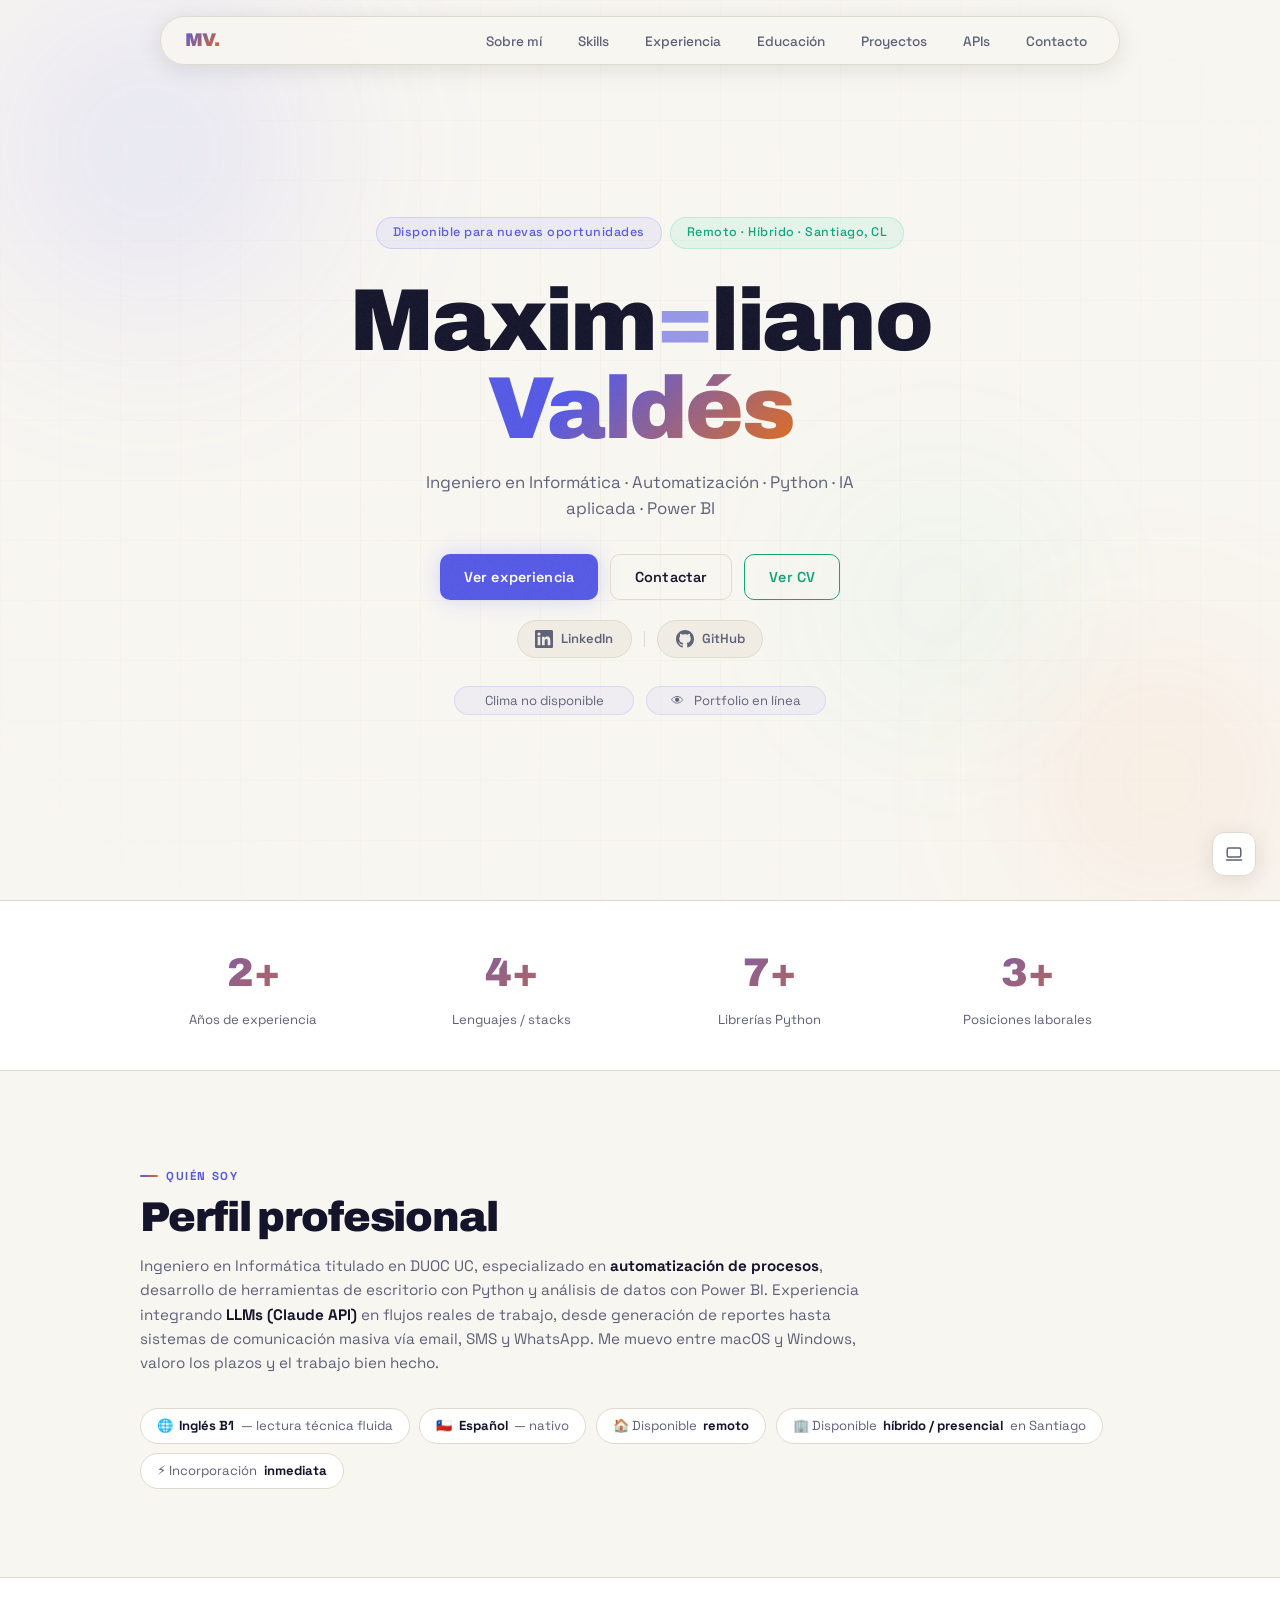
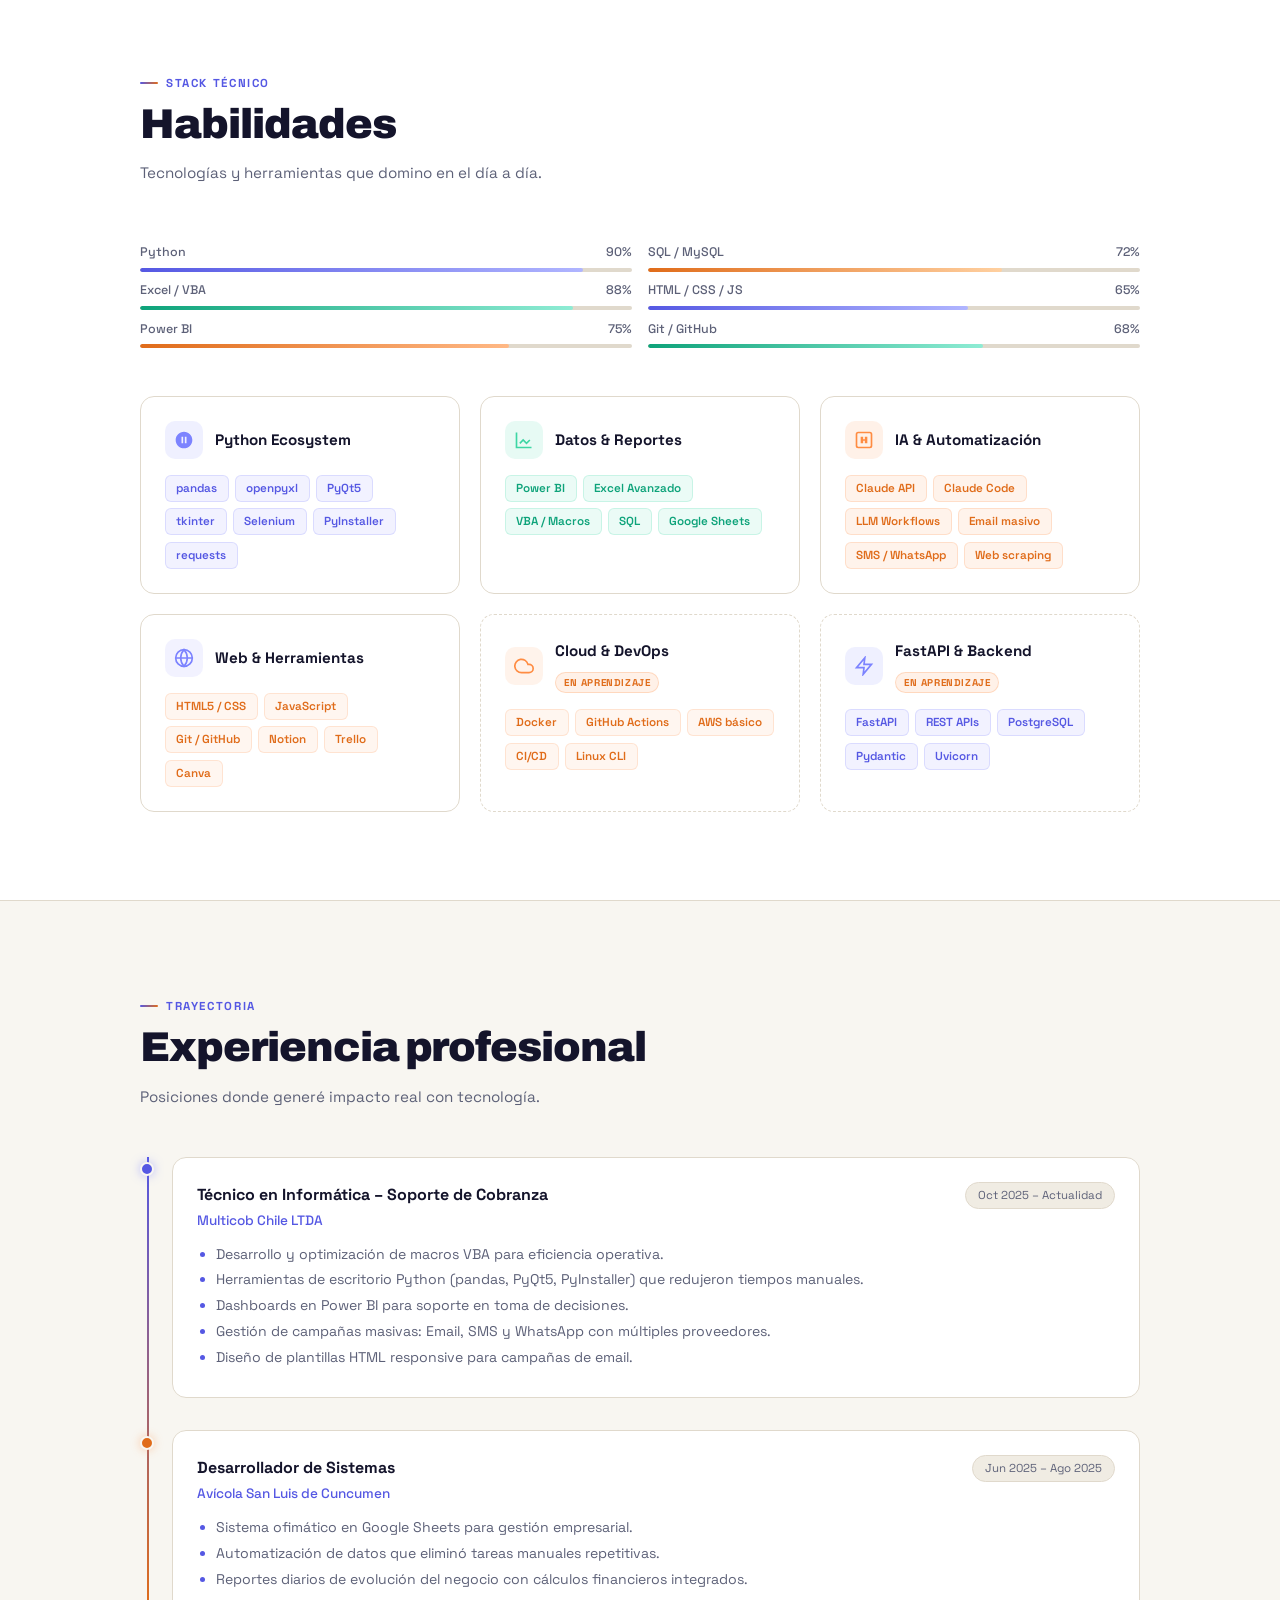
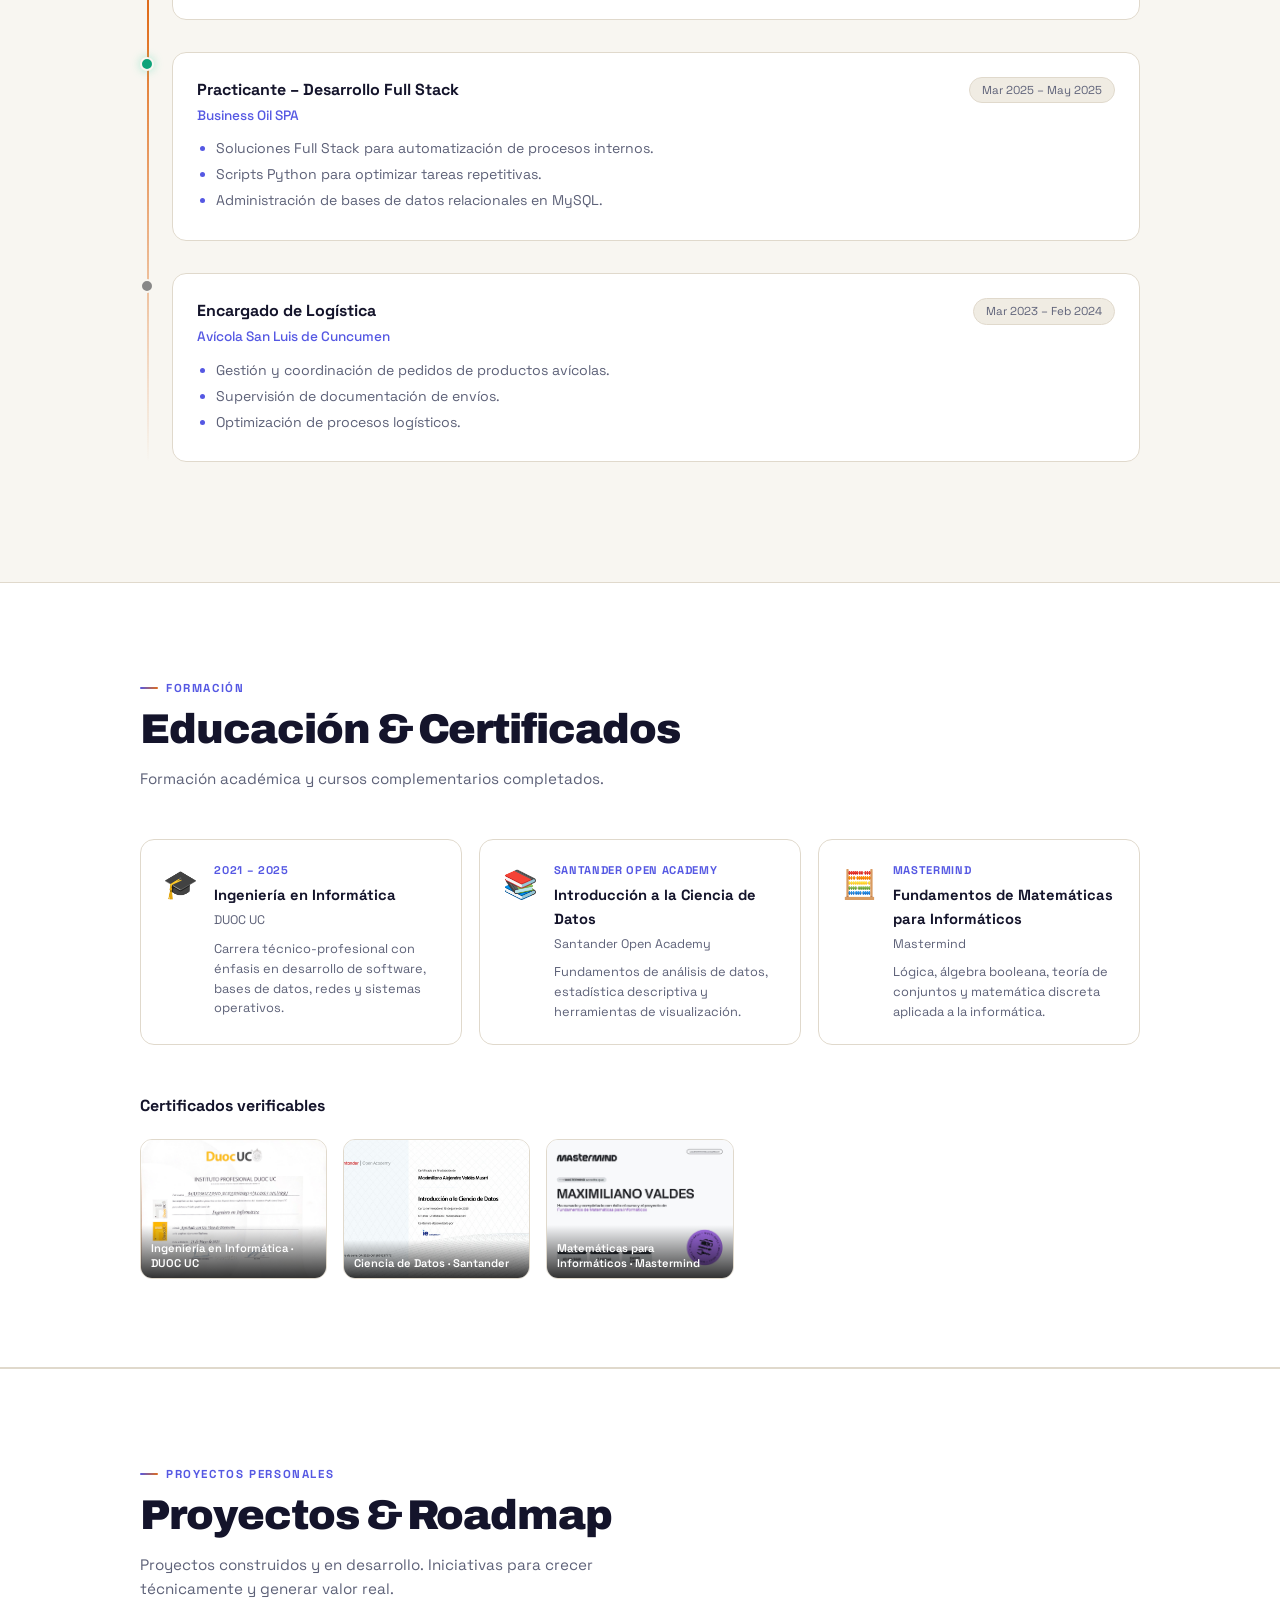
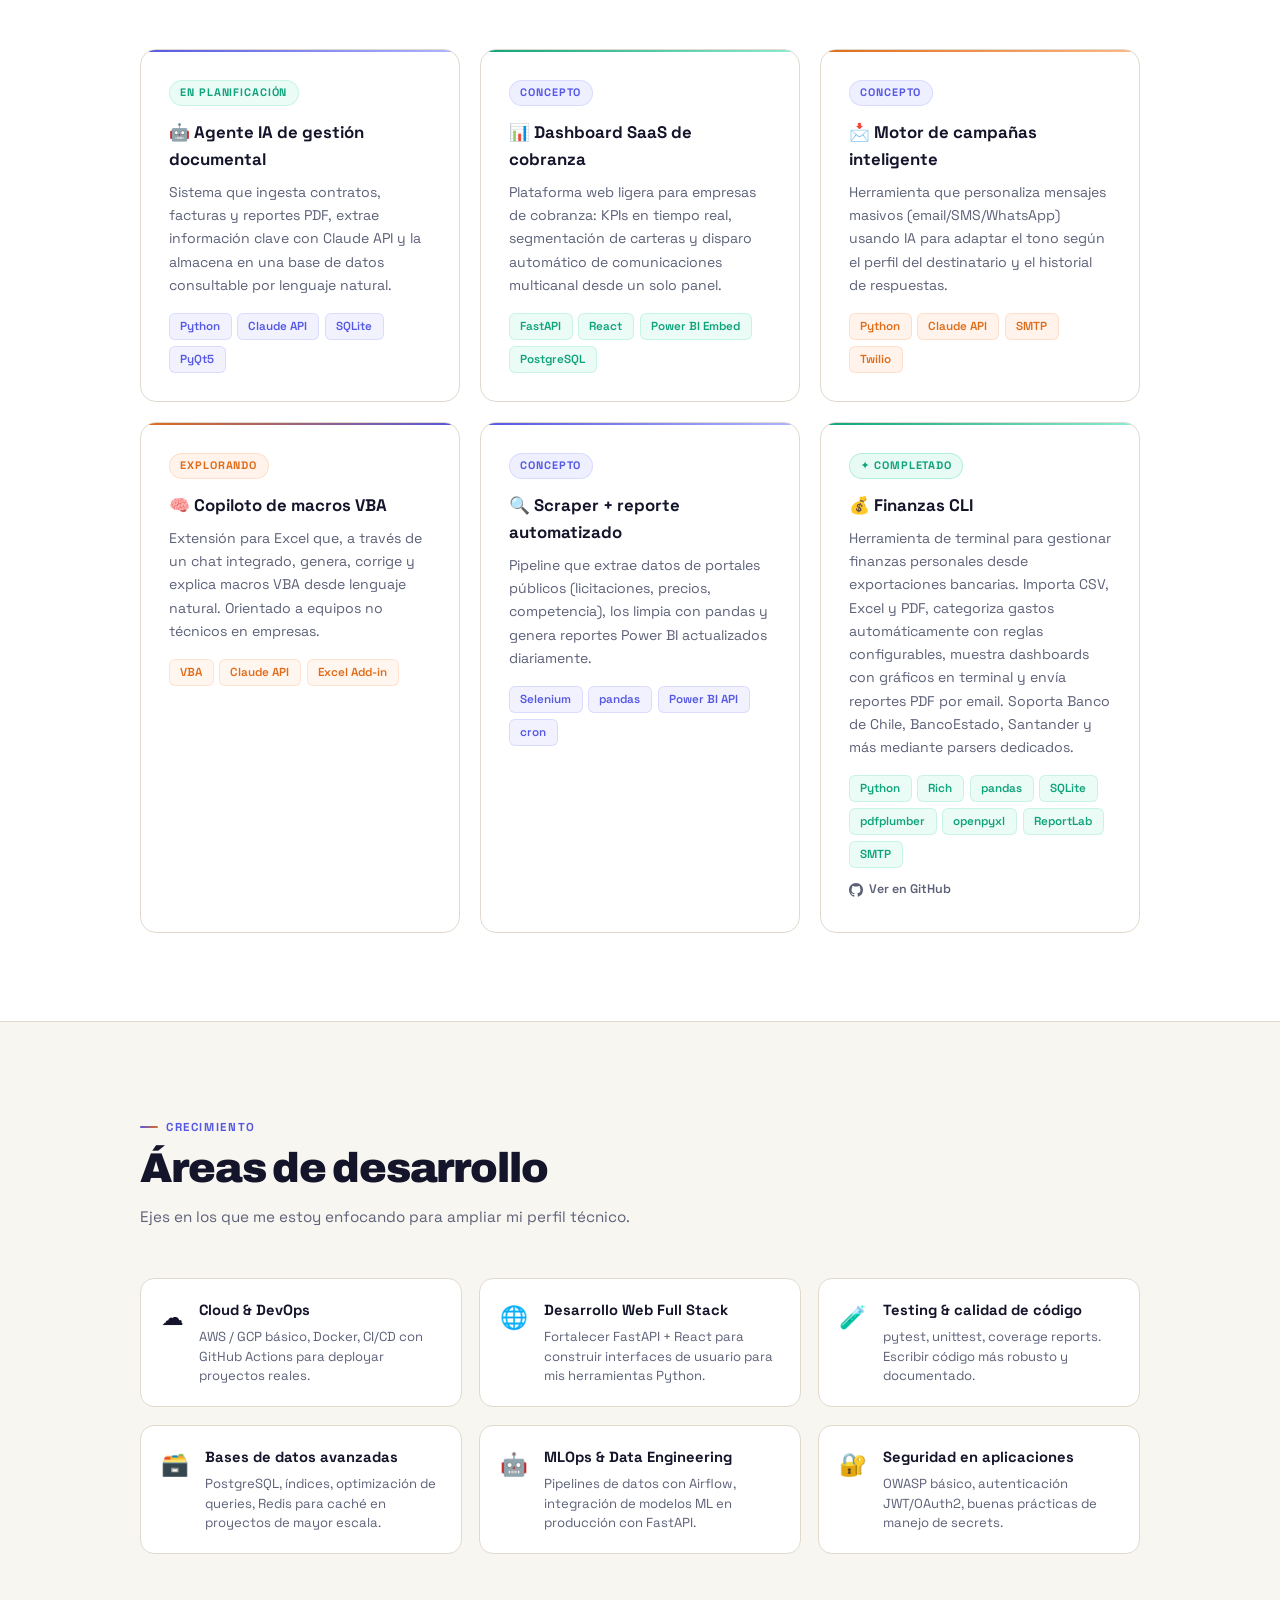
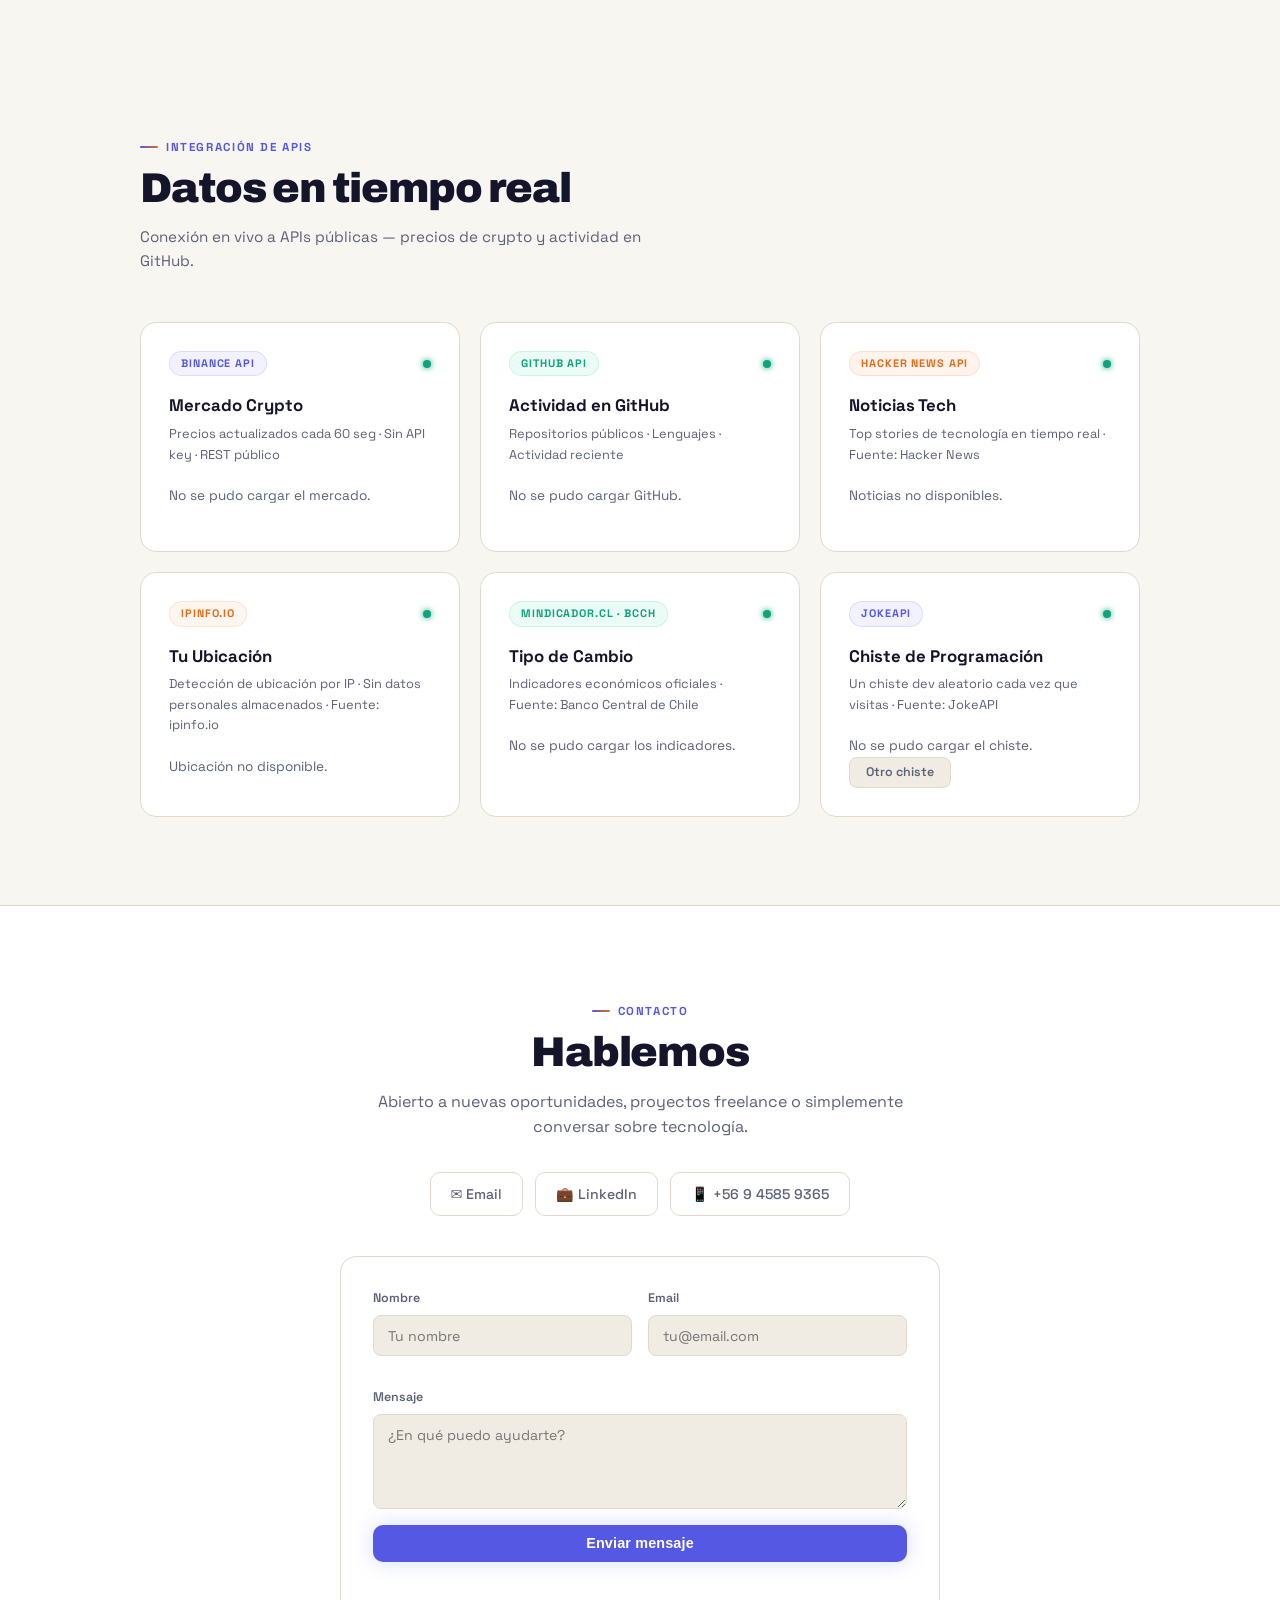
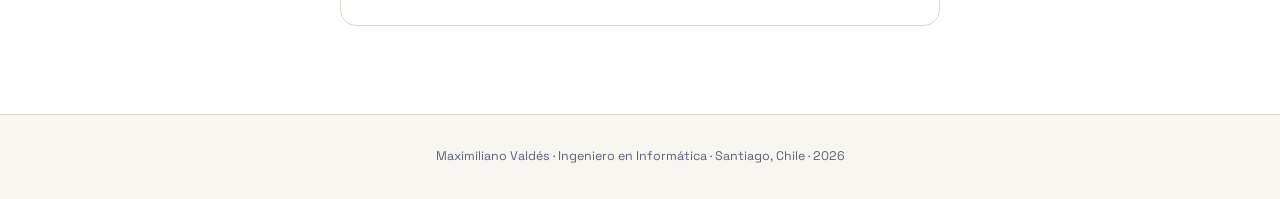
==== index.html @ 4ec54dbf "feat: biblioteca pixel-art con físicas reales (Matter.js) Reemplaza la biblioteca 3D de Three.js por" ====
<!--

  ·:·:·:·:·:·:·:·:·:·:·:·:·:·:·:·:·:·:·:·:·:·:·:·:·:·:·:·:·:·:·:·

        ⠀⠀⠀⠀⠀⠀⠀⠀⠀⠀⠀⠀⠀⠀⠀⠀⠀⠀⠀⠀⢀⡤⠤⢄⠀⠀⠀⠀⠀
        ⡴⠒⢒⠢⢄⡀⠀⠀⠀⠀⠀⠀⠀⠀⠀⠀⠀⠀⢀⡴⠉⠀⠀⠈⢣⠀⠀⠀⠀
        ⣿⠄⠀⠀⠀⠙⠢⣄⡀⠀⢀⣀⠤⡔⠒⠒⠒⠒⠯⠄⠀⠀⠀⠀⢸⠀⠀⠀⠀
        ⣇⠀⠀⠀⠀⠀⠀⠂⠉⠫⠭⠕⠒⠉⠀⠀⠀⠀⠀⠀⠤⢤⣀⣀⢸⡀⠀⠀⠀
        ⠸⡀⠠⠀⠀⠀⠀⠈⠀⢀⣠⠴⠞⠋⠁⣀⡀⢍⣁⣒⣲⣄⡀⠀⠉⠙⣄⠀⠀
        ⠀⠳⡀⠀⠠⠀⠀⠀⣰⠏⠁⠀⠀⢀⣼⣿⣿⣿⣿⣿⣿⣿⣿⣗⠤⠀⠈⣆⠀
        ⠀⠀⠑⣄⣈⠀⠀⣰⡏⠀⠀⠀⣰⣿⣿⣿⣿⣿⣿⣿⣿⣿⣿⣿⣷⡄⠀⠘⡄
        ⠀⠀⠀⢿⢛⣤⣾⡟⠀⠀⢀⣾⣿⣿⣿⣿⣿⣿⣿⣿⣿⣿⣿⣿⣿⣧⠀⠀⢡
        ⠀⠀⠀⠘⣯⣿⣿⣇⠀⠀⠸⣿⣿⣿⣿⣿⣿⣿⣿⣿⣿⣿⣿⣿⣿⣿⠀⠀⡌
        ⠀⠀⠀⠀⠘⣽⣿⡿⠀⠀⠀⠙⠿⢿⢿⣿⣿⣿⣿⣿⣿⣿⣿⢿⠟⠁⠀⢠⠃
        ⠀⠀⠀⠀⠀⡏⠙⠁⠀⠀⠀⠀⠀⠈⠀⠉⠛⠛⠿⠿⠋⠉⠁⠀⠀⠀⣠⠋⠀
        ⠀⠀⠀⠀⡸⠁⠀⠀⠀⠀⠀⠀⠀⠀⠀⠀⠀⠀⠀⠀⠀⠀⠀⠀⠀⡴⠁⠀⠀
        ⠀⠀⠀⣰⠃⠀⠀⠀⠀⠀⠀⠀⠀⠀⠀⠀⠀⠀⠀⠀⠀⠀⠀⠀⠀⣇⠀⠀⠀
        ⠀⠀⠀⡏⠀⠀⠀⠀⠀⠀⠀⠀⠀⠀⠀⠀⠀⠀⠀⠀⠀⠀⠀⠀⠀⢹⠀⠀⠀
        ⠀⠀⠀⠁⠀⠀⠀⠀⠀⠀⠀⠀⠀⠀⠀⠀⠀⠀⠀⠀⠀⠀⠀⠀⠀⠸⡄⠀⠀
        ⠀⠀⢰⠀⠀⠀⠀⠀⠀⠀⠀⠀⠀⠀⠀⠀⠀⠀⠀⠀⠀⠀⠀⠀⠀⠀⠀⠀⠀

        — Maximiliano Valdés · github.com/maxvaldes33

  ·:·:·:·:·:·:·:·:·:·:·:·:·:·:·:·:·:·:·:·:·:·:·:·:·:·:·:·:·:·:·:·

-->
<!DOCTYPE html>
<html lang="es">
<head>
  <meta charset="UTF-8" />
  <meta name="viewport" content="width=device-width, initial-scale=1.0" />
  <title>Maximiliano Valdés — Ingeniero en Informática</title>

  <!-- Favicon SVG -->
  <link rel="icon" href="data:image/svg+xml,<svg xmlns='http://www.w3.org/2000/svg' viewBox='0 0 100 100'><rect width='100' height='100' rx='20' fill='%237c83ff'/><text x='50' y='68' font-family='system-ui,sans-serif' font-size='44' font-weight='800' fill='white' text-anchor='middle'>MV</text></svg>" />

  <!-- Open Graph / LinkedIn preview -->
  <meta property="og:type"        content="website" />
  <meta property="og:title"       content="Maximiliano Valdés — Ingeniero en Informática" />
  <meta property="og:description" content="Portfolio profesional · Python · Automatización · IA aplicada · Power BI · Santiago, Chile" />
  <meta property="og:locale"      content="es_CL" />
  <meta name="description"        content="Portfolio profesional de Maximiliano Valdés, Ingeniero en Informática especializado en Python, automatización, IA y análisis de datos." />
  <meta name="author"             content="Maximiliano Valdés" />
  <meta name="theme-color"        content="#7c83ff" />

  <!-- Fonts: Archivo + Space Grotesk -->
  <link rel="preconnect" href="https://fonts.googleapis.com" />
  <link rel="preconnect" href="https://fonts.gstatic.com" crossorigin />
  <link href="https://fonts.googleapis.com/css2?family=Archivo:wght@400;700;800;900&family=Space+Grotesk:wght@300;400;500;600;700&display=swap" rel="stylesheet" />
  <link rel="stylesheet" href="styles.css" />
  <link rel="stylesheet" href="interactive.css" />
  <link rel="stylesheet" href="hobbies.css" />
  <script>
    // ── Tema sin flash (antes del render) ──
    (function() {
      var mode = localStorage.getItem('themeMode') || 'system';
      var prefersDark = window.matchMedia('(prefers-color-scheme: dark)').matches;
      var isDark = mode === 'system' ? prefersDark : mode === 'dark';
      if (!isDark) document.documentElement.classList.add('light');
    })();

    // ── Scroll restore ──
    if ('scrollRestoration' in history) history.scrollRestoration = 'manual';
    if (window.location.hash) history.replaceState(null, '', window.location.pathname);
    window.scrollTo({ top: 0, left: 0, behavior: 'instant' });
    window.addEventListener('pageshow', function() {
      if (window.location.hash) history.replaceState(null, '', window.location.pathname);
      window.scrollTo({ top: 0, left: 0, behavior: 'instant' });
    });
  </script>
</head>
<body>

<!-- NOISE CANVAS -->
<canvas id="noise-canvas" aria-hidden="true"></canvas>

<!-- SCROLL PROGRESS -->
<div id="scroll-progress"></div>

<!-- BACK TO TOP -->
<button id="back-to-top" aria-label="Volver al inicio" onclick="window.scrollTo({top:0,behavior:'smooth'})">↑</button>


<!-- THEME SWITCHER — fixed bottom-right -->
<div id="theme-switcher" aria-label="Cambiar tema">
  <button id="theme-current" aria-label="Tema actual" aria-expanded="false">
    <!-- ícono activo inyectado por JS -->
  </button>
  <div id="theme-options" role="group">
    <button class="theme-btn" data-theme="system" aria-label="Seguir dispositivo" id="theme-btn-system"><!-- JS --></button>
    <button class="theme-btn" data-theme="dark"   aria-label="Modo oscuro">
      <svg viewBox="0 0 24 24" fill="none" stroke="currentColor" stroke-width="2" stroke-linecap="round" stroke-linejoin="round"><path d="M21 12.79A9 9 0 1 1 11.21 3 7 7 0 0 0 21 12.79z"/></svg>
    </button>
    <button class="theme-btn" data-theme="light"  aria-label="Modo claro">
      <svg viewBox="0 0 24 24" fill="none" stroke="currentColor" stroke-width="2" stroke-linecap="round" stroke-linejoin="round"><circle cx="12" cy="12" r="5"/><line x1="12" y1="1" x2="12" y2="3"/><line x1="12" y1="21" x2="12" y2="23"/><line x1="4.22" y1="4.22" x2="5.64" y2="5.64"/><line x1="18.36" y1="18.36" x2="19.78" y2="19.78"/><line x1="1" y1="12" x2="3" y2="12"/><line x1="21" y1="12" x2="23" y2="12"/><line x1="4.22" y1="19.78" x2="5.64" y2="18.36"/><line x1="18.36" y1="5.64" x2="19.78" y2="4.22"/></svg>
    </button>
  </div>
</div>

<!-- NAV -->
<nav>
  <span class="nav-logo">MV.</span>
  <ul class="nav-links" id="nav-links">
    <li><a href="#sobre-mi" class="nav-link-item">Sobre mí</a></li>
    <li><a href="#habilidades" class="nav-link-item">Skills</a></li>
    <li><a href="#experiencia" class="nav-link-item">Experiencia</a></li>
    <li><a href="#educacion" class="nav-link-item">Educación</a></li>
    <li><a href="#proyectos" class="nav-link-item">Proyectos</a></li>
    <li><a href="#apis" class="nav-link-item">APIs</a></li>
    <li><a href="#contacto" class="nav-link-item">Contacto</a></li>
  </ul>
  <button class="nav-hamburger" id="nav-hamburger" aria-label="Menú" aria-expanded="false">
    <span></span><span></span><span></span>
  </button>
</nav>

<!-- HERO -->
<section class="hero" id="inicio">
  <div class="hero-bg">
    <div class="hero-orb hero-orb-1"></div>
    <div class="hero-orb hero-orb-2"></div>
    <div class="hero-orb hero-orb-3"></div>
  </div>
  <div class="hero-grid"></div>
  <div class="hero-content">
    <div class="hero-badges">
      <div class="hero-badge">Disponible para nuevas oportunidades</div>
      <div class="hero-badge availability">Remoto · Híbrido · Santiago, CL</div>
    </div>
    <h1>
      <span class="hero-first-name" data-scramble="Maximiliano">Maximiliano</span><br>
      <span class="hero-name-gradient" data-scramble="Valdés">Valdés</span>
    </h1>
    <p class="hero-sub">
      Ingeniero en Informática · Automatización · Python · IA aplicada · Power BI
    </p>
    <div class="hero-ctas">
      <a href="#experiencia" class="btn btn-primary" data-magnetic>Ver experiencia</a>
      <a href="#contacto" class="btn btn-outline" data-magnetic>Contactar</a>
      <a href="cv-viewer/cv-viewer.html" target="_blank" rel="noopener" class="btn btn-download" data-magnetic>Ver CV</a>
    </div>
    <div class="hero-social">
      <a href="https://www.linkedin.com/in/maximiliano-alejandro-valdes-musrri-716678271/" target="_blank" rel="noopener" class="hero-social-link" aria-label="LinkedIn">
        <svg width="18" height="18" viewBox="0 0 24 24" fill="currentColor"><path d="M20.447 20.452h-3.554v-5.569c0-1.328-.027-3.037-1.852-3.037-1.853 0-2.136 1.445-2.136 2.939v5.667H9.351V9h3.414v1.561h.046c.477-.9 1.637-1.85 3.37-1.85 3.601 0 4.267 2.37 4.267 5.455v6.286zM5.337 7.433a2.062 2.062 0 0 1-2.063-2.065 2.064 2.064 0 1 1 2.063 2.065zm1.782 13.019H3.555V9h3.564v11.452zM22.225 0H1.771C.792 0 0 .774 0 1.729v20.542C0 23.227.792 24 1.771 24h20.451C23.2 24 24 23.227 24 22.271V1.729C24 .774 23.2 0 22.222 0h.003z"/></svg>
        LinkedIn
      </a>
      <span class="hero-social-sep"></span>
      <a href="https://github.com/maxvaldes33" target="_blank" rel="noopener" class="hero-social-link" aria-label="GitHub">
        <svg width="18" height="18" viewBox="0 0 24 24" fill="currentColor"><path d="M12 0C5.37 0 0 5.37 0 12c0 5.31 3.435 9.795 8.205 11.385.6.105.825-.255.825-.57 0-.285-.015-1.23-.015-2.235-3.015.555-3.795-.735-4.035-1.41-.135-.345-.72-1.41-1.23-1.695-.42-.225-1.02-.78-.015-.795.945-.015 1.62.87 1.845 1.23 1.08 1.815 2.805 1.305 3.495.99.105-.78.42-1.305.765-1.605-2.67-.3-5.46-1.335-5.46-5.925 0-1.305.465-2.385 1.23-3.225-.12-.3-.54-1.53.12-3.18 0 0 1.005-.315 3.3 1.23.96-.27 1.98-.405 3-.405s2.04.135 3 .405c2.295-1.56 3.3-1.23 3.3-1.23.66 1.65.24 2.88.12 3.18.765.84 1.23 1.905 1.23 3.225 0 4.605-2.805 5.625-5.475 5.925.435.375.81 1.095.81 2.22 0 1.605-.015 2.895-.015 3.3 0 .315.225.69.825.57A12.02 12.02 0 0 0 24 12c0-6.63-5.37-12-12-12z"/></svg>
        GitHub
      </a>
    </div>
    <!-- Hero widgets row -->
    <div class="hero-widgets-row">
      <div id="weather-widget">
        <div class="w-spinner"></div>
        <span class="w-desc">Obteniendo clima...</span>
      </div>
      <div id="visit-counter">
        <span class="w-icon">👁</span>
        <span class="w-desc">Cargando visitas...</span>
      </div>
    </div>
  </div>
</section>

<!-- STATS -->
<div class="stats">
  <div class="stats-grid">
    <div>
      <div class="stat-num" data-count="3">0</div>
      <div class="stat-label">Años de experiencia</div>
    </div>
    <div>
      <div class="stat-num" data-count="5">0</div>
      <div class="stat-label">Lenguajes / stacks</div>
    </div>
    <div>
      <div class="stat-num" data-count="10">0</div>
      <div class="stat-label">Librerías Python</div>
    </div>
    <div>
      <div class="stat-num" data-count="4">0</div>
      <div class="stat-label">Posiciones laborales</div>
    </div>
  </div>
</div>

<!-- SOBRE MI -->
<section id="sobre-mi">
  <div class="container">
    <p class="section-label reveal">Quién soy</p>
    <h2 class="section-title reveal">Perfil profesional</h2>
    <p class="section-desc reveal" style="max-width:720px; margin-bottom: 2rem;">
      Ingeniero en Informática titulado en DUOC UC, especializado en
      <strong style="color:var(--text)">automatización de procesos</strong>,
      desarrollo de herramientas de escritorio con Python y análisis de datos con Power BI.
      Experiencia integrando <strong style="color:var(--text)">LLMs (Claude API)</strong> en flujos reales de trabajo,
      desde generación de reportes hasta sistemas de comunicación masiva vía email, SMS y WhatsApp.
      Me muevo entre macOS y Windows, valoro los plazos y el trabajo bien hecho.
    </p>
    <div class="about-pills reveal">
      <div class="about-pill">🌐 <strong>Inglés B1</strong> — lectura técnica fluida</div>
      <div class="about-pill">🇨🇱 <strong>Español</strong> — nativo</div>
      <div class="about-pill">🏠 Disponible <strong>remoto</strong></div>
      <div class="about-pill">🏢 Disponible <strong>híbrido / presencial</strong> en Santiago</div>
      <div class="about-pill">⚡ Incorporación <strong>inmediata</strong></div>
    </div>
  </div>
</section>

<!-- HABILIDADES -->
<section id="habilidades" style="background: var(--surface); border-top:1px solid var(--border); border-bottom:1px solid var(--border);">
  <div class="container">
    <p class="section-label reveal">Stack técnico</p>
    <h2 class="section-title reveal">Habilidades</h2>
    <p class="section-desc reveal">Tecnologías y herramientas que domino en el día a día.</p>

    <div class="skills-bars reveal" style="margin-bottom:3rem; display:grid; grid-template-columns: repeat(auto-fit,minmax(280px,1fr)); gap:1rem;">
      <div>
        <div class="skill-bar-wrap">
          <div class="skill-bar-label"><span>Python</span><span>90%</span></div>
          <div class="skill-bar-track"><div class="skill-bar-fill fill-purple" data-width="90"></div></div>
        </div>
        <div class="skill-bar-wrap">
          <div class="skill-bar-label"><span>Excel / VBA</span><span>88%</span></div>
          <div class="skill-bar-track"><div class="skill-bar-fill fill-green" data-width="88"></div></div>
        </div>
        <div class="skill-bar-wrap">
          <div class="skill-bar-label"><span>Power BI</span><span>75%</span></div>
          <div class="skill-bar-track"><div class="skill-bar-fill fill-pink" data-width="75"></div></div>
        </div>
      </div>
      <div>
        <div class="skill-bar-wrap">
          <div class="skill-bar-label"><span>SQL / MySQL</span><span>72%</span></div>
          <div class="skill-bar-track"><div class="skill-bar-fill fill-yellow" data-width="72"></div></div>
        </div>
        <div class="skill-bar-wrap">
          <div class="skill-bar-label"><span>HTML / CSS / JS</span><span>65%</span></div>
          <div class="skill-bar-track"><div class="skill-bar-fill fill-purple" data-width="65"></div></div>
        </div>
        <div class="skill-bar-wrap">
          <div class="skill-bar-label"><span>Git / GitHub</span><span>68%</span></div>
          <div class="skill-bar-track"><div class="skill-bar-fill fill-green" data-width="68"></div></div>
        </div>
      </div>
    </div>

    <div class="skills-grid">
      <div class="skill-card reveal tilt">
        <div class="skill-card-header">
          <div class="skill-icon" style="background:rgba(124,131,255,0.12); color:#7c83ff">
            <svg viewBox="0 0 24 24" fill="currentColor"><path d="M12 2C6.48 2 2 6.48 2 12s4.48 10 10 10 10-4.48 10-10S17.52 2 12 2zm-1 14H9V8h2v8zm4 0h-2V8h2v8z"/></svg>
          </div>
          <h3>Python Ecosystem</h3>
        </div>
        <div class="skill-tags">
          <span class="tag">pandas</span><span class="tag">openpyxl</span>
          <span class="tag">PyQt5</span><span class="tag">tkinter</span>
          <span class="tag">Selenium</span><span class="tag">PyInstaller</span>
          <span class="tag">requests</span>
        </div>
      </div>
      <div class="skill-card reveal tilt">
        <div class="skill-card-header">
          <div class="skill-icon" style="background:rgba(61,214,164,0.12); color:#3dd6a4">
            <svg viewBox="0 0 24 24" fill="none" stroke="currentColor" stroke-width="2"><path d="M3 3v18h18"/><path d="M7 16l4-4 4 4 4-4"/></svg>
          </div>
          <h3>Datos & Reportes</h3>
        </div>
        <div class="skill-tags">
          <span class="tag green">Power BI</span><span class="tag green">Excel Avanzado</span>
          <span class="tag green">VBA / Macros</span><span class="tag green">SQL</span>
          <span class="tag green">Google Sheets</span>
        </div>
      </div>
      <div class="skill-card reveal tilt">
        <div class="skill-card-header">
          <div class="skill-icon" style="background:rgba(255,140,66,0.12); color:#ff8c42">
            <svg viewBox="0 0 24 24" fill="none" stroke="currentColor" stroke-width="2"><rect x="3" y="3" width="18" height="18" rx="2"/><path d="M9 9h1v6H9zm5 0h1v6h-1zM9 12h6"/></svg>
          </div>
          <h3>IA & Automatización</h3>
        </div>
        <div class="skill-tags">
          <span class="tag pink">Claude API</span><span class="tag pink">Claude Code</span>
          <span class="tag pink">LLM Workflows</span><span class="tag pink">Email masivo</span>
          <span class="tag pink">SMS / WhatsApp</span><span class="tag pink">Web scraping</span>
        </div>
      </div>
      <div class="skill-card reveal tilt">
        <div class="skill-card-header">
          <div class="skill-icon" style="background:rgba(124,131,255,0.1); color:#7c83ff">
            <svg viewBox="0 0 24 24" fill="none" stroke="currentColor" stroke-width="2"><circle cx="12" cy="12" r="10"/><path d="M2 12h20M12 2a15.3 15.3 0 0 1 4 10 15.3 15.3 0 0 1-4 10 15.3 15.3 0 0 1-4-10 15.3 15.3 0 0 1 4-10z"/></svg>
          </div>
          <h3>Web & Herramientas</h3>
        </div>
        <div class="skill-tags">
          <span class="tag yellow">HTML5 / CSS</span><span class="tag yellow">JavaScript</span>
          <span class="tag yellow">Git / GitHub</span><span class="tag yellow">Notion</span>
          <span class="tag yellow">Trello</span><span class="tag yellow">Canva</span>
        </div>
      </div>
      <div class="skill-card reveal skill-card-learning">
        <div class="skill-card-header">
          <div class="skill-icon" style="background:rgba(255,140,66,0.1); color:#ff8c42">
            <svg viewBox="0 0 24 24" fill="none" stroke="currentColor" stroke-width="2"><path d="M18 10h-1.26A8 8 0 1 0 9 20h9a5 5 0 0 0 0-10z"/></svg>
          </div>
          <h3>Cloud & DevOps <span class="learning-badge">En aprendizaje</span></h3>
        </div>
        <div class="skill-tags">
          <span class="tag yellow">Docker</span><span class="tag yellow">GitHub Actions</span>
          <span class="tag yellow">AWS básico</span><span class="tag yellow">CI/CD</span>
          <span class="tag yellow">Linux CLI</span>
        </div>
      </div>
      <div class="skill-card reveal skill-card-learning">
        <div class="skill-card-header">
          <div class="skill-icon" style="background:rgba(124,131,255,0.12); color:#7c83ff">
            <svg viewBox="0 0 24 24" fill="none" stroke="currentColor" stroke-width="2"><path d="M13 2L3 14h9l-1 8 10-12h-9l1-8z"/></svg>
          </div>
          <h3>FastAPI & Backend <span class="learning-badge">En aprendizaje</span></h3>
        </div>
        <div class="skill-tags">
          <span class="tag">FastAPI</span><span class="tag">REST APIs</span>
          <span class="tag">PostgreSQL</span><span class="tag">Pydantic</span>
          <span class="tag">Uvicorn</span>
        </div>
      </div>
    </div>
  </div>
</section>

<!-- EXPERIENCIA -->
<section id="experiencia">
  <div class="container">
    <p class="section-label reveal">Trayectoria</p>
    <h2 class="section-title reveal">Experiencia profesional</h2>
    <p class="section-desc reveal">Posiciones donde generé impacto real con tecnología.</p>

    <div class="timeline">

      <div class="timeline-item">
        <div class="timeline-dot"></div>
        <div class="timeline-card">
          <div class="timeline-header">
            <div>
              <div class="timeline-title">Técnico en Informática – Soporte de Cobranza</div>
              <div class="timeline-company">Multicob Chile LTDA</div>
            </div>
            <span class="timeline-date">Oct 2025 – Actualidad</span>
          </div>
          <ul>
            <li>Desarrollo y optimización de macros VBA para eficiencia operativa.</li>
            <li>Herramientas de escritorio Python (pandas, PyQt5, PyInstaller) que redujeron tiempos manuales.</li>
            <li>Dashboards en Power BI para soporte en toma de decisiones.</li>
            <li>Gestión de campañas masivas: Email, SMS y WhatsApp con múltiples proveedores.</li>
            <li>Diseño de plantillas HTML responsive para campañas de email.</li>
          </ul>
        </div>
      </div>

      <div class="timeline-item">
        <div class="timeline-dot pink"></div>
        <div class="timeline-card">
          <div class="timeline-header">
            <div>
              <div class="timeline-title">Desarrollador de Sistemas</div>
              <div class="timeline-company">Avícola San Luis de Cuncumen</div>
            </div>
            <span class="timeline-date">Jun 2025 – Ago 2025</span>
          </div>
          <ul>
            <li>Sistema ofimático en Google Sheets para gestión empresarial.</li>
            <li>Automatización de datos que eliminó tareas manuales repetitivas.</li>
            <li>Reportes diarios de evolución del negocio con cálculos financieros integrados.</li>
          </ul>
        </div>
      </div>

      <div class="timeline-item">
        <div class="timeline-dot green"></div>
        <div class="timeline-card">
          <div class="timeline-header">
            <div>
              <div class="timeline-title">Practicante – Desarrollo Full Stack</div>
              <div class="timeline-company">Business Oil SPA</div>
            </div>
            <span class="timeline-date">Mar 2025 – May 2025</span>
          </div>
          <ul>
            <li>Soluciones Full Stack para automatización de procesos internos.</li>
            <li>Scripts Python para optimizar tareas repetitivas.</li>
            <li>Administración de bases de datos relacionales en MySQL.</li>
          </ul>
        </div>
      </div>

      <div class="timeline-item">
        <div class="timeline-dot" style="background: #888; box-shadow: none;"></div>
        <div class="timeline-card">
          <div class="timeline-header">
            <div>
              <div class="timeline-title">Encargado de Logística</div>
              <div class="timeline-company">Avícola San Luis de Cuncumen</div>
            </div>
            <span class="timeline-date">Mar 2023 – Feb 2024</span>
          </div>
          <ul>
            <li>Gestión y coordinación de pedidos de productos avícolas.</li>
            <li>Supervisión de documentación de envíos.</li>
            <li>Optimización de procesos logísticos.</li>
          </ul>
        </div>
      </div>

    </div>
  </div>
</section>

<!-- EDUCACIÓN Y CERTIFICADOS -->
<section id="educacion" style="background: var(--surface); border-top:1px solid var(--border); border-bottom:1px solid var(--border);">
  <div class="container">
    <p class="section-label reveal">Formación</p>
    <h2 class="section-title reveal">Educación & Certificados</h2>
    <p class="section-desc reveal">Formación académica y cursos complementarios completados.</p>

    <div class="edu-grid">
      <div class="edu-card reveal">
        <div class="edu-icon">🎓</div>
        <div class="edu-body">
          <div class="edu-period">2021 – 2025</div>
          <div class="edu-title">Ingeniería en Informática</div>
          <div class="edu-institution">DUOC UC</div>
          <p class="edu-desc">Carrera técnico-profesional con énfasis en desarrollo de software, bases de datos, redes y sistemas operativos.</p>
        </div>
      </div>
      <div class="edu-card reveal">
        <div class="edu-icon">📚</div>
        <div class="edu-body">
          <div class="edu-period">Santander Open Academy</div>
          <div class="edu-title">Introducción a la Ciencia de Datos</div>
          <div class="edu-institution">Santander Open Academy</div>
          <p class="edu-desc">Fundamentos de análisis de datos, estadística descriptiva y herramientas de visualización.</p>
        </div>
      </div>
      <div class="edu-card reveal">
        <div class="edu-icon">🧮</div>
        <div class="edu-body">
          <div class="edu-period">Mastermind</div>
          <div class="edu-title">Fundamentos de Matemáticas para Informáticos</div>
          <div class="edu-institution">Mastermind</div>
          <p class="edu-desc">Lógica, álgebra booleana, teoría de conjuntos y matemática discreta aplicada a la informática.</p>
        </div>
      </div>
    </div>

    <h3 class="cert-subtitle reveal">Certificados verificables</h3>
    <div class="cert-grid">
      <div class="cert-card reveal" onclick="openGallery(0)">
        <img src="Certificados/1768766643346.jpeg" alt="Título Ingeniero en Informática — DUOC UC" loading="lazy" />
        <div class="cert-overlay">🔍 Ver certificado</div>
        <div class="cert-label">Ingeniería en Informática · DUOC UC</div>
      </div>
      <div class="cert-card reveal" onclick="openGallery(1)">
        <img src="Certificados/1756486420666.jpeg" alt="Introducción a la Ciencia de Datos — Santander" loading="lazy" />
        <div class="cert-overlay">🔍 Ver certificado</div>
        <div class="cert-label">Ciencia de Datos · Santander</div>
      </div>
      <div class="cert-card reveal" onclick="openGallery(2)">
        <img src="Certificados/certificado_matematicas.jpeg" alt="Matemáticas para Informáticos — Mastermind" loading="lazy" />
        <div class="cert-overlay">🔍 Ver certificado</div>
        <div class="cert-label">Matemáticas para Informáticos · Mastermind</div>
      </div>
    </div>
  </div>
</section>

<!-- LIGHTBOX GALLERY -->
<div id="lightbox" onclick="handleLightboxClick(event)">
  <button class="lightbox-close" onclick="closeLightbox()">✕</button>
  <button class="lightbox-prev" onclick="galleryNav(-1); event.stopPropagation()">&#8249;</button>
  <div class="lightbox-content">
    <img id="lightbox-img" src="" alt="Certificado" />
    <div id="lightbox-pdf-btn" style="display:none">
      <a id="lightbox-pdf-link" href="Certificados/Cerficado Matematicas.pdf" target="_blank" class="btn btn-primary" onclick="event.stopPropagation()">📄 Abrir PDF</a>
    </div>
    <div id="lightbox-caption"></div>
  </div>
  <button class="lightbox-next" onclick="galleryNav(1); event.stopPropagation()">&#8250;</button>
  <div id="lightbox-counter"></div>
</div>

<!-- PROYECTOS FUTUROS -->
<section id="proyectos" style="background: var(--surface); border-top:1px solid var(--border); border-bottom:1px solid var(--border);">
  <div class="container">
    <p class="section-label reveal">Proyectos personales</p>
    <h2 class="section-title reveal">Proyectos & Roadmap</h2>
    <p class="section-desc reveal">Proyectos construidos y en desarrollo. Iniciativas para crecer técnicamente y generar valor real.</p>

    <div class="projects-grid">

      <div class="project-card purple reveal tilt">
        <span class="project-status planned">En planificación</span>
        <h3>🤖 Agente IA de gestión documental</h3>
        <p>Sistema que ingesta contratos, facturas y reportes PDF, extrae información clave con Claude API y la almacena en una base de datos consultable por lenguaje natural.</p>
        <div class="project-stack">
          <span class="tag">Python</span><span class="tag">Claude API</span><span class="tag">SQLite</span><span class="tag">PyQt5</span>
        </div>
      </div>

      <div class="project-card green reveal tilt">
        <span class="project-status concept">Concepto</span>
        <h3>📊 Dashboard SaaS de cobranza</h3>
        <p>Plataforma web ligera para empresas de cobranza: KPIs en tiempo real, segmentación de carteras y disparo automático de comunicaciones multicanal desde un solo panel.</p>
        <div class="project-stack">
          <span class="tag green">FastAPI</span><span class="tag green">React</span><span class="tag green">Power BI Embed</span><span class="tag green">PostgreSQL</span>
        </div>
      </div>

      <div class="project-card pink reveal tilt">
        <span class="project-status concept">Concepto</span>
        <h3>📩 Motor de campañas inteligente</h3>
        <p>Herramienta que personaliza mensajes masivos (email/SMS/WhatsApp) usando IA para adaptar el tono según el perfil del destinatario y el historial de respuestas.</p>
        <div class="project-stack">
          <span class="tag pink">Python</span><span class="tag pink">Claude API</span><span class="tag pink">SMTP</span><span class="tag pink">Twilio</span>
        </div>
      </div>

      <div class="project-card yellow reveal tilt">
        <span class="project-status building">Explorando</span>
        <h3>🧠 Copiloto de macros VBA</h3>
        <p>Extensión para Excel que, a través de un chat integrado, genera, corrige y explica macros VBA desde lenguaje natural. Orientado a equipos no técnicos en empresas.</p>
        <div class="project-stack">
          <span class="tag yellow">VBA</span><span class="tag yellow">Claude API</span><span class="tag yellow">Excel Add-in</span>
        </div>
      </div>

      <div class="project-card purple reveal tilt">
        <span class="project-status concept">Concepto</span>
        <h3>🔍 Scraper + reporte automatizado</h3>
        <p>Pipeline que extrae datos de portales públicos (licitaciones, precios, competencia), los limpia con pandas y genera reportes Power BI actualizados diariamente.</p>
        <div class="project-stack">
          <span class="tag">Selenium</span><span class="tag">pandas</span><span class="tag">Power BI API</span><span class="tag">cron</span>
        </div>
      </div>

      <div class="project-card green reveal tilt">
        <span class="project-status live">✦ Completado</span>
        <h3>💰 Finanzas CLI</h3>
        <p>Herramienta de terminal para gestionar finanzas personales desde exportaciones bancarias. Importa CSV, Excel y PDF, categoriza gastos automáticamente con reglas configurables, muestra dashboards con gráficos en terminal y envía reportes PDF por email. Soporta Banco de Chile, BancoEstado, Santander y más mediante parsers dedicados.</p>
        <div class="project-stack">
          <span class="tag green">Python</span><span class="tag green">Rich</span><span class="tag green">pandas</span><span class="tag green">SQLite</span><span class="tag green">pdfplumber</span><span class="tag green">openpyxl</span><span class="tag green">ReportLab</span><span class="tag green">SMTP</span>
        </div>
        <a href="https://github.com/maxvaldes33/finanzas-cli" target="_blank" rel="noopener" class="project-github-link">
          <svg width="14" height="14" viewBox="0 0 24 24" fill="currentColor"><path d="M12 0C5.37 0 0 5.37 0 12c0 5.31 3.435 9.795 8.205 11.385.6.105.825-.255.825-.57 0-.285-.015-1.23-.015-2.235-3.015.555-3.795-.735-4.035-1.41-.135-.345-.72-1.41-1.23-1.695-.42-.225-1.02-.78-.015-.795.945-.015 1.62.87 1.845 1.23 1.08 1.815 2.805 1.305 3.495.99.105-.78.42-1.305.765-1.605-2.67-.3-5.46-1.335-5.46-5.925 0-1.305.465-2.385 1.23-3.225-.12-.3-.54-1.53.12-3.18 0 0 1.005-.315 3.3 1.23.96-.27 1.98-.405 3-.405s2.04.135 3 .405c2.295-1.56 3.3-1.23 3.3-1.23.66 1.65.24 2.88.12 3.18.765.84 1.23 1.905 1.23 3.225 0 4.605-2.805 5.625-5.475 5.925.435.375.81 1.095.81 2.22 0 1.605-.015 2.895-.015 3.3 0 .315.225.69.825.57A12.02 12.02 0 0 0 24 12c0-6.63-5.37-12-12-12z"/></svg>
          Ver en GitHub
        </a>
      </div>

    </div>
  </div>
</section>

<!-- ÁREAS DE MEJORA -->
<section id="mejoras">
  <div class="container">
    <p class="section-label reveal">Crecimiento</p>
    <h2 class="section-title reveal">Áreas de desarrollo</h2>
    <p class="section-desc reveal">Ejes en los que me estoy enfocando para ampliar mi perfil técnico.</p>

    <div class="improvement-grid">
      <div class="improvement-card reveal">
        <div class="improvement-icon">☁️</div>
        <div>
          <h4>Cloud & DevOps</h4>
          <p>AWS / GCP básico, Docker, CI/CD con GitHub Actions para deployar proyectos reales.</p>
        </div>
      </div>
      <div class="improvement-card reveal">
        <div class="improvement-icon">🌐</div>
        <div>
          <h4>Desarrollo Web Full Stack</h4>
          <p>Fortalecer FastAPI + React para construir interfaces de usuario para mis herramientas Python.</p>
        </div>
      </div>
      <div class="improvement-card reveal">
        <div class="improvement-icon">🧪</div>
        <div>
          <h4>Testing & calidad de código</h4>
          <p>pytest, unittest, coverage reports. Escribir código más robusto y documentado.</p>
        </div>
      </div>
      <div class="improvement-card reveal">
        <div class="improvement-icon">🗃️</div>
        <div>
          <h4>Bases de datos avanzadas</h4>
          <p>PostgreSQL, índices, optimización de queries, Redis para caché en proyectos de mayor escala.</p>
        </div>
      </div>
      <div class="improvement-card reveal">
        <div class="improvement-icon">🤖</div>
        <div>
          <h4>MLOps & Data Engineering</h4>
          <p>Pipelines de datos con Airflow, integración de modelos ML en producción con FastAPI.</p>
        </div>
      </div>
      <div class="improvement-card reveal">
        <div class="improvement-icon">🔐</div>
        <div>
          <h4>Seguridad en aplicaciones</h4>
          <p>OWASP básico, autenticación JWT/OAuth2, buenas prácticas de manejo de secrets.</p>
        </div>
      </div>
    </div>
  </div>
</section>

<!-- APIS EN VIVO -->
<section id="apis">
  <div class="container">
    <p class="section-label reveal">Integración de APIs</p>
    <h2 class="section-title reveal">Datos en tiempo real</h2>
    <p class="section-desc reveal">Conexión en vivo a APIs públicas — precios de crypto y actividad en GitHub.</p>

    <div class="apis-grid">

      <!-- CoinGecko -->
      <div class="api-card reveal">
        <div class="api-card-header">
          <div class="api-badge">Binance API</div>
          <div class="api-live-dot"></div>
        </div>
        <h3>Mercado Crypto</h3>
        <p class="api-desc">Precios actualizados cada 60 seg · Sin API key · REST público</p>
        <div id="crypto-list">
          <div class="crypto-skeleton"></div>
          <div class="crypto-skeleton"></div>
          <div class="crypto-skeleton"></div>
          <div class="crypto-skeleton"></div>
        </div>
        <div id="crypto-updated" class="api-updated"></div>
      </div>

      <!-- GitHub -->
      <div class="api-card reveal">
        <div class="api-card-header">
          <div class="api-badge github">GitHub API</div>
          <div class="api-live-dot"></div>
        </div>
        <h3>Actividad en GitHub</h3>
        <p class="api-desc">Repositorios públicos · Lenguajes · Actividad reciente</p>
        <div id="github-profile" class="github-profile">
          <div class="crypto-skeleton"></div>
          <div class="crypto-skeleton"></div>
          <div class="crypto-skeleton"></div>
        </div>
        <div id="github-repos" class="github-repos"></div>
      </div>

      <!-- NewsAPI -->
      <div class="api-card reveal">
        <div class="api-card-header">
          <div class="api-badge news">Hacker News API</div>
          <div class="api-live-dot"></div>
        </div>
        <h3>Noticias Tech</h3>
        <p class="api-desc">Top stories de tecnología en tiempo real · Fuente: Hacker News</p>
        <div id="news-list">
          <div class="crypto-skeleton"></div>
          <div class="crypto-skeleton"></div>
          <div class="crypto-skeleton"></div>
        </div>
      </div>

      <!-- Visitor Location -->
      <div class="api-card reveal">
        <div class="api-card-header">
          <div class="api-badge visitor">ipinfo.io</div>
          <div class="api-live-dot"></div>
        </div>
        <h3>Tu Ubicación</h3>
        <p class="api-desc">Detección de ubicación por IP · Sin datos personales almacenados · Fuente: ipinfo.io</p>
        <div id="visitor-location">
          <div class="crypto-skeleton"></div>
          <div class="crypto-skeleton"></div>
        </div>
      </div>

      <!-- Frankfurter Exchange Rates -->
      <div class="api-card reveal">
        <div class="api-card-header">
          <div class="api-badge exchange">mindicador.cl · BCCh</div>
          <div class="api-live-dot"></div>
        </div>
        <h3>Tipo de Cambio</h3>
        <p class="api-desc">Indicadores económicos oficiales · Fuente: Banco Central de Chile</p>
        <div id="exchange-list">
          <div class="crypto-skeleton"></div>
          <div class="crypto-skeleton"></div>
          <div class="crypto-skeleton"></div>
          <div class="crypto-skeleton"></div>
        </div>
        <div id="exchange-updated" class="api-updated"></div>
      </div>

      <!-- JokeAPI -->
      <div class="api-card reveal">
        <div class="api-card-header">
          <div class="api-badge joke">JokeAPI</div>
          <div class="api-live-dot"></div>
        </div>
        <h3>Chiste de Programación</h3>
        <p class="api-desc">Un chiste dev aleatorio cada vez que visitas · Fuente: JokeAPI</p>
        <div id="joke-box">
          <div class="crypto-skeleton"></div>
          <div class="crypto-skeleton"></div>
        </div>
        <button id="joke-next-btn" class="joke-next-btn" onclick="loadJoke()">Otro chiste</button>
      </div>

    </div>
  </div>
</section>

<!-- CONTACTO -->
<section id="contacto" class="contact-section">
  <div class="container">
    <div class="contact-inner">
      <p class="section-label reveal">Contacto</p>
      <h2 class="section-title reveal">Hablemos</h2>
      <p style="color:var(--muted); margin-top:0.5rem;" class="reveal">
        Abierto a nuevas oportunidades, proyectos freelance o simplemente conversar sobre tecnología.
      </p>
      <div class="contact-links reveal">
        <a href="mailto:musrri.valdes.maxi03@gmail.com" class="contact-link">✉️ Email</a>
        <a href="https://www.linkedin.com/in/maximiliano-alejandro-valdes-musrri-716678271/" class="contact-link" target="_blank" rel="noopener">💼 LinkedIn</a>
        <a href="tel:+56945859365" class="contact-link">📱 +56 9 4585 9365</a>
      </div>

      <form id="contact-form" class="contact-form reveal">
        <div class="form-row">
          <div class="form-group">
            <label for="cf-name">Nombre</label>
            <input type="text" id="cf-name" name="name" placeholder="Tu nombre" required />
          </div>
          <div class="form-group">
            <label for="cf-email">Email</label>
            <input type="email" id="cf-email" name="email" placeholder="tu@email.com" required />
          </div>
        </div>
        <div class="form-group">
          <label for="cf-message">Mensaje</label>
          <textarea id="cf-message" name="message" rows="4" placeholder="¿En qué puedo ayudarte?" required></textarea>
        </div>
        <button type="submit" class="btn btn-primary form-submit" id="form-btn">Enviar mensaje</button>
        <div id="form-status"></div>
      </form>
    </div>
  </div>
</section>

<!-- ===== SECCIÓN OCULTA: HOBBIES (se revela con 5 clicks en el logo MV.) ===== -->
<section id="hobbies" hidden>
  <div class="container">
    <p class="section-label reveal">Modo offstage · easter egg</p>
    <h2 class="section-title reveal">Zona de hobbies 🎮</h2>
    <p class="section-desc reveal">Encontraste la sección secreta. Nada profesional por aquí — solo lo que disfruto fuera del código.</p>

    <div class="hobbies-grid">

      <!-- ===== F1 ===== -->
      <div class="hobby-card">
        <div class="hobby-head">
          <h3>🏎️ F1 · Largada &amp; Dash</h3>
          <span class="hobby-tag">Me encanta la Fórmula 1</span>
        </div>
        <p class="hobby-desc">Espera a que se apaguen las 5 luces, reacciona y esquiva el tráfico. Flechas ← → o A / D.</p>

        <div id="f1-game">
          <div id="f1-lights" aria-label="Luces de largada">
            <span class="f1-light"></span><span class="f1-light"></span>
            <span class="f1-light"></span><span class="f1-light"></span>
            <span class="f1-light"></span>
          </div>
          <canvas id="f1-canvas" width="320" height="420"></canvas>
          <div id="f1-overlay">
            <p id="f1-msg">Presiona <strong>Iniciar</strong> para la largada</p>
            <button id="f1-start" class="btn btn-primary">Iniciar</button>
          </div>
          <div class="f1-stats">
            <span>Reacción: <strong id="f1-reaction">—</strong></span>
            <span>Distancia: <strong id="f1-score">0</strong></span>
            <span>Récord: <strong id="f1-best">0</strong></span>
          </div>
        </div>
      </div>

      <!-- ===== BIBLIOTECA 3D ===== -->
      <div class="hobby-card">
        <div class="hobby-head">
          <h3>📚 Biblioteca interactiva</h3>
          <span class="hobby-tag">Arrastra y desordena</span>
        </div>
        <p class="hobby-desc">Toma los libros con el mouse, sácalos del estante y desordénalos. Botón para volver a ordenar.</p>

        <div id="shelf-wrap">
          <canvas id="shelf-canvas"></canvas>
          <button id="shelf-reset" class="btn btn-outline">Ordenar de nuevo</button>
        </div>
      </div>

    </div>
  </div>
</section>

<footer>
  <p>Maximiliano Valdés · Ingeniero en Informática · Santiago, Chile · 2026</p>
</footer>

<!-- Fondo 3D con Three.js -->
<canvas id="three-bg" aria-hidden="true"></canvas>

<script src="cv-data.js"></script>
<script src="main.js"></script>
<script type="importmap">
{
  "imports": {
    "three": "https://cdn.jsdelivr.net/npm/three@0.160.0/build/three.module.js"
  }
}
</script>
<script type="module" src="three-bg.js"></script>
<script src="https://cdn.jsdelivr.net/npm/matter-js@0.19.0/build/matter.min.js"></script>
<script type="module" src="hobbies.js"></script>
</body>
</html>
---- styles.css ----
@import url('https://fonts.googleapis.com/css2?family=Archivo:wght@400;700;800;900&family=Space+Grotesk:wght@300;400;500;600;700&display=swap');

/* ──────────────────────────────────────────
   PALETTE: Nightfall (dark) / Parchment (light)
   Indigo + warm orange — personal, modern
─────────────────────────────────────────── */
:root {
  --bg:       #07080f;
  --surface:  #0d0f1e;
  --surface2: #13162a;
  --border:   #1e2240;
  --accent:   #7c83ff;
  --accent2:  #ff8c42;
  --accent3:  #3dd6a4;
  --text:     #eeeef5;
  --muted:    #8085a8;
  --card:     #0f1120;
  --nav-bg:   rgba(7,8,15,0.82);
  --shadow:   0 4px 24px rgba(0,0,0,0.5);
  --glow:     0 0 24px rgba(124,131,255,0.25);
}

html.light {
  --bg:       #f8f6f1;
  --surface:  #ffffff;
  --surface2: #f0ece3;
  --border:   #e0d9cc;
  --accent:   #5558e3;
  --accent2:  #e06c1a;
  --accent3:  #0ea37a;
  --text:     #14142b;
  --muted:    #5d6178;
  --card:     #ffffff;
  --nav-bg:   rgba(248,246,241,0.92);
  --shadow:   0 4px 24px rgba(0,0,0,0.1);
  --glow:     0 0 24px rgba(85,88,227,0.15);
}

* { margin: 0; padding: 0; box-sizing: border-box; }
html { scroll-behavior: smooth; }

*, *::before, *::after {
  transition: background-color 0.35s ease, border-color 0.35s ease,
              color 0.35s ease, box-shadow 0.35s ease;
}

.skill-bar-fill, .btn,
.skill-card, .project-card, .improvement-card, .contact-link {
  transition: background-color 0.35s ease, border-color 0.35s ease,
              color 0.35s ease, box-shadow 0.35s ease,
              transform 0.2s ease, opacity 0.6s ease,
              width 1.2s cubic-bezier(.25,.8,.25,1);
}

body {
  background: var(--bg);
  color: var(--text);
  font-family: 'Space Grotesk', system-ui, sans-serif;
  line-height: 1.6;
  overflow-x: hidden;
}

/* ── SCROLL PROGRESS ── */
#scroll-progress {
  position: fixed; top: 0; left: 0; z-index: 400;
  height: 2px; width: 0%;
  background: linear-gradient(90deg, var(--accent), var(--accent2), var(--accent3));
  background-size: 200% 100%;
  animation: progress-shimmer 2s linear infinite;
  transition: width 0.1s linear;
}
@keyframes progress-shimmer {
  0%   { background-position: 0% 0; }
  100% { background-position: 200% 0; }
}

/* ── BACK TO TOP ── */
#back-to-top {
  position: fixed; bottom: 5.5rem; right: 1.5rem; z-index: 200;
  width: 44px; height: 44px; border-radius: 12px;
  background: var(--card); border: 1px solid var(--border);
  color: var(--muted); font-size: 1rem; cursor: pointer;
  display: flex; align-items: center; justify-content: center;
  box-shadow: var(--shadow);
  opacity: 0; transform: translateY(10px); pointer-events: none;
  transition: opacity 0.3s ease, transform 0.3s ease,
              background-color 0.35s ease, border-color 0.35s ease,
              color 0.2s ease;
}
#back-to-top.visible { opacity: 1; transform: translateY(0); pointer-events: auto; }
#back-to-top:hover {
  background: var(--accent); color: white;
  border-color: var(--accent); box-shadow: var(--glow);
}

/* ── THEME SWITCHER (en nav) ── */
#theme-switcher {
  position: fixed; bottom: 1.5rem; right: 1.5rem;
  z-index: 300;
}
#theme-current {
  width: 44px; height: 44px; border-radius: 12px;
  border: 1px solid var(--border);
  background: var(--card);
  color: var(--muted); cursor: pointer;
  display: flex; align-items: center; justify-content: center;
  box-shadow: var(--shadow);
  transition: color 0.2s, background 0.2s, border-color 0.2s;
}
#theme-current svg { width: 18px; height: 18px; }
#theme-current:hover { color: var(--text); border-color: var(--accent); }

#theme-options {
  position: absolute; bottom: 100%; right: 0;
  display: flex; flex-direction: column; gap: 3px;
  background: var(--card); border: 1px solid var(--border);
  border-radius: 12px; padding: 4px 4px 12px;
  box-shadow: 0 8px 24px rgba(0,0,0,0.2);
  opacity: 0; transform: translateY(6px) scale(0.95);
  pointer-events: none;
  transition: opacity 0.18s ease, transform 0.18s ease;
  z-index: 300;
}
#theme-switcher:hover #theme-options,
#theme-switcher.open  #theme-options {
  opacity: 1; transform: translateY(0) scale(1); pointer-events: auto;
}

.theme-btn {
  width: 32px; height: 32px; border-radius: 8px;
  border: none; background: transparent;
  color: var(--muted); cursor: pointer;
  display: flex; align-items: center; justify-content: center;
  transition: background 0.15s ease, color 0.15s ease, transform 0.1s ease;
}
.theme-btn svg { width: 15px; height: 15px; flex-shrink: 0; }
.theme-btn:hover { color: var(--text); background: var(--surface2); }
.theme-btn.active { background: var(--accent); color: #fff; }
.theme-btn:active { transform: scale(0.88); }

/* ── NAV — floating pill ── */
nav {
  position: fixed;
  top: 1rem;
  left: 50%;
  transform: translateX(-50%);
  z-index: 100;
  width: min(960px, calc(100% - 2rem));
  background: var(--nav-bg);
  backdrop-filter: blur(20px) saturate(1.6);
  -webkit-backdrop-filter: blur(20px) saturate(1.6);
  border: 1px solid var(--border);
  border-radius: 999px;
  padding: 0.55rem 1.5rem;
  display: flex; justify-content: space-between; align-items: center;
  box-shadow: var(--shadow);
}
.nav-logo {
  font-family: 'Archivo', system-ui, sans-serif;
  font-weight: 900; font-size: 1.15rem;
  letter-spacing: -0.04em;
  background: linear-gradient(135deg, var(--accent), var(--accent2));
  -webkit-background-clip: text; -webkit-text-fill-color: transparent;
  background-clip: text;
  flex-shrink: 0;
}
.nav-links { display: flex; gap: 1.25rem; list-style: none; }
.nav-links a {
  color: var(--muted); text-decoration: none; font-size: 0.85rem; font-weight: 500;
  padding: 0.2rem 0.5rem; border-radius: 6px;
  transition: color 0.2s, background-color 0.2s;
}
.nav-links a:hover { color: var(--text); background: rgba(124,131,255,0.08); }

/* ── HERO ── */
.hero {
  min-height: 100vh;
  display: flex; align-items: center; justify-content: center;
  position: relative; overflow: hidden;
  padding: 7rem 2rem 5rem;
}

/* Animated gradient orbs */
.hero-bg {
  position: absolute; inset: 0; z-index: 0;
}
.hero-orb {
  position: absolute; border-radius: 50%;
  filter: blur(80px);
  opacity: 0.5;
  animation: orb-float 8s ease-in-out infinite;
}
.hero-orb-1 {
  width: 500px; height: 500px;
  background: radial-gradient(circle, rgba(124,131,255,0.35), transparent 70%);
  top: -100px; left: -100px;
  animation-delay: 0s;
}
.hero-orb-2 {
  width: 400px; height: 400px;
  background: radial-gradient(circle, rgba(255,140,66,0.25), transparent 70%);
  bottom: -80px; right: -80px;
  animation-delay: -3s;
}
.hero-orb-3 {
  width: 300px; height: 300px;
  background: radial-gradient(circle, rgba(61,214,164,0.2), transparent 70%);
  top: 50%; right: 15%;
  animation-delay: -6s;
}
@keyframes orb-float {
  0%, 100% { transform: translate(0, 0) scale(1); }
  33%       { transform: translate(30px, -20px) scale(1.05); }
  66%       { transform: translate(-20px, 15px) scale(0.97); }
}

.hero-grid {
  position: absolute; inset: 0; z-index: 0;
  background-image:
    linear-gradient(var(--border) 1px, transparent 1px),
    linear-gradient(90deg, var(--border) 1px, transparent 1px);
  background-size: 60px 60px;
  opacity: 0.25;
  mask-image: radial-gradient(ellipse 70% 70% at 50% 50%, black, transparent);
}

.hero-content { position: relative; z-index: 1; max-width: 680px; text-align: center; }

/* reset global de links */
a { color: inherit; text-decoration: none; }

/* Social links hero */
.hero-social {
  display: flex; align-items: center; gap: 0.75rem;
  justify-content: center; margin-top: 1.25rem;
}
.hero-social-link {
  display: inline-flex !important; align-items: center; gap: 0.5rem;
  padding: 0.45rem 1.1rem; border-radius: 999px;
  background: var(--surface2) !important; border: 1px solid var(--border);
  color: var(--muted) !important; text-decoration: none !important;
  font-size: 0.82rem; font-weight: 600; font-family: inherit;
  transition: color 0.2s, border-color 0.2s, background 0.2s, transform 0.2s;
  cursor: pointer;
}
.hero-social-link:hover {
  color: var(--accent) !important; border-color: rgba(124,131,255,0.4);
  background: rgba(124,131,255,0.08) !important; transform: translateY(-2px);
}
.hero-social-sep {
  width: 1px; height: 16px;
  background: var(--border); flex-shrink: 0;
}

/* Badges */
.hero-badges {
  display: flex; flex-wrap: wrap; gap: 0.5rem;
  justify-content: center; margin-bottom: 1.75rem;
  opacity: 0;
  transform: translateY(12px);
  animation: hero-sub-in 0.6s 0.3s cubic-bezier(0.23,1,0.32,1) forwards;
}
.hero-badge {
  display: inline-flex; align-items: center; gap: 0.4rem;
  padding: 0.3rem 1rem; border-radius: 999px;
  background: rgba(124,131,255,0.1); border: 1px solid rgba(124,131,255,0.25);
  font-size: 0.78rem; color: var(--accent);
  font-weight: 500; letter-spacing: 0.04em;
}
.hero-badge.availability {
  background: rgba(61,214,164,0.1); border-color: rgba(61,214,164,0.25);
  color: var(--accent3);
}

/* Heading */
.hero h1 {
  font-family: 'Archivo', system-ui, sans-serif;
  font-size: clamp(3rem, 8vw, 5.5rem); font-weight: 900; line-height: 1.0;
  letter-spacing: -0.03em;
  margin-bottom: 1rem;
}
.hero-first-name { display: block; color: var(--text); }
.hero-name-gradient {
  display: block;
  background: linear-gradient(135deg, var(--accent) 30%, var(--accent2));
  -webkit-background-clip: text; -webkit-text-fill-color: transparent;
  background-clip: text;
}
.hero-sub {
  font-size: 1.05rem; color: var(--muted); margin-bottom: 2rem;
  max-width: 500px; margin-left: auto; margin-right: auto;
  opacity: 0; transform: translateY(16px);
  animation: hero-sub-in 0.7s 1.1s cubic-bezier(0.23,1,0.32,1) forwards;
}
@keyframes hero-sub-in { to { opacity: 1; transform: translateY(0); } }

/* CTAs */
.hero-ctas {
  display: flex; gap: 0.75rem; justify-content: center; flex-wrap: wrap;
  opacity: 0; transform: translateY(12px);
  animation: hero-sub-in 0.6s 1.35s cubic-bezier(0.23,1,0.32,1) forwards;
}
.hero-widgets-row {
  display: flex; flex-wrap: wrap; gap: 0.75rem; justify-content: center;
  align-items: center; margin-top: 1.75rem;
  opacity: 0;
  animation: hero-sub-in 0.6s 1.6s cubic-bezier(0.23,1,0.32,1) forwards;
}

/* ── BUTTONS ── */
.btn {
  padding: 0.65rem 1.5rem; border-radius: 10px;
  font-size: 0.9rem; font-weight: 600;
  text-decoration: none; cursor: pointer; border: none;
  display: inline-flex; align-items: center; gap: 0.4rem;
  letter-spacing: 0.01em;
}
.btn-primary {
  background: var(--accent); color: #fff;
  box-shadow: 0 0 20px rgba(124,131,255,0.3);
  transition: background 0.2s, box-shadow 0.2s, transform 0.2s;
}
.btn-primary:hover {
  background: #9198ff;
  box-shadow: 0 0 32px rgba(124,131,255,0.5);
  transform: translateY(-2px);
}
.btn-outline {
  background: transparent; color: var(--text);
  border: 1px solid var(--border);
  transition: border-color 0.2s, color 0.2s, transform 0.2s;
}
.btn-outline:hover { border-color: var(--accent); color: var(--accent); transform: translateY(-2px); }
.btn-download {
  background: transparent; color: var(--accent3);
  border: 1px solid var(--accent3);
  transition: background 0.2s, transform 0.2s;
}
.btn-download:hover { background: rgba(61,214,164,0.1); transform: translateY(-2px); }

/* ── WEATHER / VISIT WIDGETS ── */
#weather-widget, #visit-counter {
  display: inline-flex; align-items: center; gap: 0.6rem;
  padding: 0.45rem 1rem; border-radius: 999px;
  background: rgba(124,131,255,0.07); border: 1px solid rgba(124,131,255,0.18);
  font-size: 0.82rem; color: var(--muted); line-height: 1;
  min-width: 180px; justify-content: center;
}
#weather-widget .w-icon { font-size: 1rem; }
#weather-widget .w-temp { font-weight: 700; color: var(--text); }
#weather-widget .w-spinner {
  width: 13px; height: 13px; border-radius: 50%;
  border: 2px solid var(--border); border-top-color: var(--accent);
  animation: spin 0.8s linear infinite;
}
@keyframes spin { to { transform: rotate(360deg); } }

/* ── SECTIONS ── */
section { padding: 5.5rem 2rem; }
.container { max-width: 1000px; margin: 0 auto; }

.section-label {
  display: inline-flex; align-items: center; gap: 0.5rem;
  font-size: 0.72rem; text-transform: uppercase; letter-spacing: 0.14em;
  color: var(--accent); font-weight: 700; margin-bottom: 0.6rem;
}
.section-label::before {
  content: '';
  display: inline-block; width: 18px; height: 2px;
  background: linear-gradient(90deg, var(--accent), var(--accent2));
  border-radius: 999px;
  flex-shrink: 0;
}
.section-title {
  font-family: 'Archivo', system-ui, sans-serif;
  font-size: clamp(1.8rem, 4vw, 2.6rem); font-weight: 900; margin-bottom: 0.85rem;
  letter-spacing: -0.025em; line-height: 1.1;
}
.section-desc { color: var(--muted); max-width: 540px; margin-bottom: 3rem; font-size: 0.95rem; }

/* ── STATS ── */
.stats {
  background: var(--surface);
  border-top: 1px solid var(--border);
  border-bottom: 1px solid var(--border);
  padding: 2.5rem 2rem;
}
.stats-grid {
  max-width: 1000px; margin: 0 auto;
  display: grid; grid-template-columns: repeat(auto-fit, minmax(150px, 1fr));
  gap: 2rem; text-align: center;
}
.stat-num {
  font-family: 'Archivo', system-ui, sans-serif;
  font-size: 2.5rem; font-weight: 900;
  background: linear-gradient(135deg, var(--accent), var(--accent2));
  -webkit-background-clip: text; -webkit-text-fill-color: transparent;
  background-clip: text;
}
.stat-label { font-size: 0.82rem; color: var(--muted); margin-top: 0.25rem; }

/* ── SKILLS ── */
.skills-grid { display: grid; grid-template-columns: repeat(auto-fit, minmax(280px, 1fr)); gap: 1.25rem; }
.skill-card {
  background: var(--card); border: 1px solid var(--border); border-radius: 14px;
  padding: 1.5rem; position: relative; overflow: hidden;
  transition: border-color 0.25s, transform 0.25s, box-shadow 0.25s;
}
.skill-card::after {
  content: '';
  position: absolute; inset: 0; border-radius: inherit;
  background: linear-gradient(135deg, rgba(124,131,255,0.06), transparent 60%);
  opacity: 0; transition: opacity 0.3s;
  pointer-events: none;
}
.skill-card:hover { border-color: rgba(124,131,255,0.45); transform: translateY(-3px); box-shadow: var(--glow); }
.skill-card:hover::after { opacity: 1; }
.skill-card-header { display: flex; align-items: center; gap: 0.75rem; margin-bottom: 1rem; }
.skill-icon {
  width: 38px; height: 38px; border-radius: 10px;
  display: flex; align-items: center; justify-content: center;
  flex-shrink: 0;
}
.skill-icon svg { width: 20px; height: 20px; }
.skill-card h3 { font-size: 0.95rem; font-weight: 700; display: flex; align-items: center; gap: 0.5rem; flex-wrap: wrap; }
.skill-card-learning { border-style: dashed; }
.learning-badge {
  font-size: 0.62rem; font-weight: 700; text-transform: uppercase; letter-spacing: 0.06em;
  padding: 0.12rem 0.5rem; border-radius: 999px;
  background: rgba(255,140,66,0.12); color: var(--accent2); border: 1px solid rgba(255,140,66,0.25);
}
.skill-tags { display: flex; flex-wrap: wrap; gap: 0.4rem; }
.tag {
  padding: 0.2rem 0.65rem; border-radius: 6px; font-size: 0.73rem; font-weight: 600;
  background: rgba(124,131,255,0.1); color: var(--accent); border: 1px solid rgba(124,131,255,0.2);
  cursor: default;
  transition: background 0.2s ease, color 0.2s ease,
              transform 0.2s cubic-bezier(0.23,1,0.32,1), box-shadow 0.2s ease;
}
.tag:hover { transform: translateY(-2px) scale(1.04); box-shadow: 0 4px 12px rgba(124,131,255,0.25); }
.tag.green  { background: rgba(61,214,164,0.1);  color: var(--accent3); border-color: rgba(61,214,164,0.2); }
.tag.green:hover { box-shadow: 0 4px 12px rgba(61,214,164,0.25); }
.tag.pink   { background: rgba(255,140,66,0.1);  color: var(--accent2); border-color: rgba(255,140,66,0.2); }
.tag.pink:hover  { box-shadow: 0 4px 12px rgba(255,140,66,0.25); }
.tag.yellow { background: rgba(255,140,66,0.08); color: var(--accent2); border-color: rgba(255,140,66,0.18); }

/* ── SKILL BARS ── */
.skill-bar-wrap { margin-top: 0.6rem; }
.skill-bar-label {
  display: flex; justify-content: space-between;
  font-size: 0.78rem; color: var(--muted); margin-bottom: 0.3rem;
  font-weight: 500;
}
.skill-bar-track { height: 4px; background: var(--border); border-radius: 999px; overflow: hidden; }
.skill-bar-fill  { height: 100%; border-radius: 999px; width: 0; transition: width 1.2s cubic-bezier(.25,.8,.25,1); }
.fill-purple { background: linear-gradient(90deg, var(--accent), #b0b5ff); }
.fill-green  { background: linear-gradient(90deg, var(--accent3), #8eecd4); }
.fill-pink   { background: linear-gradient(90deg, var(--accent2), #ffb885); }
.fill-yellow { background: linear-gradient(90deg, var(--accent2), #ffd0a0); }

/* ── TIMELINE ── */
.timeline { position: relative; padding-left: 2rem; }
.timeline::before {
  content: ''; position: absolute; left: 7px; top: 0; bottom: 0; width: 2px;
  background: linear-gradient(to bottom, var(--accent), var(--accent2), transparent);
  transform-origin: top; transform: scaleY(0);
  transition: transform 1.2s cubic-bezier(0.23,1,0.32,1);
}
.timeline.line-drawn::before { transform: scaleY(1); }
.timeline-item {
  position: relative; margin-bottom: 2rem;
  opacity: 0; transform: translateX(-24px);
  transition: opacity 0.6s cubic-bezier(0.23,1,0.32,1),
              transform 0.6s cubic-bezier(0.23,1,0.32,1);
}
.timeline-item.visible { opacity: 1; transform: translateX(0); }
.timeline-dot {
  position: absolute; left: -2rem; top: 0.35rem;
  width: 14px; height: 14px; border-radius: 50%;
  background: var(--accent); border: 2px solid var(--bg);
  box-shadow: 0 0 10px rgba(124,131,255,0.5);
}
.timeline-dot.pink  { background: var(--accent2); box-shadow: 0 0 10px rgba(255,140,66,0.4); }
.timeline-dot.green { background: var(--accent3); box-shadow: 0 0 10px rgba(61,214,164,0.4); }
.timeline-card {
  background: var(--card); border: 1px solid var(--border); border-radius: 14px;
  padding: 1.5rem; position: relative; overflow: hidden;
  transition: border-color 0.25s, box-shadow 0.25s;
}
.timeline-card:hover { border-color: rgba(124,131,255,0.35); box-shadow: var(--glow); }
.timeline-header {
  display: flex; justify-content: space-between;
  align-items: flex-start; flex-wrap: wrap; gap: 0.5rem; margin-bottom: 0.75rem;
}
.timeline-title   { font-weight: 700; font-size: 1rem; }
.timeline-company { color: var(--accent); font-size: 0.85rem; margin-top: 0.15rem; font-weight: 500; }
.timeline-date {
  font-size: 0.72rem; padding: 0.2rem 0.75rem; border-radius: 999px;
  background: var(--surface2); color: var(--muted); white-space: nowrap;
  border: 1px solid var(--border);
}
.timeline-card ul { padding-left: 1.2rem; margin-top: 0.5rem; }
.timeline-card li { color: var(--muted); font-size: 0.88rem; margin-bottom: 0.3rem; line-height: 1.5; }
.timeline-card li::marker { color: var(--accent); }

/* ── PROJECTS ── */
.projects-grid { display: grid; grid-template-columns: repeat(auto-fit, minmax(300px, 1fr)); gap: 1.25rem; }
.project-card {
  background: var(--card); border: 1px solid var(--border); border-radius: 16px;
  padding: 1.75rem; position: relative; overflow: hidden;
  transition: transform 0.25s, border-color 0.25s, box-shadow 0.25s;
}
.project-card::before {
  content: ''; position: absolute; top: 0; left: 0; right: 0; height: 2px;
  background: transparent; transition: background 0.3s;
}
.project-card:hover { transform: translateY(-4px); box-shadow: var(--glow); }
.project-card.purple::before { background: linear-gradient(90deg, var(--accent), #b0b5ff); }
.project-card.pink::before   { background: linear-gradient(90deg, var(--accent2), #ffb885); }
.project-card.green::before  { background: linear-gradient(90deg, var(--accent3), #8eecd4); }
.project-card.yellow::before { background: linear-gradient(90deg, var(--accent2), var(--accent)); }
.project-card:hover.purple { border-color: rgba(124,131,255,0.4); }
.project-card:hover.pink   { border-color: rgba(255,140,66,0.4); }
.project-card:hover.green  { border-color: rgba(61,214,164,0.4); }
.project-status {
  display: inline-block; font-size: 0.68rem; font-weight: 700; text-transform: uppercase;
  letter-spacing: 0.08em; padding: 0.2rem 0.65rem; border-radius: 999px; margin-bottom: 0.85rem;
}
.project-status.concept  { background: rgba(124,131,255,0.12); color: var(--accent); border: 1px solid rgba(124,131,255,0.2); }
.project-status.planned  { background: rgba(61,214,164,0.1);   color: var(--accent3); border: 1px solid rgba(61,214,164,0.2); }
.project-status.building { background: rgba(255,140,66,0.1);   color: var(--accent2); border: 1px solid rgba(255,140,66,0.2); }
.project-status.live     { background: rgba(61,214,164,0.12);  color: var(--accent3); border: 1px solid rgba(61,214,164,0.3); }
.project-github-link {
  display: inline-flex; align-items: center; gap: 0.4rem;
  font-size: 0.78rem; font-weight: 600; color: var(--muted);
  text-decoration: none; margin-top: 0.75rem;
  transition: color 0.2s;
}
.project-github-link:hover { color: var(--accent); }
.project-card h3 { font-size: 1.05rem; font-weight: 700; margin-bottom: 0.5rem; }
.project-card p  { color: var(--muted); font-size: 0.88rem; line-height: 1.65; margin-bottom: 1rem; }
.project-stack   { display: flex; flex-wrap: wrap; gap: 0.35rem; }

/* ── IMPROVEMENT ── */
.improvement-grid { display: grid; grid-template-columns: repeat(auto-fit, minmax(240px, 1fr)); gap: 1.1rem; }
.improvement-card {
  background: var(--card); border: 1px solid var(--border); border-radius: 14px;
  padding: 1.25rem; display: flex; gap: 1rem; align-items: flex-start;
  transition: border-color 0.25s, transform 0.25s, box-shadow 0.25s;
}
.improvement-card:hover {
  border-color: rgba(61,214,164,0.35); transform: translateY(-2px);
  box-shadow: 0 4px 20px rgba(61,214,164,0.1);
}
.improvement-icon { font-size: 1.4rem; flex-shrink: 0; margin-top: 0.1rem; }
.improvement-card h4 { font-size: 0.92rem; font-weight: 700; margin-bottom: 0.3rem; }
.improvement-card p  { font-size: 0.82rem; color: var(--muted); line-height: 1.5; }

/* ── CONTACT ── */
.contact-section { background: var(--surface); border-top: 1px solid var(--border); }
.contact-inner   { max-width: 600px; margin: 0 auto; text-align: center; }
.contact-links   { display: flex; gap: 0.75rem; justify-content: center; flex-wrap: wrap; margin-top: 2rem; }
.contact-link {
  display: inline-flex; align-items: center; gap: 0.5rem;
  padding: 0.6rem 1.25rem; border-radius: 10px;
  background: var(--card); border: 1px solid var(--border);
  color: var(--muted); text-decoration: none; font-size: 0.88rem; font-weight: 500;
  transition: all 0.2s; cursor: pointer;
}
.contact-link:hover { border-color: var(--accent); color: var(--accent); transform: translateY(-2px); box-shadow: var(--glow); }

/* ── EDUCATION ── */
.edu-grid {
  display: grid; grid-template-columns: repeat(auto-fit, minmax(260px, 1fr));
  gap: 1.1rem; margin-bottom: 3rem;
}
.edu-card {
  background: var(--card); border: 1px solid var(--border); border-radius: 14px;
  padding: 1.4rem; display: flex; gap: 1rem; align-items: flex-start;
  transition: border-color 0.25s, transform 0.25s, box-shadow 0.25s;
}
.edu-card:hover { border-color: rgba(124,131,255,0.4); transform: translateY(-3px); box-shadow: var(--glow); }
.edu-icon { font-size: 1.75rem; flex-shrink: 0; }
.edu-period { font-size: 0.7rem; color: var(--accent); font-weight: 700; text-transform: uppercase; letter-spacing: 0.06em; margin-bottom: 0.25rem; }
.edu-title { font-weight: 700; font-size: 0.92rem; margin-bottom: 0.2rem; }
.edu-institution { font-size: 0.78rem; color: var(--muted); margin-bottom: 0.5rem; }
.edu-desc { font-size: 0.8rem; color: var(--muted); line-height: 1.55; }

.cert-subtitle { font-size: 1rem; font-weight: 700; margin-bottom: 1.25rem; }
.cert-grid { display: grid; grid-template-columns: repeat(auto-fill, minmax(180px, 1fr)); gap: 1rem; }
.cert-card {
  position: relative; border-radius: 12px; overflow: hidden;
  border: 1px solid var(--border); cursor: pointer;
  transition: transform 0.2s, border-color 0.2s, box-shadow 0.2s;
  aspect-ratio: 4/3;
}
.cert-card:hover { transform: scale(1.03); border-color: var(--accent); box-shadow: var(--glow); }
.cert-card img { width: 100%; height: 100%; object-fit: cover; display: block; }
.cert-overlay {
  position: absolute; inset: 0;
  background: rgba(124,131,255,0.8);
  display: flex; align-items: center; justify-content: center;
  color: white; font-size: 0.82rem; font-weight: 600;
  opacity: 0; transition: opacity 0.2s;
}
.cert-card:hover .cert-overlay { opacity: 1; }
.cert-label {
  position: absolute; bottom: 0; left: 0; right: 0;
  background: linear-gradient(transparent, rgba(0,0,0,0.8));
  color: #fff; font-size: 0.7rem; font-weight: 600;
  padding: 1rem 0.6rem 0.5rem; line-height: 1.3;
}

/* ── LIGHTBOX ── */
#lightbox {
  display: none; position: fixed; inset: 0; z-index: 999;
  background: rgba(0,0,0,0.94);
  align-items: center; justify-content: center;
  gap: 1rem; cursor: default;
}
#lightbox.open { display: flex; }
.lightbox-content {
  display: flex; flex-direction: column; align-items: center; gap: 1rem;
  max-width: 88vw;
}
#lightbox-img {
  max-width: 82vw; max-height: 78vh;
  border-radius: 12px; object-fit: contain;
  box-shadow: 0 8px 40px rgba(0,0,0,0.6);
  transition: opacity 0.2s;
}
#lightbox-caption { color: rgba(255,255,255,0.8); font-size: 0.85rem; font-weight: 600; text-align: center; }
#lightbox-counter {
  position: absolute; bottom: 1.25rem; left: 50%; transform: translateX(-50%);
  color: rgba(255,255,255,0.45); font-size: 0.78rem; letter-spacing: 0.05em;
}
.lightbox-close {
  position: absolute; top: 1rem; right: 1rem;
  background: rgba(255,255,255,0.08); border: 1px solid rgba(255,255,255,0.15);
  color: white; width: 38px; height: 38px; border-radius: 10px; cursor: pointer;
  font-size: 0.95rem; display: flex; align-items: center; justify-content: center;
  transition: background 0.2s; z-index: 2;
}
.lightbox-close:hover { background: rgba(255,255,255,0.2); }
.lightbox-prev, .lightbox-next {
  background: rgba(255,255,255,0.06); border: 1px solid rgba(255,255,255,0.12);
  color: white; width: 48px; height: 48px; border-radius: 50%; cursor: pointer;
  font-size: 1.8rem; display: flex; align-items: center; justify-content: center;
  transition: background 0.2s, transform 0.15s; flex-shrink: 0; line-height: 1;
}
.lightbox-prev:hover, .lightbox-next:hover { background: rgba(255,255,255,0.18); transform: scale(1.08); }

/* ── APIS EN VIVO ── */
.apis-grid { display: grid; grid-template-columns: repeat(auto-fit, minmax(300px, 1fr)); gap: 1.25rem; }
.api-card {
  background: var(--card); border: 1px solid var(--border); border-radius: 16px;
  padding: 1.75rem; transition: border-color 0.25s, transform 0.25s, box-shadow 0.25s;
}
.api-card:hover { border-color: rgba(124,131,255,0.35); transform: translateY(-3px); box-shadow: var(--glow); }
.api-card-header { display: flex; align-items: center; justify-content: space-between; margin-bottom: 1rem; }
.api-badge {
  font-size: 0.68rem; font-weight: 700; text-transform: uppercase; letter-spacing: 0.08em;
  padding: 0.2rem 0.7rem; border-radius: 999px;
  background: rgba(124,131,255,0.1); color: var(--accent); border: 1px solid rgba(124,131,255,0.2);
}
.api-badge.github   { background: rgba(61,214,164,0.1);  color: var(--accent3); border-color: rgba(61,214,164,0.2); }
.api-badge.news     { background: rgba(255,140,66,0.1);  color: var(--accent2); border-color: rgba(255,140,66,0.2); }
.api-badge.visitor  { background: rgba(255,140,66,0.08); color: var(--accent2); border-color: rgba(255,140,66,0.18); }
.api-badge.exchange { background: rgba(61,214,164,0.1);  color: var(--accent3); border-color: rgba(61,214,164,0.2); }
.api-badge.joke     { background: rgba(124,131,255,0.1); color: var(--accent);  border-color: rgba(124,131,255,0.2); }

/* Exchange rate row */
.exchange-row {
  display: flex; align-items: center; justify-content: space-between;
  padding: 0.6rem 0.75rem; border-radius: 8px; margin-bottom: 0.45rem;
  background: var(--surface2); border: 1px solid var(--border);
}
.exchange-pair { font-weight: 700; font-size: 0.88rem; }
.exchange-flag { font-size: 1rem; }
.exchange-rate { font-weight: 700; font-size: 0.88rem; color: var(--accent3); }
.exchange-name { font-size: 0.72rem; color: var(--muted); }

/* Joke box */
.joke-card {
  background: var(--surface2); border: 1px solid var(--border);
  border-radius: 10px; padding: 1rem; margin-bottom: 0.75rem;
}
.joke-setup {
  font-size: 0.88rem; font-weight: 600; color: var(--text);
  line-height: 1.5; margin-bottom: 0.5rem;
}
.joke-delivery {
  font-size: 0.88rem; color: var(--accent); font-weight: 500;
  line-height: 1.5; border-top: 1px solid var(--border);
  padding-top: 0.5rem; margin-top: 0.5rem;
}
.joke-single {
  font-size: 0.88rem; color: var(--text); line-height: 1.6;
}
.joke-next-btn {
  display: inline-flex; align-items: center; gap: 0.4rem;
  padding: 0.4rem 1rem; border-radius: 8px; font-size: 0.78rem;
  font-weight: 600; cursor: pointer; border: 1px solid var(--border);
  background: var(--surface2); color: var(--muted);
  transition: color 0.2s, border-color 0.2s, background 0.2s;
  font-family: inherit;
}
.joke-next-btn:hover { color: var(--accent); border-color: rgba(124,131,255,0.4); background: rgba(124,131,255,0.08); }
.api-live-dot {
  width: 8px; height: 8px; border-radius: 50%;
  background: var(--accent3); box-shadow: 0 0 6px var(--accent3);
  position: relative; animation: pulse-dot 2s ease-in-out infinite;
}
.api-live-dot::before {
  content: ''; position: absolute; inset: -4px; border-radius: 50%;
  background: var(--accent3); opacity: 0;
  animation: live-ring 2s ease-in-out infinite;
}
@keyframes pulse-dot { 0%, 100% { opacity: 1; transform: scale(1); } 50% { opacity: 0.5; transform: scale(0.8); } }
@keyframes live-ring { 0%, 100% { opacity: 0; transform: scale(1); } 50% { opacity: 0.3; transform: scale(2); } }
.api-card h3 { font-size: 1.05rem; font-weight: 700; margin-bottom: 0.3rem; }
.api-desc    { font-size: 0.8rem; color: var(--muted); margin-bottom: 1.25rem; }
.api-updated { font-size: 0.72rem; color: var(--muted); margin-top: 0.75rem; }

/* Skeleton */
.crypto-skeleton {
  height: 44px; border-radius: 8px; margin-bottom: 0.6rem;
  background: linear-gradient(90deg, var(--border) 25%, var(--surface2) 50%, var(--border) 75%);
  background-size: 200% 100%;
  animation: shimmer 1.4s ease-in-out infinite;
}
@keyframes shimmer { 0% { background-position: 200% 0; } 100% { background-position: -200% 0; } }

/* Crypto */
.crypto-row {
  display: flex; align-items: center; justify-content: space-between;
  padding: 0.6rem 0.75rem; border-radius: 8px; margin-bottom: 0.45rem;
  background: var(--surface2); border: 1px solid var(--border);
  transition: background-color 0.35s ease, border-color 0.35s ease;
}
.crypto-left { display: flex; align-items: center; gap: 0.6rem; }
.crypto-name { font-weight: 700; font-size: 0.88rem; }
.crypto-symbol { font-size: 0.72rem; color: var(--muted); }
.crypto-right { text-align: right; }
.crypto-price { font-weight: 700; font-size: 0.88rem; }
.crypto-change { font-size: 0.72rem; font-weight: 600; }
.crypto-change.up   { color: var(--accent3); }
.crypto-change.down { color: var(--accent2); }

/* GitHub */
.github-profile { margin-bottom: 1rem; }
.github-stat-row { display: flex; gap: 0.75rem; flex-wrap: wrap; margin-bottom: 1rem; }
.github-stat {
  flex: 1; min-width: 70px;
  background: var(--surface2); border: 1px solid var(--border); border-radius: 8px;
  padding: 0.6rem 0.75rem; text-align: center;
}
.github-stat-num   { font-size: 1.3rem; font-weight: 800; color: var(--accent3); }
.github-stat-label { font-size: 0.7rem; color: var(--muted); }
.github-repos { display: flex; flex-direction: column; gap: 0.45rem; }
.github-repo {
  display: flex; align-items: center; justify-content: space-between; flex-wrap: wrap; gap: 0.4rem;
  padding: 0.6rem 0.75rem; border-radius: 8px;
  background: var(--surface2); border: 1px solid var(--border);
  text-decoration: none; transition: border-color 0.2s, transform 0.15s;
}
.github-repo:hover { border-color: var(--accent3); transform: translateX(3px); }
.github-repo-name  { font-size: 0.83rem; font-weight: 700; color: var(--text); }
.github-repo-lang  {
  font-size: 0.7rem; padding: 0.12rem 0.5rem; border-radius: 999px;
  background: rgba(61,214,164,0.1); color: var(--accent3); border: 1px solid rgba(61,214,164,0.2);
}
.github-repo-right { display: flex; align-items: center; gap: 0.5rem; }
.github-repo-stars { font-size: 0.75rem; color: var(--muted); }

/* News */
.news-item {
  display: flex; flex-direction: column; gap: 0.2rem;
  padding: 0.65rem 0.75rem; border-radius: 8px; margin-bottom: 0.45rem;
  background: var(--surface2); border: 1px solid var(--border);
  text-decoration: none; transition: border-color 0.2s, transform 0.15s;
}
.news-item:hover { border-color: var(--accent2); transform: translateX(3px); }
.news-title  { font-size: 0.82rem; font-weight: 600; color: var(--text); line-height: 1.4; }
.news-source { font-size: 0.7rem; color: var(--muted); }

/* Visitor */
.visitor-card {
  background: var(--surface2); border: 1px solid var(--border); border-radius: 10px;
  padding: 1rem; display: flex; flex-direction: column; gap: 0.6rem;
}
.visitor-row   { display: flex; align-items: center; gap: 0.6rem; font-size: 0.86rem; }
.visitor-label { color: var(--muted); min-width: 80px; font-size: 0.76rem; font-weight: 500; }
.visitor-value { font-weight: 600; color: var(--text); }
.visitor-flag  { font-size: 1.3rem; }

/* ── CONTACT FORM ── */
.contact-form {
  margin-top: 2.5rem; background: var(--card); border: 1px solid var(--border);
  border-radius: 16px; padding: 2rem; text-align: left;
}
.form-row { display: grid; grid-template-columns: 1fr 1fr; gap: 1rem; margin-bottom: 1rem; }
.form-group { display: flex; flex-direction: column; gap: 0.4rem; margin-bottom: 1rem; }
.form-group label { font-size: 0.78rem; font-weight: 600; color: var(--muted); }
.form-group input, .form-group textarea {
  background: var(--surface2); border: 1px solid var(--border); border-radius: 8px;
  padding: 0.65rem 0.9rem; color: var(--text); font-size: 0.88rem;
  font-family: inherit; resize: vertical; outline: none;
  transition: border-color 0.2s, background-color 0.35s ease;
}
.form-group input:focus, .form-group textarea:focus { border-color: var(--accent); }
.form-submit { width: 100%; justify-content: center; display: block; text-align: center; }
#form-status {
  margin-top: 0.75rem; font-size: 0.82rem; text-align: center;
  min-height: 1.2rem; transition: color 0.2s;
}
#form-status.ok  { color: var(--accent3); }
#form-status.err { color: var(--accent2); }
@media (max-width: 600px) { .form-row { grid-template-columns: 1fr; } }

/* ── ABOUT PILLS ── */
.about-pills { display: flex; flex-wrap: wrap; gap: 0.6rem; margin-top: 1.5rem; }
.about-pill {
  padding: 0.4rem 1rem; border-radius: 999px; font-size: 0.82rem;
  background: var(--card); border: 1px solid var(--border); color: var(--muted);
  transition: border-color 0.2s, background-color 0.35s ease, transform 0.2s;
  display: inline-flex; align-items: center; gap: 0.4rem;
}
.about-pill strong { color: var(--text); }
.about-pill:hover { border-color: var(--accent); transform: translateY(-1px); }

/* ── FOOTER ── */
footer {
  text-align: center; padding: 2rem;
  border-top: 1px solid var(--border);
  color: var(--muted); font-size: 0.78rem;
  font-family: 'Space Grotesk', system-ui, sans-serif;
}

/* ── PRINT ── */
@media print {
  #scroll-progress, #back-to-top, #theme-switcher, nav,
  .hero-ctas, #weather-widget, #visit-counter,
  #apis, #mejoras, .contact-form, footer { display: none !important; }
  body { background: white; color: black; font-size: 12pt; }
  .hero { min-height: auto; padding: 2rem 1rem 1rem; }
  .hero-bg, .hero-grid { display: none; }
  section { padding: 1.5rem 1rem; break-inside: avoid; }
  .timeline-card, .skill-card, .edu-card { border: 1px solid #ccc !important; break-inside: avoid; }
  a { color: black; text-decoration: none; }
  .tag { border: 1px solid #ccc; background: #f5f5f5; color: black; }
}

/* ═══════════════════════════════════════════
   ANIMATION LAYER
═══════════════════════════════════════════ */


/* ── NOISE ── */
#noise-canvas {
  position: fixed; inset: 0; width: 100vw; height: 100vh;
  pointer-events: none; z-index: 2; opacity: 0.028;
  mix-blend-mode: screen;
}

/* ── PARALLAX ── */
.hero-bg, .hero-grid { will-change: transform; }

/* ── SCRAMBLE CURSOR ── */
.scramble-cursor {
  display: inline-block; width: 2px; height: 1em;
  background: var(--accent); margin-left: 2px; vertical-align: middle;
  animation: blink-cursor 0.7s step-end infinite;
}
@keyframes blink-cursor { 0%, 100% { opacity: 1; } 50% { opacity: 0; } }

/* ── SPLIT TEXT HERO ── */
.hero h1 .char {
  display: inline-block; opacity: 0;
  transform: translateY(40px) rotate(6deg);
  animation: char-in 0.5s cubic-bezier(0.23,1,0.32,1) forwards;
}
@keyframes char-in { to { opacity: 1; transform: translateY(0) rotate(0deg); } }


/* ── GLITCH ── */
@keyframes glitch-clip1 {
  0%   { clip-path: inset(20% 0 60% 0); transform: translate(-3px, 0); }
  33%  { clip-path: inset(50% 0 30% 0); transform: translate(3px, 0); }
  66%  { clip-path: inset(10% 0 80% 0); transform: translate(-1px, 0); }
  100% { clip-path: inset(70% 0 10% 0); transform: translate(0, 0); }
}
@keyframes glitch-clip2 {
  0%   { clip-path: inset(60% 0 10% 0); transform: translate(3px, 0); }
  33%  { clip-path: inset(15% 0 65% 0); transform: translate(-3px, 0); }
  66%  { clip-path: inset(80% 0 5%  0); transform: translate(2px, 0); }
  100% { clip-path: inset(35% 0 45% 0); transform: translate(0, 0); }
}
.glitch-wrap { position: relative; display: inline-block; }
.glitch-wrap::before, .glitch-wrap::after {
  content: attr(data-text); position: absolute; inset: 0; pointer-events: none;
}
.glitch-wrap::before { color: var(--accent2); clip-path: inset(0 0 100% 0); }
.glitch-wrap::after  { color: var(--accent);  clip-path: inset(0 0 100% 0); }
.glitch-wrap.glitching::before { animation: glitch-clip1 0.25s steps(1) 2; }
.glitch-wrap.glitching::after  { animation: glitch-clip2 0.25s steps(1) 2; animation-delay: 0.05s; }

/* ── 3D TILT ── */
.tilt { transform-style: preserve-3d; will-change: transform; }
.tilt:hover { z-index: 2; }

/* ── MAGNETIC ── */
[data-magnetic] {
  position: relative;
  transition: transform 0.3s cubic-bezier(0.23,1,0.32,1),
              box-shadow 0.3s ease, background-color 0.2s ease,
              border-color 0.2s ease, color 0.2s ease;
}

/* ── REVEAL ── */
.reveal {
  opacity: 0; transform: translateY(28px);
  transition: opacity 0.7s cubic-bezier(0.23,1,0.32,1),
              transform 0.7s cubic-bezier(0.23,1,0.32,1),
              background-color 0.35s ease, border-color 0.35s ease,
              color 0.35s ease, box-shadow 0.35s ease,
              width 1.2s cubic-bezier(.25,.8,.25,1);
}
.reveal.visible { opacity: 1; transform: translateY(0); }

/* ── HAMBURGER ── */
.nav-hamburger { display: none; }

@media (max-width: 768px) {
  nav {
    top: 0;
    border-radius: 0;
    border: none;
    border-bottom: 1px solid var(--border);
    width: 100%;
    left: 0;
    transform: none;
    padding: 0.65rem 1rem;
  }

  .nav-hamburger {
    display: flex; flex-direction: column; justify-content: center; align-items: center;
    gap: 5px; width: 40px; height: 40px;
    background: var(--card); border: none; border-radius: 10px;
    cursor: pointer; padding: 0; flex-shrink: 0;
    position: relative; z-index: 102;
    box-shadow: 0 0 0 1px var(--border);
    transition: box-shadow 0.3s ease, background-color 0.3s ease, transform 0.3s cubic-bezier(0.23,1,0.32,1);
  }
  .nav-hamburger:active { transform: scale(0.92); }
  .nav-hamburger.open {
    box-shadow: 0 0 0 1px var(--accent), 0 0 16px rgba(124,131,255,0.2);
    background: var(--surface2);
  }
  .nav-hamburger span {
    display: block; height: 1.5px;
    background: var(--text); border-radius: 999px;
    transition: transform 0.4s cubic-bezier(0.23,1,0.32,1),
                opacity 0.25s ease, width 0.3s cubic-bezier(0.23,1,0.32,1),
                background-color 0.3s ease;
  }
  .nav-hamburger span:nth-child(1) { width: 20px; }
  .nav-hamburger span:nth-child(2) { width: 13px; margin-left: -7px; }
  .nav-hamburger span:nth-child(3) { width: 20px; }
  .nav-hamburger.open span { background: var(--accent); }
  .nav-hamburger.open span:nth-child(1) { width: 18px; transform: translateY(6.5px) rotate(45deg); }
  .nav-hamburger.open span:nth-child(2) { opacity: 0; transform: scaleX(0); width: 0; }
  .nav-hamburger.open span:nth-child(3) { width: 18px; transform: translateY(-6.5px) rotate(-45deg); }

  .nav-links {
    display: flex !important; flex-direction: column; align-items: flex-start;
    position: fixed; top: 53px; left: 0; right: 0;
    background: var(--nav-bg);
    -webkit-backdrop-filter: blur(20px) saturate(1.4);
    backdrop-filter: blur(20px) saturate(1.4);
    border-bottom: 1px solid var(--border);
    list-style: none; gap: 0; margin: 0; padding: 0.25rem 0 0.75rem;
    z-index: 99; opacity: 0; transform: translateY(-6px);
    pointer-events: none; transition: opacity 0.2s ease, transform 0.2s ease;
  }
  .nav-links.open { opacity: 1; transform: translateY(0); pointer-events: auto; }
  .nav-links li {
    width: 100%; opacity: 0; transform: translateX(-10px);
    transition: opacity 0.18s ease, transform 0.18s ease; transition-delay: 0s;
  }
  .nav-links.open li { opacity: 1; transform: translateX(0); }
  .nav-links.open li:nth-child(1) { transition-delay: 0.05s; }
  .nav-links.open li:nth-child(2) { transition-delay: 0.09s; }
  .nav-links.open li:nth-child(3) { transition-delay: 0.13s; }
  .nav-links.open li:nth-child(4) { transition-delay: 0.17s; }
  .nav-links.open li:nth-child(5) { transition-delay: 0.21s; }
  .nav-links.open li:nth-child(6) { transition-delay: 0.25s; }
  .nav-links.open li:nth-child(7) { transition-delay: 0.29s; }
  .nav-links a {
    display: block; width: 100%; padding: 0.8rem 1.5rem; font-size: 0.95rem;
    color: var(--muted); border-radius: 0; background: transparent;
    border-bottom: 1px solid var(--border); transition: color 0.2s, background-color 0.2s;
  }
  .nav-links li:last-child a { border-bottom: none; }
  .nav-links a:active { color: var(--text); background: var(--surface2); }

  section { padding: 3.5rem 1.25rem; }
  .hero { padding: 5rem 1.25rem 3rem; }

  /* ── Hero mobile ── */
  .hero-orb-1 { width: 280px; height: 280px; top: -60px; left: -80px; }
  .hero-orb-2 { width: 220px; height: 220px; bottom: -40px; right: -60px; }
  .hero-orb-3 { display: none; }

  .hero-content { max-width: 100%; }

  .hero h1 { font-size: clamp(2.4rem, 11vw, 3.5rem); }

  .hero-badges { gap: 0.4rem; margin-bottom: 1.25rem; }
  .hero-badge  { font-size: 0.72rem; padding: 0.25rem 0.75rem; }

  .hero-sub { font-size: 0.95rem; }

  .hero-ctas { gap: 0.6rem; }
  .hero-ctas .btn { padding: 0.6rem 1.2rem; font-size: 0.85rem; }

  .hero-social { gap: 0.6rem; margin-top: 1rem; }
  .hero-social-link { padding: 0.4rem 0.85rem; font-size: 0.78rem; }

  .hero-widgets-row { gap: 0.5rem; }
  #weather-widget, #visit-counter { min-width: 0; font-size: 0.78rem; padding: 0.4rem 0.75rem; }

  /* ── Stats ── */
  .stats-grid { grid-template-columns: repeat(2, 1fr); gap: 1.25rem; }
  .stat-num   { font-size: 2rem; }

  /* ── Skills ── */
  .skills-grid { grid-template-columns: 1fr; }
  .skills-bars { margin-bottom: 2rem !important; }
  .skills-bars > div + div { margin-top: 0.5rem; }

  /* ── Timeline ── */
  .timeline { padding-left: 1.5rem; }
  .timeline-dot { left: -1.5rem; }
  .timeline-header { flex-direction: column; gap: 0.35rem; }
  .timeline-date { align-self: flex-start; }

  /* ── Projects ── */
  .projects-grid { grid-template-columns: 1fr; }

  /* ── Education ── */
  .edu-grid  { grid-template-columns: 1fr; }
  .cert-grid { grid-template-columns: repeat(auto-fill, minmax(140px, 1fr)); }

  /* ── Improvement ── */
  .improvement-grid { grid-template-columns: 1fr; }

  /* ── APIs ── */
  .apis-grid { grid-template-columns: 1fr; }

  /* ── Contact ── */
  .contact-links { gap: 0.5rem; }
  .contact-link  { font-size: 0.82rem; padding: 0.5rem 1rem; }

  /* ── Buttons fixed ── */
  #back-to-top    { bottom: 4.5rem; right: 1rem; width: 40px; height: 40px; }
  #theme-switcher { bottom: 1rem; right: 1rem; }
  #theme-current  { width: 40px; height: 40px; }

  /* ── Section headers ── */
  .section-title { font-size: clamp(1.6rem, 7vw, 2rem); }
  .section-desc  { font-size: 0.88rem; }
}

/* ── SMALL PHONES (≤390px) ── */
@media (max-width: 390px) {
  .hero h1 { font-size: 2.2rem; }
  .hero-ctas { flex-direction: column; align-items: center; }
  .hero-ctas .btn { width: auto; min-width: 200px; justify-content: center; }
  .stats-grid { grid-template-columns: repeat(2, 1fr); gap: 1rem; }
  .cert-grid  { grid-template-columns: repeat(2, 1fr); }
  .contact-links { flex-direction: column; align-items: center; }
  .contact-link  { width: auto; min-width: 200px; justify-content: center; }
}

/* ── REDUCED MOTION ── */
@media (prefers-reduced-motion: reduce) {
  *, *::before, *::after {
    animation-duration: 0.01ms !important;
    animation-iteration-count: 1 !important;
    transition-duration: 0.01ms !important;
  }
  #noise-canvas { display: none; }
}
---- interactive.css ----
/* ============================================================
   INTERACTIVE.CSS
   - Fondo Three.js (sutil)
   - Botones 3D de tecnologías (.tag)
   - Modo claro: limpio y moderno
   - Modo oscuro (default): hacker cyberpunk · cyan + magenta
   Convención de tema: <html> sin clase = OSCURO, html.light = CLARO
   ============================================================ */

:root {
  /* neón cyberpunk (modo oscuro / default) */
  --neon-cyan:    #00e5ff;
  --neon-magenta: #ff2bd6;
  --i-tag-glow:   rgba(0, 229, 255, 0.40);
  --i-tag-border: rgba(0, 229, 255, 0.28);
}

html.light {
  /* acentos limpios (modo claro) */
  --neon-cyan:    #5558e3;
  --neon-magenta: #e06c1a;
  --i-tag-glow:   rgba(85, 88, 227, 0.22);
  --i-tag-border: rgba(85, 88, 227, 0.18);
}

/* ===== Color base al <html> para que el canvas se vea detrás ===== */
html { background: var(--bg); }
body { background: transparent; }

/* ===== Canvas Three.js de fondo ===== */
#three-bg {
  position: fixed;
  inset: 0;
  width: 100vw;
  height: 100vh;
  z-index: -2;            /* detrás de todo el contenido */
  pointer-events: none;
  opacity: 0;
  transition: opacity 1.4s ease;
}
#three-bg.loaded { opacity: 1; }

/* ===== Scanlines sutiles solo en modo oscuro ===== */
body::after {
  content: "";
  position: fixed;
  inset: 0;
  z-index: -1;
  pointer-events: none;
  opacity: 0;
  transition: opacity 0.6s ease;
  background: repeating-linear-gradient(
    0deg,
    rgba(0, 229, 255, 0.020) 0px,
    rgba(0, 229, 255, 0.020) 1px,
    transparent 1px,
    transparent 3px
  );
}
html:not(.light) body::after { opacity: 1; }

/* ============================================================
   BOTONES 3D DE TECNOLOGÍAS  (.tag)
   ============================================================ */
.skill-tags { perspective: 700px; }

.tag {
  position: relative;
  transform-style: preserve-3d;
  cursor: pointer;
  transition:
    transform 0.18s cubic-bezier(0.22, 1, 0.36, 1),
    box-shadow 0.25s ease,
    border-color 0.25s ease,
    color 0.25s ease;
  will-change: transform;
}

/* borde luminoso (gradiente cyan→magenta) */
.tag::before {
  content: "";
  position: absolute;
  inset: -1px;
  border-radius: inherit;
  padding: 1px;
  background: linear-gradient(135deg, var(--neon-cyan), transparent 45%, var(--neon-magenta));
  -webkit-mask:
    linear-gradient(#000 0 0) content-box,
    linear-gradient(#000 0 0);
  -webkit-mask-composite: xor;
          mask-composite: exclude;
  opacity: 0;
  transition: opacity 0.25s ease;
  pointer-events: none;
}

/* brillo radial que sigue al cursor */
.tag::after {
  content: "";
  position: absolute;
  inset: 0;
  border-radius: inherit;
  background: radial-gradient(
    90px circle at var(--mx, 50%) var(--my, 50%),
    var(--i-tag-glow),
    transparent 60%
  );
  opacity: 0;
  transition: opacity 0.25s ease;
  pointer-events: none;
}

.tag:hover::before { opacity: 1; }
.tag:hover::after  { opacity: 1; }
.tag:active { transform: translateZ(-4px) scale(0.96) !important; }

/* Cyberpunk: texto y glow neón en oscuro */
html:not(.light) .tag:hover {
  color: #eafdff;
  border-color: var(--neon-cyan);
  text-shadow: 0 0 6px var(--neon-cyan);
  box-shadow:
    0 0 14px -2px var(--i-tag-glow),
    0 10px 26px -12px var(--i-tag-glow),
    inset 0 0 10px rgba(0, 229, 255, 0.10);
}

/* Limpio: glass suave en claro */
html.light .tag:hover {
  border-color: var(--neon-cyan);
  box-shadow:
    0 10px 24px -10px var(--i-tag-glow),
    0 0 0 1px var(--i-tag-border);
}

/* ============================================================
   ACENTOS CYBERPUNK · MODO OSCURO
   ============================================================ */
html:not(.light) .section-title,
html:not(.light) .hero h1 {
  text-shadow: 0 0 22px rgba(0, 229, 255, 0.16);
}

html:not(.light) .hero-name-gradient {
  background: linear-gradient(135deg, var(--neon-cyan) 0%, #34d3ff 45%, var(--neon-magenta) 100%);
  -webkit-background-clip: text;
          background-clip: text;
  -webkit-text-fill-color: transparent;
  filter: drop-shadow(0 0 12px rgba(0, 229, 255, 0.30));
}

html:not(.light) .skill-card:hover {
  border-color: var(--neon-cyan);
  box-shadow:
    0 0 26px -12px var(--i-tag-glow),
    inset 0 0 22px rgba(0, 229, 255, 0.05);
}

html:not(.light) .section-label {
  text-shadow: 0 0 10px rgba(0, 229, 255, 0.25);
}

/* Glitch sutil del nombre hero al estar en oscuro */
@keyframes cyber-glitch {
  0%, 92%, 100% { transform: translate(0); }
  93% { transform: translate(-1.5px, 1px); }
  95% { transform: translate(1.5px, -1px); }
  97% { transform: translate(-1px, 0); }
}
html:not(.light) .hero-name-gradient {
  animation: cyber-glitch 7s infinite;
}

/* ============================================================
   ACCESIBILIDAD
   ============================================================ */
@media (prefers-reduced-motion: reduce) {
  #three-bg { display: none; }
  html:not(.light) .hero-name-gradient { animation: none; }
  .tag { transition: box-shadow 0.2s ease, border-color 0.2s ease; }
}

/* Táctil: sin tilt (coherente con el resto del sitio) */
@media (hover: none) {
  .tag { transform: none !important; }
}
---- hobbies.css ----
/* ============================================================
   HOBBIES.CSS — Sección oculta (F1 + biblioteca 3D)
   Se revela con 5 clicks en el logo MV.
   ============================================================ */

/* Aparición suave al revelar */
#hobbies {
  border-top: 1px solid var(--border);
  background:
    radial-gradient(circle at 50% 0%, rgba(0, 229, 255, 0.05), transparent 60%);
}
#hobbies[hidden] { display: none; }
#hobbies.reveal-in {
  animation: hobbies-in 0.7s cubic-bezier(0.22, 1, 0.36, 1);
}
@keyframes hobbies-in {
  from { opacity: 0; transform: translateY(24px); }
  to   { opacity: 1; transform: none; }
}

.hobbies-grid {
  display: grid;
  grid-template-columns: repeat(auto-fit, minmax(300px, 1fr));
  gap: 1.5rem;
  margin-top: 2rem;
}

.hobby-card {
  background: var(--card);
  border: 1px solid var(--border);
  border-radius: 16px;
  padding: 1.5rem;
}
html:not(.light) .hobby-card {
  box-shadow: inset 0 0 30px rgba(0, 229, 255, 0.04);
}

.hobby-head {
  display: flex;
  align-items: center;
  justify-content: space-between;
  flex-wrap: wrap;
  gap: 0.5rem;
}
.hobby-head h3 { font-size: 1.05rem; font-weight: 800; }
.hobby-tag {
  font-size: 0.72rem;
  font-family: 'Space Grotesk', monospace;
  color: var(--accent);
  border: 1px solid var(--border);
  border-radius: 999px;
  padding: 0.2rem 0.6rem;
}
.hobby-desc {
  color: var(--muted);
  font-size: 0.88rem;
  margin: 0.5rem 0 1rem;
}

/* ===== Toast de desbloqueo ===== */
#secret-toast {
  position: fixed;
  bottom: 1.5rem;
  left: 50%;
  transform: translateX(-50%) translateY(140%);
  z-index: 500;
  background: var(--card);
  border: 1px solid var(--accent);
  color: var(--text);
  padding: 0.8rem 1.3rem;
  border-radius: 12px;
  font-size: 0.9rem;
  font-weight: 600;
  box-shadow: var(--glow);
  transition: transform 0.45s cubic-bezier(0.22, 1, 0.36, 1);
  pointer-events: none;
}
#secret-toast.show { transform: translateX(-50%) translateY(0); }

/* Pista: el logo "se siente" clickable al acercarse al final */
.nav-logo { cursor: pointer; user-select: none; }

/* ============================================================
   F1 GAME
   ============================================================ */
#f1-game { position: relative; }

#f1-lights {
  display: flex;
  justify-content: center;
  gap: 0.5rem;
  margin-bottom: 0.75rem;
}
.f1-light {
  width: 26px;
  height: 26px;
  border-radius: 50%;
  background: #2a0d0d;
  border: 2px solid #3a1414;
  transition: background 0.05s, box-shadow 0.05s;
}
.f1-light.on {
  background: #ff2b2b;
  border-color: #ff6b6b;
  box-shadow: 0 0 14px #ff2b2b, inset 0 0 6px #ffcaca;
}

#f1-canvas {
  display: block;
  width: 100%;
  max-width: 320px;
  height: auto;
  aspect-ratio: 320 / 420;
  margin: 0 auto;
  border-radius: 12px;
  background: #0a0c14;
  border: 1px solid var(--border);
  touch-action: none;
}
html.light #f1-canvas { background: #1a1c28; }

#f1-overlay {
  position: absolute;
  inset: 0;
  display: flex;
  flex-direction: column;
  align-items: center;
  justify-content: center;
  gap: 0.8rem;
  text-align: center;
  background: rgba(5, 7, 14, 0.78);
  border-radius: 12px;
  backdrop-filter: blur(2px);
}
#f1-overlay.hidden { display: none; }
#f1-msg { color: #fff; font-size: 0.95rem; max-width: 80%; }

.f1-stats {
  display: flex;
  justify-content: center;
  gap: 1.2rem;
  flex-wrap: wrap;
  margin-top: 0.8rem;
  font-size: 0.8rem;
  color: var(--muted);
}
.f1-stats strong { color: var(--accent); }

/* ============================================================
   BIBLIOTECA 3D
   ============================================================ */
#shelf-wrap { position: relative; }
#shelf-canvas {
  display: block;
  width: 100%;
  height: auto;
  aspect-ratio: 256 / 160;
  border-radius: 12px;
  border: 1px solid var(--border);
  cursor: grab;
  touch-action: none;
  image-rendering: pixelated;
  image-rendering: crisp-edges;
}
#shelf-canvas:active { cursor: grabbing; }

#shelf-reset {
  margin-top: 0.8rem;
  font-size: 0.82rem;
  padding: 0.5rem 1rem;
}

@media (max-width: 640px) {
  .hobbies-grid { grid-template-columns: 1fr; }
}
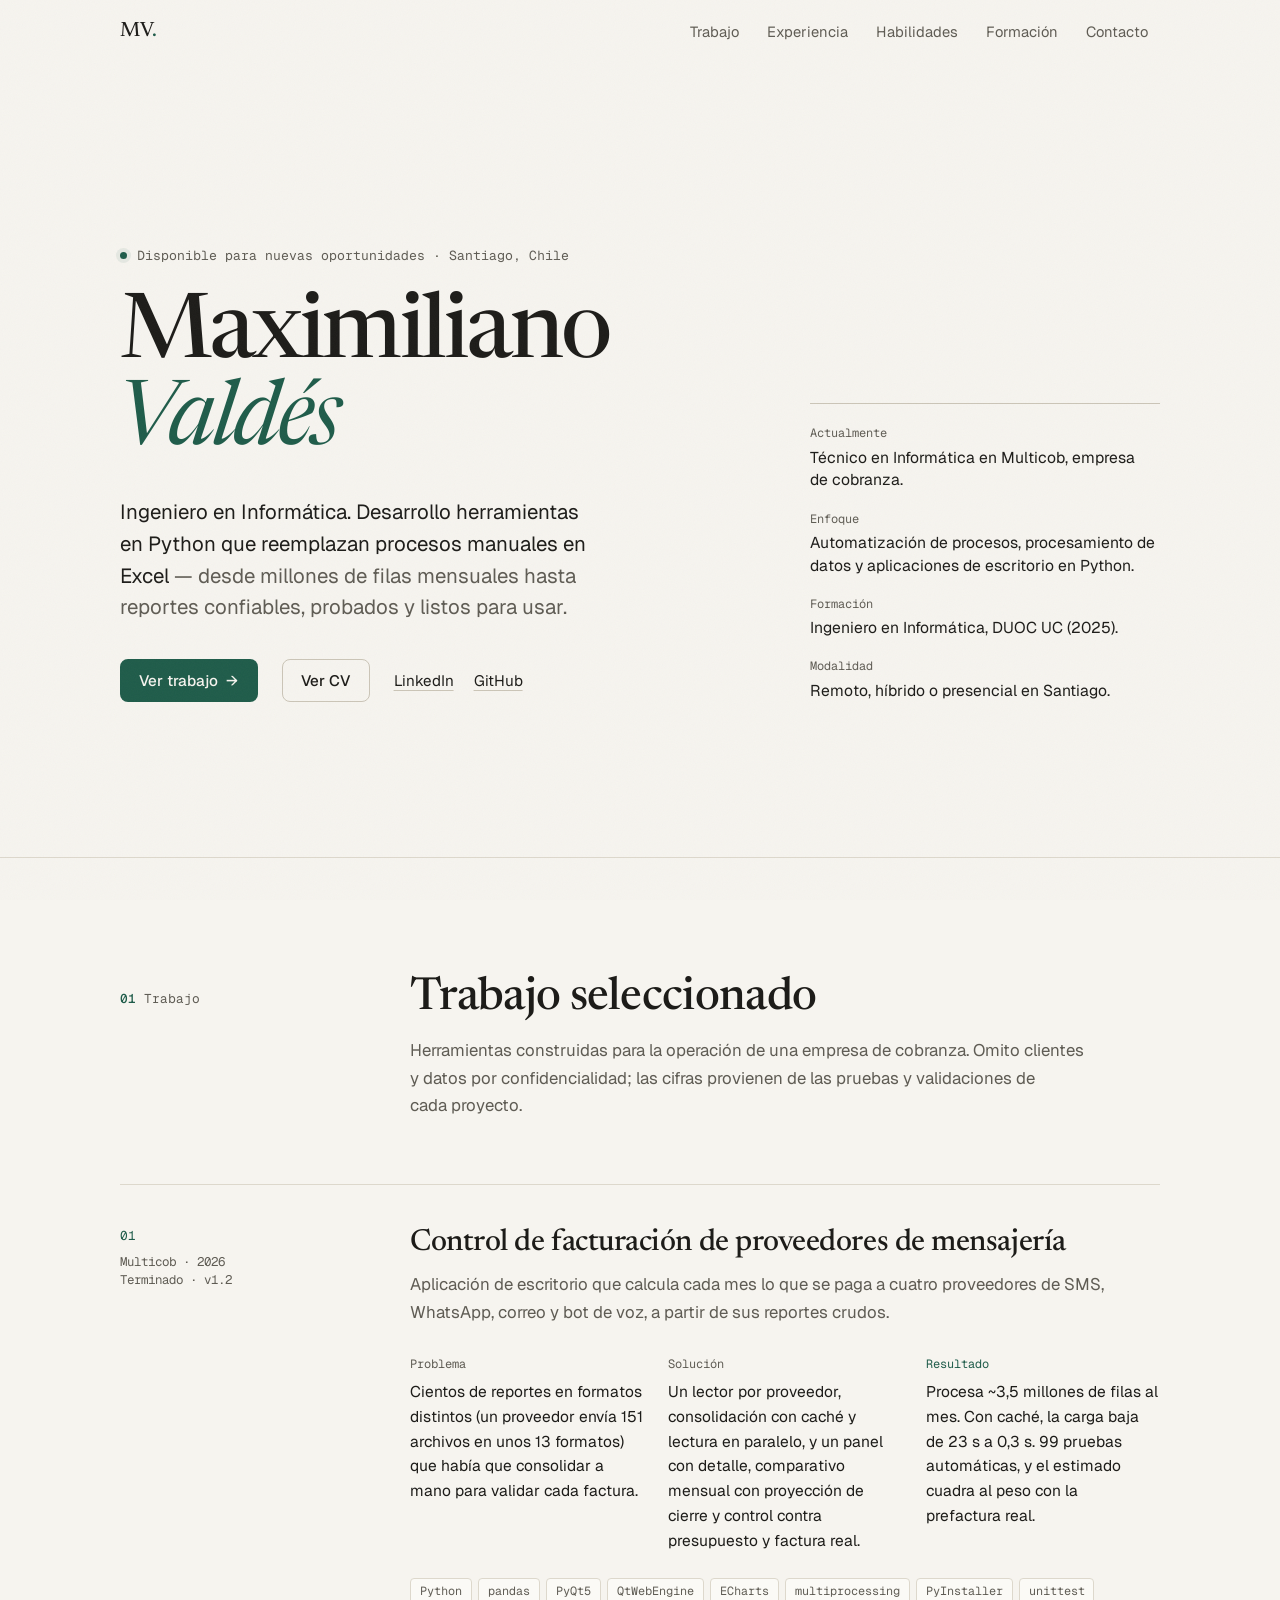
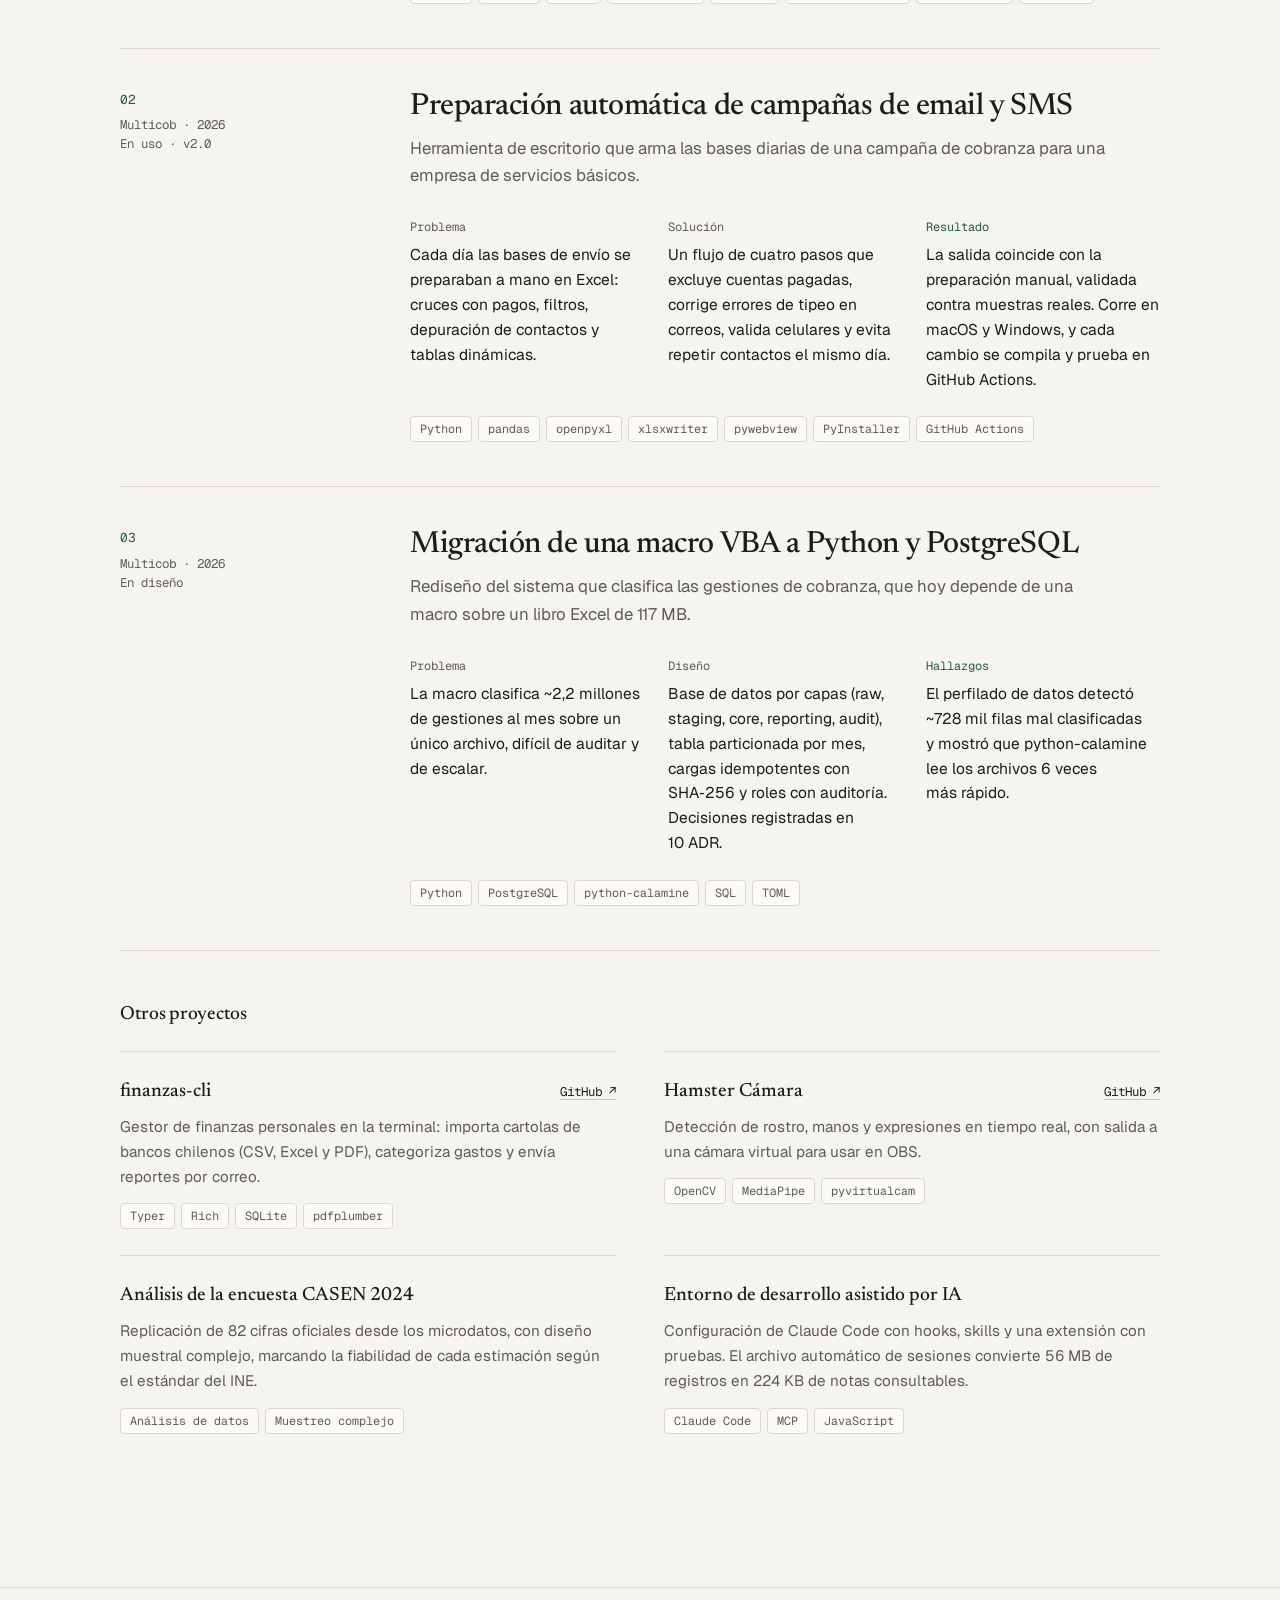
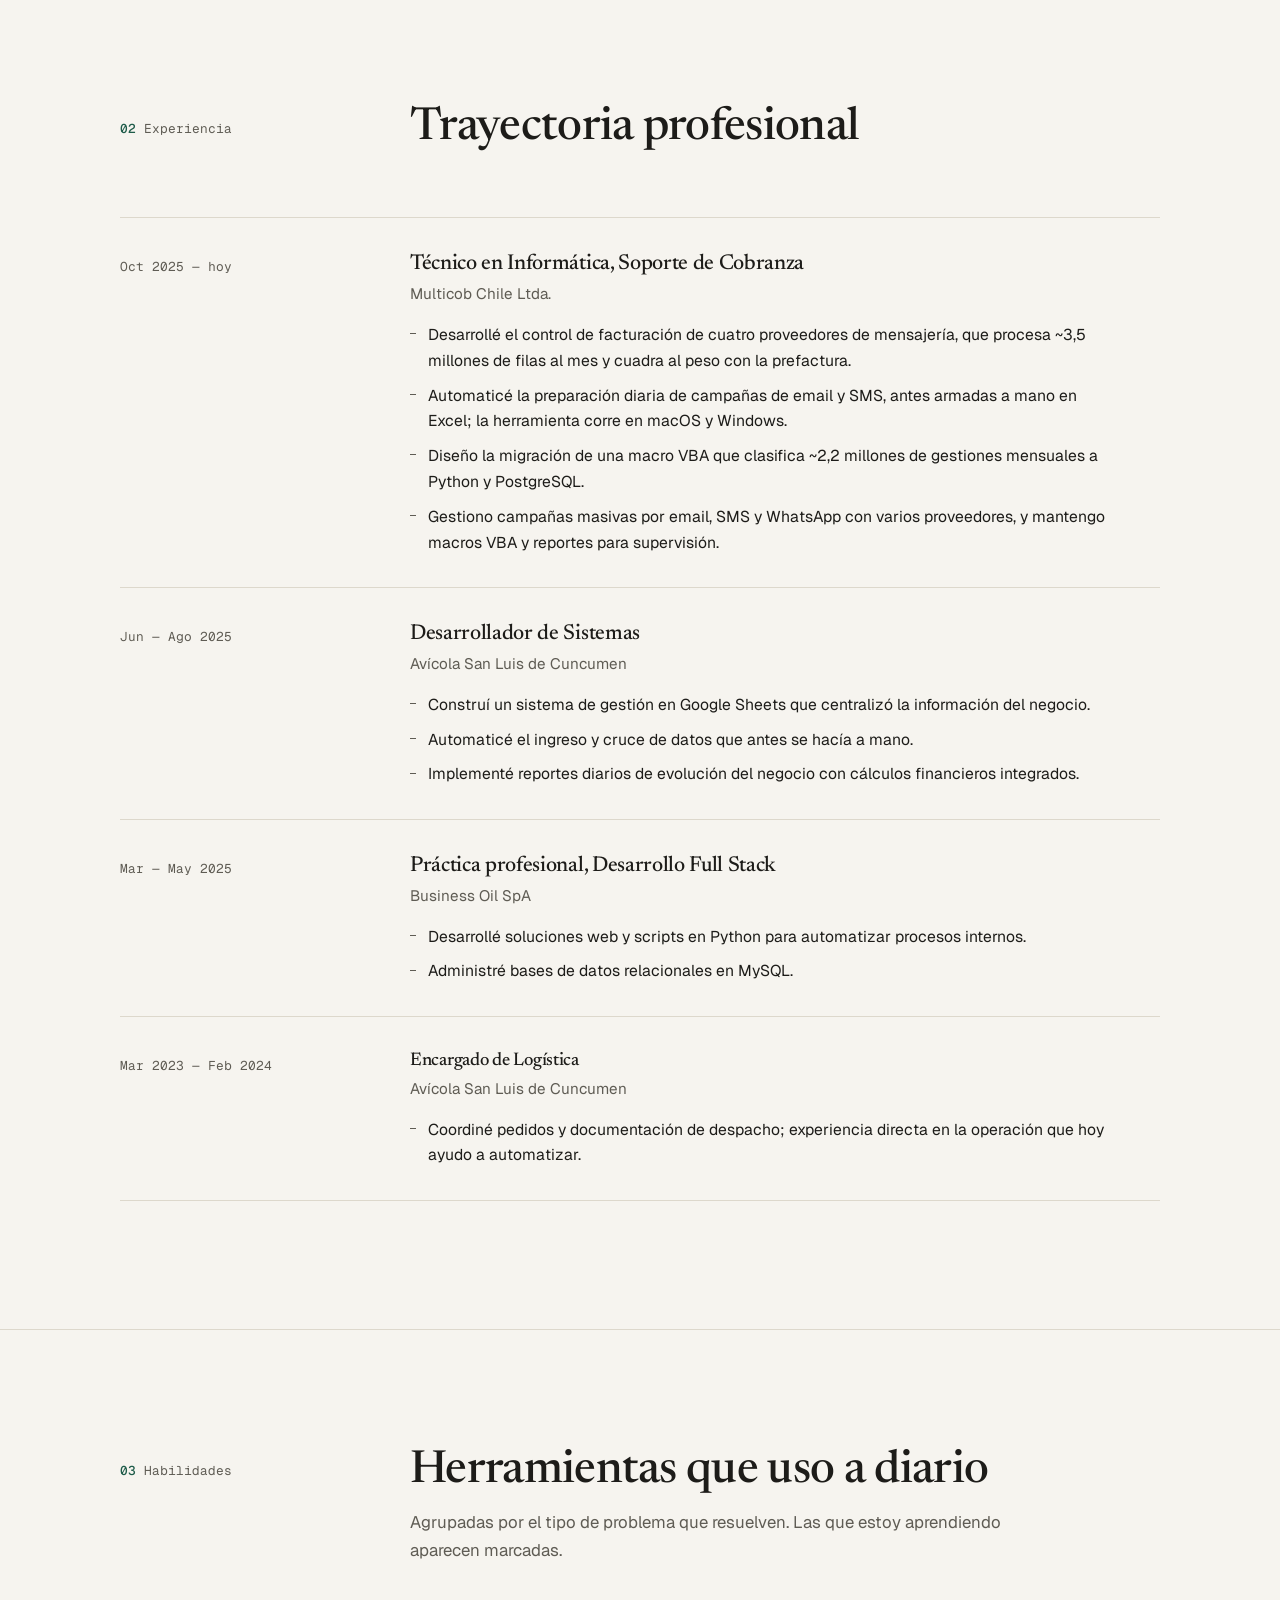
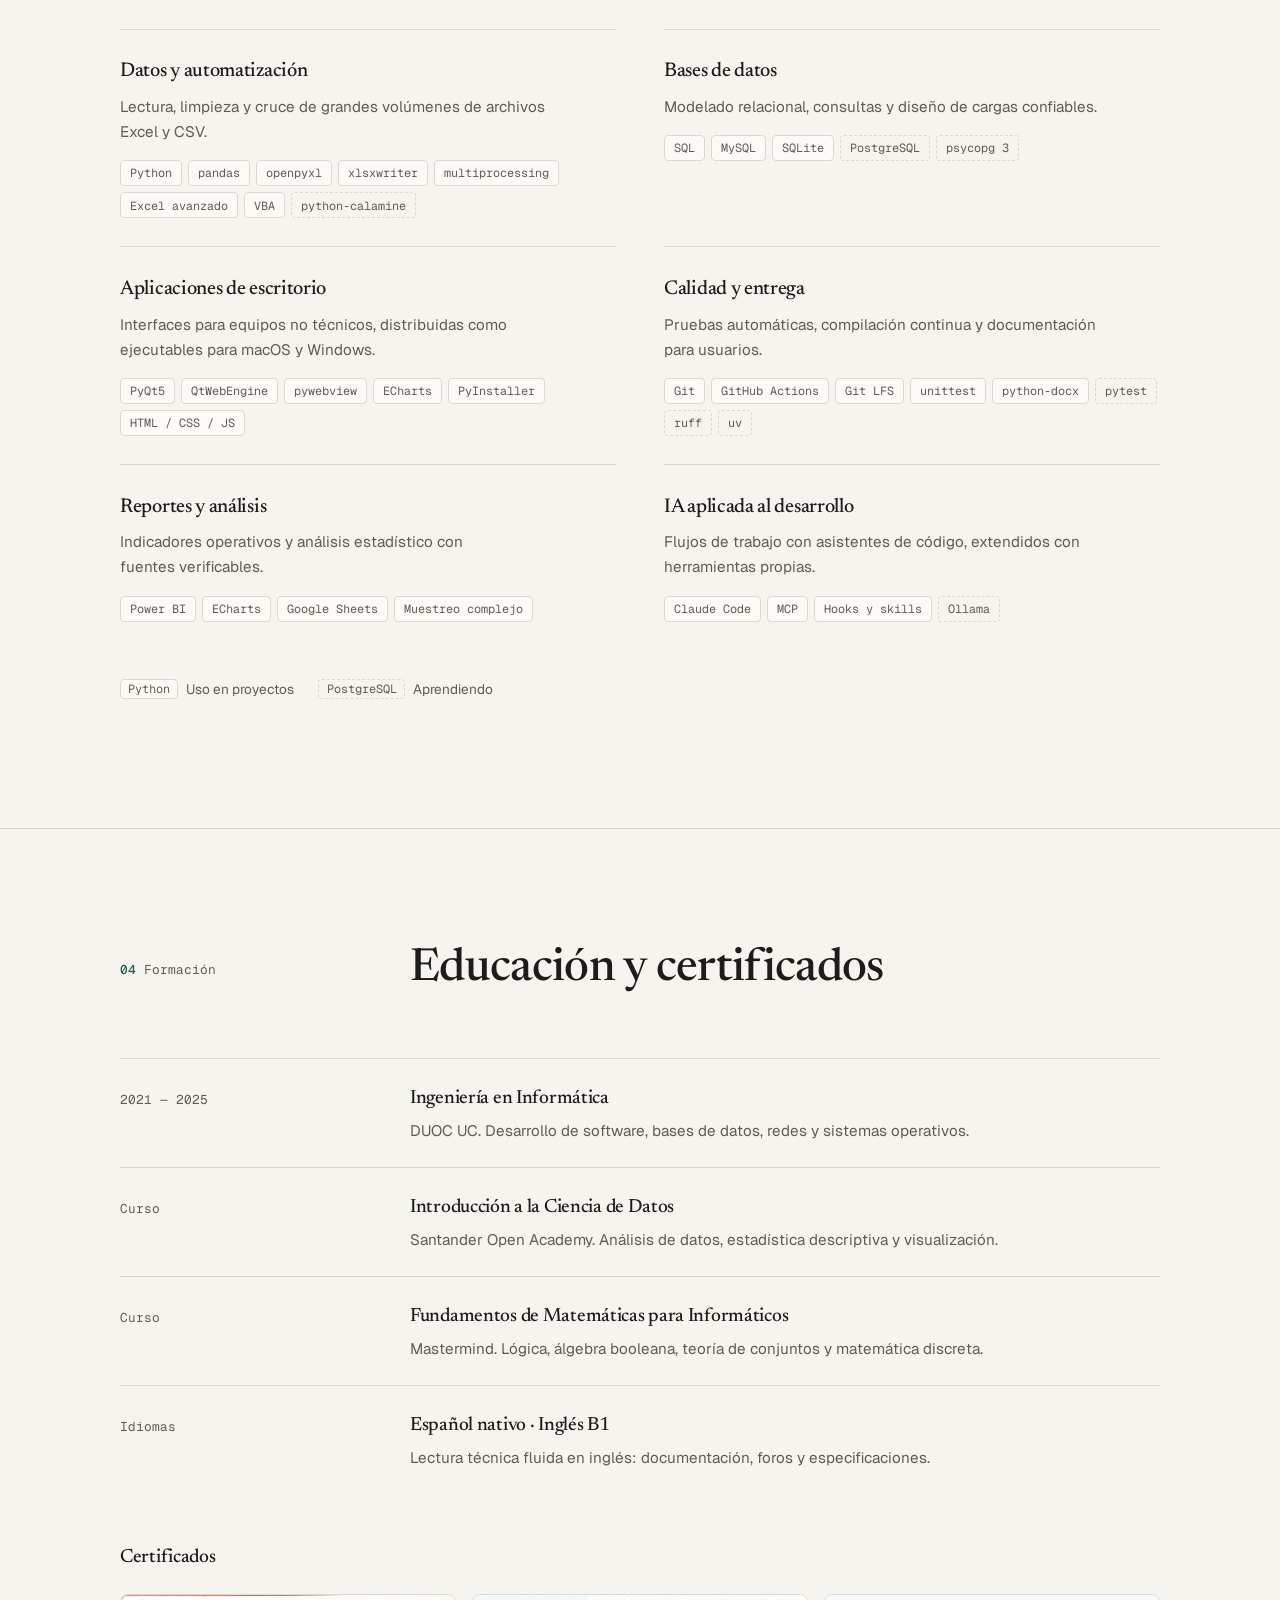
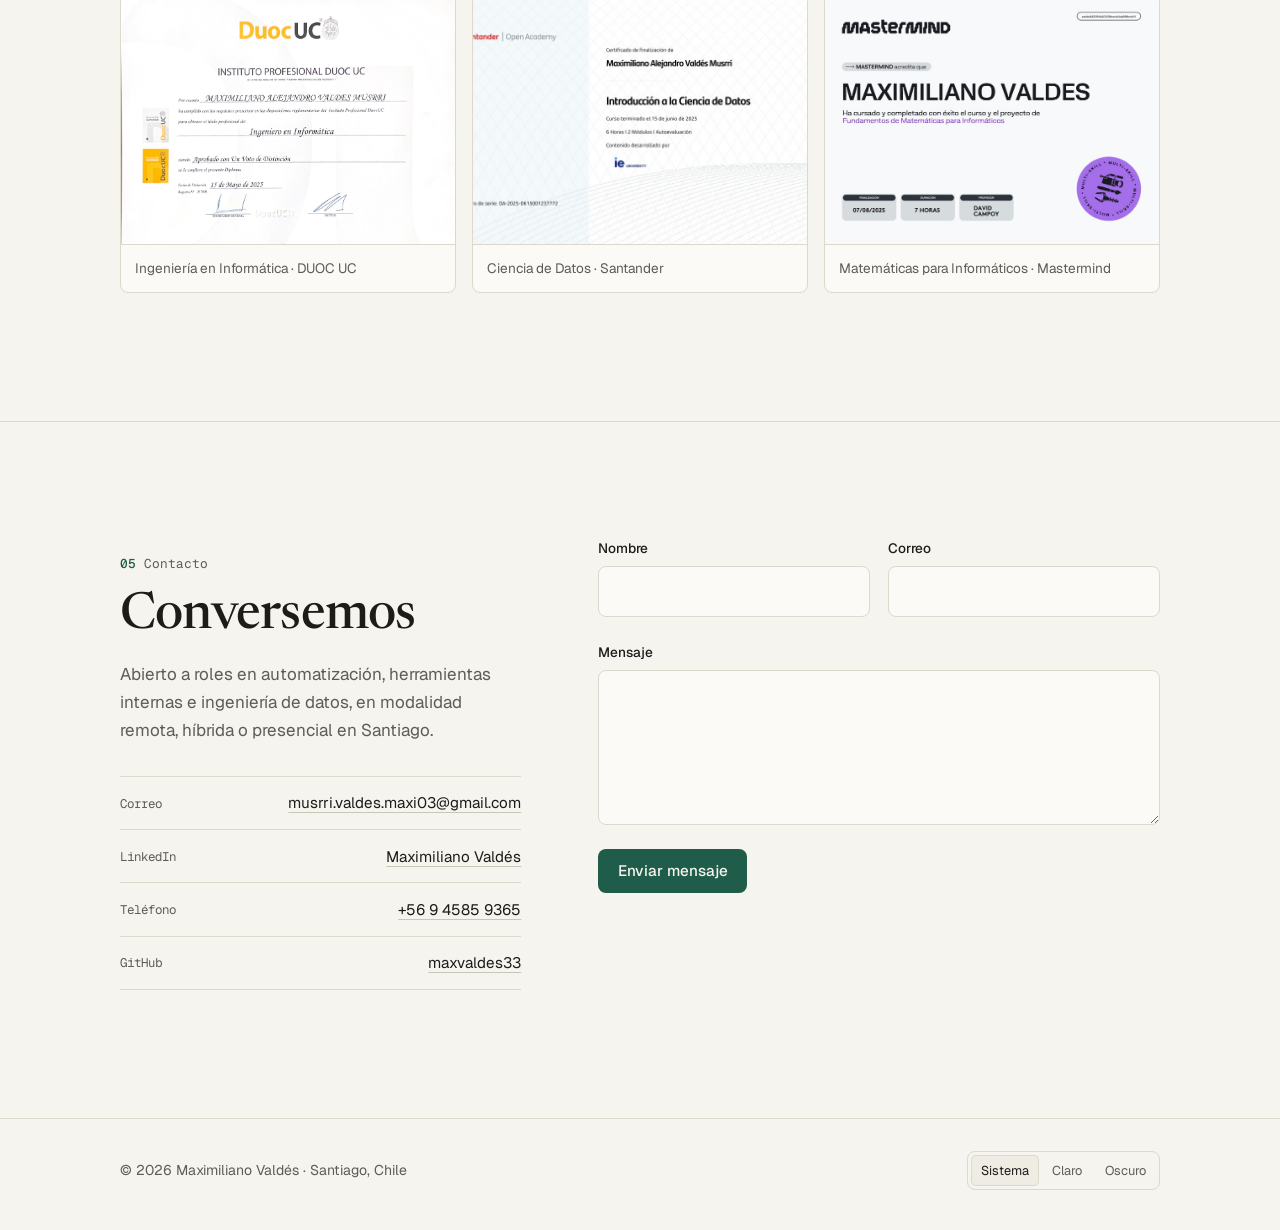
==== commit 1942dcd3: "feat: rediseño editorial con nueva tipografía, paleta y contenido real - Tipografía Newsreader + Gei" ====
--- a/index.html
+++ b/index.html
@@ -25,38 +25,46 @@
 
 -->
 <!DOCTYPE html>
-<html lang="es">
+<html lang="es" class="no-js">
 <head>
   <meta charset="UTF-8" />
   <meta name="viewport" content="width=device-width, initial-scale=1.0" />
   <title>Maximiliano Valdés — Ingeniero en Informática</title>
-
-  <!-- Favicon SVG -->
-  <link rel="icon" href="data:image/svg+xml,<svg xmlns='http://www.w3.org/2000/svg' viewBox='0 0 100 100'><rect width='100' height='100' rx='20' fill='%237c83ff'/><text x='50' y='68' font-family='system-ui,sans-serif' font-size='44' font-weight='800' fill='white' text-anchor='middle'>MV</text></svg>" />
-
-  <!-- Open Graph / LinkedIn preview -->
+  <meta name="description" content="Ingeniero en Informática en Santiago de Chile. Desarrollo herramientas en Python que automatizan procesos operativos: procesamiento de datos, aplicaciones de escritorio y pruebas automáticas." />
+  <meta name="author" content="Maximiliano Valdés" />
+  <link rel="canonical" href="https://maxvaldes33.github.io/" />
+
+  <!-- Favicon -->
+  <link rel="icon" href="data:image/svg+xml,<svg xmlns='http://www.w3.org/2000/svg' viewBox='0 0 64 64'><rect width='64' height='64' rx='12' fill='%231f5c4a'/><text x='32' y='43' font-family='Georgia,serif' font-size='30' text-anchor='middle' fill='%23f6f4ef'>MV</text></svg>" />
+
+  <!-- Open Graph / LinkedIn -->
   <meta property="og:type"        content="website" />
+  <meta property="og:url"         content="https://maxvaldes33.github.io/" />
   <meta property="og:title"       content="Maximiliano Valdés — Ingeniero en Informática" />
-  <meta property="og:description" content="Portfolio profesional · Python · Automatización · IA aplicada · Power BI · Santiago, Chile" />
+  <meta property="og:description" content="Automatización de procesos con Python: procesamiento de datos, aplicaciones de escritorio y pruebas automáticas. Santiago, Chile." />
+  <meta property="og:image"       content="https://maxvaldes33.github.io/og-image.png" />
+  <meta property="og:image:width"  content="1200" />
+  <meta property="og:image:height" content="630" />
   <meta property="og:locale"      content="es_CL" />
-  <meta name="description"        content="Portfolio profesional de Maximiliano Valdés, Ingeniero en Informática especializado en Python, automatización, IA y análisis de datos." />
-  <meta name="author"             content="Maximiliano Valdés" />
-  <meta name="theme-color"        content="#7c83ff" />
-
-  <!-- Fonts: Archivo + Space Grotesk -->
+  <meta name="twitter:card"       content="summary_large_image" />
+  <meta name="theme-color" media="(prefers-color-scheme: light)" content="#f6f4ef" />
+  <meta name="theme-color" media="(prefers-color-scheme: dark)"  content="#131311" />
+
+  <!-- Tipografías: Newsreader (títulos) + Geist (texto) + Geist Mono (datos) -->
   <link rel="preconnect" href="https://fonts.googleapis.com" />
   <link rel="preconnect" href="https://fonts.gstatic.com" crossorigin />
-  <link href="https://fonts.googleapis.com/css2?family=Archivo:wght@400;700;800;900&family=Space+Grotesk:wght@300;400;500;600;700&display=swap" rel="stylesheet" />
+  <link href="https://fonts.googleapis.com/css2?family=Newsreader:ital,opsz,wght@0,6..72,400..600;1,6..72,400..500&family=Geist:wght@400;500;600&family=Geist+Mono:wght@400;500&display=swap" rel="stylesheet" />
   <link rel="stylesheet" href="styles.css" />
-  <link rel="stylesheet" href="interactive.css" />
   <link rel="stylesheet" href="hobbies.css" />
   <script>
     // ── Tema sin flash (antes del render) ──
     (function() {
+      var root = document.documentElement;
+      root.classList.remove('no-js');
       var mode = localStorage.getItem('themeMode') || 'system';
       var prefersDark = window.matchMedia('(prefers-color-scheme: dark)').matches;
       var isDark = mode === 'system' ? prefersDark : mode === 'dark';
-      if (!isDark) document.documentElement.classList.add('light');
+      if (!isDark) root.classList.add('light');
     })();
 
     // ── Scroll restore ──
@@ -71,694 +79,451 @@
 </head>
 <body>
 
-<!-- NOISE CANVAS -->
-<canvas id="noise-canvas" aria-hidden="true"></canvas>
-
-<!-- SCROLL PROGRESS -->
-<div id="scroll-progress"></div>
-
-<!-- BACK TO TOP -->
-<button id="back-to-top" aria-label="Volver al inicio" onclick="window.scrollTo({top:0,behavior:'smooth'})">↑</button>
-
-
-<!-- THEME SWITCHER — fixed bottom-right -->
-<div id="theme-switcher" aria-label="Cambiar tema">
-  <button id="theme-current" aria-label="Tema actual" aria-expanded="false">
-    <!-- ícono activo inyectado por JS -->
-  </button>
-  <div id="theme-options" role="group">
-    <button class="theme-btn" data-theme="system" aria-label="Seguir dispositivo" id="theme-btn-system"><!-- JS --></button>
-    <button class="theme-btn" data-theme="dark"   aria-label="Modo oscuro">
-      <svg viewBox="0 0 24 24" fill="none" stroke="currentColor" stroke-width="2" stroke-linecap="round" stroke-linejoin="round"><path d="M21 12.79A9 9 0 1 1 11.21 3 7 7 0 0 0 21 12.79z"/></svg>
+<a class="skip-link" href="#contenido">Saltar al contenido</a>
+
+<!-- NAV -->
+<header class="site-nav" id="site-nav">
+  <nav class="container nav-inner" aria-label="Principal">
+    <span class="nav-logo" title="Maximiliano Valdés">MV<span>.</span></span>
+    <ul class="nav-links" id="nav-links">
+      <li><a href="#trabajo" class="nav-link-item">Trabajo</a></li>
+      <li><a href="#experiencia" class="nav-link-item">Experiencia</a></li>
+      <li><a href="#habilidades" class="nav-link-item">Habilidades</a></li>
+      <li><a href="#formacion" class="nav-link-item">Formación</a></li>
+      <li><a href="#contacto" class="nav-link-item">Contacto</a></li>
+    </ul>
+    <button class="nav-hamburger" id="nav-hamburger" aria-label="Abrir menú" aria-expanded="false" aria-controls="nav-links">
+      <span></span><span></span><span></span>
     </button>
-    <button class="theme-btn" data-theme="light"  aria-label="Modo claro">
-      <svg viewBox="0 0 24 24" fill="none" stroke="currentColor" stroke-width="2" stroke-linecap="round" stroke-linejoin="round"><circle cx="12" cy="12" r="5"/><line x1="12" y1="1" x2="12" y2="3"/><line x1="12" y1="21" x2="12" y2="23"/><line x1="4.22" y1="4.22" x2="5.64" y2="5.64"/><line x1="18.36" y1="18.36" x2="19.78" y2="19.78"/><line x1="1" y1="12" x2="3" y2="12"/><line x1="21" y1="12" x2="23" y2="12"/><line x1="4.22" y1="19.78" x2="5.64" y2="18.36"/><line x1="18.36" y1="5.64" x2="19.78" y2="4.22"/></svg>
-    </button>
-  </div>
-</div>
-
-<!-- NAV -->
-<nav>
-  <span class="nav-logo">MV.</span>
-  <ul class="nav-links" id="nav-links">
-    <li><a href="#sobre-mi" class="nav-link-item">Sobre mí</a></li>
-    <li><a href="#habilidades" class="nav-link-item">Skills</a></li>
-    <li><a href="#experiencia" class="nav-link-item">Experiencia</a></li>
-    <li><a href="#educacion" class="nav-link-item">Educación</a></li>
-    <li><a href="#proyectos" class="nav-link-item">Proyectos</a></li>
-    <li><a href="#apis" class="nav-link-item">APIs</a></li>
-    <li><a href="#contacto" class="nav-link-item">Contacto</a></li>
-  </ul>
-  <button class="nav-hamburger" id="nav-hamburger" aria-label="Menú" aria-expanded="false">
-    <span></span><span></span><span></span>
-  </button>
-</nav>
+  </nav>
+</header>
+
+<main id="contenido" tabindex="-1">
 
 <!-- HERO -->
-<section class="hero" id="inicio">
-  <div class="hero-bg">
-    <div class="hero-orb hero-orb-1"></div>
-    <div class="hero-orb hero-orb-2"></div>
-    <div class="hero-orb hero-orb-3"></div>
-  </div>
-  <div class="hero-grid"></div>
-  <div class="hero-content">
-    <div class="hero-badges">
-      <div class="hero-badge">Disponible para nuevas oportunidades</div>
-      <div class="hero-badge availability">Remoto · Híbrido · Santiago, CL</div>
+<section class="hero" id="inicio" aria-labelledby="hero-title">
+  <div class="container hero-grid">
+    <div>
+      <p class="hero-kicker"><span class="status-dot" aria-hidden="true"></span>Disponible para nuevas oportunidades · Santiago, Chile</p>
+      <h1 id="hero-title">Maximiliano<br><em>Valdés</em></h1>
+      <p class="hero-lead">
+        Ingeniero en Informática. Desarrollo herramientas en Python que reemplazan procesos manuales en Excel
+        <span>— desde millones de filas mensuales hasta reportes confiables, probados y listos para usar.</span>
+      </p>
+      <div class="hero-actions">
+        <a href="#trabajo" class="btn btn-primary">Ver trabajo <span class="arrow" aria-hidden="true">→</span></a>
+        <a href="cv-viewer/cv-viewer.html" target="_blank" rel="noopener" class="btn btn-outline">Ver CV</a>
+        <div class="hero-links">
+          <a class="link" href="https://www.linkedin.com/in/maximiliano-alejandro-valdes-musrri-716678271/" target="_blank" rel="noopener">LinkedIn</a>
+          <a class="link" href="https://github.com/maxvaldes33" target="_blank" rel="noopener">GitHub</a>
+        </div>
+      </div>
     </div>
-    <h1>
-      <span class="hero-first-name" data-scramble="Maximiliano">Maximiliano</span><br>
-      <span class="hero-name-gradient" data-scramble="Valdés">Valdés</span>
-    </h1>
-    <p class="hero-sub">
-      Ingeniero en Informática · Automatización · Python · IA aplicada · Power BI
-    </p>
-    <div class="hero-ctas">
-      <a href="#experiencia" class="btn btn-primary" data-magnetic>Ver experiencia</a>
-      <a href="#contacto" class="btn btn-outline" data-magnetic>Contactar</a>
-      <a href="cv-viewer/cv-viewer.html" target="_blank" rel="noopener" class="btn btn-download" data-magnetic>Ver CV</a>
+
+    <dl class="hero-facts">
+      <div>
+        <dt>Actualmente</dt>
+        <dd>Técnico en Informática en Multicob, empresa de cobranza.</dd>
+      </div>
+      <div>
+        <dt>Enfoque</dt>
+        <dd>Automatización de procesos, procesamiento de datos y aplicaciones de escritorio en Python.</dd>
+      </div>
+      <div>
+        <dt>Formación</dt>
+        <dd>Ingeniero en Informática, DUOC UC (2025).</dd>
+      </div>
+      <div>
+        <dt>Modalidad</dt>
+        <dd>Remoto, híbrido o presencial en Santiago.</dd>
+      </div>
+    </dl>
+  </div>
+</section>
+
+<!-- TRABAJO SELECCIONADO -->
+<section id="trabajo" aria-labelledby="trabajo-title">
+  <div class="container">
+    <header class="section-head">
+      <p class="section-label reveal"><b>01</b>Trabajo</p>
+      <div>
+        <h2 class="section-title reveal" id="trabajo-title">Trabajo seleccionado</h2>
+        <p class="section-desc reveal">
+          Herramientas construidas para la operación de una empresa de cobranza. Omito clientes y datos por
+          confidencialidad; las cifras provienen de las pruebas y validaciones de cada proyecto.
+        </p>
+      </div>
+    </header>
+
+    <ol class="cases">
+      <li class="case reveal">
+        <div>
+          <p class="case-num">01</p>
+          <p class="case-meta-line">Multicob · 2026<br>Terminado · v1.2</p>
+        </div>
+        <article>
+          <h3>Control de facturación de proveedores de mensajería</h3>
+          <p class="case-summary">
+            Aplicación de escritorio que calcula cada mes lo que se paga a cuatro proveedores de SMS, WhatsApp,
+            correo y bot de voz, a partir de sus reportes crudos.
+          </p>
+          <dl class="case-points">
+            <div>
+              <dt>Problema</dt>
+              <dd>Cientos de reportes en formatos distintos (un proveedor envía 151 archivos en unos 13 formatos) que había que consolidar a mano para validar cada factura.</dd>
+            </div>
+            <div>
+              <dt>Solución</dt>
+              <dd>Un lector por proveedor, consolidación con caché y lectura en paralelo, y un panel con detalle, comparativo mensual con proyección de cierre y control contra presupuesto y factura real.</dd>
+            </div>
+            <div class="result">
+              <dt>Resultado</dt>
+              <dd>Procesa ~3,5 millones de filas al mes. Con caché, la carga baja de 23 s a 0,3 s. 99 pruebas automáticas, y el estimado cuadra al peso con la prefactura real.</dd>
+            </div>
+          </dl>
+          <ul class="tags case-foot" aria-label="Tecnologías">
+            <li class="tag">Python</li><li class="tag">pandas</li><li class="tag">PyQt5</li><li class="tag">QtWebEngine</li>
+            <li class="tag">ECharts</li><li class="tag">multiprocessing</li><li class="tag">PyInstaller</li><li class="tag">unittest</li>
+          </ul>
+        </article>
+      </li>
+
+      <li class="case reveal">
+        <div>
+          <p class="case-num">02</p>
+          <p class="case-meta-line">Multicob · 2026<br>En uso · v2.0</p>
+        </div>
+        <article>
+          <h3>Preparación automática de campañas de email y SMS</h3>
+          <p class="case-summary">
+            Herramienta de escritorio que arma las bases diarias de una campaña de cobranza para una empresa
+            de servicios básicos.
+          </p>
+          <dl class="case-points">
+            <div>
+              <dt>Problema</dt>
+              <dd>Cada día las bases de envío se preparaban a mano en Excel: cruces con pagos, filtros, depuración de contactos y tablas dinámicas.</dd>
+            </div>
+            <div>
+              <dt>Solución</dt>
+              <dd>Un flujo de cuatro pasos que excluye cuentas pagadas, corrige errores de tipeo en correos, valida celulares y evita repetir contactos el mismo día.</dd>
+            </div>
+            <div class="result">
+              <dt>Resultado</dt>
+              <dd>La salida coincide con la preparación manual, validada contra muestras reales. Corre en macOS y Windows, y cada cambio se compila y prueba en GitHub Actions.</dd>
+            </div>
+          </dl>
+          <ul class="tags case-foot" aria-label="Tecnologías">
+            <li class="tag">Python</li><li class="tag">pandas</li><li class="tag">openpyxl</li><li class="tag">xlsxwriter</li>
+            <li class="tag">pywebview</li><li class="tag">PyInstaller</li><li class="tag">GitHub Actions</li>
+          </ul>
+        </article>
+      </li>
+
+      <li class="case reveal">
+        <div>
+          <p class="case-num">03</p>
+          <p class="case-meta-line">Multicob · 2026<br>En diseño</p>
+        </div>
+        <article>
+          <h3>Migración de una macro VBA a Python y PostgreSQL</h3>
+          <p class="case-summary">
+            Rediseño del sistema que clasifica las gestiones de cobranza, que hoy depende de una macro sobre un
+            libro Excel de 117 MB.
+          </p>
+          <dl class="case-points">
+            <div>
+              <dt>Problema</dt>
+              <dd>La macro clasifica ~2,2 millones de gestiones al mes sobre un único archivo, difícil de auditar y de escalar.</dd>
+            </div>
+            <div>
+              <dt>Diseño</dt>
+              <dd>Base de datos por capas (raw, staging, core, reporting, audit), tabla particionada por mes, cargas idempotentes con SHA&#8209;256 y roles con auditoría. Decisiones registradas en 10 ADR.</dd>
+            </div>
+            <div class="result">
+              <dt>Hallazgos</dt>
+              <dd>El perfilado de datos detectó ~728 mil filas mal clasificadas y mostró que python-calamine lee los archivos 6 veces más rápido.</dd>
+            </div>
+          </dl>
+          <ul class="tags case-foot" aria-label="Tecnologías">
+            <li class="tag">Python</li><li class="tag">PostgreSQL</li><li class="tag">python-calamine</li>
+            <li class="tag">SQL</li><li class="tag">TOML</li>
+          </ul>
+        </article>
+      </li>
+    </ol>
+
+    <h3 class="cert-head reveal">Otros proyectos</h3>
+    <ul class="others">
+      <li class="other reveal">
+        <div class="other-head">
+          <h4>finanzas-cli</h4>
+          <a class="link mono" href="https://github.com/maxvaldes33/finanzas-cli" target="_blank" rel="noopener">GitHub ↗</a>
+        </div>
+        <p>Gestor de finanzas personales en la terminal: importa cartolas de bancos chilenos (CSV, Excel y PDF), categoriza gastos y envía reportes por correo.</p>
+        <ul class="tags" aria-label="Tecnologías"><li class="tag">Typer</li><li class="tag">Rich</li><li class="tag">SQLite</li><li class="tag">pdfplumber</li></ul>
+      </li>
+      <li class="other reveal">
+        <div class="other-head">
+          <h4>Hamster Cámara</h4>
+          <a class="link mono" href="https://github.com/maxvaldes33/facedetector" target="_blank" rel="noopener">GitHub ↗</a>
+        </div>
+        <p>Detección de rostro, manos y expresiones en tiempo real, con salida a una cámara virtual para usar en OBS.</p>
+        <ul class="tags" aria-label="Tecnologías"><li class="tag">OpenCV</li><li class="tag">MediaPipe</li><li class="tag">pyvirtualcam</li></ul>
+      </li>
+      <li class="other reveal">
+        <div class="other-head">
+          <h4>Análisis de la encuesta CASEN 2024</h4>
+        </div>
+        <p>Replicación de 82 cifras oficiales desde los microdatos, con diseño muestral complejo, marcando la fiabilidad de cada estimación según el estándar del INE.</p>
+        <ul class="tags" aria-label="Temas"><li class="tag">Análisis de datos</li><li class="tag">Muestreo complejo</li></ul>
+      </li>
+      <li class="other reveal">
+        <div class="other-head">
+          <h4>Entorno de desarrollo asistido por IA</h4>
+        </div>
+        <p>Configuración de Claude Code con hooks, skills y una extensión con pruebas. El archivo automático de sesiones convierte 56 MB de registros en 224 KB de notas consultables.</p>
+        <ul class="tags" aria-label="Tecnologías"><li class="tag">Claude Code</li><li class="tag">MCP</li><li class="tag">JavaScript</li></ul>
+      </li>
+    </ul>
+  </div>
+</section>
+
+<!-- EXPERIENCIA -->
+<section id="experiencia" aria-labelledby="experiencia-title">
+  <div class="container">
+    <header class="section-head">
+      <p class="section-label reveal"><b>02</b>Experiencia</p>
+      <div>
+        <h2 class="section-title reveal" id="experiencia-title">Trayectoria profesional</h2>
+      </div>
+    </header>
+
+    <ol class="xp">
+      <li class="xp-item reveal">
+        <p class="xp-date">Oct 2025 — hoy</p>
+        <div>
+          <h3 class="xp-role">Técnico en Informática, Soporte de Cobranza</h3>
+          <p class="xp-org">Multicob Chile Ltda.</p>
+          <ul>
+            <li>Desarrollé el control de facturación de cuatro proveedores de mensajería, que procesa ~3,5 millones de filas al mes y cuadra al peso con la prefactura.</li>
+            <li>Automaticé la preparación diaria de campañas de email y SMS, antes armadas a mano en Excel; la herramienta corre en macOS y Windows.</li>
+            <li>Diseño la migración de una macro VBA que clasifica ~2,2 millones de gestiones mensuales a Python y PostgreSQL.</li>
+            <li>Gestiono campañas masivas por email, SMS y WhatsApp con varios proveedores, y mantengo macros VBA y reportes para supervisión.</li>
+          </ul>
+        </div>
+      </li>
+
+      <li class="xp-item reveal">
+        <p class="xp-date">Jun — Ago 2025</p>
+        <div>
+          <h3 class="xp-role">Desarrollador de Sistemas</h3>
+          <p class="xp-org">Avícola San Luis de Cuncumen</p>
+          <ul>
+            <li>Construí un sistema de gestión en Google Sheets que centralizó la información del negocio.</li>
+            <li>Automaticé el ingreso y cruce de datos que antes se hacía a mano.</li>
+            <li>Implementé reportes diarios de evolución del negocio con cálculos financieros integrados.</li>
+          </ul>
+        </div>
+      </li>
+
+      <li class="xp-item reveal">
+        <p class="xp-date">Mar — May 2025</p>
+        <div>
+          <h3 class="xp-role">Práctica profesional, Desarrollo Full Stack</h3>
+          <p class="xp-org">Business Oil SpA</p>
+          <ul>
+            <li>Desarrollé soluciones web y scripts en Python para automatizar procesos internos.</li>
+            <li>Administré bases de datos relacionales en MySQL.</li>
+          </ul>
+        </div>
+      </li>
+
+      <li class="xp-item is-earlier reveal">
+        <p class="xp-date">Mar 2023 — Feb 2024</p>
+        <div>
+          <h3 class="xp-role">Encargado de Logística</h3>
+          <p class="xp-org">Avícola San Luis de Cuncumen</p>
+          <ul>
+            <li>Coordiné pedidos y documentación de despacho; experiencia directa en la operación que hoy ayudo a automatizar.</li>
+          </ul>
+        </div>
+      </li>
+    </ol>
+  </div>
+</section>
+
+<!-- HABILIDADES -->
+<section id="habilidades" aria-labelledby="habilidades-title">
+  <div class="container">
+    <header class="section-head">
+      <p class="section-label reveal"><b>03</b>Habilidades</p>
+      <div>
+        <h2 class="section-title reveal" id="habilidades-title">Herramientas que uso a diario</h2>
+        <p class="section-desc reveal">Agrupadas por el tipo de problema que resuelven. Las que estoy aprendiendo aparecen marcadas.</p>
+      </div>
+    </header>
+
+    <div class="skills">
+      <div class="skill-group reveal">
+        <h3>Datos y automatización</h3>
+        <p>Lectura, limpieza y cruce de grandes volúmenes de archivos Excel y CSV.</p>
+        <ul class="tags">
+          <li class="tag">Python</li><li class="tag">pandas</li><li class="tag">openpyxl</li><li class="tag">xlsxwriter</li>
+          <li class="tag">multiprocessing</li><li class="tag">Excel avanzado</li><li class="tag">VBA</li><li class="tag is-learning">python-calamine</li>
+        </ul>
+      </div>
+      <div class="skill-group reveal">
+        <h3>Bases de datos</h3>
+        <p>Modelado relacional, consultas y diseño de cargas confiables.</p>
+        <ul class="tags">
+          <li class="tag">SQL</li><li class="tag">MySQL</li><li class="tag">SQLite</li>
+          <li class="tag is-learning">PostgreSQL</li><li class="tag is-learning">psycopg 3</li>
+        </ul>
+      </div>
+      <div class="skill-group reveal">
+        <h3>Aplicaciones de escritorio</h3>
+        <p>Interfaces para equipos no técnicos, distribuidas como ejecutables para macOS y Windows.</p>
+        <ul class="tags">
+          <li class="tag">PyQt5</li><li class="tag">QtWebEngine</li><li class="tag">pywebview</li><li class="tag">ECharts</li>
+          <li class="tag">PyInstaller</li><li class="tag">HTML / CSS / JS</li>
+        </ul>
+      </div>
+      <div class="skill-group reveal">
+        <h3>Calidad y entrega</h3>
+        <p>Pruebas automáticas, compilación continua y documentación para usuarios.</p>
+        <ul class="tags">
+          <li class="tag">Git</li><li class="tag">GitHub Actions</li><li class="tag">Git LFS</li><li class="tag">unittest</li>
+          <li class="tag">python-docx</li><li class="tag is-learning">pytest</li><li class="tag is-learning">ruff</li><li class="tag is-learning">uv</li>
+        </ul>
+      </div>
+      <div class="skill-group reveal">
+        <h3>Reportes y análisis</h3>
+        <p>Indicadores operativos y análisis estadístico con fuentes verificables.</p>
+        <ul class="tags">
+          <li class="tag">Power BI</li><li class="tag">ECharts</li><li class="tag">Google Sheets</li><li class="tag">Muestreo complejo</li>
+        </ul>
+      </div>
+      <div class="skill-group reveal">
+        <h3>IA aplicada al desarrollo</h3>
+        <p>Flujos de trabajo con asistentes de código, extendidos con herramientas propias.</p>
+        <ul class="tags">
+          <li class="tag">Claude Code</li><li class="tag">MCP</li><li class="tag">Hooks y skills</li><li class="tag is-learning">Ollama</li>
+        </ul>
+      </div>
     </div>
-    <div class="hero-social">
-      <a href="https://www.linkedin.com/in/maximiliano-alejandro-valdes-musrri-716678271/" target="_blank" rel="noopener" class="hero-social-link" aria-label="LinkedIn">
-        <svg width="18" height="18" viewBox="0 0 24 24" fill="currentColor"><path d="M20.447 20.452h-3.554v-5.569c0-1.328-.027-3.037-1.852-3.037-1.853 0-2.136 1.445-2.136 2.939v5.667H9.351V9h3.414v1.561h.046c.477-.9 1.637-1.85 3.37-1.85 3.601 0 4.267 2.37 4.267 5.455v6.286zM5.337 7.433a2.062 2.062 0 0 1-2.063-2.065 2.064 2.064 0 1 1 2.063 2.065zm1.782 13.019H3.555V9h3.564v11.452zM22.225 0H1.771C.792 0 0 .774 0 1.729v20.542C0 23.227.792 24 1.771 24h20.451C23.2 24 24 23.227 24 22.271V1.729C24 .774 23.2 0 22.222 0h.003z"/></svg>
-        LinkedIn
-      </a>
-      <span class="hero-social-sep"></span>
-      <a href="https://github.com/maxvaldes33" target="_blank" rel="noopener" class="hero-social-link" aria-label="GitHub">
-        <svg width="18" height="18" viewBox="0 0 24 24" fill="currentColor"><path d="M12 0C5.37 0 0 5.37 0 12c0 5.31 3.435 9.795 8.205 11.385.6.105.825-.255.825-.57 0-.285-.015-1.23-.015-2.235-3.015.555-3.795-.735-4.035-1.41-.135-.345-.72-1.41-1.23-1.695-.42-.225-1.02-.78-.015-.795.945-.015 1.62.87 1.845 1.23 1.08 1.815 2.805 1.305 3.495.99.105-.78.42-1.305.765-1.605-2.67-.3-5.46-1.335-5.46-5.925 0-1.305.465-2.385 1.23-3.225-.12-.3-.54-1.53.12-3.18 0 0 1.005-.315 3.3 1.23.96-.27 1.98-.405 3-.405s2.04.135 3 .405c2.295-1.56 3.3-1.23 3.3-1.23.66 1.65.24 2.88.12 3.18.765.84 1.23 1.905 1.23 3.225 0 4.605-2.805 5.625-5.475 5.925.435.375.81 1.095.81 2.22 0 1.605-.015 2.895-.015 3.3 0 .315.225.69.825.57A12.02 12.02 0 0 0 24 12c0-6.63-5.37-12-12-12z"/></svg>
-        GitHub
-      </a>
+
+    <div class="skills-legend reveal">
+      <span><span class="tag">Python</span> Uso en proyectos</span>
+      <span><span class="tag is-learning">PostgreSQL</span> Aprendiendo</span>
     </div>
-    <!-- Hero widgets row -->
-    <div class="hero-widgets-row">
-      <div id="weather-widget">
-        <div class="w-spinner"></div>
-        <span class="w-desc">Obteniendo clima...</span>
-      </div>
-      <div id="visit-counter">
-        <span class="w-icon">👁</span>
-        <span class="w-desc">Cargando visitas...</span>
-      </div>
+  </div>
+</section>
+
+<!-- FORMACIÓN -->
+<section id="formacion" aria-labelledby="formacion-title">
+  <div class="container">
+    <header class="section-head">
+      <p class="section-label reveal"><b>04</b>Formación</p>
+      <div>
+        <h2 class="section-title reveal" id="formacion-title">Educación y certificados</h2>
+      </div>
+    </header>
+
+    <ul class="edu">
+      <li class="edu-item reveal">
+        <p class="xp-date">2021 — 2025</p>
+        <div>
+          <h3>Ingeniería en Informática</h3>
+          <p>DUOC UC. Desarrollo de software, bases de datos, redes y sistemas operativos.</p>
+        </div>
+      </li>
+      <li class="edu-item reveal">
+        <p class="xp-date">Curso</p>
+        <div>
+          <h3>Introducción a la Ciencia de Datos</h3>
+          <p>Santander Open Academy. Análisis de datos, estadística descriptiva y visualización.</p>
+        </div>
+      </li>
+      <li class="edu-item reveal">
+        <p class="xp-date">Curso</p>
+        <div>
+          <h3>Fundamentos de Matemáticas para Informáticos</h3>
+          <p>Mastermind. Lógica, álgebra booleana, teoría de conjuntos y matemática discreta.</p>
+        </div>
+      </li>
+      <li class="edu-item reveal">
+        <p class="xp-date">Idiomas</p>
+        <div>
+          <h3>Español nativo · Inglés B1</h3>
+          <p>Lectura técnica fluida en inglés: documentación, foros y especificaciones.</p>
+        </div>
+      </li>
+    </ul>
+
+    <h3 class="cert-head reveal">Certificados</h3>
+    <div class="cert-grid">
+      <button type="button" class="cert-card reveal" data-gallery="0">
+        <img src="Certificados/1768766643346.jpeg" alt="Certificado de título de Ingeniero en Informática, DUOC UC" loading="lazy" />
+        <span>Ingeniería en Informática · DUOC UC</span>
+      </button>
+      <button type="button" class="cert-card reveal" data-gallery="1">
+        <img src="Certificados/1756486420666.jpeg" alt="Certificado del curso Introducción a la Ciencia de Datos, Santander Open Academy" loading="lazy" />
+        <span>Ciencia de Datos · Santander</span>
+      </button>
+      <button type="button" class="cert-card reveal" data-gallery="2">
+        <img src="Certificados/certificado_matematicas.jpeg" alt="Certificado del curso Fundamentos de Matemáticas para Informáticos, Mastermind" loading="lazy" />
+        <span>Matemáticas para Informáticos · Mastermind</span>
+      </button>
     </div>
   </div>
 </section>
 
-<!-- STATS -->
-<div class="stats">
-  <div class="stats-grid">
-    <div>
-      <div class="stat-num" data-count="3">0</div>
-      <div class="stat-label">Años de experiencia</div>
+<!-- CONTACTO -->
+<section id="contacto" aria-labelledby="contacto-title">
+  <div class="container contact-grid">
+    <div class="contact-intro">
+      <p class="section-label reveal"><b>05</b>Contacto</p>
+      <h2 class="reveal" id="contacto-title">Conversemos</h2>
+      <p class="reveal">
+        Abierto a roles en automatización, herramientas internas e ingeniería de datos, en modalidad remota,
+        híbrida o presencial en Santiago.
+      </p>
+      <ul class="contact-list reveal">
+        <li><span class="mono">Correo</span><a class="link" href="mailto:musrri.valdes.maxi03@gmail.com">musrri.valdes.maxi03@gmail.com</a></li>
+        <li><span class="mono">LinkedIn</span><a class="link" href="https://www.linkedin.com/in/maximiliano-alejandro-valdes-musrri-716678271/" target="_blank" rel="noopener">Maximiliano Valdés</a></li>
+        <li><span class="mono">Teléfono</span><a class="link" href="tel:+56945859365">+56 9 4585 9365</a></li>
+        <li><span class="mono">GitHub</span><a class="link" href="https://github.com/maxvaldes33" target="_blank" rel="noopener">maxvaldes33</a></li>
+      </ul>
     </div>
-    <div>
-      <div class="stat-num" data-count="5">0</div>
-      <div class="stat-label">Lenguajes / stacks</div>
-    </div>
-    <div>
-      <div class="stat-num" data-count="10">0</div>
-      <div class="stat-label">Librerías Python</div>
-    </div>
-    <div>
-      <div class="stat-num" data-count="4">0</div>
-      <div class="stat-label">Posiciones laborales</div>
-    </div>
-  </div>
-</div>
-
-<!-- SOBRE MI -->
-<section id="sobre-mi">
-  <div class="container">
-    <p class="section-label reveal">Quién soy</p>
-    <h2 class="section-title reveal">Perfil profesional</h2>
-    <p class="section-desc reveal" style="max-width:720px; margin-bottom: 2rem;">
-      Ingeniero en Informática titulado en DUOC UC, especializado en
-      <strong style="color:var(--text)">automatización de procesos</strong>,
-      desarrollo de herramientas de escritorio con Python y análisis de datos con Power BI.
-      Experiencia integrando <strong style="color:var(--text)">LLMs (Claude API)</strong> en flujos reales de trabajo,
-      desde generación de reportes hasta sistemas de comunicación masiva vía email, SMS y WhatsApp.
-      Me muevo entre macOS y Windows, valoro los plazos y el trabajo bien hecho.
-    </p>
-    <div class="about-pills reveal">
-      <div class="about-pill">🌐 <strong>Inglés B1</strong> — lectura técnica fluida</div>
-      <div class="about-pill">🇨🇱 <strong>Español</strong> — nativo</div>
-      <div class="about-pill">🏠 Disponible <strong>remoto</strong></div>
-      <div class="about-pill">🏢 Disponible <strong>híbrido / presencial</strong> en Santiago</div>
-      <div class="about-pill">⚡ Incorporación <strong>inmediata</strong></div>
-    </div>
+
+    <form id="contact-form" class="contact-form reveal" novalidate>
+      <div class="form-row">
+        <div class="form-group">
+          <label for="cf-name">Nombre</label>
+          <input type="text" id="cf-name" name="name" autocomplete="name" required aria-describedby="cf-name-err" />
+          <p class="field-error" id="cf-name-err"></p>
+        </div>
+        <div class="form-group">
+          <label for="cf-email">Correo</label>
+          <input type="email" id="cf-email" name="email" autocomplete="email" required aria-describedby="cf-email-err" />
+          <p class="field-error" id="cf-email-err"></p>
+        </div>
+      </div>
+      <div class="form-group">
+        <label for="cf-message">Mensaje</label>
+        <textarea id="cf-message" name="message" rows="5" required aria-describedby="cf-message-err"></textarea>
+        <p class="field-error" id="cf-message-err"></p>
+      </div>
+      <div class="form-foot">
+        <button type="submit" class="btn btn-primary" id="form-btn">Enviar mensaje</button>
+        <p id="form-status" role="status" aria-live="polite"></p>
+      </div>
+    </form>
   </div>
 </section>
 
-<!-- HABILIDADES -->
-<section id="habilidades" style="background: var(--surface); border-top:1px solid var(--border); border-bottom:1px solid var(--border);">
-  <div class="container">
-    <p class="section-label reveal">Stack técnico</p>
-    <h2 class="section-title reveal">Habilidades</h2>
-    <p class="section-desc reveal">Tecnologías y herramientas que domino en el día a día.</p>
-
-    <div class="skills-bars reveal" style="margin-bottom:3rem; display:grid; grid-template-columns: repeat(auto-fit,minmax(280px,1fr)); gap:1rem;">
-      <div>
-        <div class="skill-bar-wrap">
-          <div class="skill-bar-label"><span>Python</span><span>90%</span></div>
-          <div class="skill-bar-track"><div class="skill-bar-fill fill-purple" data-width="90"></div></div>
-        </div>
-        <div class="skill-bar-wrap">
-          <div class="skill-bar-label"><span>Excel / VBA</span><span>88%</span></div>
-          <div class="skill-bar-track"><div class="skill-bar-fill fill-green" data-width="88"></div></div>
-        </div>
-        <div class="skill-bar-wrap">
-          <div class="skill-bar-label"><span>Power BI</span><span>75%</span></div>
-          <div class="skill-bar-track"><div class="skill-bar-fill fill-pink" data-width="75"></div></div>
-        </div>
-      </div>
-      <div>
-        <div class="skill-bar-wrap">
-          <div class="skill-bar-label"><span>SQL / MySQL</span><span>72%</span></div>
-          <div class="skill-bar-track"><div class="skill-bar-fill fill-yellow" data-width="72"></div></div>
-        </div>
-        <div class="skill-bar-wrap">
-          <div class="skill-bar-label"><span>HTML / CSS / JS</span><span>65%</span></div>
-          <div class="skill-bar-track"><div class="skill-bar-fill fill-purple" data-width="65"></div></div>
-        </div>
-        <div class="skill-bar-wrap">
-          <div class="skill-bar-label"><span>Git / GitHub</span><span>68%</span></div>
-          <div class="skill-bar-track"><div class="skill-bar-fill fill-green" data-width="68"></div></div>
-        </div>
-      </div>
-    </div>
-
-    <div class="skills-grid">
-      <div class="skill-card reveal tilt">
-        <div class="skill-card-header">
-          <div class="skill-icon" style="background:rgba(124,131,255,0.12); color:#7c83ff">
-            <svg viewBox="0 0 24 24" fill="currentColor"><path d="M12 2C6.48 2 2 6.48 2 12s4.48 10 10 10 10-4.48 10-10S17.52 2 12 2zm-1 14H9V8h2v8zm4 0h-2V8h2v8z"/></svg>
-          </div>
-          <h3>Python Ecosystem</h3>
-        </div>
-        <div class="skill-tags">
-          <span class="tag">pandas</span><span class="tag">openpyxl</span>
-          <span class="tag">PyQt5</span><span class="tag">tkinter</span>
-          <span class="tag">Selenium</span><span class="tag">PyInstaller</span>
-          <span class="tag">requests</span>
-        </div>
-      </div>
-      <div class="skill-card reveal tilt">
-        <div class="skill-card-header">
-          <div class="skill-icon" style="background:rgba(61,214,164,0.12); color:#3dd6a4">
-            <svg viewBox="0 0 24 24" fill="none" stroke="currentColor" stroke-width="2"><path d="M3 3v18h18"/><path d="M7 16l4-4 4 4 4-4"/></svg>
-          </div>
-          <h3>Datos & Reportes</h3>
-        </div>
-        <div class="skill-tags">
-          <span class="tag green">Power BI</span><span class="tag green">Excel Avanzado</span>
-          <span class="tag green">VBA / Macros</span><span class="tag green">SQL</span>
-          <span class="tag green">Google Sheets</span>
-        </div>
-      </div>
-      <div class="skill-card reveal tilt">
-        <div class="skill-card-header">
-          <div class="skill-icon" style="background:rgba(255,140,66,0.12); color:#ff8c42">
-            <svg viewBox="0 0 24 24" fill="none" stroke="currentColor" stroke-width="2"><rect x="3" y="3" width="18" height="18" rx="2"/><path d="M9 9h1v6H9zm5 0h1v6h-1zM9 12h6"/></svg>
-          </div>
-          <h3>IA & Automatización</h3>
-        </div>
-        <div class="skill-tags">
-          <span class="tag pink">Claude API</span><span class="tag pink">Claude Code</span>
-          <span class="tag pink">LLM Workflows</span><span class="tag pink">Email masivo</span>
-          <span class="tag pink">SMS / WhatsApp</span><span class="tag pink">Web scraping</span>
-        </div>
-      </div>
-      <div class="skill-card reveal tilt">
-        <div class="skill-card-header">
-          <div class="skill-icon" style="background:rgba(124,131,255,0.1); color:#7c83ff">
-            <svg viewBox="0 0 24 24" fill="none" stroke="currentColor" stroke-width="2"><circle cx="12" cy="12" r="10"/><path d="M2 12h20M12 2a15.3 15.3 0 0 1 4 10 15.3 15.3 0 0 1-4 10 15.3 15.3 0 0 1-4-10 15.3 15.3 0 0 1 4-10z"/></svg>
-          </div>
-          <h3>Web & Herramientas</h3>
-        </div>
-        <div class="skill-tags">
-          <span class="tag yellow">HTML5 / CSS</span><span class="tag yellow">JavaScript</span>
-          <span class="tag yellow">Git / GitHub</span><span class="tag yellow">Notion</span>
-          <span class="tag yellow">Trello</span><span class="tag yellow">Canva</span>
-        </div>
-      </div>
-      <div class="skill-card reveal skill-card-learning">
-        <div class="skill-card-header">
-          <div class="skill-icon" style="background:rgba(255,140,66,0.1); color:#ff8c42">
-            <svg viewBox="0 0 24 24" fill="none" stroke="currentColor" stroke-width="2"><path d="M18 10h-1.26A8 8 0 1 0 9 20h9a5 5 0 0 0 0-10z"/></svg>
-          </div>
-          <h3>Cloud & DevOps <span class="learning-badge">En aprendizaje</span></h3>
-        </div>
-        <div class="skill-tags">
-          <span class="tag yellow">Docker</span><span class="tag yellow">GitHub Actions</span>
-          <span class="tag yellow">AWS básico</span><span class="tag yellow">CI/CD</span>
-          <span class="tag yellow">Linux CLI</span>
-        </div>
-      </div>
-      <div class="skill-card reveal skill-card-learning">
-        <div class="skill-card-header">
-          <div class="skill-icon" style="background:rgba(124,131,255,0.12); color:#7c83ff">
-            <svg viewBox="0 0 24 24" fill="none" stroke="currentColor" stroke-width="2"><path d="M13 2L3 14h9l-1 8 10-12h-9l1-8z"/></svg>
-          </div>
-          <h3>FastAPI & Backend <span class="learning-badge">En aprendizaje</span></h3>
-        </div>
-        <div class="skill-tags">
-          <span class="tag">FastAPI</span><span class="tag">REST APIs</span>
-          <span class="tag">PostgreSQL</span><span class="tag">Pydantic</span>
-          <span class="tag">Uvicorn</span>
-        </div>
-      </div>
-    </div>
-  </div>
-</section>
-
-<!-- EXPERIENCIA -->
-<section id="experiencia">
-  <div class="container">
-    <p class="section-label reveal">Trayectoria</p>
-    <h2 class="section-title reveal">Experiencia profesional</h2>
-    <p class="section-desc reveal">Posiciones donde generé impacto real con tecnología.</p>
-
-    <div class="timeline">
-
-      <div class="timeline-item">
-        <div class="timeline-dot"></div>
-        <div class="timeline-card">
-          <div class="timeline-header">
-            <div>
-              <div class="timeline-title">Técnico en Informática – Soporte de Cobranza</div>
-              <div class="timeline-company">Multicob Chile LTDA</div>
-            </div>
-            <span class="timeline-date">Oct 2025 – Actualidad</span>
-          </div>
-          <ul>
-            <li>Desarrollo y optimización de macros VBA para eficiencia operativa.</li>
-            <li>Herramientas de escritorio Python (pandas, PyQt5, PyInstaller) que redujeron tiempos manuales.</li>
-            <li>Dashboards en Power BI para soporte en toma de decisiones.</li>
-            <li>Gestión de campañas masivas: Email, SMS y WhatsApp con múltiples proveedores.</li>
-            <li>Diseño de plantillas HTML responsive para campañas de email.</li>
-          </ul>
-        </div>
-      </div>
-
-      <div class="timeline-item">
-        <div class="timeline-dot pink"></div>
-        <div class="timeline-card">
-          <div class="timeline-header">
-            <div>
-              <div class="timeline-title">Desarrollador de Sistemas</div>
-              <div class="timeline-company">Avícola San Luis de Cuncumen</div>
-            </div>
-            <span class="timeline-date">Jun 2025 – Ago 2025</span>
-          </div>
-          <ul>
-            <li>Sistema ofimático en Google Sheets para gestión empresarial.</li>
-            <li>Automatización de datos que eliminó tareas manuales repetitivas.</li>
-            <li>Reportes diarios de evolución del negocio con cálculos financieros integrados.</li>
-          </ul>
-        </div>
-      </div>
-
-      <div class="timeline-item">
-        <div class="timeline-dot green"></div>
-        <div class="timeline-card">
-          <div class="timeline-header">
-            <div>
-              <div class="timeline-title">Practicante – Desarrollo Full Stack</div>
-              <div class="timeline-company">Business Oil SPA</div>
-            </div>
-            <span class="timeline-date">Mar 2025 – May 2025</span>
-          </div>
-          <ul>
-            <li>Soluciones Full Stack para automatización de procesos internos.</li>
-            <li>Scripts Python para optimizar tareas repetitivas.</li>
-            <li>Administración de bases de datos relacionales en MySQL.</li>
-          </ul>
-        </div>
-      </div>
-
-      <div class="timeline-item">
-        <div class="timeline-dot" style="background: #888; box-shadow: none;"></div>
-        <div class="timeline-card">
-          <div class="timeline-header">
-            <div>
-              <div class="timeline-title">Encargado de Logística</div>
-              <div class="timeline-company">Avícola San Luis de Cuncumen</div>
-            </div>
-            <span class="timeline-date">Mar 2023 – Feb 2024</span>
-          </div>
-          <ul>
-            <li>Gestión y coordinación de pedidos de productos avícolas.</li>
-            <li>Supervisión de documentación de envíos.</li>
-            <li>Optimización de procesos logísticos.</li>
-          </ul>
-        </div>
-      </div>
-
-    </div>
-  </div>
-</section>
-
-<!-- EDUCACIÓN Y CERTIFICADOS -->
-<section id="educacion" style="background: var(--surface); border-top:1px solid var(--border); border-bottom:1px solid var(--border);">
-  <div class="container">
-    <p class="section-label reveal">Formación</p>
-    <h2 class="section-title reveal">Educación & Certificados</h2>
-    <p class="section-desc reveal">Formación académica y cursos complementarios completados.</p>
-
-    <div class="edu-grid">
-      <div class="edu-card reveal">
-        <div class="edu-icon">🎓</div>
-        <div class="edu-body">
-          <div class="edu-period">2021 – 2025</div>
-          <div class="edu-title">Ingeniería en Informática</div>
-          <div class="edu-institution">DUOC UC</div>
-          <p class="edu-desc">Carrera técnico-profesional con énfasis en desarrollo de software, bases de datos, redes y sistemas operativos.</p>
-        </div>
-      </div>
-      <div class="edu-card reveal">
-        <div class="edu-icon">📚</div>
-        <div class="edu-body">
-          <div class="edu-period">Santander Open Academy</div>
-          <div class="edu-title">Introducción a la Ciencia de Datos</div>
-          <div class="edu-institution">Santander Open Academy</div>
-          <p class="edu-desc">Fundamentos de análisis de datos, estadística descriptiva y herramientas de visualización.</p>
-        </div>
-      </div>
-      <div class="edu-card reveal">
-        <div class="edu-icon">🧮</div>
-        <div class="edu-body">
-          <div class="edu-period">Mastermind</div>
-          <div class="edu-title">Fundamentos de Matemáticas para Informáticos</div>
-          <div class="edu-institution">Mastermind</div>
-          <p class="edu-desc">Lógica, álgebra booleana, teoría de conjuntos y matemática discreta aplicada a la informática.</p>
-        </div>
-      </div>
-    </div>
-
-    <h3 class="cert-subtitle reveal">Certificados verificables</h3>
-    <div class="cert-grid">
-      <div class="cert-card reveal" onclick="openGallery(0)">
-        <img src="Certificados/1768766643346.jpeg" alt="Título Ingeniero en Informática — DUOC UC" loading="lazy" />
-        <div class="cert-overlay">🔍 Ver certificado</div>
-        <div class="cert-label">Ingeniería en Informática · DUOC UC</div>
-      </div>
-      <div class="cert-card reveal" onclick="openGallery(1)">
-        <img src="Certificados/1756486420666.jpeg" alt="Introducción a la Ciencia de Datos — Santander" loading="lazy" />
-        <div class="cert-overlay">🔍 Ver certificado</div>
-        <div class="cert-label">Ciencia de Datos · Santander</div>
-      </div>
-      <div class="cert-card reveal" onclick="openGallery(2)">
-        <img src="Certificados/certificado_matematicas.jpeg" alt="Matemáticas para Informáticos — Mastermind" loading="lazy" />
-        <div class="cert-overlay">🔍 Ver certificado</div>
-        <div class="cert-label">Matemáticas para Informáticos · Mastermind</div>
-      </div>
-    </div>
-  </div>
-</section>
-
-<!-- LIGHTBOX GALLERY -->
-<div id="lightbox" onclick="handleLightboxClick(event)">
-  <button class="lightbox-close" onclick="closeLightbox()">✕</button>
-  <button class="lightbox-prev" onclick="galleryNav(-1); event.stopPropagation()">&#8249;</button>
-  <div class="lightbox-content">
-    <img id="lightbox-img" src="" alt="Certificado" />
-    <div id="lightbox-pdf-btn" style="display:none">
-      <a id="lightbox-pdf-link" href="Certificados/Cerficado Matematicas.pdf" target="_blank" class="btn btn-primary" onclick="event.stopPropagation()">📄 Abrir PDF</a>
-    </div>
-    <div id="lightbox-caption"></div>
-  </div>
-  <button class="lightbox-next" onclick="galleryNav(1); event.stopPropagation()">&#8250;</button>
-  <div id="lightbox-counter"></div>
-</div>
-
-<!-- PROYECTOS FUTUROS -->
-<section id="proyectos" style="background: var(--surface); border-top:1px solid var(--border); border-bottom:1px solid var(--border);">
-  <div class="container">
-    <p class="section-label reveal">Proyectos personales</p>
-    <h2 class="section-title reveal">Proyectos & Roadmap</h2>
-    <p class="section-desc reveal">Proyectos construidos y en desarrollo. Iniciativas para crecer técnicamente y generar valor real.</p>
-
-    <div class="projects-grid">
-
-      <div class="project-card purple reveal tilt">
-        <span class="project-status planned">En planificación</span>
-        <h3>🤖 Agente IA de gestión documental</h3>
-        <p>Sistema que ingesta contratos, facturas y reportes PDF, extrae información clave con Claude API y la almacena en una base de datos consultable por lenguaje natural.</p>
-        <div class="project-stack">
-          <span class="tag">Python</span><span class="tag">Claude API</span><span class="tag">SQLite</span><span class="tag">PyQt5</span>
-        </div>
-      </div>
-
-      <div class="project-card green reveal tilt">
-        <span class="project-status concept">Concepto</span>
-        <h3>📊 Dashboard SaaS de cobranza</h3>
-        <p>Plataforma web ligera para empresas de cobranza: KPIs en tiempo real, segmentación de carteras y disparo automático de comunicaciones multicanal desde un solo panel.</p>
-        <div class="project-stack">
-          <span class="tag green">FastAPI</span><span class="tag green">React</span><span class="tag green">Power BI Embed</span><span class="tag green">PostgreSQL</span>
-        </div>
-      </div>
-
-      <div class="project-card pink reveal tilt">
-        <span class="project-status concept">Concepto</span>
-        <h3>📩 Motor de campañas inteligente</h3>
-        <p>Herramienta que personaliza mensajes masivos (email/SMS/WhatsApp) usando IA para adaptar el tono según el perfil del destinatario y el historial de respuestas.</p>
-        <div class="project-stack">
-          <span class="tag pink">Python</span><span class="tag pink">Claude API</span><span class="tag pink">SMTP</span><span class="tag pink">Twilio</span>
-        </div>
-      </div>
-
-      <div class="project-card yellow reveal tilt">
-        <span class="project-status building">Explorando</span>
-        <h3>🧠 Copiloto de macros VBA</h3>
-        <p>Extensión para Excel que, a través de un chat integrado, genera, corrige y explica macros VBA desde lenguaje natural. Orientado a equipos no técnicos en empresas.</p>
-        <div class="project-stack">
-          <span class="tag yellow">VBA</span><span class="tag yellow">Claude API</span><span class="tag yellow">Excel Add-in</span>
-        </div>
-      </div>
-
-      <div class="project-card purple reveal tilt">
-        <span class="project-status concept">Concepto</span>
-        <h3>🔍 Scraper + reporte automatizado</h3>
-        <p>Pipeline que extrae datos de portales públicos (licitaciones, precios, competencia), los limpia con pandas y genera reportes Power BI actualizados diariamente.</p>
-        <div class="project-stack">
-          <span class="tag">Selenium</span><span class="tag">pandas</span><span class="tag">Power BI API</span><span class="tag">cron</span>
-        </div>
-      </div>
-
-      <div class="project-card green reveal tilt">
-        <span class="project-status live">✦ Completado</span>
-        <h3>💰 Finanzas CLI</h3>
-        <p>Herramienta de terminal para gestionar finanzas personales desde exportaciones bancarias. Importa CSV, Excel y PDF, categoriza gastos automáticamente con reglas configurables, muestra dashboards con gráficos en terminal y envía reportes PDF por email. Soporta Banco de Chile, BancoEstado, Santander y más mediante parsers dedicados.</p>
-        <div class="project-stack">
-          <span class="tag green">Python</span><span class="tag green">Rich</span><span class="tag green">pandas</span><span class="tag green">SQLite</span><span class="tag green">pdfplumber</span><span class="tag green">openpyxl</span><span class="tag green">ReportLab</span><span class="tag green">SMTP</span>
-        </div>
-        <a href="https://github.com/maxvaldes33/finanzas-cli" target="_blank" rel="noopener" class="project-github-link">
-          <svg width="14" height="14" viewBox="0 0 24 24" fill="currentColor"><path d="M12 0C5.37 0 0 5.37 0 12c0 5.31 3.435 9.795 8.205 11.385.6.105.825-.255.825-.57 0-.285-.015-1.23-.015-2.235-3.015.555-3.795-.735-4.035-1.41-.135-.345-.72-1.41-1.23-1.695-.42-.225-1.02-.78-.015-.795.945-.015 1.62.87 1.845 1.23 1.08 1.815 2.805 1.305 3.495.99.105-.78.42-1.305.765-1.605-2.67-.3-5.46-1.335-5.46-5.925 0-1.305.465-2.385 1.23-3.225-.12-.3-.54-1.53.12-3.18 0 0 1.005-.315 3.3 1.23.96-.27 1.98-.405 3-.405s2.04.135 3 .405c2.295-1.56 3.3-1.23 3.3-1.23.66 1.65.24 2.88.12 3.18.765.84 1.23 1.905 1.23 3.225 0 4.605-2.805 5.625-5.475 5.925.435.375.81 1.095.81 2.22 0 1.605-.015 2.895-.015 3.3 0 .315.225.69.825.57A12.02 12.02 0 0 0 24 12c0-6.63-5.37-12-12-12z"/></svg>
-          Ver en GitHub
-        </a>
-      </div>
-
-    </div>
-  </div>
-</section>
-
-<!-- ÁREAS DE MEJORA -->
-<section id="mejoras">
-  <div class="container">
-    <p class="section-label reveal">Crecimiento</p>
-    <h2 class="section-title reveal">Áreas de desarrollo</h2>
-    <p class="section-desc reveal">Ejes en los que me estoy enfocando para ampliar mi perfil técnico.</p>
-
-    <div class="improvement-grid">
-      <div class="improvement-card reveal">
-        <div class="improvement-icon">☁️</div>
-        <div>
-          <h4>Cloud & DevOps</h4>
-          <p>AWS / GCP básico, Docker, CI/CD con GitHub Actions para deployar proyectos reales.</p>
-        </div>
-      </div>
-      <div class="improvement-card reveal">
-        <div class="improvement-icon">🌐</div>
-        <div>
-          <h4>Desarrollo Web Full Stack</h4>
-          <p>Fortalecer FastAPI + React para construir interfaces de usuario para mis herramientas Python.</p>
-        </div>
-      </div>
-      <div class="improvement-card reveal">
-        <div class="improvement-icon">🧪</div>
-        <div>
-          <h4>Testing & calidad de código</h4>
-          <p>pytest, unittest, coverage reports. Escribir código más robusto y documentado.</p>
-        </div>
-      </div>
-      <div class="improvement-card reveal">
-        <div class="improvement-icon">🗃️</div>
-        <div>
-          <h4>Bases de datos avanzadas</h4>
-          <p>PostgreSQL, índices, optimización de queries, Redis para caché en proyectos de mayor escala.</p>
-        </div>
-      </div>
-      <div class="improvement-card reveal">
-        <div class="improvement-icon">🤖</div>
-        <div>
-          <h4>MLOps & Data Engineering</h4>
-          <p>Pipelines de datos con Airflow, integración de modelos ML en producción con FastAPI.</p>
-        </div>
-      </div>
-      <div class="improvement-card reveal">
-        <div class="improvement-icon">🔐</div>
-        <div>
-          <h4>Seguridad en aplicaciones</h4>
-          <p>OWASP básico, autenticación JWT/OAuth2, buenas prácticas de manejo de secrets.</p>
-        </div>
-      </div>
-    </div>
-  </div>
-</section>
-
-<!-- APIS EN VIVO -->
-<section id="apis">
-  <div class="container">
-    <p class="section-label reveal">Integración de APIs</p>
-    <h2 class="section-title reveal">Datos en tiempo real</h2>
-    <p class="section-desc reveal">Conexión en vivo a APIs públicas — precios de crypto y actividad en GitHub.</p>
-
-    <div class="apis-grid">
-
-      <!-- CoinGecko -->
-      <div class="api-card reveal">
-        <div class="api-card-header">
-          <div class="api-badge">Binance API</div>
-          <div class="api-live-dot"></div>
-        </div>
-        <h3>Mercado Crypto</h3>
-        <p class="api-desc">Precios actualizados cada 60 seg · Sin API key · REST público</p>
-        <div id="crypto-list">
-          <div class="crypto-skeleton"></div>
-          <div class="crypto-skeleton"></div>
-          <div class="crypto-skeleton"></div>
-          <div class="crypto-skeleton"></div>
-        </div>
-        <div id="crypto-updated" class="api-updated"></div>
-      </div>
-
-      <!-- GitHub -->
-      <div class="api-card reveal">
-        <div class="api-card-header">
-          <div class="api-badge github">GitHub API</div>
-          <div class="api-live-dot"></div>
-        </div>
-        <h3>Actividad en GitHub</h3>
-        <p class="api-desc">Repositorios públicos · Lenguajes · Actividad reciente</p>
-        <div id="github-profile" class="github-profile">
-          <div class="crypto-skeleton"></div>
-          <div class="crypto-skeleton"></div>
-          <div class="crypto-skeleton"></div>
-        </div>
-        <div id="github-repos" class="github-repos"></div>
-      </div>
-
-      <!-- NewsAPI -->
-      <div class="api-card reveal">
-        <div class="api-card-header">
-          <div class="api-badge news">Hacker News API</div>
-          <div class="api-live-dot"></div>
-        </div>
-        <h3>Noticias Tech</h3>
-        <p class="api-desc">Top stories de tecnología en tiempo real · Fuente: Hacker News</p>
-        <div id="news-list">
-          <div class="crypto-skeleton"></div>
-          <div class="crypto-skeleton"></div>
-          <div class="crypto-skeleton"></div>
-        </div>
-      </div>
-
-      <!-- Visitor Location -->
-      <div class="api-card reveal">
-        <div class="api-card-header">
-          <div class="api-badge visitor">ipinfo.io</div>
-          <div class="api-live-dot"></div>
-        </div>
-        <h3>Tu Ubicación</h3>
-        <p class="api-desc">Detección de ubicación por IP · Sin datos personales almacenados · Fuente: ipinfo.io</p>
-        <div id="visitor-location">
-          <div class="crypto-skeleton"></div>
-          <div class="crypto-skeleton"></div>
-        </div>
-      </div>
-
-      <!-- Frankfurter Exchange Rates -->
-      <div class="api-card reveal">
-        <div class="api-card-header">
-          <div class="api-badge exchange">mindicador.cl · BCCh</div>
-          <div class="api-live-dot"></div>
-        </div>
-        <h3>Tipo de Cambio</h3>
-        <p class="api-desc">Indicadores económicos oficiales · Fuente: Banco Central de Chile</p>
-        <div id="exchange-list">
-          <div class="crypto-skeleton"></div>
-          <div class="crypto-skeleton"></div>
-          <div class="crypto-skeleton"></div>
-          <div class="crypto-skeleton"></div>
-        </div>
-        <div id="exchange-updated" class="api-updated"></div>
-      </div>
-
-      <!-- JokeAPI -->
-      <div class="api-card reveal">
-        <div class="api-card-header">
-          <div class="api-badge joke">JokeAPI</div>
-          <div class="api-live-dot"></div>
-        </div>
-        <h3>Chiste de Programación</h3>
-        <p class="api-desc">Un chiste dev aleatorio cada vez que visitas · Fuente: JokeAPI</p>
-        <div id="joke-box">
-          <div class="crypto-skeleton"></div>
-          <div class="crypto-skeleton"></div>
-        </div>
-        <button id="joke-next-btn" class="joke-next-btn" onclick="loadJoke()">Otro chiste</button>
-      </div>
-
-    </div>
-  </div>
-</section>
-
-<!-- CONTACTO -->
-<section id="contacto" class="contact-section">
-  <div class="container">
-    <div class="contact-inner">
-      <p class="section-label reveal">Contacto</p>
-      <h2 class="section-title reveal">Hablemos</h2>
-      <p style="color:var(--muted); margin-top:0.5rem;" class="reveal">
-        Abierto a nuevas oportunidades, proyectos freelance o simplemente conversar sobre tecnología.
-      </p>
-      <div class="contact-links reveal">
-        <a href="mailto:musrri.valdes.maxi03@gmail.com" class="contact-link">✉️ Email</a>
-        <a href="https://www.linkedin.com/in/maximiliano-alejandro-valdes-musrri-716678271/" class="contact-link" target="_blank" rel="noopener">💼 LinkedIn</a>
-        <a href="tel:+56945859365" class="contact-link">📱 +56 9 4585 9365</a>
-      </div>
-
-      <form id="contact-form" class="contact-form reveal">
-        <div class="form-row">
-          <div class="form-group">
-            <label for="cf-name">Nombre</label>
-            <input type="text" id="cf-name" name="name" placeholder="Tu nombre" required />
-          </div>
-          <div class="form-group">
-            <label for="cf-email">Email</label>
-            <input type="email" id="cf-email" name="email" placeholder="tu@email.com" required />
-          </div>
-        </div>
-        <div class="form-group">
-          <label for="cf-message">Mensaje</label>
-          <textarea id="cf-message" name="message" rows="4" placeholder="¿En qué puedo ayudarte?" required></textarea>
-        </div>
-        <button type="submit" class="btn btn-primary form-submit" id="form-btn">Enviar mensaje</button>
-        <div id="form-status"></div>
-      </form>
-    </div>
-  </div>
-</section>
+</main>
 
 <!-- ===== SECCIÓN OCULTA: HOBBIES (se revela con 5 clicks en el logo MV.) ===== -->
 <section id="hobbies" hidden>
@@ -814,24 +579,33 @@
   </div>
 </section>
 
-<footer>
-  <p>Maximiliano Valdés · Ingeniero en Informática · Santiago, Chile · 2026</p>
+<footer class="site-footer">
+  <div class="container footer-inner">
+    <p>© 2026 Maximiliano Valdés · Santiago, Chile</p>
+    <div class="theme-control" role="group" aria-label="Tema de color">
+      <button type="button" class="theme-btn" data-theme="system" aria-pressed="false">Sistema</button>
+      <button type="button" class="theme-btn" data-theme="light" aria-pressed="false">Claro</button>
+      <button type="button" class="theme-btn" data-theme="dark" aria-pressed="false">Oscuro</button>
+    </div>
+  </div>
 </footer>
 
-<!-- Fondo 3D con Three.js -->
-<canvas id="three-bg" aria-hidden="true"></canvas>
-
-<script src="cv-data.js"></script>
+<button id="back-to-top" type="button" aria-label="Volver al inicio">↑</button>
+
+<!-- LIGHTBOX DE CERTIFICADOS -->
+<div id="lightbox" role="dialog" aria-modal="true" aria-label="Certificado">
+  <button type="button" class="lightbox-close" aria-label="Cerrar">✕</button>
+  <button type="button" class="lightbox-prev" aria-label="Anterior">‹</button>
+  <div class="lightbox-content">
+    <img id="lightbox-img" src="" alt="" />
+    <p id="lightbox-caption"></p>
+  </div>
+  <button type="button" class="lightbox-next" aria-label="Siguiente">›</button>
+  <p id="lightbox-counter"></p>
+</div>
+
 <script src="main.js"></script>
-<script type="importmap">
-{
-  "imports": {
-    "three": "https://cdn.jsdelivr.net/npm/three@0.160.0/build/three.module.js"
-  }
-}
-</script>
-<script type="module" src="three-bg.js"></script>
-<script src="https://cdn.jsdelivr.net/npm/matter-js@0.19.0/build/matter.min.js"></script>
+<script src="https://cdn.jsdelivr.net/npm/matter-js@0.19.0/build/matter.min.js" defer></script>
 <script type="module" src="hobbies.js"></script>
 </body>
 </html>
--- a/styles.css
+++ b/styles.css
@@ -1,1094 +1,658 @@
-@import url('https://fonts.googleapis.com/css2?family=Archivo:wght@400;700;800;900&family=Space+Grotesk:wght@300;400;500;600;700&display=swap');
-
-/* ──────────────────────────────────────────
-   PALETTE: Nightfall (dark) / Parchment (light)
-   Indigo + warm orange — personal, modern
-─────────────────────────────────────────── */
+/* ============================================================
+   STYLES.CSS — Portfolio Maximiliano Valdés
+   Estética editorial: papel cálido, tinta, un solo acento.
+   Tema: <html> sin clase = OSCURO · html.light = CLARO
+   ============================================================ */
+
+/* ── Tokens ─────────────────────────────────────────────── */
 :root {
-  --bg:       #07080f;
-  --surface:  #0d0f1e;
-  --surface2: #13162a;
-  --border:   #1e2240;
-  --accent:   #7c83ff;
-  --accent2:  #ff8c42;
-  --accent3:  #3dd6a4;
-  --text:     #eeeef5;
-  --muted:    #8085a8;
-  --card:     #0f1120;
-  --nav-bg:   rgba(7,8,15,0.82);
-  --shadow:   0 4px 24px rgba(0,0,0,0.5);
-  --glow:     0 0 24px rgba(124,131,255,0.25);
+  --bg:        #131311;
+  --surface:   #191917;
+  --card:      #1d1d1a;
+  --border:    #2e2d29;
+  --rule:      #3a3934;
+  --text:      #ecebe5;
+  --muted:     #a19e94;
+  --accent:    #8cc4ac;
+  --accent-ink:#131311;
+  --accent-soft: rgba(140, 196, 172, 0.10);
+  --shadow:    0 1px 2px rgba(0, 0, 0, 0.4), 0 8px 24px rgba(0, 0, 0, 0.28);
+  --glow:      0 8px 24px rgba(0, 0, 0, 0.35);
+  --nav-bg:    rgba(19, 19, 17, 0.82);
+  --grain-opacity: 0.05;
+
+  --font-serif: 'Newsreader', 'Iowan Old Style', Georgia, serif;
+  --font-sans:  'Geist', system-ui, -apple-system, sans-serif;
+  --font-mono:  'Geist Mono', ui-monospace, 'SF Mono', Menlo, monospace;
+
+  --container: 1120px;
+  --measure:   64ch;
+  --radius-sm: 4px;
+  --radius:    8px;
+  --radius-lg: 12px;
+
+  --z-base:    1;
+  --z-nav:     100;
+  --z-overlay: 200;
+  --z-toast:   300;
+
+  --ease: cubic-bezier(0.22, 1, 0.36, 1);
+  color-scheme: dark;
 }
 
 html.light {
-  --bg:       #f8f6f1;
-  --surface:  #ffffff;
-  --surface2: #f0ece3;
-  --border:   #e0d9cc;
-  --accent:   #5558e3;
-  --accent2:  #e06c1a;
-  --accent3:  #0ea37a;
-  --text:     #14142b;
-  --muted:    #5d6178;
-  --card:     #ffffff;
-  --nav-bg:   rgba(248,246,241,0.92);
-  --shadow:   0 4px 24px rgba(0,0,0,0.1);
-  --glow:     0 0 24px rgba(85,88,227,0.15);
-}
-
-* { margin: 0; padding: 0; box-sizing: border-box; }
-html { scroll-behavior: smooth; }
-
-*, *::before, *::after {
-  transition: background-color 0.35s ease, border-color 0.35s ease,
-              color 0.35s ease, box-shadow 0.35s ease;
-}
-
-.skill-bar-fill, .btn,
-.skill-card, .project-card, .improvement-card, .contact-link {
-  transition: background-color 0.35s ease, border-color 0.35s ease,
-              color 0.35s ease, box-shadow 0.35s ease,
-              transform 0.2s ease, opacity 0.6s ease,
-              width 1.2s cubic-bezier(.25,.8,.25,1);
-}
+  --bg:        #f6f4ef;
+  --surface:   #efece4;
+  --card:      #fbfaf6;
+  --border:    #ddd8cc;
+  --rule:      #cbc5b7;
+  --text:      #1d1c19;
+  --muted:     #5f5c54;
+  --accent:    #1f5c4a;
+  --accent-ink:#f6f4ef;
+  --accent-soft: rgba(31, 92, 74, 0.08);
+  --shadow:    0 1px 2px rgba(60, 50, 30, 0.06), 0 8px 24px rgba(60, 50, 30, 0.08);
+  --glow:      0 8px 24px rgba(60, 50, 30, 0.12);
+  --nav-bg:    rgba(246, 244, 239, 0.86);
+  --grain-opacity: 0.035;
+  color-scheme: light;
+}
+
+/* ── Base ───────────────────────────────────────────────── */
+*, *::before, *::after { margin: 0; padding: 0; box-sizing: border-box; }
+
+html { scroll-behavior: smooth; -webkit-text-size-adjust: 100%; }
 
 body {
   background: var(--bg);
   color: var(--text);
-  font-family: 'Space Grotesk', system-ui, sans-serif;
-  line-height: 1.6;
-  overflow-x: hidden;
-}
-
-/* ── SCROLL PROGRESS ── */
-#scroll-progress {
-  position: fixed; top: 0; left: 0; z-index: 400;
-  height: 2px; width: 0%;
-  background: linear-gradient(90deg, var(--accent), var(--accent2), var(--accent3));
-  background-size: 200% 100%;
-  animation: progress-shimmer 2s linear infinite;
-  transition: width 0.1s linear;
-}
-@keyframes progress-shimmer {
-  0%   { background-position: 0% 0; }
-  100% { background-position: 200% 0; }
-}
-
-/* ── BACK TO TOP ── */
+  font-family: var(--font-sans);
+  font-size: 1.0625rem;
+  line-height: 1.65;
+  -webkit-font-smoothing: antialiased;
+  text-rendering: optimizeLegibility;
+  transition: background-color 0.3s var(--ease), color 0.3s var(--ease);
+}
+
+/* Grano de papel: estático, sin costo por cuadro */
+body::before {
+  content: "";
+  position: fixed;
+  inset: 0;
+  pointer-events: none;
+  z-index: var(--z-toast);
+  opacity: var(--grain-opacity);
+  background-image: url("data:image/svg+xml,%3Csvg xmlns='http://www.w3.org/2000/svg' width='160' height='160'%3E%3Cfilter id='n'%3E%3CfeTurbulence type='fractalNoise' baseFrequency='0.85' numOctaves='3' stitchTiles='stitch'/%3E%3C/filter%3E%3Crect width='100%25' height='100%25' filter='url(%23n)'/%3E%3C/svg%3E");
+}
+
+img { max-width: 100%; display: block; }
+a { color: inherit; }
+button { font: inherit; color: inherit; }
+
+::selection { background: var(--accent); color: var(--accent-ink); }
+
+:focus-visible {
+  outline: 2px solid var(--accent);
+  outline-offset: 3px;
+  border-radius: var(--radius-sm);
+}
+
+.skip-link {
+  position: absolute;
+  left: 1rem;
+  top: -3rem;
+  z-index: var(--z-toast);
+  background: var(--text);
+  color: var(--bg);
+  padding: 0.6rem 1rem;
+  border-radius: var(--radius);
+  font-weight: 500;
+  text-decoration: none;
+  transition: top 0.2s var(--ease);
+}
+.skip-link:focus { top: 1rem; }
+
+.container {
+  width: 100%;
+  max-width: var(--container);
+  margin: 0 auto;
+  padding: 0 clamp(1.25rem, 4vw, 2.5rem);
+}
+
+/* ── Tipografía ─────────────────────────────────────────── */
+h1, h2, h3 {
+  font-family: var(--font-serif);
+  font-weight: 500;
+  font-optical-sizing: auto;
+  letter-spacing: -0.015em;
+  text-wrap: balance;
+}
+p, li, dd { text-wrap: pretty; }
+
+.mono, .section-label, .tag, .xp-date, .case-num, .case-meta-line {
+  font-family: var(--font-mono);
+  font-variant-numeric: tabular-nums;
+}
+
+/* ── Botones y enlaces ──────────────────────────────────── */
+.btn {
+  display: inline-flex;
+  align-items: center;
+  gap: 0.5rem;
+  padding: 0.72rem 1.15rem;
+  border-radius: var(--radius);
+  border: 1px solid transparent;
+  font-family: var(--font-sans);
+  font-size: 0.95rem;
+  font-weight: 500;
+  line-height: 1.2;
+  text-decoration: none;
+  cursor: pointer;
+  transition: background-color 0.2s var(--ease), border-color 0.2s var(--ease),
+              color 0.2s var(--ease), transform 0.2s var(--ease);
+}
+.btn:active { transform: scale(0.98); }
+.btn[disabled] { opacity: 0.6; cursor: progress; }
+
+.btn-primary { background: var(--accent); color: var(--accent-ink); }
+.btn-primary:hover { background: color-mix(in srgb, var(--accent) 86%, var(--text)); transform: translateY(-1px); }
+
+.btn-outline { border-color: var(--rule); color: var(--text); background: transparent; }
+.btn-outline:hover { border-color: var(--text); transform: translateY(-1px); }
+
+.btn .arrow { transition: transform 0.2s var(--ease); }
+.btn:hover .arrow { transform: translateX(3px); }
+
+.link {
+  color: var(--text);
+  text-decoration: underline;
+  text-decoration-color: var(--rule);
+  text-decoration-thickness: 1px;
+  text-underline-offset: 0.25em;
+  transition: text-decoration-color 0.2s var(--ease), color 0.2s var(--ease);
+}
+.link:hover { text-decoration-color: var(--accent); color: var(--accent); }
+
+/* ── Navegación ─────────────────────────────────────────── */
+.site-nav {
+  position: sticky;
+  top: 0;
+  z-index: var(--z-nav);
+  background: var(--nav-bg);
+  backdrop-filter: saturate(140%) blur(12px);
+  -webkit-backdrop-filter: saturate(140%) blur(12px);
+  border-bottom: 1px solid transparent;
+  transition: border-color 0.3s var(--ease);
+}
+.site-nav.scrolled { border-bottom-color: var(--border); }
+
+.nav-inner {
+  display: flex;
+  align-items: center;
+  justify-content: space-between;
+  height: 64px;
+}
+
+.nav-logo {
+  font-family: var(--font-serif);
+  font-size: 1.3rem;
+  font-weight: 500;
+  letter-spacing: -0.01em;
+  user-select: none;
+  cursor: default;
+}
+.nav-logo span { color: var(--accent); }
+
+.nav-links { display: flex; gap: 0.25rem; list-style: none; }
+.nav-links a {
+  display: block;
+  padding: 0.45rem 0.75rem;
+  border-radius: var(--radius);
+  color: var(--muted);
+  font-size: 0.92rem;
+  text-decoration: none;
+  transition: color 0.2s var(--ease), background-color 0.2s var(--ease);
+}
+.nav-links a:hover { color: var(--text); }
+.nav-links a[aria-current="true"] { color: var(--text); background: var(--accent-soft); }
+
+.nav-hamburger {
+  display: none;
+  width: 40px; height: 40px;
+  border: 1px solid var(--border);
+  border-radius: var(--radius);
+  background: transparent;
+  cursor: pointer;
+  align-items: center;
+  justify-content: center;
+  flex-direction: column;
+  gap: 5px;
+}
+.nav-hamburger span {
+  display: block; width: 18px; height: 1.5px; background: var(--text);
+  transition: transform 0.25s var(--ease), opacity 0.2s var(--ease);
+}
+.nav-hamburger.open span:nth-child(1) { transform: translateY(6.5px) rotate(45deg); }
+.nav-hamburger.open span:nth-child(2) { opacity: 0; }
+.nav-hamburger.open span:nth-child(3) { transform: translateY(-6.5px) rotate(-45deg); }
+
+/* ── Secciones ──────────────────────────────────────────── */
+section { padding: clamp(4.5rem, 9vw, 7.5rem) 0 clamp(5rem, 10vw, 8.5rem); scroll-margin-top: 64px; }
+section + section { border-top: 1px solid var(--border); }
+
+.section-head {
+  display: grid;
+  grid-template-columns: minmax(0, 3fr) minmax(0, 9fr);
+  gap: 1rem 2.5rem;
+  margin-bottom: clamp(2.5rem, 5vw, 4rem);
+}
+.section-label {
+  font-size: 0.8rem;
+  color: var(--muted);
+  padding-top: 0.9rem;
+}
+.section-label b { color: var(--accent); font-weight: 500; margin-right: 0.5rem; }
+.section-title {
+  font-size: clamp(2rem, 3.6vw, 2.85rem);
+  line-height: 1.1;
+}
+.section-desc {
+  max-width: var(--measure);
+  color: var(--muted);
+  margin-top: 0.85rem;
+  font-size: 1.05rem;
+}
+
+/* ── Hero ───────────────────────────────────────────────── */
+.hero {
+  padding: clamp(4rem, 10vw, 8rem) 0 clamp(4rem, 8vw, 6.5rem);
+  min-height: min(88dvh, 860px);
+  display: flex;
+  align-items: center;
+}
+.hero-grid {
+  display: grid;
+  grid-template-columns: minmax(0, 7fr) minmax(0, 4fr);
+  gap: clamp(2.5rem, 6vw, 5rem);
+  align-items: end;
+}
+.hero-kicker {
+  font-family: var(--font-mono);
+  font-size: 0.82rem;
+  color: var(--muted);
+  display: flex;
+  align-items: flex-start;
+  gap: 0.6rem;
+  margin-bottom: 1.6rem;
+}
+.status-dot {
+  flex: none;
+  margin-top: 0.5em;
+  width: 7px; height: 7px; border-radius: 50%;
+  background: var(--accent);
+  box-shadow: 0 0 0 4px var(--accent-soft);
+}
+.hero h1 {
+  font-size: clamp(3rem, 7.2vw, 5.6rem);
+  line-height: 0.98;
+  letter-spacing: -0.03em;
+  font-weight: 450;
+}
+.hero h1 em { font-style: italic; color: var(--accent); font-weight: 400; margin-left: -0.04em; }
+.hero-lead {
+  font-size: clamp(1.15rem, 1.6vw, 1.32rem);
+  line-height: 1.55;
+  max-width: 34ch;
+  margin-top: 1.75rem;
+  color: var(--text);
+}
+.hero-lead span { color: var(--muted); }
+.hero-actions {
+  display: flex;
+  flex-wrap: wrap;
+  align-items: center;
+  gap: 0.75rem 1.5rem;
+  margin-top: 2.25rem;
+}
+.hero-links { display: flex; gap: 1.25rem; font-size: 0.95rem; }
+
+.hero-facts {
+  border-top: 1px solid var(--rule);
+  padding-top: 1.25rem;
+  display: grid;
+  gap: 1.1rem;
+}
+.hero-facts div { display: grid; gap: 0.15rem; }
+.hero-facts dt {
+  font-family: var(--font-mono);
+  font-size: 0.75rem;
+  color: var(--muted);
+}
+.hero-facts dd { font-size: 0.98rem; line-height: 1.45; }
+
+/* ── Trabajo seleccionado ───────────────────────────────── */
+.cases { list-style: none; }
+.case {
+  display: grid;
+  grid-template-columns: minmax(0, 3fr) minmax(0, 9fr);
+  gap: 1.25rem 2.5rem;
+  padding: 2.5rem 0 2.75rem;
+  border-top: 1px solid var(--border);
+}
+.case:last-child { border-bottom: 1px solid var(--border); }
+.case-num { font-size: 0.8rem; color: var(--accent); }
+.case-meta-line { font-size: 0.78rem; color: var(--muted); margin-top: 0.4rem; line-height: 1.5; }
+.case h3 { font-size: clamp(1.5rem, 2.4vw, 1.9rem); line-height: 1.2; }
+.case-summary { color: var(--muted); max-width: var(--measure); margin-top: 0.6rem; font-size: 1.05rem; }
+.case-points {
+  display: grid;
+  grid-template-columns: repeat(3, minmax(0, 1fr));
+  gap: 1.5rem;
+  margin-top: 1.75rem;
+}
+.case-points dt {
+  font-family: var(--font-mono);
+  font-size: 0.75rem;
+  color: var(--muted);
+  margin-bottom: 0.35rem;
+}
+.case-points dd { font-size: 0.97rem; line-height: 1.6; }
+.case-points .result dd { color: var(--text); }
+.case-points .result dt { color: var(--accent); }
+.case-foot { display: flex; flex-wrap: wrap; align-items: center; gap: 0.5rem 1.25rem; margin-top: 1.5rem; }
+
+.tags { display: flex; flex-wrap: wrap; gap: 0.4rem; list-style: none; }
+.tag {
+  font-size: 0.74rem;
+  line-height: 1;
+  padding: 0.38rem 0.55rem;
+  border-radius: var(--radius-sm);
+  border: 1px solid var(--border);
+  color: var(--muted);
+  background: var(--card);
+  white-space: nowrap;
+}
+.tag.is-learning { border-style: dashed; background: transparent; }
+
+.others {
+  list-style: none;
+  display: grid;
+  grid-template-columns: repeat(2, minmax(0, 1fr));
+  gap: 0 3rem;
+}
+.other { padding: 1.5rem 0 1.6rem; border-top: 1px solid var(--border); }
+.other-head { display: flex; justify-content: space-between; align-items: baseline; gap: 1rem; }
+.other h4 { font-family: var(--font-serif); font-size: 1.2rem; font-weight: 500; }
+.other-head .link { font-size: 0.78rem; white-space: nowrap; }
+.other p { color: var(--muted); font-size: 0.95rem; margin: 0.4rem 0 0.9rem; max-width: 52ch; }
+
+/* ── Experiencia ────────────────────────────────────────── */
+.xp { list-style: none; }
+.xp-item {
+  display: grid;
+  grid-template-columns: minmax(0, 3fr) minmax(0, 9fr);
+  gap: 0.5rem 2.5rem;
+  padding: 2rem 0;
+  border-top: 1px solid var(--border);
+}
+.xp-item:last-child { border-bottom: 1px solid var(--border); }
+.xp-date { font-size: 0.8rem; color: var(--muted); padding-top: 0.35rem; }
+.xp-role { font-size: 1.35rem; line-height: 1.3; }
+.xp-org { color: var(--muted); font-size: 0.95rem; margin-top: 0.15rem; }
+.xp-item ul { list-style: none; margin-top: 1rem; display: grid; gap: 0.55rem; max-width: var(--measure); }
+.xp-item li { position: relative; padding-left: 1.1rem; font-size: 0.98rem; }
+.xp-item li::before {
+  content: "";
+  position: absolute; left: 0; top: 0.72em;
+  width: 6px; height: 1px; background: var(--muted);
+}
+.xp-item.is-earlier .xp-role { font-size: 1.15rem; }
+
+/* ── Habilidades ────────────────────────────────────────── */
+.skills {
+  display: grid;
+  grid-template-columns: repeat(2, minmax(0, 1fr));
+  gap: 0 3rem;
+}
+.skill-group {
+  padding: 1.6rem 0 1.75rem;
+  border-top: 1px solid var(--border);
+}
+.skill-group h3 { font-size: 1.25rem; }
+.skill-group p { color: var(--muted); font-size: 0.95rem; margin: 0.35rem 0 1rem; max-width: 46ch; }
+.skills-legend {
+  display: flex; flex-wrap: wrap; gap: 0.5rem 1.5rem;
+  margin-top: 1.75rem;
+  font-size: 0.85rem; color: var(--muted);
+}
+.skills-legend span { display: inline-flex; align-items: center; gap: 0.5rem; }
+.skills-legend .tag { padding: 0.2rem 0.45rem; }
+
+/* ── Formación ──────────────────────────────────────────── */
+.edu { list-style: none; }
+.edu-item {
+  display: grid;
+  grid-template-columns: minmax(0, 3fr) minmax(0, 9fr);
+  gap: 0.25rem 2.5rem;
+  padding: 1.5rem 0;
+  border-top: 1px solid var(--border);
+}
+.edu-item h3 { font-size: 1.2rem; }
+.edu-item p { color: var(--muted); font-size: 0.95rem; max-width: var(--measure); margin-top: 0.2rem; }
+.edu-item .xp-date { font-size: 0.8rem; margin-top: 0; padding-top: 0.35rem; }
+
+.cert-head { font-family: var(--font-serif); font-size: 1.2rem; margin: 3rem 0 1.25rem; }
+.cert-grid {
+  display: grid;
+  grid-template-columns: repeat(3, minmax(0, 1fr));
+  gap: 1rem;
+}
+.cert-card {
+  display: block;
+  text-align: left;
+  border: 1px solid var(--border);
+  border-radius: var(--radius);
+  background: var(--card);
+  overflow: hidden;
+  cursor: zoom-in;
+  transition: border-color 0.2s var(--ease), transform 0.2s var(--ease), box-shadow 0.2s var(--ease);
+}
+.cert-card:hover { border-color: var(--rule); transform: translateY(-2px); box-shadow: var(--shadow); }
+.cert-card img { width: 100%; aspect-ratio: 4 / 3; object-fit: cover; object-position: top; border-bottom: 1px solid var(--border); }
+.cert-card span { display: block; padding: 0.75rem 0.9rem; font-size: 0.85rem; color: var(--muted); }
+
+/* ── Contacto ───────────────────────────────────────────── */
+.contact-grid {
+  display: grid;
+  grid-template-columns: minmax(0, 5fr) minmax(0, 7fr);
+  gap: clamp(2.5rem, 6vw, 5rem);
+}
+.contact-intro .section-label { padding-top: 0; margin-bottom: 1rem; }
+.contact-intro h2 { font-size: clamp(2.2rem, 4.2vw, 3.2rem); line-height: 1.05; }
+.contact-intro p { color: var(--muted); margin-top: 1rem; max-width: 40ch; }
+.contact-list { list-style: none; margin-top: 2rem; border-top: 1px solid var(--border); }
+.contact-list li {
+  display: flex; justify-content: space-between; gap: 1rem;
+  padding: 0.85rem 0;
+  border-bottom: 1px solid var(--border);
+  font-size: 0.95rem;
+}
+.contact-list .mono { font-size: 0.78rem; color: var(--muted); padding-top: 0.2rem; }
+
+.contact-form { display: grid; gap: 1.1rem; align-content: start; }
+.form-row { display: grid; grid-template-columns: 1fr 1fr; gap: 1.1rem; }
+.form-group { display: grid; gap: 0.4rem; }
+.form-group label { font-size: 0.85rem; font-weight: 500; }
+.form-group input, .form-group textarea {
+  width: 100%;
+  font: inherit;
+  font-size: 0.98rem;
+  color: var(--text);
+  background: var(--card);
+  border: 1px solid var(--border);
+  border-radius: var(--radius);
+  padding: 0.75rem 0.9rem;
+  transition: border-color 0.2s var(--ease), box-shadow 0.2s var(--ease);
+}
+.form-group textarea { resize: vertical; min-height: 140px; }
+.form-group input::placeholder, .form-group textarea::placeholder { color: var(--muted); opacity: 0.7; }
+.form-group input:focus-visible, .form-group textarea:focus-visible {
+  outline: none;
+  border-color: var(--accent);
+  box-shadow: 0 0 0 3px var(--accent-soft);
+}
+.form-group[data-invalid] input, .form-group[data-invalid] textarea { border-color: #c4553f; }
+.field-error { font-size: 0.82rem; color: #c4553f; min-height: 0; }
+html:not(.light) .field-error { color: #e08a74; }
+html:not(.light) .form-group[data-invalid] input,
+html:not(.light) .form-group[data-invalid] textarea { border-color: #e08a74; }
+.form-foot { display: flex; flex-wrap: wrap; align-items: center; gap: 1rem; }
+#form-status { font-size: 0.9rem; color: var(--muted); }
+#form-status.ok { color: var(--accent); }
+#form-status.err { color: #c4553f; }
+html:not(.light) #form-status.err { color: #e08a74; }
+
+/* ── Footer ─────────────────────────────────────────────── */
+.site-footer {
+  border-top: 1px solid var(--border);
+  padding: 2rem 0 2.5rem;
+  font-size: 0.88rem;
+  color: var(--muted);
+}
+.footer-inner { display: flex; flex-wrap: wrap; align-items: center; justify-content: space-between; gap: 1rem 2rem; }
+
+.theme-control {
+  display: inline-flex;
+  border: 1px solid var(--border);
+  border-radius: var(--radius);
+  padding: 3px;
+  gap: 2px;
+}
+.theme-control button {
+  border: 0;
+  background: transparent;
+  color: var(--muted);
+  font-size: 0.8rem;
+  padding: 0.3rem 0.65rem;
+  border-radius: 5px;
+  cursor: pointer;
+  transition: color 0.2s var(--ease), background-color 0.2s var(--ease);
+}
+.theme-control button:hover { color: var(--text); }
+.theme-control button[aria-pressed="true"] { background: var(--surface); color: var(--text); box-shadow: inset 0 0 0 1px var(--border); }
+
+/* ── Volver arriba ──────────────────────────────────────── */
 #back-to-top {
-  position: fixed; bottom: 5.5rem; right: 1.5rem; z-index: 200;
-  width: 44px; height: 44px; border-radius: 12px;
-  background: var(--card); border: 1px solid var(--border);
-  color: var(--muted); font-size: 1rem; cursor: pointer;
-  display: flex; align-items: center; justify-content: center;
-  box-shadow: var(--shadow);
-  opacity: 0; transform: translateY(10px); pointer-events: none;
-  transition: opacity 0.3s ease, transform 0.3s ease,
-              background-color 0.35s ease, border-color 0.35s ease,
-              color 0.2s ease;
-}
-#back-to-top.visible { opacity: 1; transform: translateY(0); pointer-events: auto; }
-#back-to-top:hover {
-  background: var(--accent); color: white;
-  border-color: var(--accent); box-shadow: var(--glow);
-}
-
-/* ── THEME SWITCHER (en nav) ── */
-#theme-switcher {
-  position: fixed; bottom: 1.5rem; right: 1.5rem;
-  z-index: 300;
-}
-#theme-current {
-  width: 44px; height: 44px; border-radius: 12px;
+  position: fixed;
+  right: 1.25rem;
+  bottom: 1.25rem;
+  z-index: var(--z-nav);
+  width: 42px; height: 42px;
+  border-radius: var(--radius);
   border: 1px solid var(--border);
   background: var(--card);
-  color: var(--muted); cursor: pointer;
-  display: flex; align-items: center; justify-content: center;
-  box-shadow: var(--shadow);
-  transition: color 0.2s, background 0.2s, border-color 0.2s;
-}
-#theme-current svg { width: 18px; height: 18px; }
-#theme-current:hover { color: var(--text); border-color: var(--accent); }
-
-#theme-options {
-  position: absolute; bottom: 100%; right: 0;
-  display: flex; flex-direction: column; gap: 3px;
-  background: var(--card); border: 1px solid var(--border);
-  border-radius: 12px; padding: 4px 4px 12px;
-  box-shadow: 0 8px 24px rgba(0,0,0,0.2);
-  opacity: 0; transform: translateY(6px) scale(0.95);
+  color: var(--text);
+  cursor: pointer;
+  opacity: 0;
+  transform: translateY(8px);
   pointer-events: none;
-  transition: opacity 0.18s ease, transform 0.18s ease;
-  z-index: 300;
-}
-#theme-switcher:hover #theme-options,
-#theme-switcher.open  #theme-options {
-  opacity: 1; transform: translateY(0) scale(1); pointer-events: auto;
-}
-
-.theme-btn {
-  width: 32px; height: 32px; border-radius: 8px;
-  border: none; background: transparent;
-  color: var(--muted); cursor: pointer;
-  display: flex; align-items: center; justify-content: center;
-  transition: background 0.15s ease, color 0.15s ease, transform 0.1s ease;
-}
-.theme-btn svg { width: 15px; height: 15px; flex-shrink: 0; }
-.theme-btn:hover { color: var(--text); background: var(--surface2); }
-.theme-btn.active { background: var(--accent); color: #fff; }
-.theme-btn:active { transform: scale(0.88); }
-
-/* ── NAV — floating pill ── */
-nav {
+  transition: opacity 0.25s var(--ease), transform 0.25s var(--ease), border-color 0.2s var(--ease);
+}
+#back-to-top.visible { opacity: 1; transform: none; pointer-events: auto; }
+#back-to-top:hover { border-color: var(--rule); }
+
+/* ── Lightbox ───────────────────────────────────────────── */
+#lightbox {
   position: fixed;
-  top: 1rem;
-  left: 50%;
-  transform: translateX(-50%);
-  z-index: 100;
-  width: min(960px, calc(100% - 2rem));
-  background: var(--nav-bg);
-  backdrop-filter: blur(20px) saturate(1.6);
-  -webkit-backdrop-filter: blur(20px) saturate(1.6);
-  border: 1px solid var(--border);
-  border-radius: 999px;
-  padding: 0.55rem 1.5rem;
-  display: flex; justify-content: space-between; align-items: center;
-  box-shadow: var(--shadow);
-}
-.nav-logo {
-  font-family: 'Archivo', system-ui, sans-serif;
-  font-weight: 900; font-size: 1.15rem;
-  letter-spacing: -0.04em;
-  background: linear-gradient(135deg, var(--accent), var(--accent2));
-  -webkit-background-clip: text; -webkit-text-fill-color: transparent;
-  background-clip: text;
-  flex-shrink: 0;
-}
-.nav-links { display: flex; gap: 1.25rem; list-style: none; }
-.nav-links a {
-  color: var(--muted); text-decoration: none; font-size: 0.85rem; font-weight: 500;
-  padding: 0.2rem 0.5rem; border-radius: 6px;
-  transition: color 0.2s, background-color 0.2s;
-}
-.nav-links a:hover { color: var(--text); background: rgba(124,131,255,0.08); }
-
-/* ── HERO ── */
-.hero {
-  min-height: 100vh;
-  display: flex; align-items: center; justify-content: center;
-  position: relative; overflow: hidden;
-  padding: 7rem 2rem 5rem;
-}
-
-/* Animated gradient orbs */
-.hero-bg {
-  position: absolute; inset: 0; z-index: 0;
-}
-.hero-orb {
-  position: absolute; border-radius: 50%;
-  filter: blur(80px);
-  opacity: 0.5;
-  animation: orb-float 8s ease-in-out infinite;
-}
-.hero-orb-1 {
-  width: 500px; height: 500px;
-  background: radial-gradient(circle, rgba(124,131,255,0.35), transparent 70%);
-  top: -100px; left: -100px;
-  animation-delay: 0s;
-}
-.hero-orb-2 {
-  width: 400px; height: 400px;
-  background: radial-gradient(circle, rgba(255,140,66,0.25), transparent 70%);
-  bottom: -80px; right: -80px;
-  animation-delay: -3s;
-}
-.hero-orb-3 {
-  width: 300px; height: 300px;
-  background: radial-gradient(circle, rgba(61,214,164,0.2), transparent 70%);
-  top: 50%; right: 15%;
-  animation-delay: -6s;
-}
-@keyframes orb-float {
-  0%, 100% { transform: translate(0, 0) scale(1); }
-  33%       { transform: translate(30px, -20px) scale(1.05); }
-  66%       { transform: translate(-20px, 15px) scale(0.97); }
-}
-
-.hero-grid {
-  position: absolute; inset: 0; z-index: 0;
-  background-image:
-    linear-gradient(var(--border) 1px, transparent 1px),
-    linear-gradient(90deg, var(--border) 1px, transparent 1px);
-  background-size: 60px 60px;
-  opacity: 0.25;
-  mask-image: radial-gradient(ellipse 70% 70% at 50% 50%, black, transparent);
-}
-
-.hero-content { position: relative; z-index: 1; max-width: 680px; text-align: center; }
-
-/* reset global de links */
-a { color: inherit; text-decoration: none; }
-
-/* Social links hero */
-.hero-social {
-  display: flex; align-items: center; gap: 0.75rem;
-  justify-content: center; margin-top: 1.25rem;
-}
-.hero-social-link {
-  display: inline-flex !important; align-items: center; gap: 0.5rem;
-  padding: 0.45rem 1.1rem; border-radius: 999px;
-  background: var(--surface2) !important; border: 1px solid var(--border);
-  color: var(--muted) !important; text-decoration: none !important;
-  font-size: 0.82rem; font-weight: 600; font-family: inherit;
-  transition: color 0.2s, border-color 0.2s, background 0.2s, transform 0.2s;
+  inset: 0;
+  z-index: var(--z-overlay);
+  display: none;
+  align-items: center;
+  justify-content: center;
+  background: rgba(15, 15, 13, 0.88);
+  backdrop-filter: blur(6px);
+}
+#lightbox.open { display: flex; }
+.lightbox-content { max-width: min(900px, 88vw); text-align: center; }
+#lightbox-img {
+  max-height: 78vh;
+  margin: 0 auto;
+  border-radius: var(--radius);
+  box-shadow: 0 20px 60px rgba(0, 0, 0, 0.5);
+  transition: opacity 0.25s var(--ease);
+}
+#lightbox-caption { color: #ecebe5; margin-top: 1rem; font-size: 0.95rem; }
+#lightbox-counter { position: absolute; bottom: 1.5rem; left: 50%; transform: translateX(-50%); color: #a19e94; font-family: var(--font-mono); font-size: 0.8rem; }
+.lightbox-close, .lightbox-prev, .lightbox-next {
+  position: absolute;
+  width: 44px; height: 44px;
+  border-radius: var(--radius);
+  border: 1px solid rgba(255, 255, 255, 0.18);
+  background: rgba(255, 255, 255, 0.06);
+  color: #ecebe5;
+  font-size: 1.3rem;
   cursor: pointer;
-}
-.hero-social-link:hover {
-  color: var(--accent) !important; border-color: rgba(124,131,255,0.4);
-  background: rgba(124,131,255,0.08) !important; transform: translateY(-2px);
-}
-.hero-social-sep {
-  width: 1px; height: 16px;
-  background: var(--border); flex-shrink: 0;
-}
-
-/* Badges */
-.hero-badges {
-  display: flex; flex-wrap: wrap; gap: 0.5rem;
-  justify-content: center; margin-bottom: 1.75rem;
-  opacity: 0;
-  transform: translateY(12px);
-  animation: hero-sub-in 0.6s 0.3s cubic-bezier(0.23,1,0.32,1) forwards;
-}
-.hero-badge {
-  display: inline-flex; align-items: center; gap: 0.4rem;
-  padding: 0.3rem 1rem; border-radius: 999px;
-  background: rgba(124,131,255,0.1); border: 1px solid rgba(124,131,255,0.25);
-  font-size: 0.78rem; color: var(--accent);
-  font-weight: 500; letter-spacing: 0.04em;
-}
-.hero-badge.availability {
-  background: rgba(61,214,164,0.1); border-color: rgba(61,214,164,0.25);
-  color: var(--accent3);
-}
-
-/* Heading */
-.hero h1 {
-  font-family: 'Archivo', system-ui, sans-serif;
-  font-size: clamp(3rem, 8vw, 5.5rem); font-weight: 900; line-height: 1.0;
-  letter-spacing: -0.03em;
-  margin-bottom: 1rem;
-}
-.hero-first-name { display: block; color: var(--text); }
-.hero-name-gradient {
-  display: block;
-  background: linear-gradient(135deg, var(--accent) 30%, var(--accent2));
-  -webkit-background-clip: text; -webkit-text-fill-color: transparent;
-  background-clip: text;
-}
-.hero-sub {
-  font-size: 1.05rem; color: var(--muted); margin-bottom: 2rem;
-  max-width: 500px; margin-left: auto; margin-right: auto;
-  opacity: 0; transform: translateY(16px);
-  animation: hero-sub-in 0.7s 1.1s cubic-bezier(0.23,1,0.32,1) forwards;
-}
-@keyframes hero-sub-in { to { opacity: 1; transform: translateY(0); } }
-
-/* CTAs */
-.hero-ctas {
-  display: flex; gap: 0.75rem; justify-content: center; flex-wrap: wrap;
-  opacity: 0; transform: translateY(12px);
-  animation: hero-sub-in 0.6s 1.35s cubic-bezier(0.23,1,0.32,1) forwards;
-}
-.hero-widgets-row {
-  display: flex; flex-wrap: wrap; gap: 0.75rem; justify-content: center;
-  align-items: center; margin-top: 1.75rem;
-  opacity: 0;
-  animation: hero-sub-in 0.6s 1.6s cubic-bezier(0.23,1,0.32,1) forwards;
-}
-
-/* ── BUTTONS ── */
-.btn {
-  padding: 0.65rem 1.5rem; border-radius: 10px;
-  font-size: 0.9rem; font-weight: 600;
-  text-decoration: none; cursor: pointer; border: none;
-  display: inline-flex; align-items: center; gap: 0.4rem;
-  letter-spacing: 0.01em;
-}
-.btn-primary {
-  background: var(--accent); color: #fff;
-  box-shadow: 0 0 20px rgba(124,131,255,0.3);
-  transition: background 0.2s, box-shadow 0.2s, transform 0.2s;
-}
-.btn-primary:hover {
-  background: #9198ff;
-  box-shadow: 0 0 32px rgba(124,131,255,0.5);
-  transform: translateY(-2px);
-}
-.btn-outline {
-  background: transparent; color: var(--text);
-  border: 1px solid var(--border);
-  transition: border-color 0.2s, color 0.2s, transform 0.2s;
-}
-.btn-outline:hover { border-color: var(--accent); color: var(--accent); transform: translateY(-2px); }
-.btn-download {
-  background: transparent; color: var(--accent3);
-  border: 1px solid var(--accent3);
-  transition: background 0.2s, transform 0.2s;
-}
-.btn-download:hover { background: rgba(61,214,164,0.1); transform: translateY(-2px); }
-
-/* ── WEATHER / VISIT WIDGETS ── */
-#weather-widget, #visit-counter {
-  display: inline-flex; align-items: center; gap: 0.6rem;
-  padding: 0.45rem 1rem; border-radius: 999px;
-  background: rgba(124,131,255,0.07); border: 1px solid rgba(124,131,255,0.18);
-  font-size: 0.82rem; color: var(--muted); line-height: 1;
-  min-width: 180px; justify-content: center;
-}
-#weather-widget .w-icon { font-size: 1rem; }
-#weather-widget .w-temp { font-weight: 700; color: var(--text); }
-#weather-widget .w-spinner {
-  width: 13px; height: 13px; border-radius: 50%;
-  border: 2px solid var(--border); border-top-color: var(--accent);
-  animation: spin 0.8s linear infinite;
-}
-@keyframes spin { to { transform: rotate(360deg); } }
-
-/* ── SECTIONS ── */
-section { padding: 5.5rem 2rem; }
-.container { max-width: 1000px; margin: 0 auto; }
-
-.section-label {
-  display: inline-flex; align-items: center; gap: 0.5rem;
-  font-size: 0.72rem; text-transform: uppercase; letter-spacing: 0.14em;
-  color: var(--accent); font-weight: 700; margin-bottom: 0.6rem;
-}
-.section-label::before {
-  content: '';
-  display: inline-block; width: 18px; height: 2px;
-  background: linear-gradient(90deg, var(--accent), var(--accent2));
-  border-radius: 999px;
-  flex-shrink: 0;
-}
-.section-title {
-  font-family: 'Archivo', system-ui, sans-serif;
-  font-size: clamp(1.8rem, 4vw, 2.6rem); font-weight: 900; margin-bottom: 0.85rem;
-  letter-spacing: -0.025em; line-height: 1.1;
-}
-.section-desc { color: var(--muted); max-width: 540px; margin-bottom: 3rem; font-size: 0.95rem; }
-
-/* ── STATS ── */
-.stats {
-  background: var(--surface);
-  border-top: 1px solid var(--border);
-  border-bottom: 1px solid var(--border);
-  padding: 2.5rem 2rem;
-}
-.stats-grid {
-  max-width: 1000px; margin: 0 auto;
-  display: grid; grid-template-columns: repeat(auto-fit, minmax(150px, 1fr));
-  gap: 2rem; text-align: center;
-}
-.stat-num {
-  font-family: 'Archivo', system-ui, sans-serif;
-  font-size: 2.5rem; font-weight: 900;
-  background: linear-gradient(135deg, var(--accent), var(--accent2));
-  -webkit-background-clip: text; -webkit-text-fill-color: transparent;
-  background-clip: text;
-}
-.stat-label { font-size: 0.82rem; color: var(--muted); margin-top: 0.25rem; }
-
-/* ── SKILLS ── */
-.skills-grid { display: grid; grid-template-columns: repeat(auto-fit, minmax(280px, 1fr)); gap: 1.25rem; }
-.skill-card {
-  background: var(--card); border: 1px solid var(--border); border-radius: 14px;
-  padding: 1.5rem; position: relative; overflow: hidden;
-  transition: border-color 0.25s, transform 0.25s, box-shadow 0.25s;
-}
-.skill-card::after {
-  content: '';
-  position: absolute; inset: 0; border-radius: inherit;
-  background: linear-gradient(135deg, rgba(124,131,255,0.06), transparent 60%);
-  opacity: 0; transition: opacity 0.3s;
-  pointer-events: none;
-}
-.skill-card:hover { border-color: rgba(124,131,255,0.45); transform: translateY(-3px); box-shadow: var(--glow); }
-.skill-card:hover::after { opacity: 1; }
-.skill-card-header { display: flex; align-items: center; gap: 0.75rem; margin-bottom: 1rem; }
-.skill-icon {
-  width: 38px; height: 38px; border-radius: 10px;
-  display: flex; align-items: center; justify-content: center;
-  flex-shrink: 0;
-}
-.skill-icon svg { width: 20px; height: 20px; }
-.skill-card h3 { font-size: 0.95rem; font-weight: 700; display: flex; align-items: center; gap: 0.5rem; flex-wrap: wrap; }
-.skill-card-learning { border-style: dashed; }
-.learning-badge {
-  font-size: 0.62rem; font-weight: 700; text-transform: uppercase; letter-spacing: 0.06em;
-  padding: 0.12rem 0.5rem; border-radius: 999px;
-  background: rgba(255,140,66,0.12); color: var(--accent2); border: 1px solid rgba(255,140,66,0.25);
-}
-.skill-tags { display: flex; flex-wrap: wrap; gap: 0.4rem; }
-.tag {
-  padding: 0.2rem 0.65rem; border-radius: 6px; font-size: 0.73rem; font-weight: 600;
-  background: rgba(124,131,255,0.1); color: var(--accent); border: 1px solid rgba(124,131,255,0.2);
-  cursor: default;
-  transition: background 0.2s ease, color 0.2s ease,
-              transform 0.2s cubic-bezier(0.23,1,0.32,1), box-shadow 0.2s ease;
-}
-.tag:hover { transform: translateY(-2px) scale(1.04); box-shadow: 0 4px 12px rgba(124,131,255,0.25); }
-.tag.green  { background: rgba(61,214,164,0.1);  color: var(--accent3); border-color: rgba(61,214,164,0.2); }
-.tag.green:hover { box-shadow: 0 4px 12px rgba(61,214,164,0.25); }
-.tag.pink   { background: rgba(255,140,66,0.1);  color: var(--accent2); border-color: rgba(255,140,66,0.2); }
-.tag.pink:hover  { box-shadow: 0 4px 12px rgba(255,140,66,0.25); }
-.tag.yellow { background: rgba(255,140,66,0.08); color: var(--accent2); border-color: rgba(255,140,66,0.18); }
-
-/* ── SKILL BARS ── */
-.skill-bar-wrap { margin-top: 0.6rem; }
-.skill-bar-label {
-  display: flex; justify-content: space-between;
-  font-size: 0.78rem; color: var(--muted); margin-bottom: 0.3rem;
-  font-weight: 500;
-}
-.skill-bar-track { height: 4px; background: var(--border); border-radius: 999px; overflow: hidden; }
-.skill-bar-fill  { height: 100%; border-radius: 999px; width: 0; transition: width 1.2s cubic-bezier(.25,.8,.25,1); }
-.fill-purple { background: linear-gradient(90deg, var(--accent), #b0b5ff); }
-.fill-green  { background: linear-gradient(90deg, var(--accent3), #8eecd4); }
-.fill-pink   { background: linear-gradient(90deg, var(--accent2), #ffb885); }
-.fill-yellow { background: linear-gradient(90deg, var(--accent2), #ffd0a0); }
-
-/* ── TIMELINE ── */
-.timeline { position: relative; padding-left: 2rem; }
-.timeline::before {
-  content: ''; position: absolute; left: 7px; top: 0; bottom: 0; width: 2px;
-  background: linear-gradient(to bottom, var(--accent), var(--accent2), transparent);
-  transform-origin: top; transform: scaleY(0);
-  transition: transform 1.2s cubic-bezier(0.23,1,0.32,1);
-}
-.timeline.line-drawn::before { transform: scaleY(1); }
-.timeline-item {
-  position: relative; margin-bottom: 2rem;
-  opacity: 0; transform: translateX(-24px);
-  transition: opacity 0.6s cubic-bezier(0.23,1,0.32,1),
-              transform 0.6s cubic-bezier(0.23,1,0.32,1);
-}
-.timeline-item.visible { opacity: 1; transform: translateX(0); }
-.timeline-dot {
-  position: absolute; left: -2rem; top: 0.35rem;
-  width: 14px; height: 14px; border-radius: 50%;
-  background: var(--accent); border: 2px solid var(--bg);
-  box-shadow: 0 0 10px rgba(124,131,255,0.5);
-}
-.timeline-dot.pink  { background: var(--accent2); box-shadow: 0 0 10px rgba(255,140,66,0.4); }
-.timeline-dot.green { background: var(--accent3); box-shadow: 0 0 10px rgba(61,214,164,0.4); }
-.timeline-card {
-  background: var(--card); border: 1px solid var(--border); border-radius: 14px;
-  padding: 1.5rem; position: relative; overflow: hidden;
-  transition: border-color 0.25s, box-shadow 0.25s;
-}
-.timeline-card:hover { border-color: rgba(124,131,255,0.35); box-shadow: var(--glow); }
-.timeline-header {
-  display: flex; justify-content: space-between;
-  align-items: flex-start; flex-wrap: wrap; gap: 0.5rem; margin-bottom: 0.75rem;
-}
-.timeline-title   { font-weight: 700; font-size: 1rem; }
-.timeline-company { color: var(--accent); font-size: 0.85rem; margin-top: 0.15rem; font-weight: 500; }
-.timeline-date {
-  font-size: 0.72rem; padding: 0.2rem 0.75rem; border-radius: 999px;
-  background: var(--surface2); color: var(--muted); white-space: nowrap;
-  border: 1px solid var(--border);
-}
-.timeline-card ul { padding-left: 1.2rem; margin-top: 0.5rem; }
-.timeline-card li { color: var(--muted); font-size: 0.88rem; margin-bottom: 0.3rem; line-height: 1.5; }
-.timeline-card li::marker { color: var(--accent); }
-
-/* ── PROJECTS ── */
-.projects-grid { display: grid; grid-template-columns: repeat(auto-fit, minmax(300px, 1fr)); gap: 1.25rem; }
-.project-card {
-  background: var(--card); border: 1px solid var(--border); border-radius: 16px;
-  padding: 1.75rem; position: relative; overflow: hidden;
-  transition: transform 0.25s, border-color 0.25s, box-shadow 0.25s;
-}
-.project-card::before {
-  content: ''; position: absolute; top: 0; left: 0; right: 0; height: 2px;
-  background: transparent; transition: background 0.3s;
-}
-.project-card:hover { transform: translateY(-4px); box-shadow: var(--glow); }
-.project-card.purple::before { background: linear-gradient(90deg, var(--accent), #b0b5ff); }
-.project-card.pink::before   { background: linear-gradient(90deg, var(--accent2), #ffb885); }
-.project-card.green::before  { background: linear-gradient(90deg, var(--accent3), #8eecd4); }
-.project-card.yellow::before { background: linear-gradient(90deg, var(--accent2), var(--accent)); }
-.project-card:hover.purple { border-color: rgba(124,131,255,0.4); }
-.project-card:hover.pink   { border-color: rgba(255,140,66,0.4); }
-.project-card:hover.green  { border-color: rgba(61,214,164,0.4); }
-.project-status {
-  display: inline-block; font-size: 0.68rem; font-weight: 700; text-transform: uppercase;
-  letter-spacing: 0.08em; padding: 0.2rem 0.65rem; border-radius: 999px; margin-bottom: 0.85rem;
-}
-.project-status.concept  { background: rgba(124,131,255,0.12); color: var(--accent); border: 1px solid rgba(124,131,255,0.2); }
-.project-status.planned  { background: rgba(61,214,164,0.1);   color: var(--accent3); border: 1px solid rgba(61,214,164,0.2); }
-.project-status.building { background: rgba(255,140,66,0.1);   color: var(--accent2); border: 1px solid rgba(255,140,66,0.2); }
-.project-status.live     { background: rgba(61,214,164,0.12);  color: var(--accent3); border: 1px solid rgba(61,214,164,0.3); }
-.project-github-link {
-  display: inline-flex; align-items: center; gap: 0.4rem;
-  font-size: 0.78rem; font-weight: 600; color: var(--muted);
-  text-decoration: none; margin-top: 0.75rem;
-  transition: color 0.2s;
-}
-.project-github-link:hover { color: var(--accent); }
-.project-card h3 { font-size: 1.05rem; font-weight: 700; margin-bottom: 0.5rem; }
-.project-card p  { color: var(--muted); font-size: 0.88rem; line-height: 1.65; margin-bottom: 1rem; }
-.project-stack   { display: flex; flex-wrap: wrap; gap: 0.35rem; }
-
-/* ── IMPROVEMENT ── */
-.improvement-grid { display: grid; grid-template-columns: repeat(auto-fit, minmax(240px, 1fr)); gap: 1.1rem; }
-.improvement-card {
-  background: var(--card); border: 1px solid var(--border); border-radius: 14px;
-  padding: 1.25rem; display: flex; gap: 1rem; align-items: flex-start;
-  transition: border-color 0.25s, transform 0.25s, box-shadow 0.25s;
-}
-.improvement-card:hover {
-  border-color: rgba(61,214,164,0.35); transform: translateY(-2px);
-  box-shadow: 0 4px 20px rgba(61,214,164,0.1);
-}
-.improvement-icon { font-size: 1.4rem; flex-shrink: 0; margin-top: 0.1rem; }
-.improvement-card h4 { font-size: 0.92rem; font-weight: 700; margin-bottom: 0.3rem; }
-.improvement-card p  { font-size: 0.82rem; color: var(--muted); line-height: 1.5; }
-
-/* ── CONTACT ── */
-.contact-section { background: var(--surface); border-top: 1px solid var(--border); }
-.contact-inner   { max-width: 600px; margin: 0 auto; text-align: center; }
-.contact-links   { display: flex; gap: 0.75rem; justify-content: center; flex-wrap: wrap; margin-top: 2rem; }
-.contact-link {
-  display: inline-flex; align-items: center; gap: 0.5rem;
-  padding: 0.6rem 1.25rem; border-radius: 10px;
-  background: var(--card); border: 1px solid var(--border);
-  color: var(--muted); text-decoration: none; font-size: 0.88rem; font-weight: 500;
-  transition: all 0.2s; cursor: pointer;
-}
-.contact-link:hover { border-color: var(--accent); color: var(--accent); transform: translateY(-2px); box-shadow: var(--glow); }
-
-/* ── EDUCATION ── */
-.edu-grid {
-  display: grid; grid-template-columns: repeat(auto-fit, minmax(260px, 1fr));
-  gap: 1.1rem; margin-bottom: 3rem;
-}
-.edu-card {
-  background: var(--card); border: 1px solid var(--border); border-radius: 14px;
-  padding: 1.4rem; display: flex; gap: 1rem; align-items: flex-start;
-  transition: border-color 0.25s, transform 0.25s, box-shadow 0.25s;
-}
-.edu-card:hover { border-color: rgba(124,131,255,0.4); transform: translateY(-3px); box-shadow: var(--glow); }
-.edu-icon { font-size: 1.75rem; flex-shrink: 0; }
-.edu-period { font-size: 0.7rem; color: var(--accent); font-weight: 700; text-transform: uppercase; letter-spacing: 0.06em; margin-bottom: 0.25rem; }
-.edu-title { font-weight: 700; font-size: 0.92rem; margin-bottom: 0.2rem; }
-.edu-institution { font-size: 0.78rem; color: var(--muted); margin-bottom: 0.5rem; }
-.edu-desc { font-size: 0.8rem; color: var(--muted); line-height: 1.55; }
-
-.cert-subtitle { font-size: 1rem; font-weight: 700; margin-bottom: 1.25rem; }
-.cert-grid { display: grid; grid-template-columns: repeat(auto-fill, minmax(180px, 1fr)); gap: 1rem; }
-.cert-card {
-  position: relative; border-radius: 12px; overflow: hidden;
-  border: 1px solid var(--border); cursor: pointer;
-  transition: transform 0.2s, border-color 0.2s, box-shadow 0.2s;
-  aspect-ratio: 4/3;
-}
-.cert-card:hover { transform: scale(1.03); border-color: var(--accent); box-shadow: var(--glow); }
-.cert-card img { width: 100%; height: 100%; object-fit: cover; display: block; }
-.cert-overlay {
-  position: absolute; inset: 0;
-  background: rgba(124,131,255,0.8);
-  display: flex; align-items: center; justify-content: center;
-  color: white; font-size: 0.82rem; font-weight: 600;
-  opacity: 0; transition: opacity 0.2s;
-}
-.cert-card:hover .cert-overlay { opacity: 1; }
-.cert-label {
-  position: absolute; bottom: 0; left: 0; right: 0;
-  background: linear-gradient(transparent, rgba(0,0,0,0.8));
-  color: #fff; font-size: 0.7rem; font-weight: 600;
-  padding: 1rem 0.6rem 0.5rem; line-height: 1.3;
-}
-
-/* ── LIGHTBOX ── */
-#lightbox {
-  display: none; position: fixed; inset: 0; z-index: 999;
-  background: rgba(0,0,0,0.94);
-  align-items: center; justify-content: center;
-  gap: 1rem; cursor: default;
-}
-#lightbox.open { display: flex; }
-.lightbox-content {
-  display: flex; flex-direction: column; align-items: center; gap: 1rem;
-  max-width: 88vw;
-}
-#lightbox-img {
-  max-width: 82vw; max-height: 78vh;
-  border-radius: 12px; object-fit: contain;
-  box-shadow: 0 8px 40px rgba(0,0,0,0.6);
-  transition: opacity 0.2s;
-}
-#lightbox-caption { color: rgba(255,255,255,0.8); font-size: 0.85rem; font-weight: 600; text-align: center; }
-#lightbox-counter {
-  position: absolute; bottom: 1.25rem; left: 50%; transform: translateX(-50%);
-  color: rgba(255,255,255,0.45); font-size: 0.78rem; letter-spacing: 0.05em;
-}
-.lightbox-close {
-  position: absolute; top: 1rem; right: 1rem;
-  background: rgba(255,255,255,0.08); border: 1px solid rgba(255,255,255,0.15);
-  color: white; width: 38px; height: 38px; border-radius: 10px; cursor: pointer;
-  font-size: 0.95rem; display: flex; align-items: center; justify-content: center;
-  transition: background 0.2s; z-index: 2;
-}
-.lightbox-close:hover { background: rgba(255,255,255,0.2); }
-.lightbox-prev, .lightbox-next {
-  background: rgba(255,255,255,0.06); border: 1px solid rgba(255,255,255,0.12);
-  color: white; width: 48px; height: 48px; border-radius: 50%; cursor: pointer;
-  font-size: 1.8rem; display: flex; align-items: center; justify-content: center;
-  transition: background 0.2s, transform 0.15s; flex-shrink: 0; line-height: 1;
-}
-.lightbox-prev:hover, .lightbox-next:hover { background: rgba(255,255,255,0.18); transform: scale(1.08); }
-
-/* ── APIS EN VIVO ── */
-.apis-grid { display: grid; grid-template-columns: repeat(auto-fit, minmax(300px, 1fr)); gap: 1.25rem; }
-.api-card {
-  background: var(--card); border: 1px solid var(--border); border-radius: 16px;
-  padding: 1.75rem; transition: border-color 0.25s, transform 0.25s, box-shadow 0.25s;
-}
-.api-card:hover { border-color: rgba(124,131,255,0.35); transform: translateY(-3px); box-shadow: var(--glow); }
-.api-card-header { display: flex; align-items: center; justify-content: space-between; margin-bottom: 1rem; }
-.api-badge {
-  font-size: 0.68rem; font-weight: 700; text-transform: uppercase; letter-spacing: 0.08em;
-  padding: 0.2rem 0.7rem; border-radius: 999px;
-  background: rgba(124,131,255,0.1); color: var(--accent); border: 1px solid rgba(124,131,255,0.2);
-}
-.api-badge.github   { background: rgba(61,214,164,0.1);  color: var(--accent3); border-color: rgba(61,214,164,0.2); }
-.api-badge.news     { background: rgba(255,140,66,0.1);  color: var(--accent2); border-color: rgba(255,140,66,0.2); }
-.api-badge.visitor  { background: rgba(255,140,66,0.08); color: var(--accent2); border-color: rgba(255,140,66,0.18); }
-.api-badge.exchange { background: rgba(61,214,164,0.1);  color: var(--accent3); border-color: rgba(61,214,164,0.2); }
-.api-badge.joke     { background: rgba(124,131,255,0.1); color: var(--accent);  border-color: rgba(124,131,255,0.2); }
-
-/* Exchange rate row */
-.exchange-row {
-  display: flex; align-items: center; justify-content: space-between;
-  padding: 0.6rem 0.75rem; border-radius: 8px; margin-bottom: 0.45rem;
-  background: var(--surface2); border: 1px solid var(--border);
-}
-.exchange-pair { font-weight: 700; font-size: 0.88rem; }
-.exchange-flag { font-size: 1rem; }
-.exchange-rate { font-weight: 700; font-size: 0.88rem; color: var(--accent3); }
-.exchange-name { font-size: 0.72rem; color: var(--muted); }
-
-/* Joke box */
-.joke-card {
-  background: var(--surface2); border: 1px solid var(--border);
-  border-radius: 10px; padding: 1rem; margin-bottom: 0.75rem;
-}
-.joke-setup {
-  font-size: 0.88rem; font-weight: 600; color: var(--text);
-  line-height: 1.5; margin-bottom: 0.5rem;
-}
-.joke-delivery {
-  font-size: 0.88rem; color: var(--accent); font-weight: 500;
-  line-height: 1.5; border-top: 1px solid var(--border);
-  padding-top: 0.5rem; margin-top: 0.5rem;
-}
-.joke-single {
-  font-size: 0.88rem; color: var(--text); line-height: 1.6;
-}
-.joke-next-btn {
-  display: inline-flex; align-items: center; gap: 0.4rem;
-  padding: 0.4rem 1rem; border-radius: 8px; font-size: 0.78rem;
-  font-weight: 600; cursor: pointer; border: 1px solid var(--border);
-  background: var(--surface2); color: var(--muted);
-  transition: color 0.2s, border-color 0.2s, background 0.2s;
-  font-family: inherit;
-}
-.joke-next-btn:hover { color: var(--accent); border-color: rgba(124,131,255,0.4); background: rgba(124,131,255,0.08); }
-.api-live-dot {
-  width: 8px; height: 8px; border-radius: 50%;
-  background: var(--accent3); box-shadow: 0 0 6px var(--accent3);
-  position: relative; animation: pulse-dot 2s ease-in-out infinite;
-}
-.api-live-dot::before {
-  content: ''; position: absolute; inset: -4px; border-radius: 50%;
-  background: var(--accent3); opacity: 0;
-  animation: live-ring 2s ease-in-out infinite;
-}
-@keyframes pulse-dot { 0%, 100% { opacity: 1; transform: scale(1); } 50% { opacity: 0.5; transform: scale(0.8); } }
-@keyframes live-ring { 0%, 100% { opacity: 0; transform: scale(1); } 50% { opacity: 0.3; transform: scale(2); } }
-.api-card h3 { font-size: 1.05rem; font-weight: 700; margin-bottom: 0.3rem; }
-.api-desc    { font-size: 0.8rem; color: var(--muted); margin-bottom: 1.25rem; }
-.api-updated { font-size: 0.72rem; color: var(--muted); margin-top: 0.75rem; }
-
-/* Skeleton */
-.crypto-skeleton {
-  height: 44px; border-radius: 8px; margin-bottom: 0.6rem;
-  background: linear-gradient(90deg, var(--border) 25%, var(--surface2) 50%, var(--border) 75%);
-  background-size: 200% 100%;
-  animation: shimmer 1.4s ease-in-out infinite;
-}
-@keyframes shimmer { 0% { background-position: 200% 0; } 100% { background-position: -200% 0; } }
-
-/* Crypto */
-.crypto-row {
-  display: flex; align-items: center; justify-content: space-between;
-  padding: 0.6rem 0.75rem; border-radius: 8px; margin-bottom: 0.45rem;
-  background: var(--surface2); border: 1px solid var(--border);
-  transition: background-color 0.35s ease, border-color 0.35s ease;
-}
-.crypto-left { display: flex; align-items: center; gap: 0.6rem; }
-.crypto-name { font-weight: 700; font-size: 0.88rem; }
-.crypto-symbol { font-size: 0.72rem; color: var(--muted); }
-.crypto-right { text-align: right; }
-.crypto-price { font-weight: 700; font-size: 0.88rem; }
-.crypto-change { font-size: 0.72rem; font-weight: 600; }
-.crypto-change.up   { color: var(--accent3); }
-.crypto-change.down { color: var(--accent2); }
-
-/* GitHub */
-.github-profile { margin-bottom: 1rem; }
-.github-stat-row { display: flex; gap: 0.75rem; flex-wrap: wrap; margin-bottom: 1rem; }
-.github-stat {
-  flex: 1; min-width: 70px;
-  background: var(--surface2); border: 1px solid var(--border); border-radius: 8px;
-  padding: 0.6rem 0.75rem; text-align: center;
-}
-.github-stat-num   { font-size: 1.3rem; font-weight: 800; color: var(--accent3); }
-.github-stat-label { font-size: 0.7rem; color: var(--muted); }
-.github-repos { display: flex; flex-direction: column; gap: 0.45rem; }
-.github-repo {
-  display: flex; align-items: center; justify-content: space-between; flex-wrap: wrap; gap: 0.4rem;
-  padding: 0.6rem 0.75rem; border-radius: 8px;
-  background: var(--surface2); border: 1px solid var(--border);
-  text-decoration: none; transition: border-color 0.2s, transform 0.15s;
-}
-.github-repo:hover { border-color: var(--accent3); transform: translateX(3px); }
-.github-repo-name  { font-size: 0.83rem; font-weight: 700; color: var(--text); }
-.github-repo-lang  {
-  font-size: 0.7rem; padding: 0.12rem 0.5rem; border-radius: 999px;
-  background: rgba(61,214,164,0.1); color: var(--accent3); border: 1px solid rgba(61,214,164,0.2);
-}
-.github-repo-right { display: flex; align-items: center; gap: 0.5rem; }
-.github-repo-stars { font-size: 0.75rem; color: var(--muted); }
-
-/* News */
-.news-item {
-  display: flex; flex-direction: column; gap: 0.2rem;
-  padding: 0.65rem 0.75rem; border-radius: 8px; margin-bottom: 0.45rem;
-  background: var(--surface2); border: 1px solid var(--border);
-  text-decoration: none; transition: border-color 0.2s, transform 0.15s;
-}
-.news-item:hover { border-color: var(--accent2); transform: translateX(3px); }
-.news-title  { font-size: 0.82rem; font-weight: 600; color: var(--text); line-height: 1.4; }
-.news-source { font-size: 0.7rem; color: var(--muted); }
-
-/* Visitor */
-.visitor-card {
-  background: var(--surface2); border: 1px solid var(--border); border-radius: 10px;
-  padding: 1rem; display: flex; flex-direction: column; gap: 0.6rem;
-}
-.visitor-row   { display: flex; align-items: center; gap: 0.6rem; font-size: 0.86rem; }
-.visitor-label { color: var(--muted); min-width: 80px; font-size: 0.76rem; font-weight: 500; }
-.visitor-value { font-weight: 600; color: var(--text); }
-.visitor-flag  { font-size: 1.3rem; }
-
-/* ── CONTACT FORM ── */
-.contact-form {
-  margin-top: 2.5rem; background: var(--card); border: 1px solid var(--border);
-  border-radius: 16px; padding: 2rem; text-align: left;
-}
-.form-row { display: grid; grid-template-columns: 1fr 1fr; gap: 1rem; margin-bottom: 1rem; }
-.form-group { display: flex; flex-direction: column; gap: 0.4rem; margin-bottom: 1rem; }
-.form-group label { font-size: 0.78rem; font-weight: 600; color: var(--muted); }
-.form-group input, .form-group textarea {
-  background: var(--surface2); border: 1px solid var(--border); border-radius: 8px;
-  padding: 0.65rem 0.9rem; color: var(--text); font-size: 0.88rem;
-  font-family: inherit; resize: vertical; outline: none;
-  transition: border-color 0.2s, background-color 0.35s ease;
-}
-.form-group input:focus, .form-group textarea:focus { border-color: var(--accent); }
-.form-submit { width: 100%; justify-content: center; display: block; text-align: center; }
-#form-status {
-  margin-top: 0.75rem; font-size: 0.82rem; text-align: center;
-  min-height: 1.2rem; transition: color 0.2s;
-}
-#form-status.ok  { color: var(--accent3); }
-#form-status.err { color: var(--accent2); }
-@media (max-width: 600px) { .form-row { grid-template-columns: 1fr; } }
-
-/* ── ABOUT PILLS ── */
-.about-pills { display: flex; flex-wrap: wrap; gap: 0.6rem; margin-top: 1.5rem; }
-.about-pill {
-  padding: 0.4rem 1rem; border-radius: 999px; font-size: 0.82rem;
-  background: var(--card); border: 1px solid var(--border); color: var(--muted);
-  transition: border-color 0.2s, background-color 0.35s ease, transform 0.2s;
-  display: inline-flex; align-items: center; gap: 0.4rem;
-}
-.about-pill strong { color: var(--text); }
-.about-pill:hover { border-color: var(--accent); transform: translateY(-1px); }
-
-/* ── FOOTER ── */
-footer {
-  text-align: center; padding: 2rem;
-  border-top: 1px solid var(--border);
-  color: var(--muted); font-size: 0.78rem;
-  font-family: 'Space Grotesk', system-ui, sans-serif;
-}
-
-/* ── PRINT ── */
+  transition: background-color 0.2s var(--ease);
+}
+.lightbox-close:hover, .lightbox-prev:hover, .lightbox-next:hover { background: rgba(255, 255, 255, 0.14); }
+.lightbox-close { top: 1.25rem; right: 1.25rem; }
+.lightbox-prev { left: 1.25rem; top: 50%; transform: translateY(-50%); }
+.lightbox-next { right: 1.25rem; top: 50%; transform: translateY(-50%); }
+
+/* ── Aparición al hacer scroll ──────────────────────────── */
+.reveal { opacity: 0; transform: translateY(14px); transition: opacity 0.7s var(--ease), transform 0.7s var(--ease); }
+.reveal.visible { opacity: 1; transform: none; }
+.no-js .reveal { opacity: 1; transform: none; }
+
+/* ── Responsive ─────────────────────────────────────────── */
+@media (max-width: 900px) {
+  .hero-grid { grid-template-columns: 1fr; align-items: start; }
+  .hero-facts { max-width: 520px; }
+  .case-points { grid-template-columns: 1fr; gap: 1.1rem; }
+  .contact-grid { grid-template-columns: 1fr; }
+  .cert-grid { grid-template-columns: repeat(2, minmax(0, 1fr)); }
+}
+
+@media (max-width: 760px) {
+  .nav-hamburger { display: inline-flex; }
+  .nav-links {
+    position: fixed;
+    inset: 64px 0 auto 0;
+    flex-direction: column;
+    gap: 0;
+    padding: 0.5rem clamp(1.25rem, 4vw, 2.5rem) 1.25rem;
+    background: var(--bg);
+    border-bottom: 1px solid var(--border);
+    transform: translateY(-8px);
+    opacity: 0;
+    visibility: hidden;
+    transition: opacity 0.2s var(--ease), transform 0.2s var(--ease), visibility 0.2s;
+  }
+  .nav-links.open { opacity: 1; transform: none; visibility: visible; }
+  .nav-links a { padding: 0.85rem 0; font-size: 1.05rem; border-bottom: 1px solid var(--border); border-radius: 0; }
+  .nav-links a[aria-current="true"] { background: transparent; color: var(--accent); }
+
+  .section-head, .case, .xp-item, .edu-item { grid-template-columns: 1fr; }
+  .section-label { padding-top: 0; }
+  .skills, .others { grid-template-columns: 1fr; }
+  .form-row { grid-template-columns: 1fr; }
+  .hero { min-height: auto; }
+}
+
+@media (max-width: 480px) {
+  .cert-grid { grid-template-columns: 1fr; }
+  .hero-actions { flex-direction: column; align-items: flex-start; }
+}
+
+@media (prefers-reduced-motion: reduce) {
+  html { scroll-behavior: auto; }
+  *, *::before, *::after { transition-duration: 0.01ms !important; animation-duration: 0.01ms !important; }
+  .reveal { opacity: 1; transform: none; }
+}
+
 @media print {
-  #scroll-progress, #back-to-top, #theme-switcher, nav,
-  .hero-ctas, #weather-widget, #visit-counter,
-  #apis, #mejoras, .contact-form, footer { display: none !important; }
-  body { background: white; color: black; font-size: 12pt; }
-  .hero { min-height: auto; padding: 2rem 1rem 1rem; }
-  .hero-bg, .hero-grid { display: none; }
-  section { padding: 1.5rem 1rem; break-inside: avoid; }
-  .timeline-card, .skill-card, .edu-card { border: 1px solid #ccc !important; break-inside: avoid; }
-  a { color: black; text-decoration: none; }
-  .tag { border: 1px solid #ccc; background: #f5f5f5; color: black; }
-}
-
-/* ═══════════════════════════════════════════
-   ANIMATION LAYER
-═══════════════════════════════════════════ */
-
-
-/* ── NOISE ── */
-#noise-canvas {
-  position: fixed; inset: 0; width: 100vw; height: 100vh;
-  pointer-events: none; z-index: 2; opacity: 0.028;
-  mix-blend-mode: screen;
-}
-
-/* ── PARALLAX ── */
-.hero-bg, .hero-grid { will-change: transform; }
-
-/* ── SCRAMBLE CURSOR ── */
-.scramble-cursor {
-  display: inline-block; width: 2px; height: 1em;
-  background: var(--accent); margin-left: 2px; vertical-align: middle;
-  animation: blink-cursor 0.7s step-end infinite;
-}
-@keyframes blink-cursor { 0%, 100% { opacity: 1; } 50% { opacity: 0; } }
-
-/* ── SPLIT TEXT HERO ── */
-.hero h1 .char {
-  display: inline-block; opacity: 0;
-  transform: translateY(40px) rotate(6deg);
-  animation: char-in 0.5s cubic-bezier(0.23,1,0.32,1) forwards;
-}
-@keyframes char-in { to { opacity: 1; transform: translateY(0) rotate(0deg); } }
-
-
-/* ── GLITCH ── */
-@keyframes glitch-clip1 {
-  0%   { clip-path: inset(20% 0 60% 0); transform: translate(-3px, 0); }
-  33%  { clip-path: inset(50% 0 30% 0); transform: translate(3px, 0); }
-  66%  { clip-path: inset(10% 0 80% 0); transform: translate(-1px, 0); }
-  100% { clip-path: inset(70% 0 10% 0); transform: translate(0, 0); }
-}
-@keyframes glitch-clip2 {
-  0%   { clip-path: inset(60% 0 10% 0); transform: translate(3px, 0); }
-  33%  { clip-path: inset(15% 0 65% 0); transform: translate(-3px, 0); }
-  66%  { clip-path: inset(80% 0 5%  0); transform: translate(2px, 0); }
-  100% { clip-path: inset(35% 0 45% 0); transform: translate(0, 0); }
-}
-.glitch-wrap { position: relative; display: inline-block; }
-.glitch-wrap::before, .glitch-wrap::after {
-  content: attr(data-text); position: absolute; inset: 0; pointer-events: none;
-}
-.glitch-wrap::before { color: var(--accent2); clip-path: inset(0 0 100% 0); }
-.glitch-wrap::after  { color: var(--accent);  clip-path: inset(0 0 100% 0); }
-.glitch-wrap.glitching::before { animation: glitch-clip1 0.25s steps(1) 2; }
-.glitch-wrap.glitching::after  { animation: glitch-clip2 0.25s steps(1) 2; animation-delay: 0.05s; }
-
-/* ── 3D TILT ── */
-.tilt { transform-style: preserve-3d; will-change: transform; }
-.tilt:hover { z-index: 2; }
-
-/* ── MAGNETIC ── */
-[data-magnetic] {
-  position: relative;
-  transition: transform 0.3s cubic-bezier(0.23,1,0.32,1),
-              box-shadow 0.3s ease, background-color 0.2s ease,
-              border-color 0.2s ease, color 0.2s ease;
-}
-
-/* ── REVEAL ── */
-.reveal {
-  opacity: 0; transform: translateY(28px);
-  transition: opacity 0.7s cubic-bezier(0.23,1,0.32,1),
-              transform 0.7s cubic-bezier(0.23,1,0.32,1),
-              background-color 0.35s ease, border-color 0.35s ease,
-              color 0.35s ease, box-shadow 0.35s ease,
-              width 1.2s cubic-bezier(.25,.8,.25,1);
-}
-.reveal.visible { opacity: 1; transform: translateY(0); }
-
-/* ── HAMBURGER ── */
-.nav-hamburger { display: none; }
-
-@media (max-width: 768px) {
-  nav {
-    top: 0;
-    border-radius: 0;
-    border: none;
-    border-bottom: 1px solid var(--border);
-    width: 100%;
-    left: 0;
-    transform: none;
-    padding: 0.65rem 1rem;
-  }
-
-  .nav-hamburger {
-    display: flex; flex-direction: column; justify-content: center; align-items: center;
-    gap: 5px; width: 40px; height: 40px;
-    background: var(--card); border: none; border-radius: 10px;
-    cursor: pointer; padding: 0; flex-shrink: 0;
-    position: relative; z-index: 102;
-    box-shadow: 0 0 0 1px var(--border);
-    transition: box-shadow 0.3s ease, background-color 0.3s ease, transform 0.3s cubic-bezier(0.23,1,0.32,1);
-  }
-  .nav-hamburger:active { transform: scale(0.92); }
-  .nav-hamburger.open {
-    box-shadow: 0 0 0 1px var(--accent), 0 0 16px rgba(124,131,255,0.2);
-    background: var(--surface2);
-  }
-  .nav-hamburger span {
-    display: block; height: 1.5px;
-    background: var(--text); border-radius: 999px;
-    transition: transform 0.4s cubic-bezier(0.23,1,0.32,1),
-                opacity 0.25s ease, width 0.3s cubic-bezier(0.23,1,0.32,1),
-                background-color 0.3s ease;
-  }
-  .nav-hamburger span:nth-child(1) { width: 20px; }
-  .nav-hamburger span:nth-child(2) { width: 13px; margin-left: -7px; }
-  .nav-hamburger span:nth-child(3) { width: 20px; }
-  .nav-hamburger.open span { background: var(--accent); }
-  .nav-hamburger.open span:nth-child(1) { width: 18px; transform: translateY(6.5px) rotate(45deg); }
-  .nav-hamburger.open span:nth-child(2) { opacity: 0; transform: scaleX(0); width: 0; }
-  .nav-hamburger.open span:nth-child(3) { width: 18px; transform: translateY(-6.5px) rotate(-45deg); }
-
-  .nav-links {
-    display: flex !important; flex-direction: column; align-items: flex-start;
-    position: fixed; top: 53px; left: 0; right: 0;
-    background: var(--nav-bg);
-    -webkit-backdrop-filter: blur(20px) saturate(1.4);
-    backdrop-filter: blur(20px) saturate(1.4);
-    border-bottom: 1px solid var(--border);
-    list-style: none; gap: 0; margin: 0; padding: 0.25rem 0 0.75rem;
-    z-index: 99; opacity: 0; transform: translateY(-6px);
-    pointer-events: none; transition: opacity 0.2s ease, transform 0.2s ease;
-  }
-  .nav-links.open { opacity: 1; transform: translateY(0); pointer-events: auto; }
-  .nav-links li {
-    width: 100%; opacity: 0; transform: translateX(-10px);
-    transition: opacity 0.18s ease, transform 0.18s ease; transition-delay: 0s;
-  }
-  .nav-links.open li { opacity: 1; transform: translateX(0); }
-  .nav-links.open li:nth-child(1) { transition-delay: 0.05s; }
-  .nav-links.open li:nth-child(2) { transition-delay: 0.09s; }
-  .nav-links.open li:nth-child(3) { transition-delay: 0.13s; }
-  .nav-links.open li:nth-child(4) { transition-delay: 0.17s; }
-  .nav-links.open li:nth-child(5) { transition-delay: 0.21s; }
-  .nav-links.open li:nth-child(6) { transition-delay: 0.25s; }
-  .nav-links.open li:nth-child(7) { transition-delay: 0.29s; }
-  .nav-links a {
-    display: block; width: 100%; padding: 0.8rem 1.5rem; font-size: 0.95rem;
-    color: var(--muted); border-radius: 0; background: transparent;
-    border-bottom: 1px solid var(--border); transition: color 0.2s, background-color 0.2s;
-  }
-  .nav-links li:last-child a { border-bottom: none; }
-  .nav-links a:active { color: var(--text); background: var(--surface2); }
-
-  section { padding: 3.5rem 1.25rem; }
-  .hero { padding: 5rem 1.25rem 3rem; }
-
-  /* ── Hero mobile ── */
-  .hero-orb-1 { width: 280px; height: 280px; top: -60px; left: -80px; }
-  .hero-orb-2 { width: 220px; height: 220px; bottom: -40px; right: -60px; }
-  .hero-orb-3 { display: none; }
-
-  .hero-content { max-width: 100%; }
-
-  .hero h1 { font-size: clamp(2.4rem, 11vw, 3.5rem); }
-
-  .hero-badges { gap: 0.4rem; margin-bottom: 1.25rem; }
-  .hero-badge  { font-size: 0.72rem; padding: 0.25rem 0.75rem; }
-
-  .hero-sub { font-size: 0.95rem; }
-
-  .hero-ctas { gap: 0.6rem; }
-  .hero-ctas .btn { padding: 0.6rem 1.2rem; font-size: 0.85rem; }
-
-  .hero-social { gap: 0.6rem; margin-top: 1rem; }
-  .hero-social-link { padding: 0.4rem 0.85rem; font-size: 0.78rem; }
-
-  .hero-widgets-row { gap: 0.5rem; }
-  #weather-widget, #visit-counter { min-width: 0; font-size: 0.78rem; padding: 0.4rem 0.75rem; }
-
-  /* ── Stats ── */
-  .stats-grid { grid-template-columns: repeat(2, 1fr); gap: 1.25rem; }
-  .stat-num   { font-size: 2rem; }
-
-  /* ── Skills ── */
-  .skills-grid { grid-template-columns: 1fr; }
-  .skills-bars { margin-bottom: 2rem !important; }
-  .skills-bars > div + div { margin-top: 0.5rem; }
-
-  /* ── Timeline ── */
-  .timeline { padding-left: 1.5rem; }
-  .timeline-dot { left: -1.5rem; }
-  .timeline-header { flex-direction: column; gap: 0.35rem; }
-  .timeline-date { align-self: flex-start; }
-
-  /* ── Projects ── */
-  .projects-grid { grid-template-columns: 1fr; }
-
-  /* ── Education ── */
-  .edu-grid  { grid-template-columns: 1fr; }
-  .cert-grid { grid-template-columns: repeat(auto-fill, minmax(140px, 1fr)); }
-
-  /* ── Improvement ── */
-  .improvement-grid { grid-template-columns: 1fr; }
-
-  /* ── APIs ── */
-  .apis-grid { grid-template-columns: 1fr; }
-
-  /* ── Contact ── */
-  .contact-links { gap: 0.5rem; }
-  .contact-link  { font-size: 0.82rem; padding: 0.5rem 1rem; }
-
-  /* ── Buttons fixed ── */
-  #back-to-top    { bottom: 4.5rem; right: 1rem; width: 40px; height: 40px; }
-  #theme-switcher { bottom: 1rem; right: 1rem; }
-  #theme-current  { width: 40px; height: 40px; }
-
-  /* ── Section headers ── */
-  .section-title { font-size: clamp(1.6rem, 7vw, 2rem); }
-  .section-desc  { font-size: 0.88rem; }
-}
-
-/* ── SMALL PHONES (≤390px) ── */
-@media (max-width: 390px) {
-  .hero h1 { font-size: 2.2rem; }
-  .hero-ctas { flex-direction: column; align-items: center; }
-  .hero-ctas .btn { width: auto; min-width: 200px; justify-content: center; }
-  .stats-grid { grid-template-columns: repeat(2, 1fr); gap: 1rem; }
-  .cert-grid  { grid-template-columns: repeat(2, 1fr); }
-  .contact-links { flex-direction: column; align-items: center; }
-  .contact-link  { width: auto; min-width: 200px; justify-content: center; }
-}
-
-/* ── REDUCED MOTION ── */
-@media (prefers-reduced-motion: reduce) {
-  *, *::before, *::after {
-    animation-duration: 0.01ms !important;
-    animation-iteration-count: 1 !important;
-    transition-duration: 0.01ms !important;
-  }
-  #noise-canvas { display: none; }
-}
+  body::before, .site-nav, #back-to-top, .contact-form, .theme-control, #lightbox, #hobbies { display: none !important; }
+  body { background: #fff; color: #000; }
+  section { padding: 1.5rem 0; }
+  .reveal { opacity: 1; transform: none; }
+}
--- a/hobbies.css
+++ b/hobbies.css
@@ -7,7 +7,7 @@
 #hobbies {
   border-top: 1px solid var(--border);
   background:
-    radial-gradient(circle at 50% 0%, rgba(0, 229, 255, 0.05), transparent 60%);
+    radial-gradient(circle at 50% 0%, var(--accent-soft), transparent 60%);
 }
 #hobbies[hidden] { display: none; }
 #hobbies.reveal-in {
@@ -31,9 +31,6 @@
   border-radius: 16px;
   padding: 1.5rem;
 }
-html:not(.light) .hobby-card {
-  box-shadow: inset 0 0 30px rgba(0, 229, 255, 0.04);
-}
 
 .hobby-head {
   display: flex;
@@ -42,13 +39,13 @@
   flex-wrap: wrap;
   gap: 0.5rem;
 }
-.hobby-head h3 { font-size: 1.05rem; font-weight: 800; }
+.hobby-head h3 { font-size: 1.15rem; font-weight: 500; }
 .hobby-tag {
   font-size: 0.72rem;
-  font-family: 'Space Grotesk', monospace;
+  font-family: var(--font-mono);
   color: var(--accent);
   border: 1px solid var(--border);
-  border-radius: 999px;
+  border-radius: var(--radius-sm);
   padding: 0.2rem 0.6rem;
 }
 .hobby-desc {
@@ -154,7 +151,7 @@
   display: block;
   width: 100%;
   height: auto;
-  aspect-ratio: 256 / 160;
+  aspect-ratio: 340 / 230;
   border-radius: 12px;
   border: 1px solid var(--border);
   cursor: grab;
@@ -170,6 +167,18 @@
   padding: 0.5rem 1rem;
 }
 
+/* Libros expulsados de la estantería: viven fijos al viewport */
+.floating-book {
+  position: fixed;
+  z-index: 150;
+  image-rendering: pixelated;
+  image-rendering: crisp-edges;
+  cursor: grab;
+  touch-action: none;
+  filter: drop-shadow(0 6px 8px rgba(0, 0, 0, 0.55));
+}
+.floating-book:active { cursor: grabbing; }
+
 @media (max-width: 640px) {
   .hobbies-grid { grid-template-columns: 1fr; }
 }
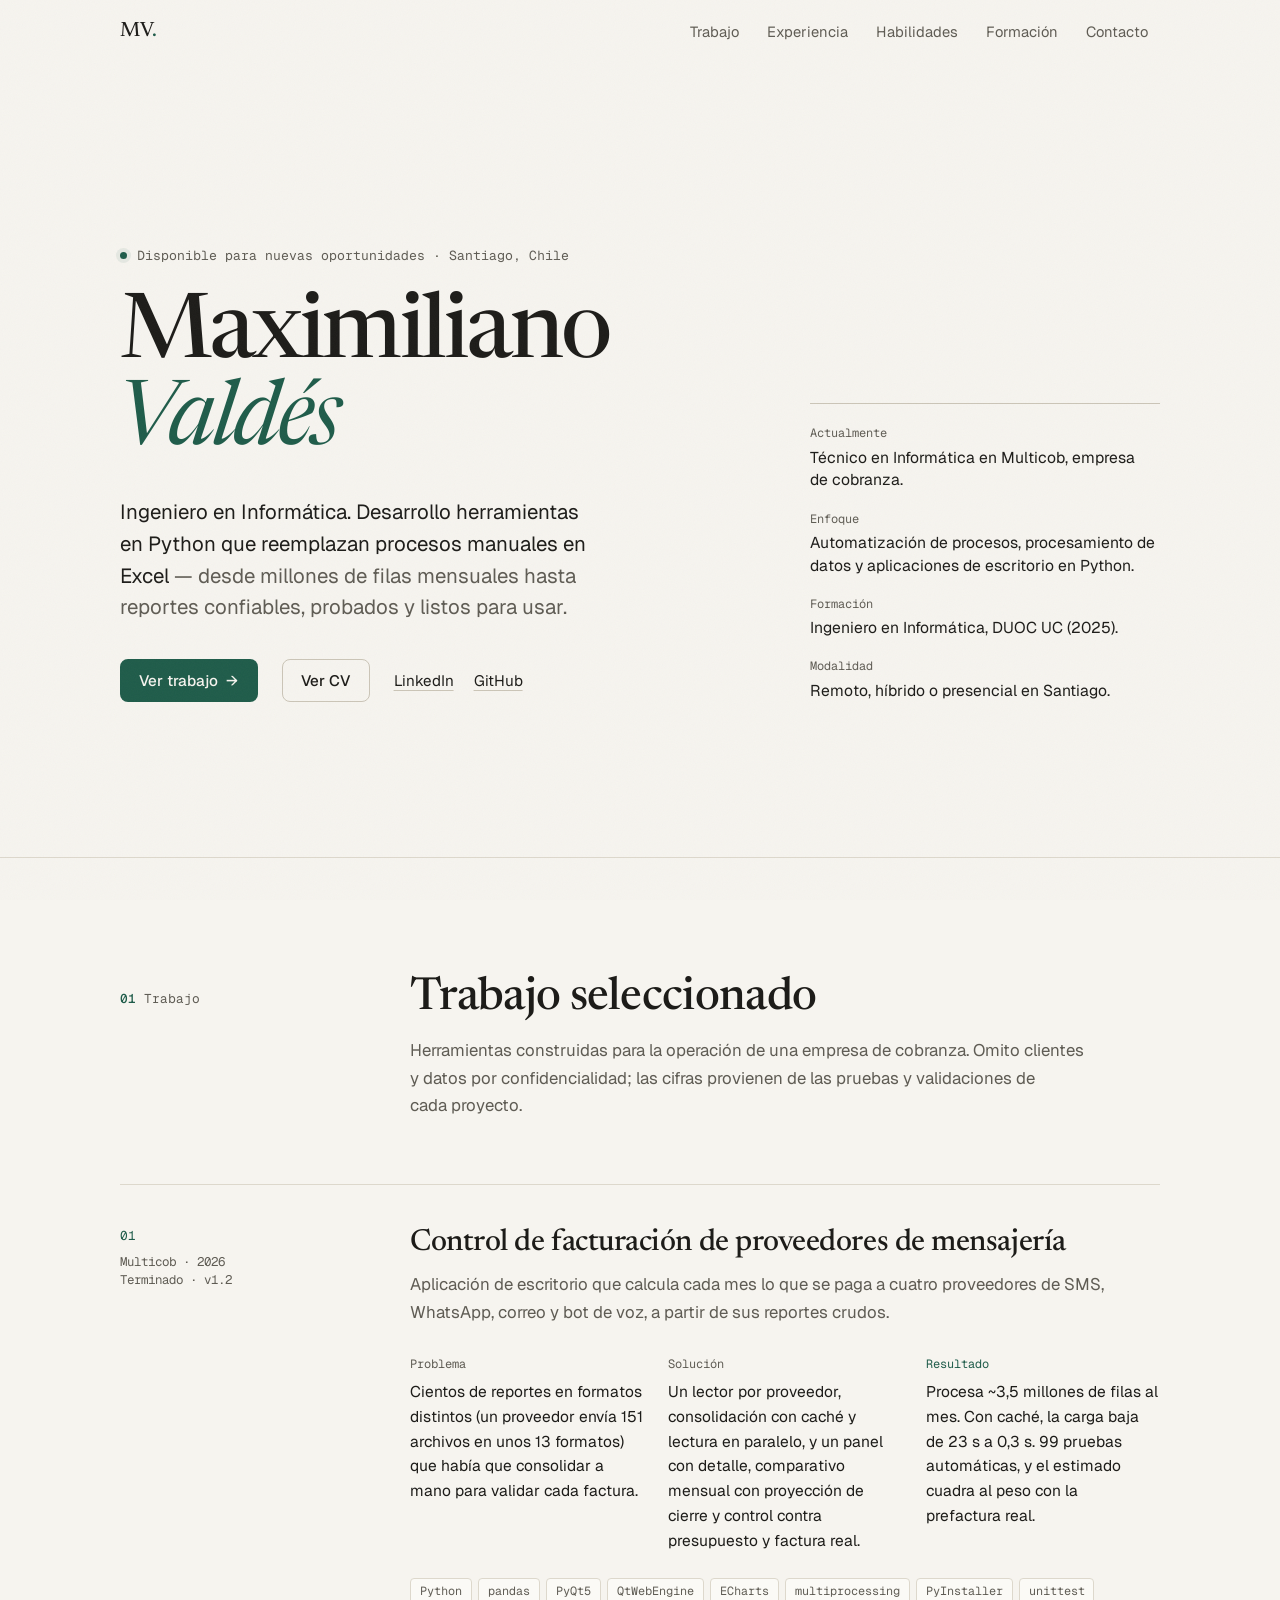
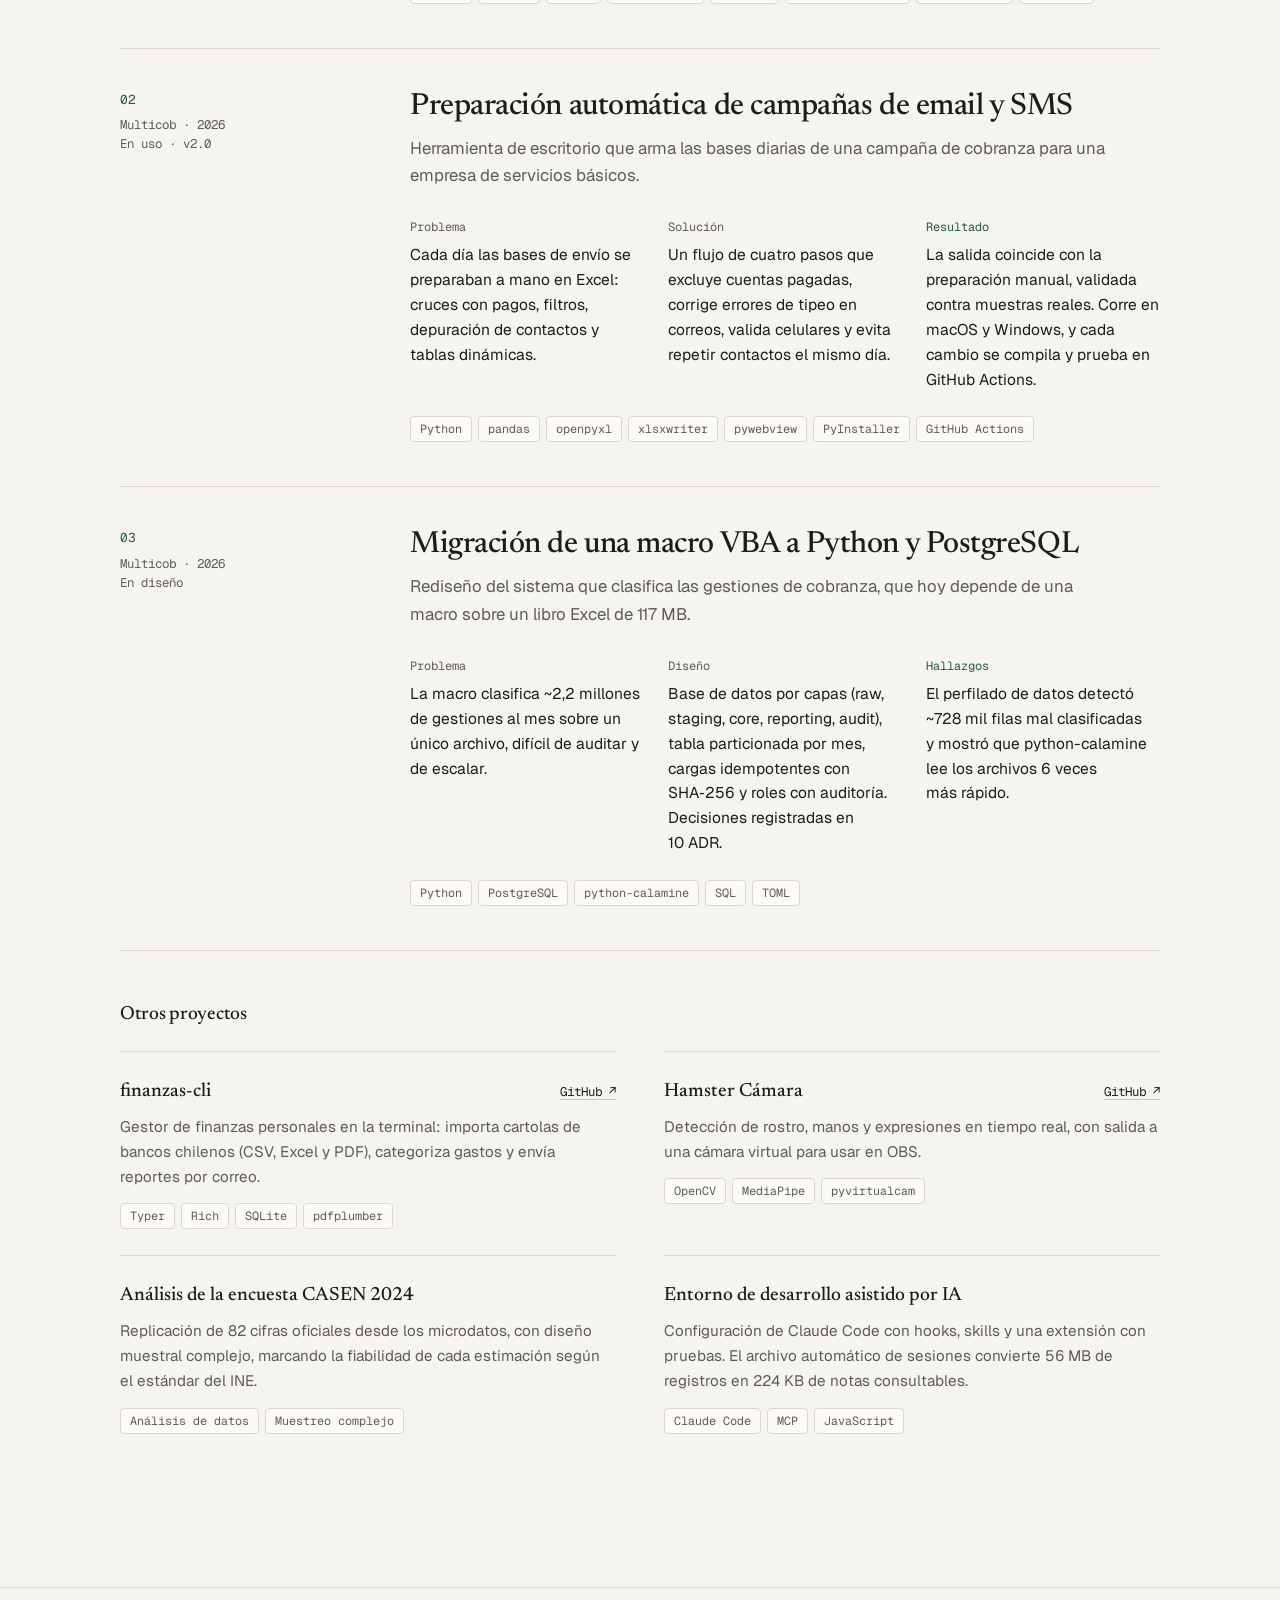
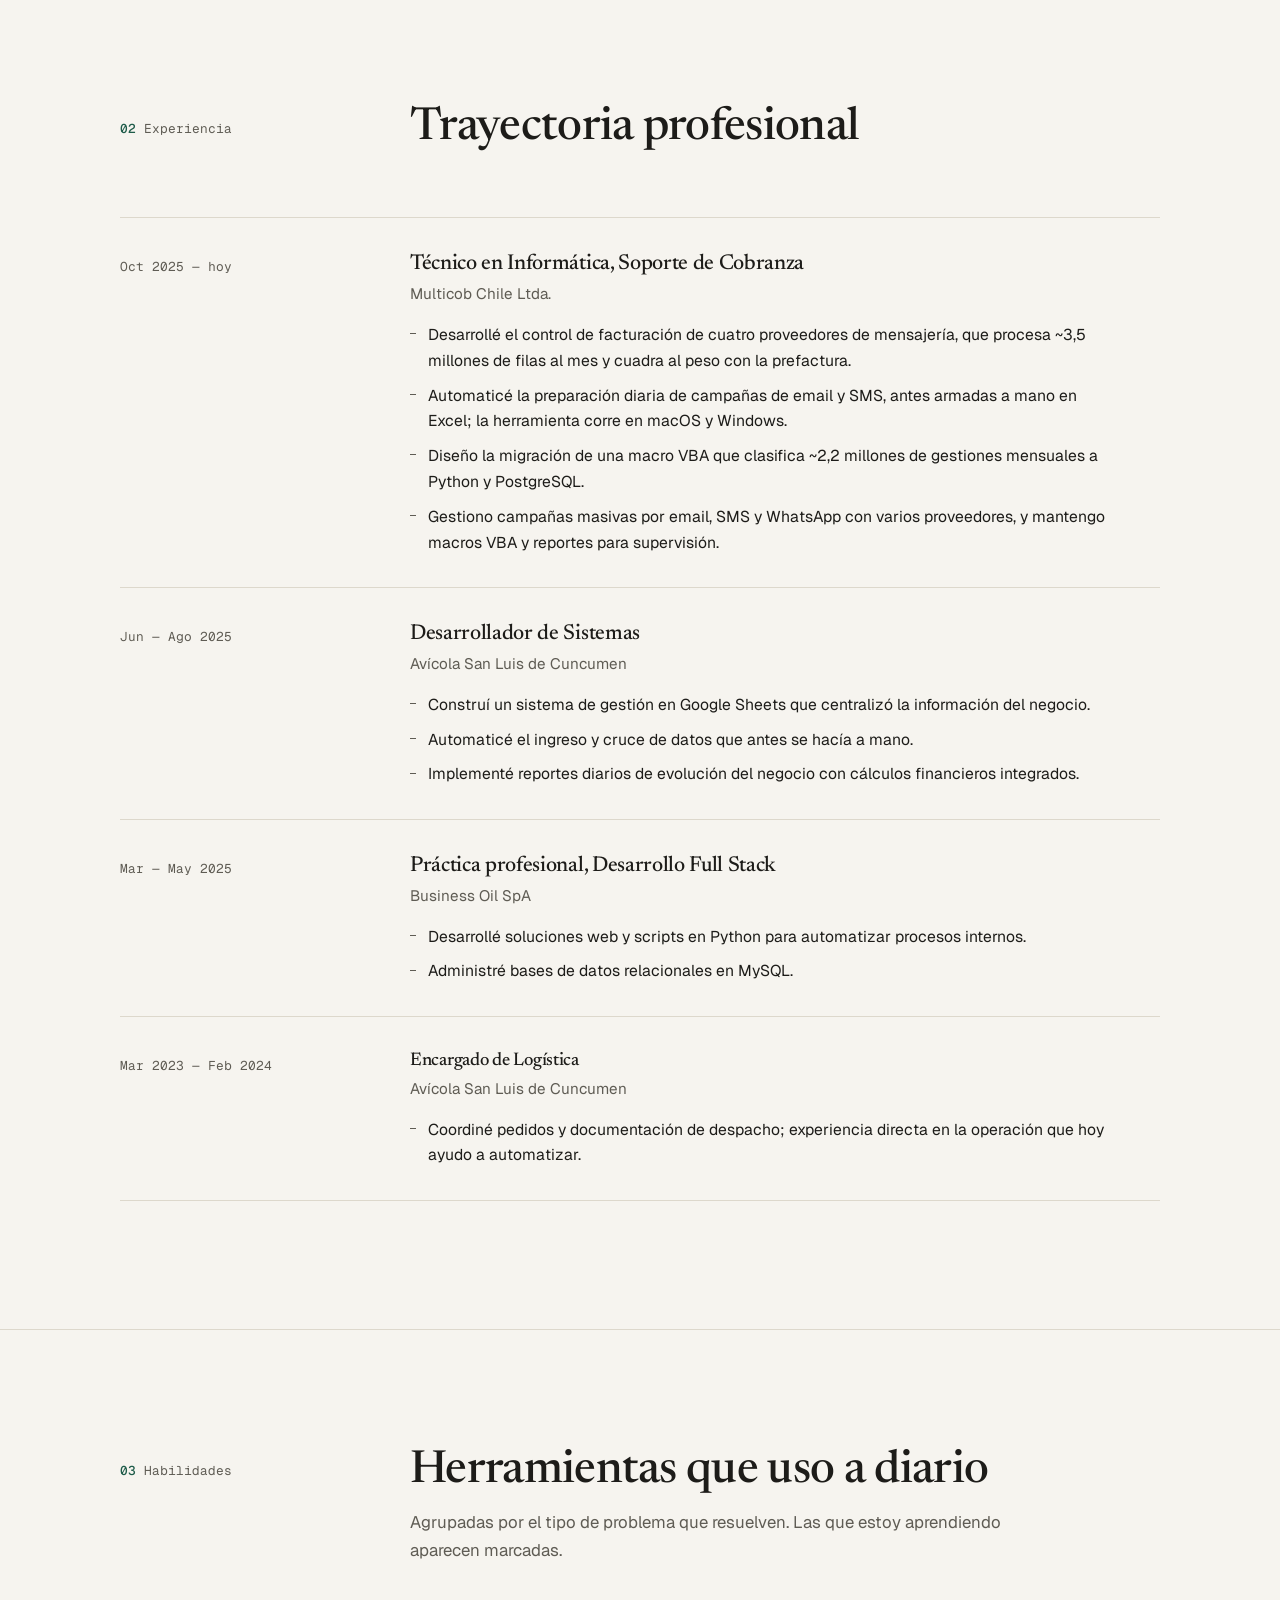
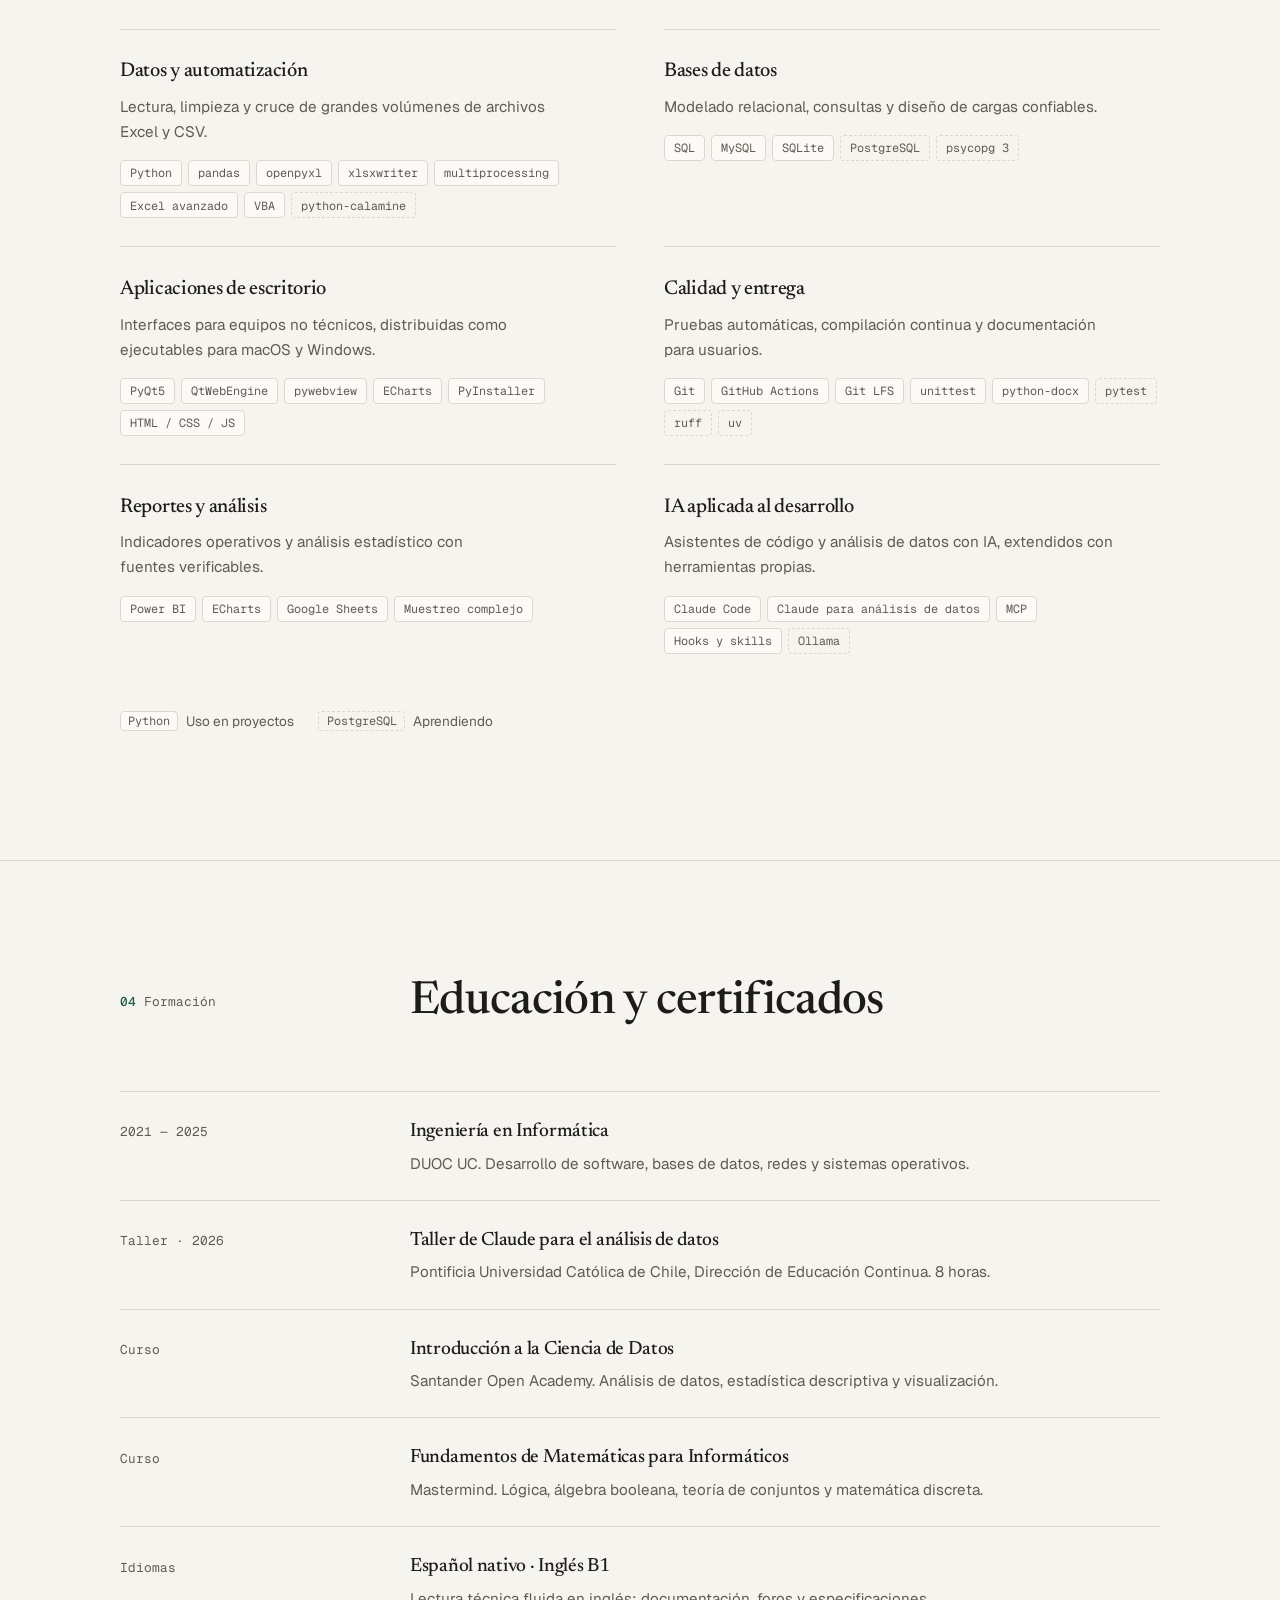
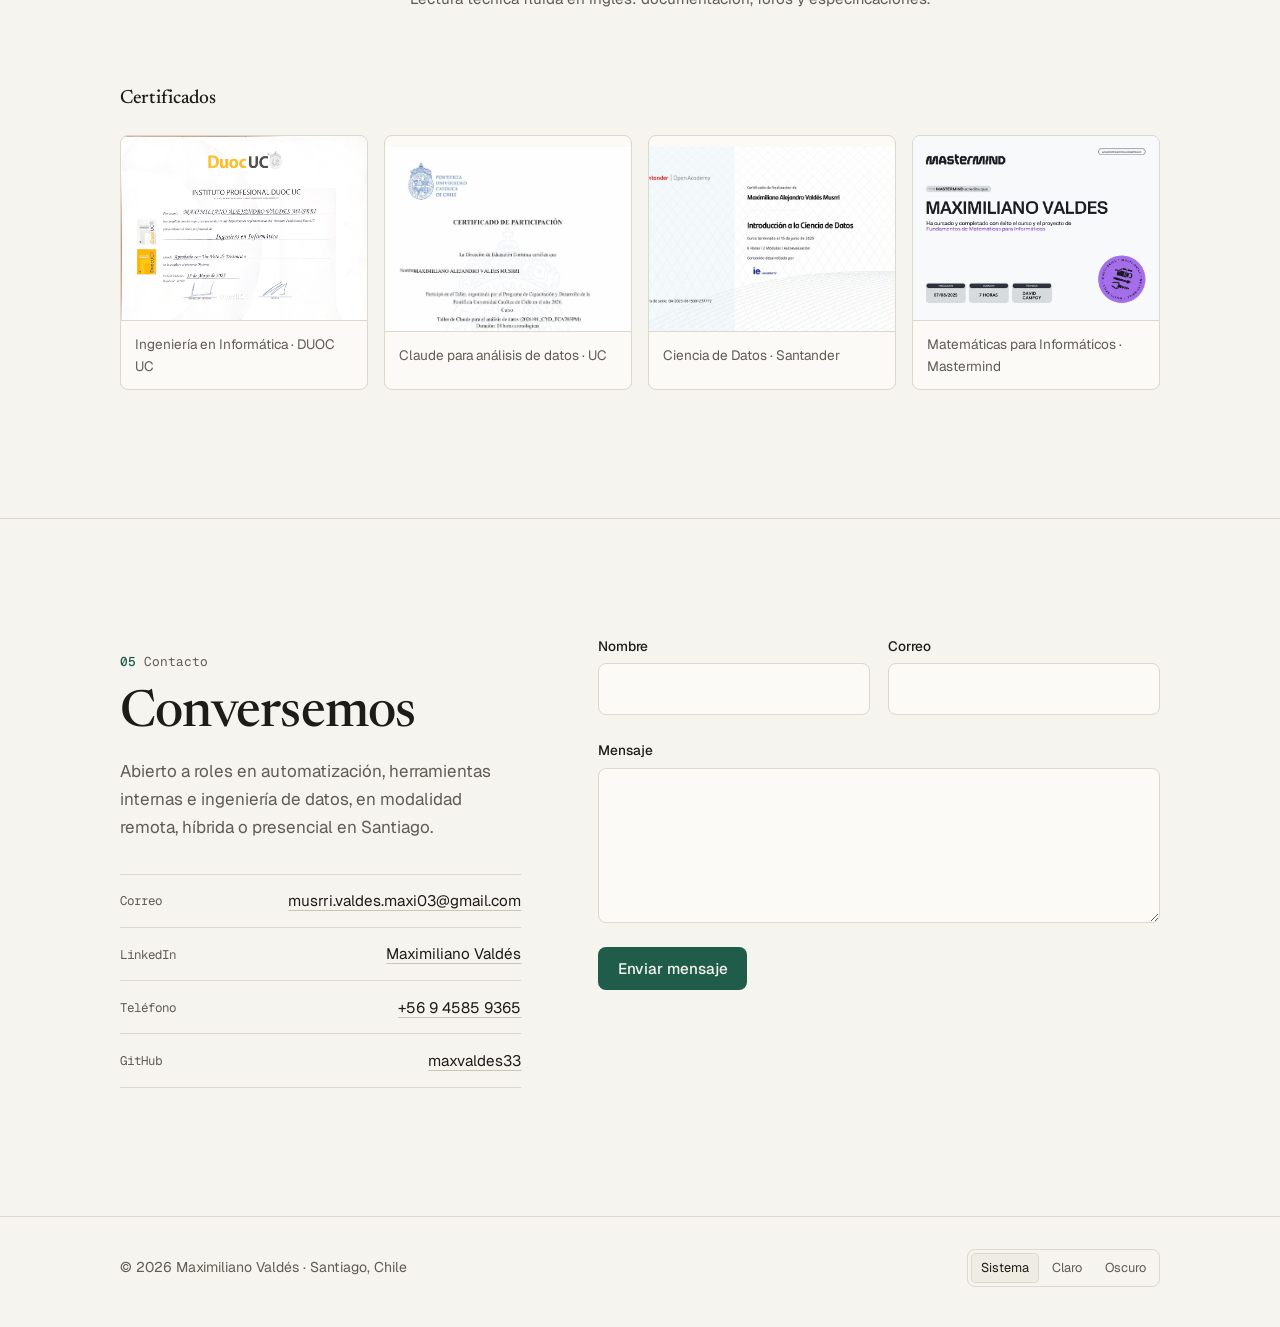
==== commit d5604e0a: "feat: agregar Taller de Claude para el análisis de datos (UC) Certificado de la Dirección de Educaci" ====
--- a/index.html
+++ b/index.html
@@ -406,9 +406,9 @@
       </div>
       <div class="skill-group reveal">
         <h3>IA aplicada al desarrollo</h3>
-        <p>Flujos de trabajo con asistentes de código, extendidos con herramientas propias.</p>
+        <p>Asistentes de código y análisis de datos con IA, extendidos con herramientas propias.</p>
         <ul class="tags">
-          <li class="tag">Claude Code</li><li class="tag">MCP</li><li class="tag">Hooks y skills</li><li class="tag is-learning">Ollama</li>
+          <li class="tag">Claude Code</li><li class="tag">Claude para análisis de datos</li><li class="tag">MCP</li><li class="tag">Hooks y skills</li><li class="tag is-learning">Ollama</li>
         </ul>
       </div>
     </div>
@@ -436,6 +436,13 @@
         <div>
           <h3>Ingeniería en Informática</h3>
           <p>DUOC UC. Desarrollo de software, bases de datos, redes y sistemas operativos.</p>
+        </div>
+      </li>
+      <li class="edu-item reveal">
+        <p class="xp-date">Taller · 2026</p>
+        <div>
+          <h3>Taller de Claude para el análisis de datos</h3>
+          <p>Pontificia Universidad Católica de Chile, Dirección de Educación Continua. 8 horas.</p>
         </div>
       </li>
       <li class="edu-item reveal">
@@ -468,10 +475,14 @@
         <span>Ingeniería en Informática · DUOC UC</span>
       </button>
       <button type="button" class="cert-card reveal" data-gallery="1">
+        <img src="Certificados/certificado_claude_analisis_datos_uc.jpeg" alt="Certificado de participación del Taller de Claude para el análisis de datos, Pontificia Universidad Católica de Chile" loading="lazy" />
+        <span>Claude para análisis de datos · UC</span>
+      </button>
+      <button type="button" class="cert-card reveal" data-gallery="2">
         <img src="Certificados/1756486420666.jpeg" alt="Certificado del curso Introducción a la Ciencia de Datos, Santander Open Academy" loading="lazy" />
         <span>Ciencia de Datos · Santander</span>
       </button>
-      <button type="button" class="cert-card reveal" data-gallery="2">
+      <button type="button" class="cert-card reveal" data-gallery="3">
         <img src="Certificados/certificado_matematicas.jpeg" alt="Certificado del curso Fundamentos de Matemáticas para Informáticos, Mastermind" loading="lazy" />
         <span>Matemáticas para Informáticos · Mastermind</span>
       </button>
--- a/styles.css
+++ b/styles.css
@@ -444,7 +444,7 @@
 .cert-head { font-family: var(--font-serif); font-size: 1.2rem; margin: 3rem 0 1.25rem; }
 .cert-grid {
   display: grid;
-  grid-template-columns: repeat(3, minmax(0, 1fr));
+  grid-template-columns: repeat(4, minmax(0, 1fr));
   gap: 1rem;
 }
 .cert-card {
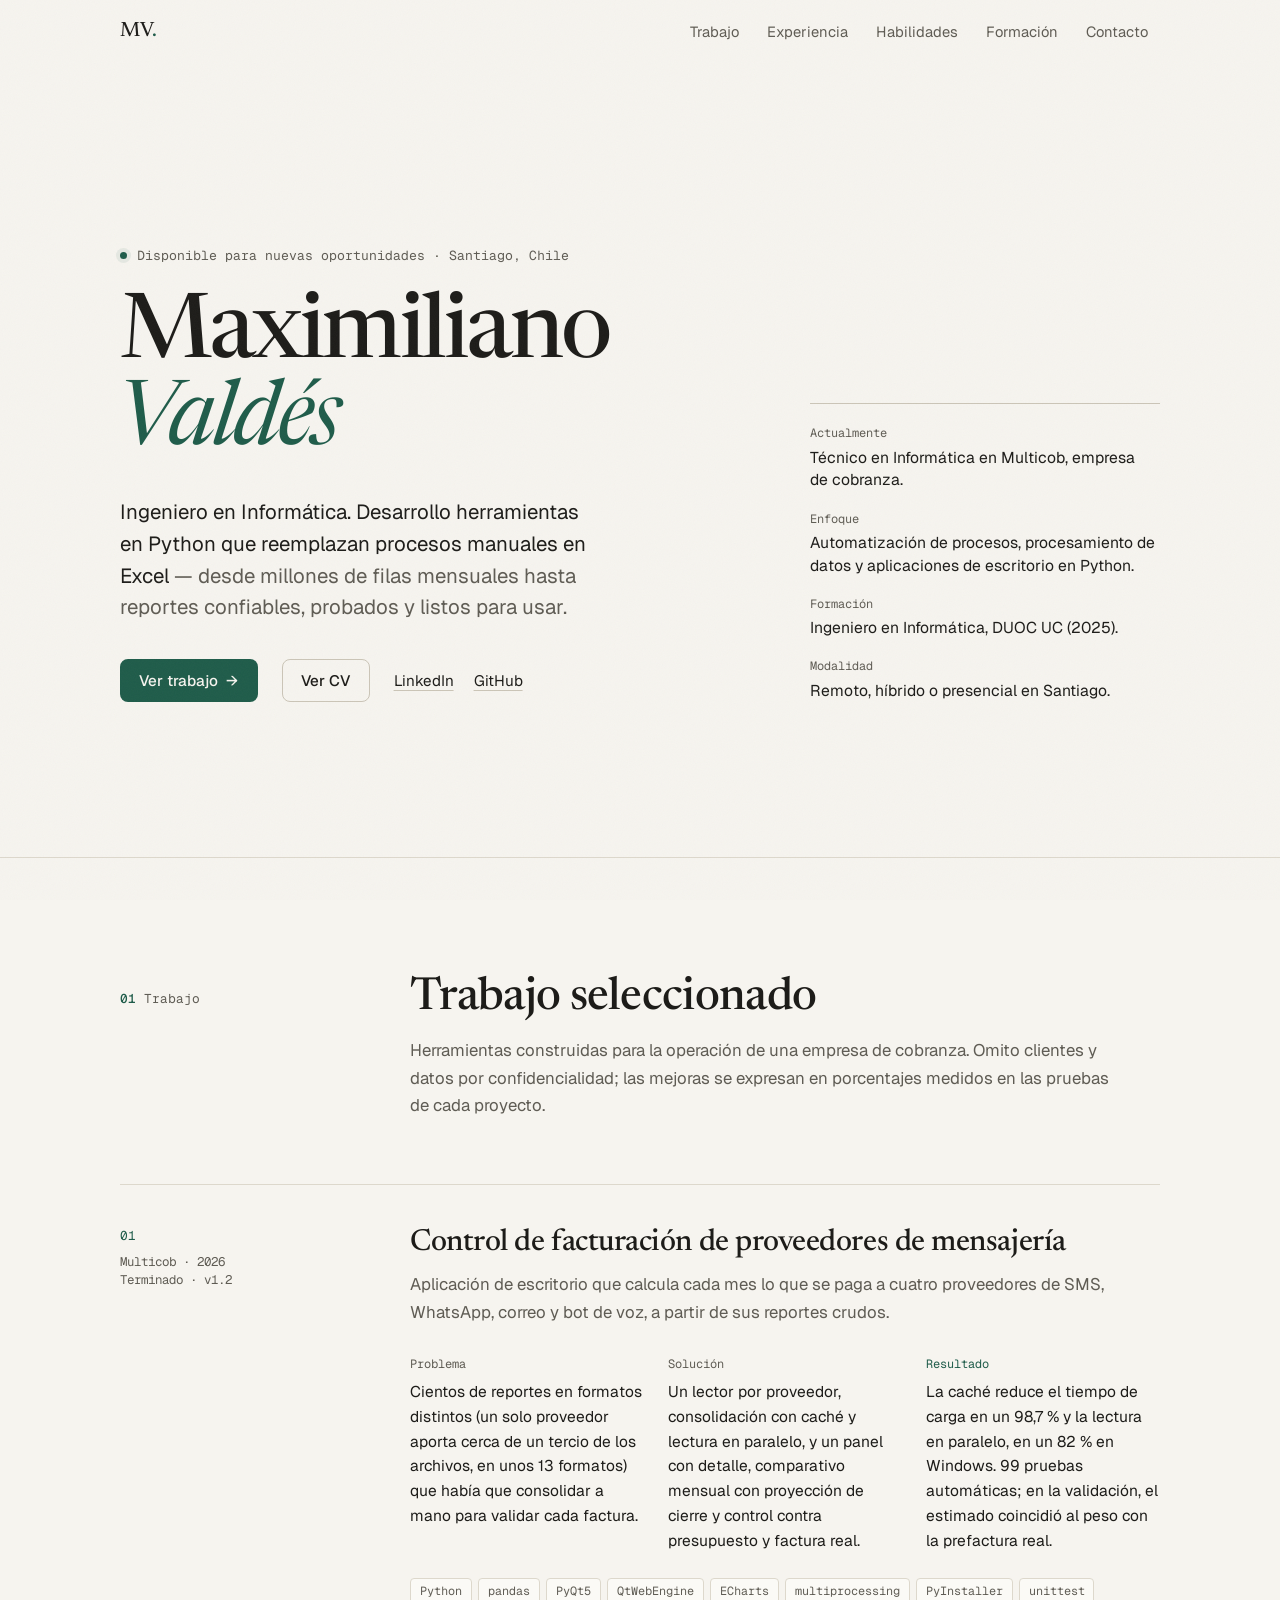
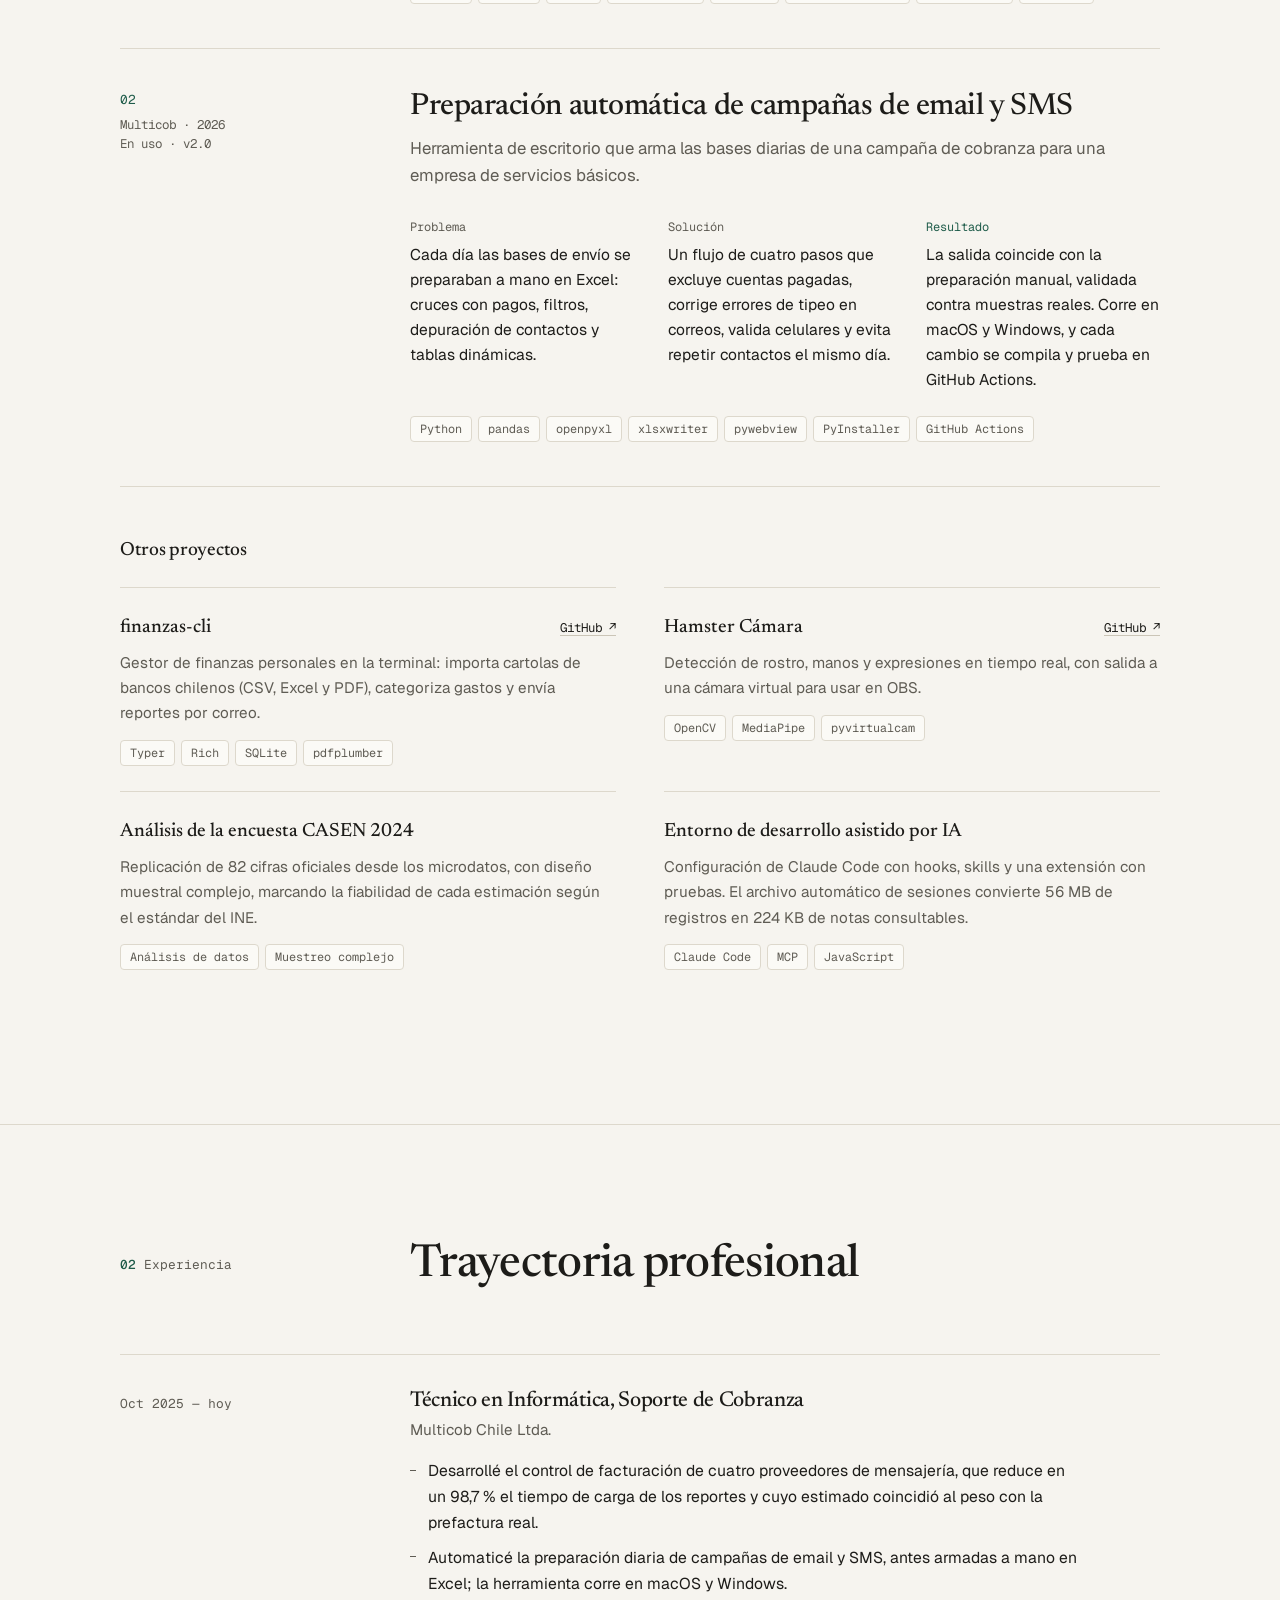
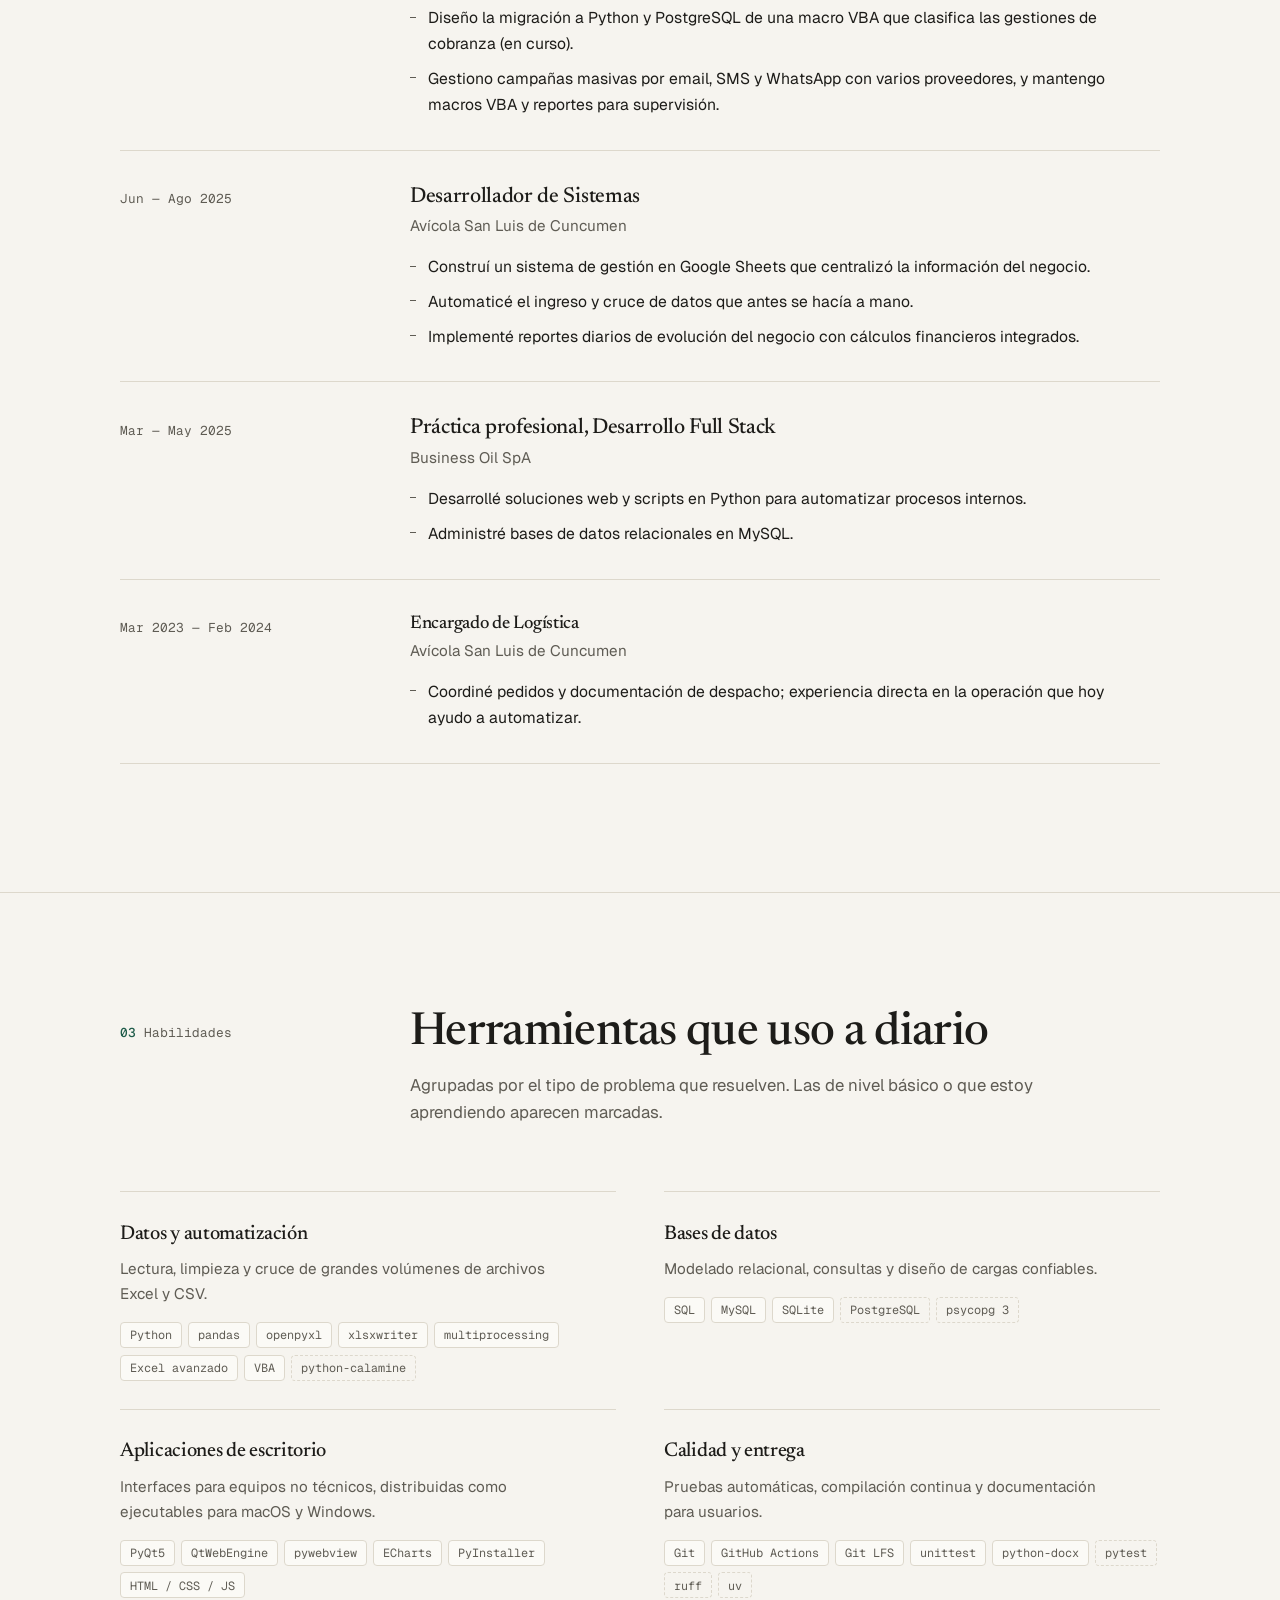
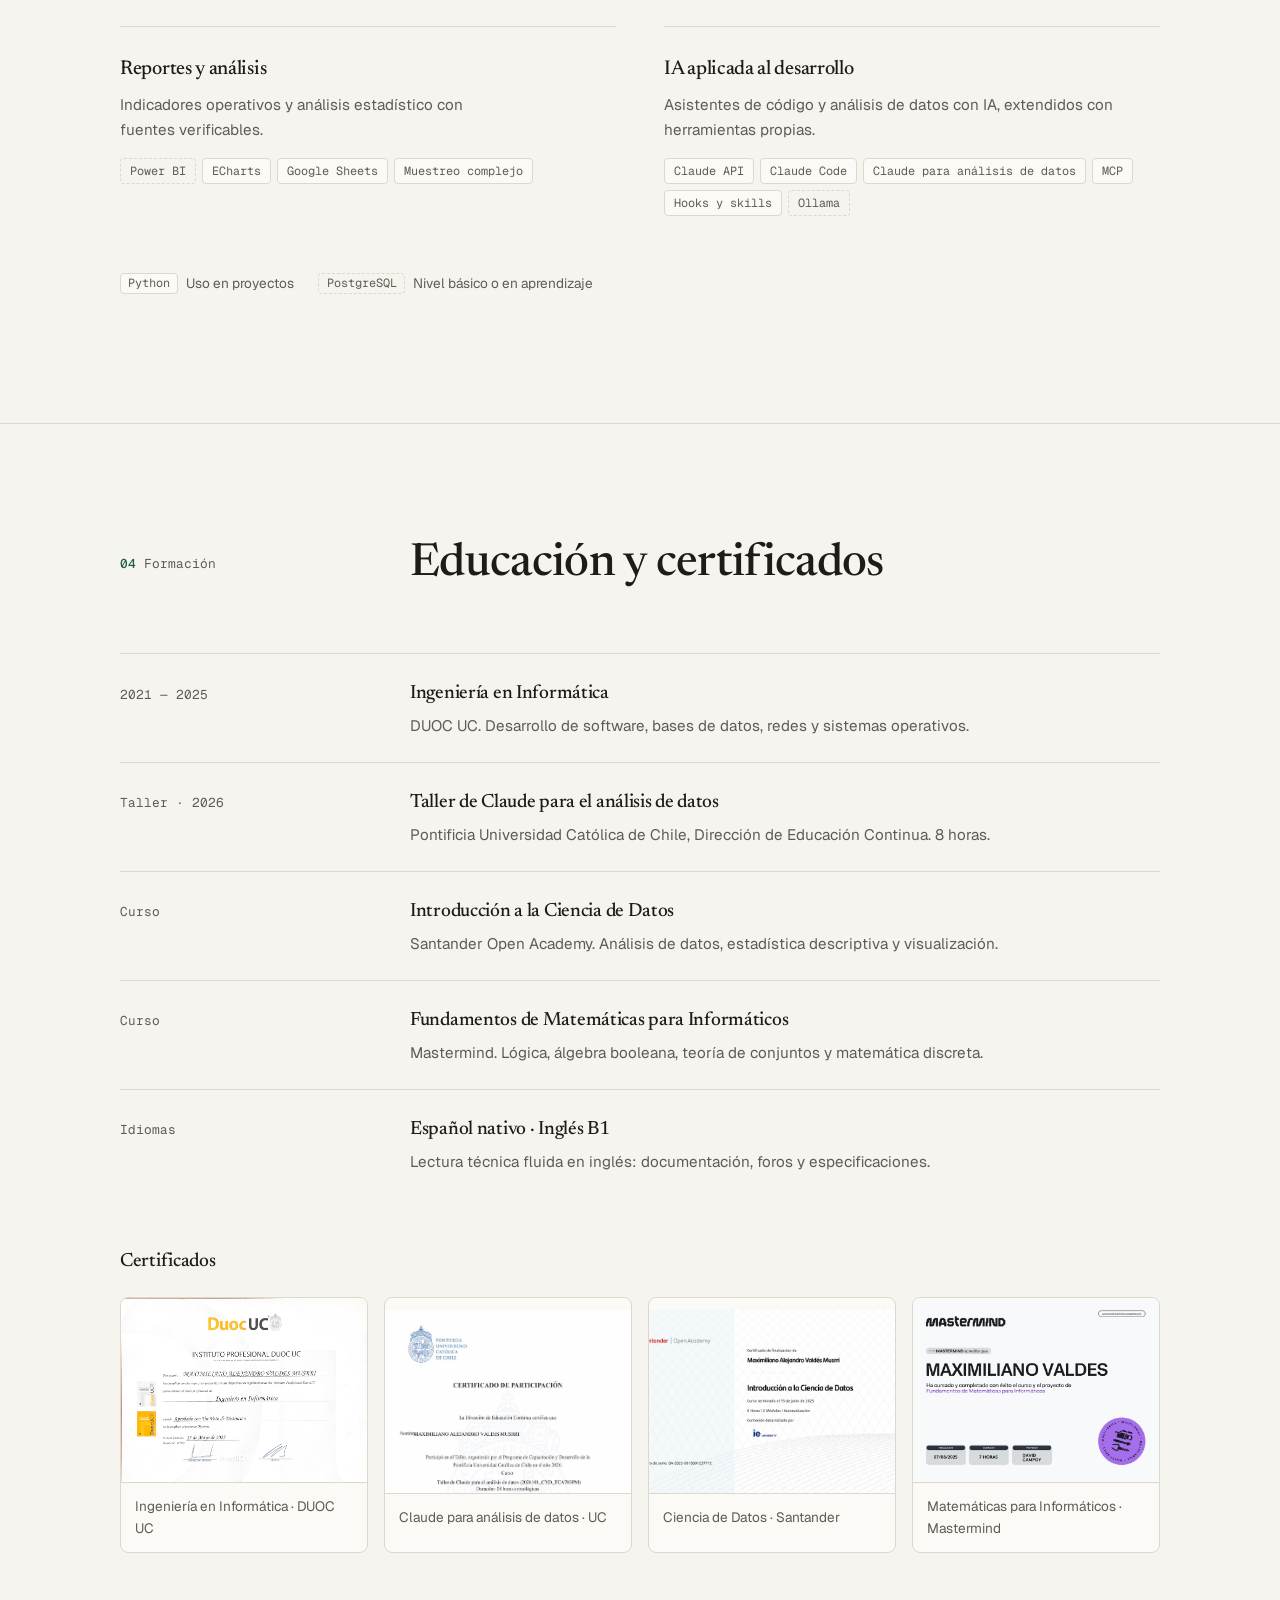
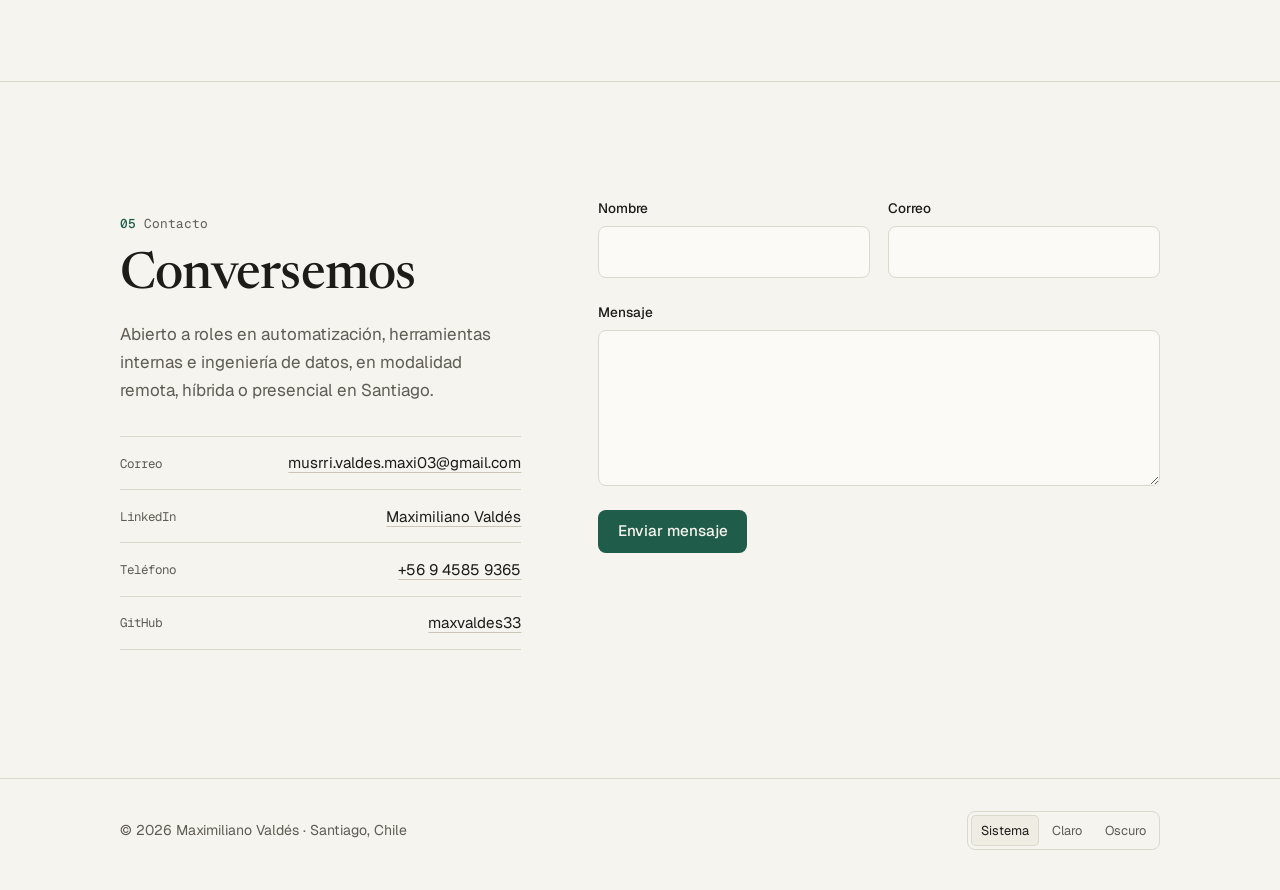
==== commit a41190dc: "fix: cifras en porcentajes y nivel real de Power BI y Claude API - Mejoras de Multicob expresadas en" ====
--- a/index.html
+++ b/index.html
@@ -150,7 +150,7 @@
         <h2 class="section-title reveal" id="trabajo-title">Trabajo seleccionado</h2>
         <p class="section-desc reveal">
           Herramientas construidas para la operación de una empresa de cobranza. Omito clientes y datos por
-          confidencialidad; las cifras provienen de las pruebas y validaciones de cada proyecto.
+          confidencialidad; las mejoras se expresan en porcentajes medidos en las pruebas de cada proyecto.
         </p>
       </div>
     </header>
@@ -170,7 +170,7 @@
           <dl class="case-points">
             <div>
               <dt>Problema</dt>
-              <dd>Cientos de reportes en formatos distintos (un proveedor envía 151 archivos en unos 13 formatos) que había que consolidar a mano para validar cada factura.</dd>
+              <dd>Cientos de reportes en formatos distintos (un solo proveedor aporta cerca de un tercio de los archivos, en unos 13 formatos) que había que consolidar a mano para validar cada factura.</dd>
             </div>
             <div>
               <dt>Solución</dt>
@@ -178,7 +178,7 @@
             </div>
             <div class="result">
               <dt>Resultado</dt>
-              <dd>Procesa ~3,5 millones de filas al mes. Con caché, la carga baja de 23 s a 0,3 s. 99 pruebas automáticas, y el estimado cuadra al peso con la prefactura real.</dd>
+              <dd>La caché reduce el tiempo de carga en un 98,7 % y la lectura en paralelo, en un 82 % en Windows. 99 pruebas automáticas; en la validación, el estimado coincidió al peso con la prefactura real.</dd>
             </div>
           </dl>
           <ul class="tags case-foot" aria-label="Tecnologías">
@@ -220,37 +220,6 @@
         </article>
       </li>
 
-      <li class="case reveal">
-        <div>
-          <p class="case-num">03</p>
-          <p class="case-meta-line">Multicob · 2026<br>En diseño</p>
-        </div>
-        <article>
-          <h3>Migración de una macro VBA a Python y PostgreSQL</h3>
-          <p class="case-summary">
-            Rediseño del sistema que clasifica las gestiones de cobranza, que hoy depende de una macro sobre un
-            libro Excel de 117 MB.
-          </p>
-          <dl class="case-points">
-            <div>
-              <dt>Problema</dt>
-              <dd>La macro clasifica ~2,2 millones de gestiones al mes sobre un único archivo, difícil de auditar y de escalar.</dd>
-            </div>
-            <div>
-              <dt>Diseño</dt>
-              <dd>Base de datos por capas (raw, staging, core, reporting, audit), tabla particionada por mes, cargas idempotentes con SHA&#8209;256 y roles con auditoría. Decisiones registradas en 10 ADR.</dd>
-            </div>
-            <div class="result">
-              <dt>Hallazgos</dt>
-              <dd>El perfilado de datos detectó ~728 mil filas mal clasificadas y mostró que python-calamine lee los archivos 6 veces más rápido.</dd>
-            </div>
-          </dl>
-          <ul class="tags case-foot" aria-label="Tecnologías">
-            <li class="tag">Python</li><li class="tag">PostgreSQL</li><li class="tag">python-calamine</li>
-            <li class="tag">SQL</li><li class="tag">TOML</li>
-          </ul>
-        </article>
-      </li>
     </ol>
 
     <h3 class="cert-head reveal">Otros proyectos</h3>
@@ -306,9 +275,9 @@
           <h3 class="xp-role">Técnico en Informática, Soporte de Cobranza</h3>
           <p class="xp-org">Multicob Chile Ltda.</p>
           <ul>
-            <li>Desarrollé el control de facturación de cuatro proveedores de mensajería, que procesa ~3,5 millones de filas al mes y cuadra al peso con la prefactura.</li>
+            <li>Desarrollé el control de facturación de cuatro proveedores de mensajería, que reduce en un 98,7 % el tiempo de carga de los reportes y cuyo estimado coincidió al peso con la prefactura real.</li>
             <li>Automaticé la preparación diaria de campañas de email y SMS, antes armadas a mano en Excel; la herramienta corre en macOS y Windows.</li>
-            <li>Diseño la migración de una macro VBA que clasifica ~2,2 millones de gestiones mensuales a Python y PostgreSQL.</li>
+            <li>Diseño la migración a Python y PostgreSQL de una macro VBA que clasifica las gestiones de cobranza (en curso).</li>
             <li>Gestiono campañas masivas por email, SMS y WhatsApp con varios proveedores, y mantengo macros VBA y reportes para supervisión.</li>
           </ul>
         </div>
@@ -360,7 +329,7 @@
       <p class="section-label reveal"><b>03</b>Habilidades</p>
       <div>
         <h2 class="section-title reveal" id="habilidades-title">Herramientas que uso a diario</h2>
-        <p class="section-desc reveal">Agrupadas por el tipo de problema que resuelven. Las que estoy aprendiendo aparecen marcadas.</p>
+        <p class="section-desc reveal">Agrupadas por el tipo de problema que resuelven. Las de nivel básico o que estoy aprendiendo aparecen marcadas.</p>
       </div>
     </header>
 
@@ -401,21 +370,21 @@
         <h3>Reportes y análisis</h3>
         <p>Indicadores operativos y análisis estadístico con fuentes verificables.</p>
         <ul class="tags">
-          <li class="tag">Power BI</li><li class="tag">ECharts</li><li class="tag">Google Sheets</li><li class="tag">Muestreo complejo</li>
+          <li class="tag is-learning">Power BI</li><li class="tag">ECharts</li><li class="tag">Google Sheets</li><li class="tag">Muestreo complejo</li>
         </ul>
       </div>
       <div class="skill-group reveal">
         <h3>IA aplicada al desarrollo</h3>
         <p>Asistentes de código y análisis de datos con IA, extendidos con herramientas propias.</p>
         <ul class="tags">
-          <li class="tag">Claude Code</li><li class="tag">Claude para análisis de datos</li><li class="tag">MCP</li><li class="tag">Hooks y skills</li><li class="tag is-learning">Ollama</li>
+          <li class="tag">Claude API</li><li class="tag">Claude Code</li><li class="tag">Claude para análisis de datos</li><li class="tag">MCP</li><li class="tag">Hooks y skills</li><li class="tag is-learning">Ollama</li>
         </ul>
       </div>
     </div>
 
     <div class="skills-legend reveal">
       <span><span class="tag">Python</span> Uso en proyectos</span>
-      <span><span class="tag is-learning">PostgreSQL</span> Aprendiendo</span>
+      <span><span class="tag is-learning">PostgreSQL</span> Nivel básico o en aprendizaje</span>
     </div>
   </div>
 </section>
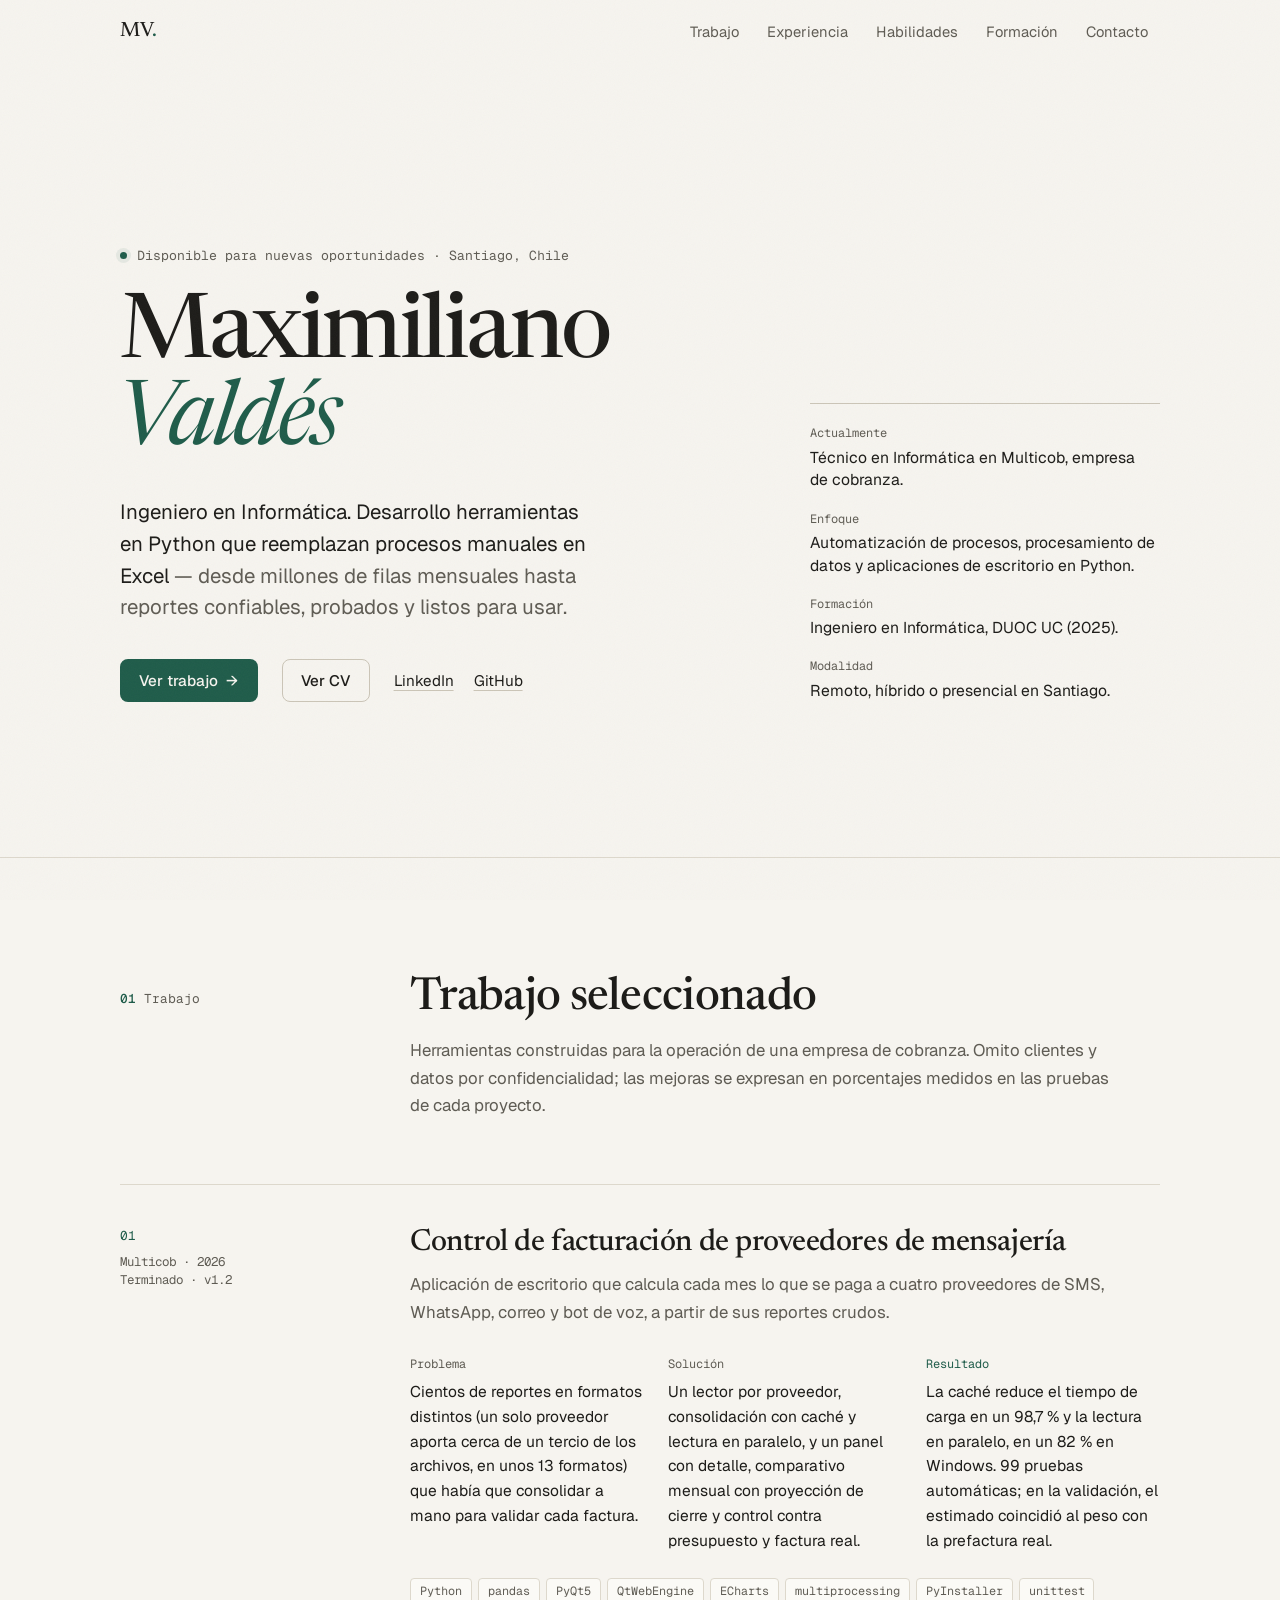
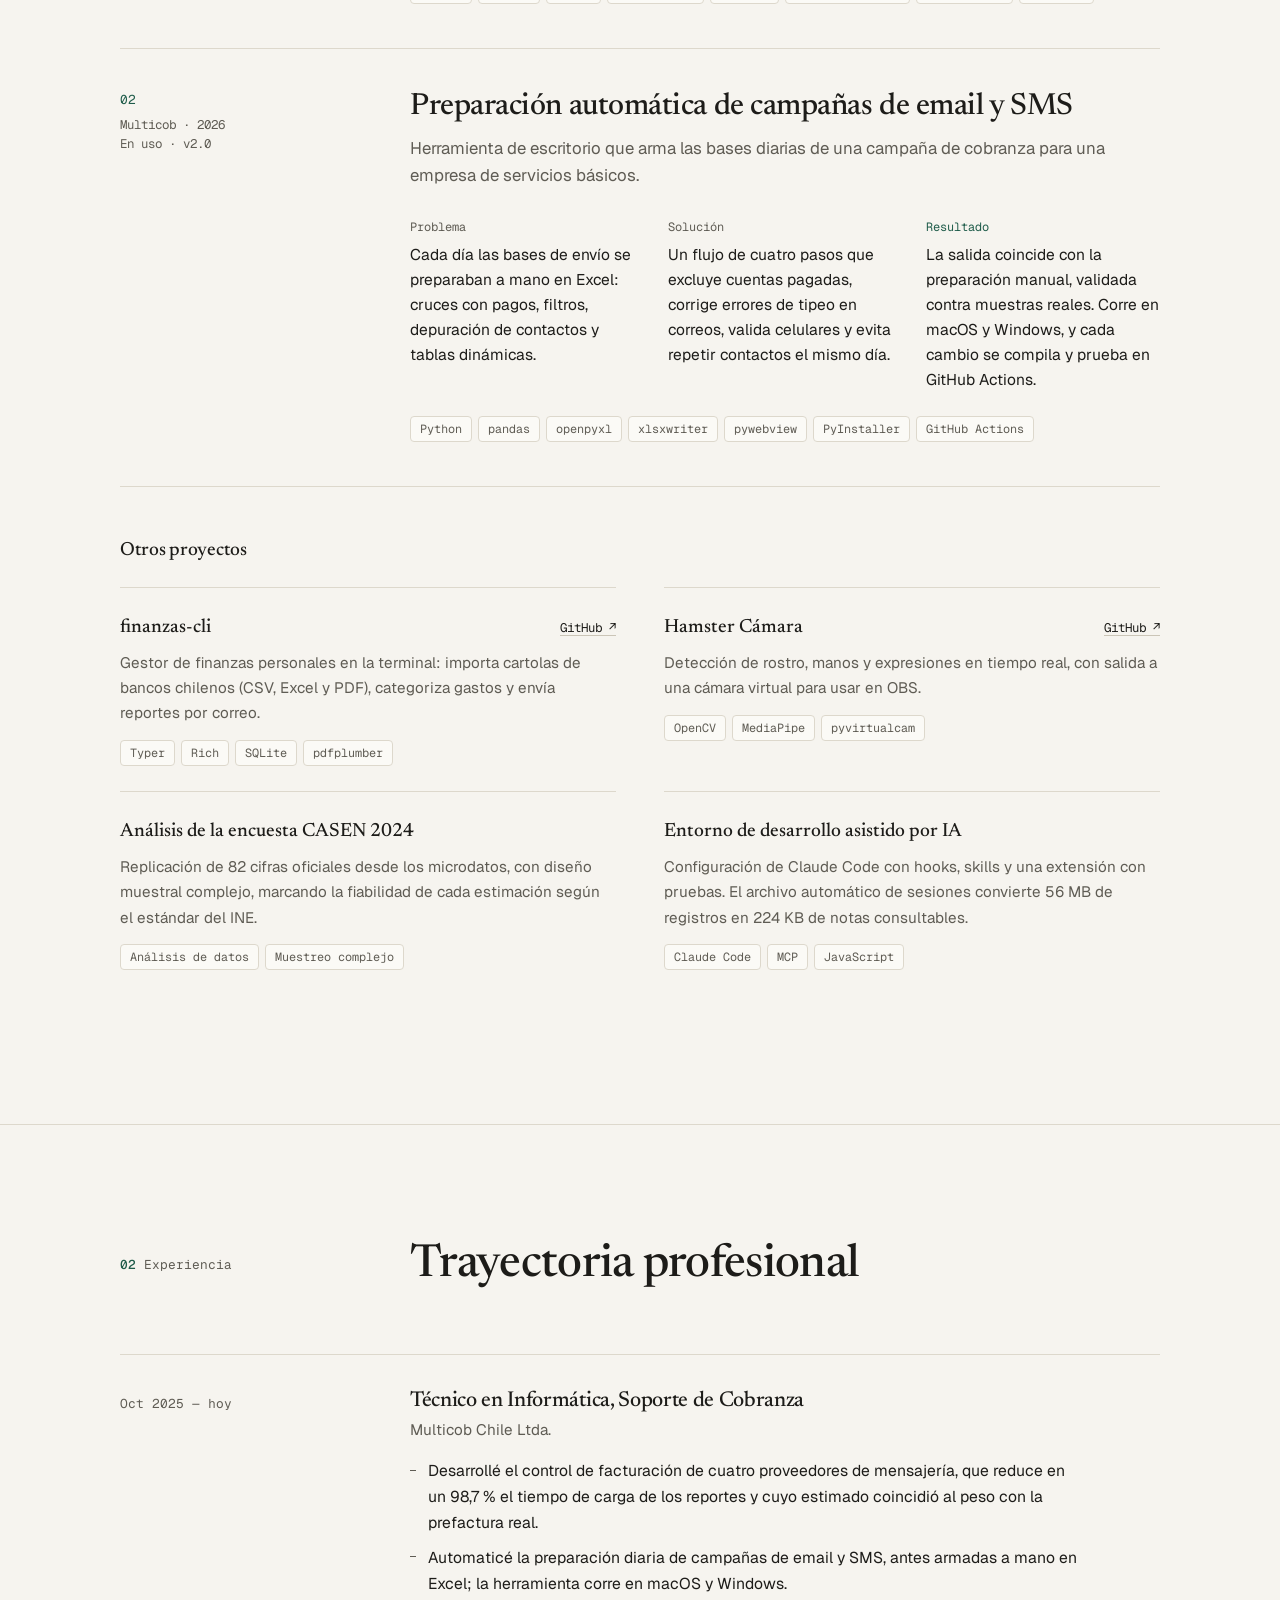
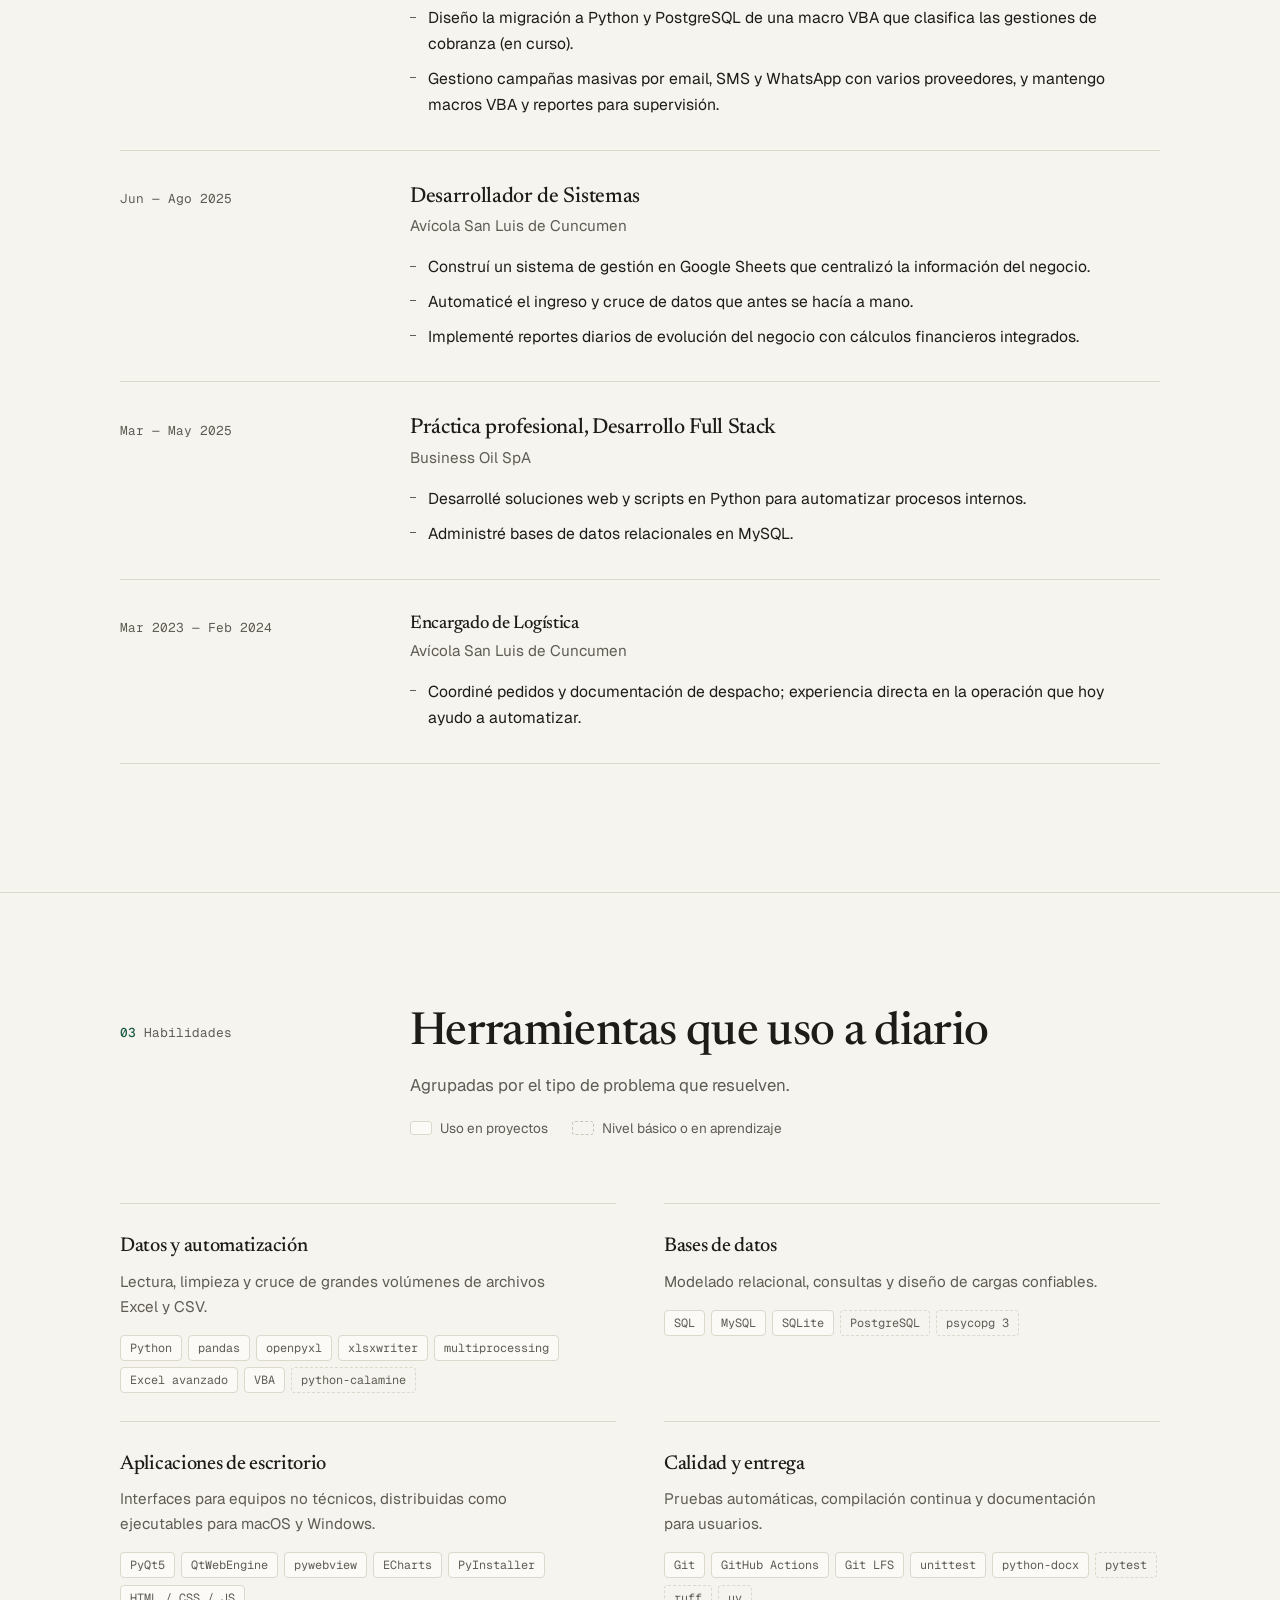
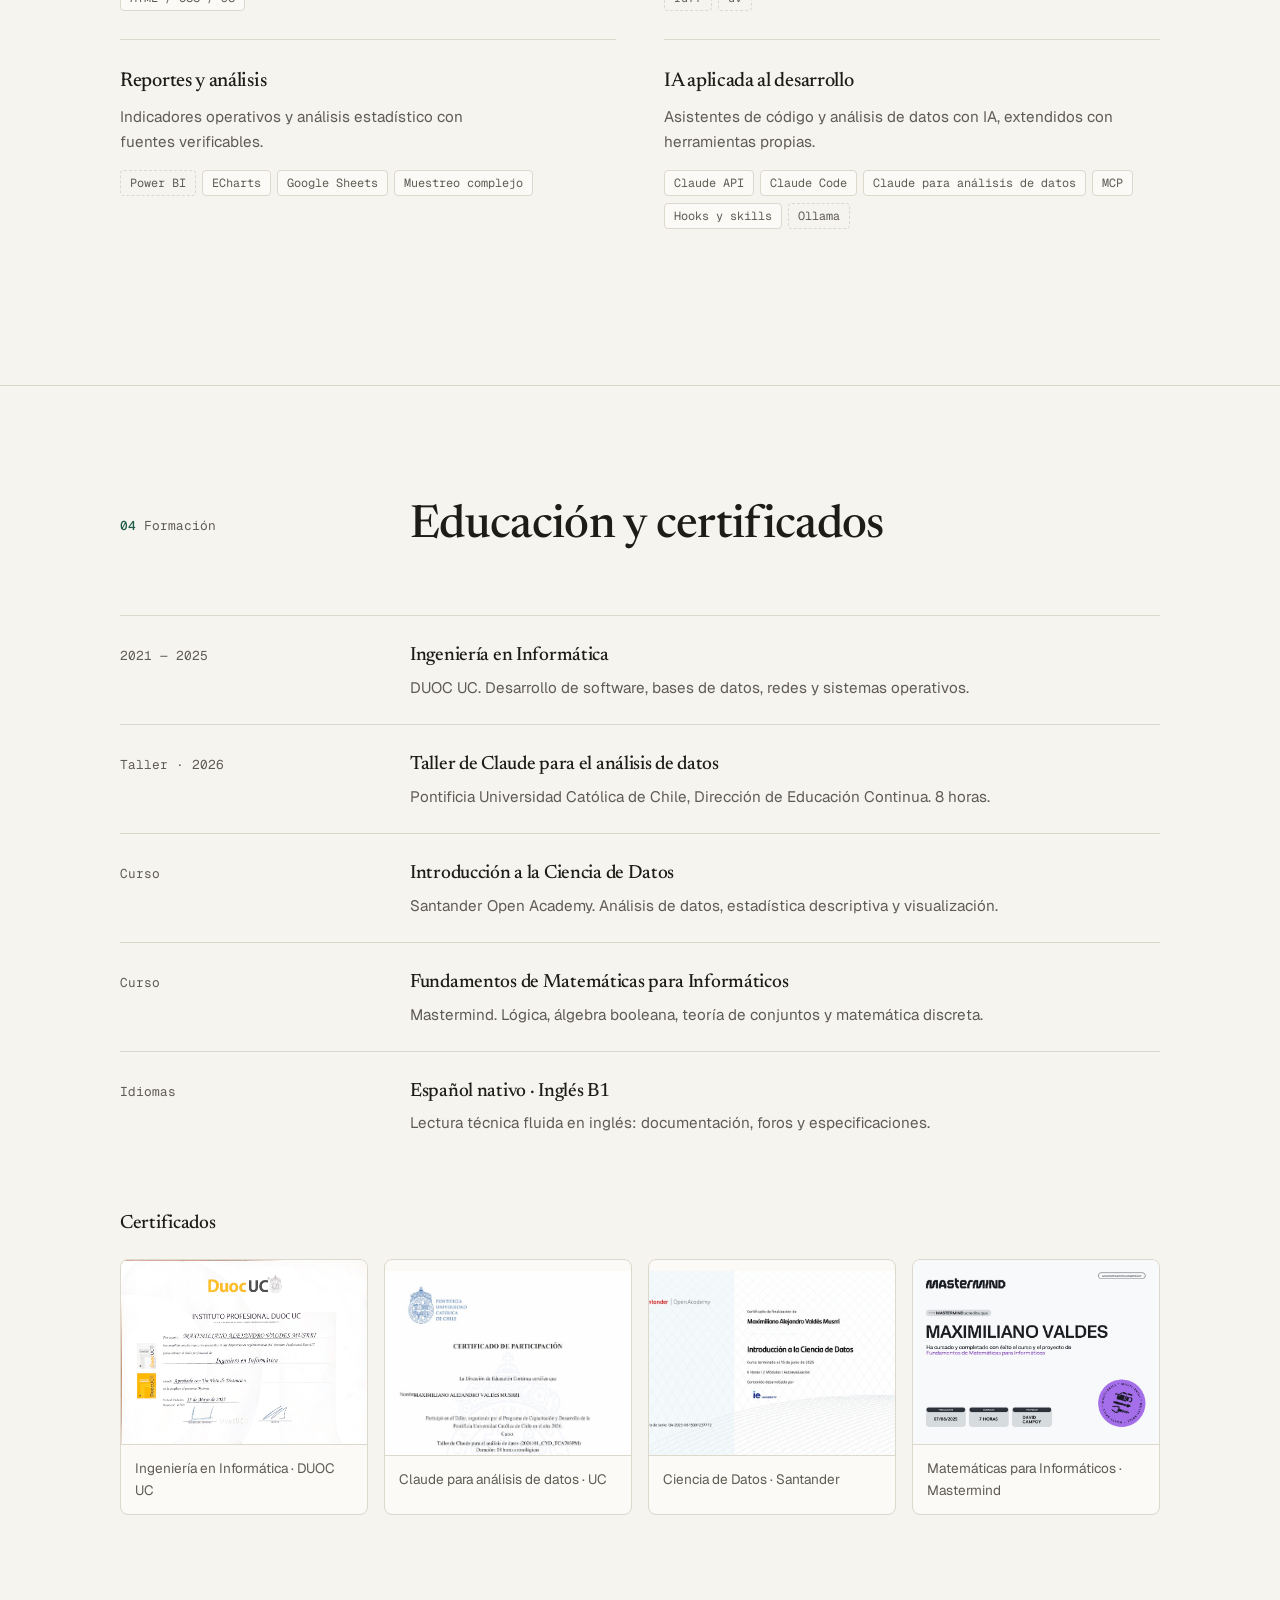
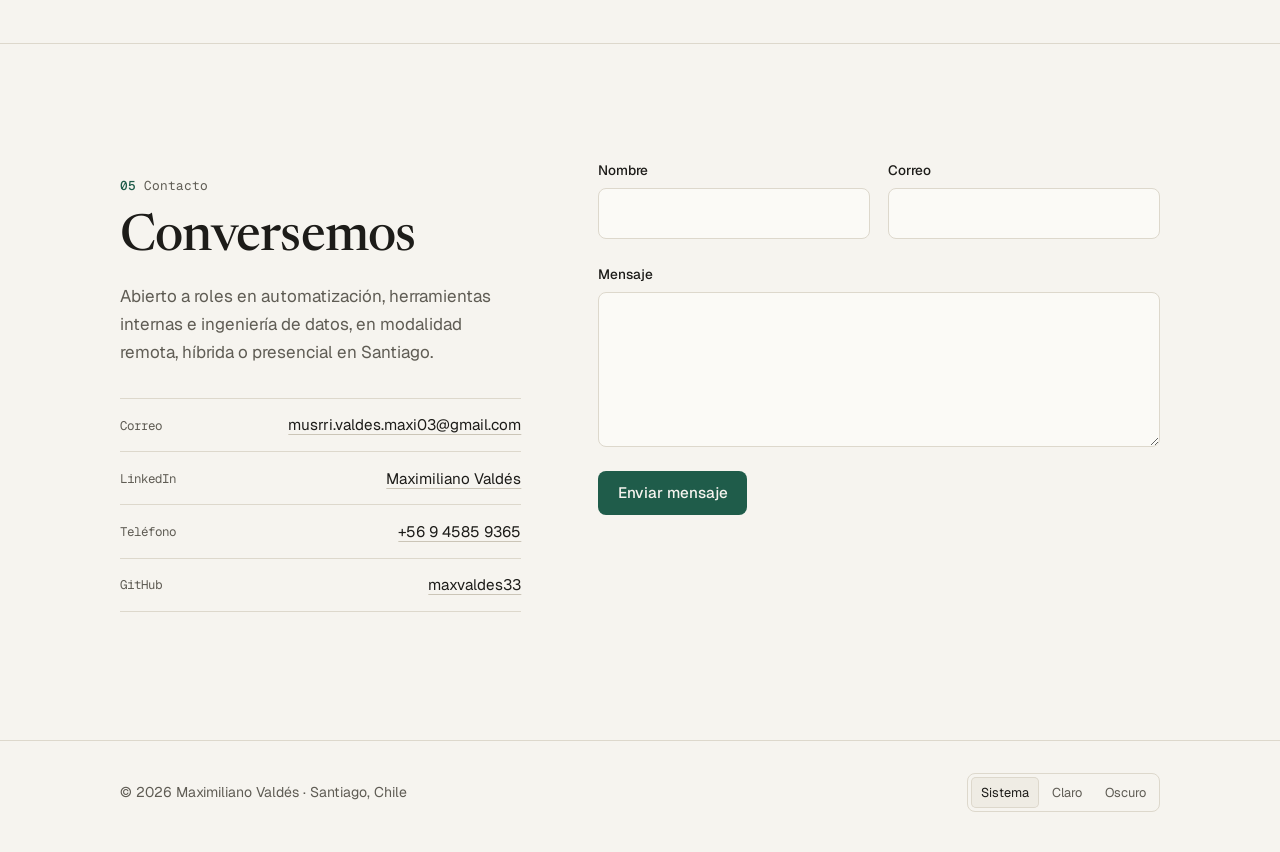
==== commit ecb66998: "fix: leyenda de habilidades junto a la descripción, con muestras neutras Las etiquetas de ejemplo (P" ====
--- a/index.html
+++ b/index.html
@@ -329,7 +329,11 @@
       <p class="section-label reveal"><b>03</b>Habilidades</p>
       <div>
         <h2 class="section-title reveal" id="habilidades-title">Herramientas que uso a diario</h2>
-        <p class="section-desc reveal">Agrupadas por el tipo de problema que resuelven. Las de nivel básico o que estoy aprendiendo aparecen marcadas.</p>
+        <p class="section-desc reveal">Agrupadas por el tipo de problema que resuelven.</p>
+        <p class="skills-legend reveal">
+          <span><i class="swatch" aria-hidden="true"></i>Uso en proyectos</span>
+          <span><i class="swatch is-learning" aria-hidden="true"></i>Nivel básico o en aprendizaje</span>
+        </p>
       </div>
     </header>
 
@@ -382,10 +386,6 @@
       </div>
     </div>
 
-    <div class="skills-legend reveal">
-      <span><span class="tag">Python</span> Uso en proyectos</span>
-      <span><span class="tag is-learning">PostgreSQL</span> Nivel básico o en aprendizaje</span>
-    </div>
   </div>
 </section>
 
--- a/styles.css
+++ b/styles.css
@@ -422,11 +422,18 @@
 .skill-group p { color: var(--muted); font-size: 0.95rem; margin: 0.35rem 0 1rem; max-width: 46ch; }
 .skills-legend {
   display: flex; flex-wrap: wrap; gap: 0.5rem 1.5rem;
-  margin-top: 1.75rem;
+  margin-top: 1.1rem;
   font-size: 0.85rem; color: var(--muted);
 }
 .skills-legend span { display: inline-flex; align-items: center; gap: 0.5rem; }
-.skills-legend .tag { padding: 0.2rem 0.45rem; }
+.swatch {
+  display: inline-block;
+  width: 22px; height: 14px;
+  border: 1px solid var(--border);
+  border-radius: 3px;
+  background: var(--card);
+}
+.swatch.is-learning { border-style: dashed; border-color: var(--rule); background: transparent; }
 
 /* ── Formación ──────────────────────────────────────────── */
 .edu { list-style: none; }
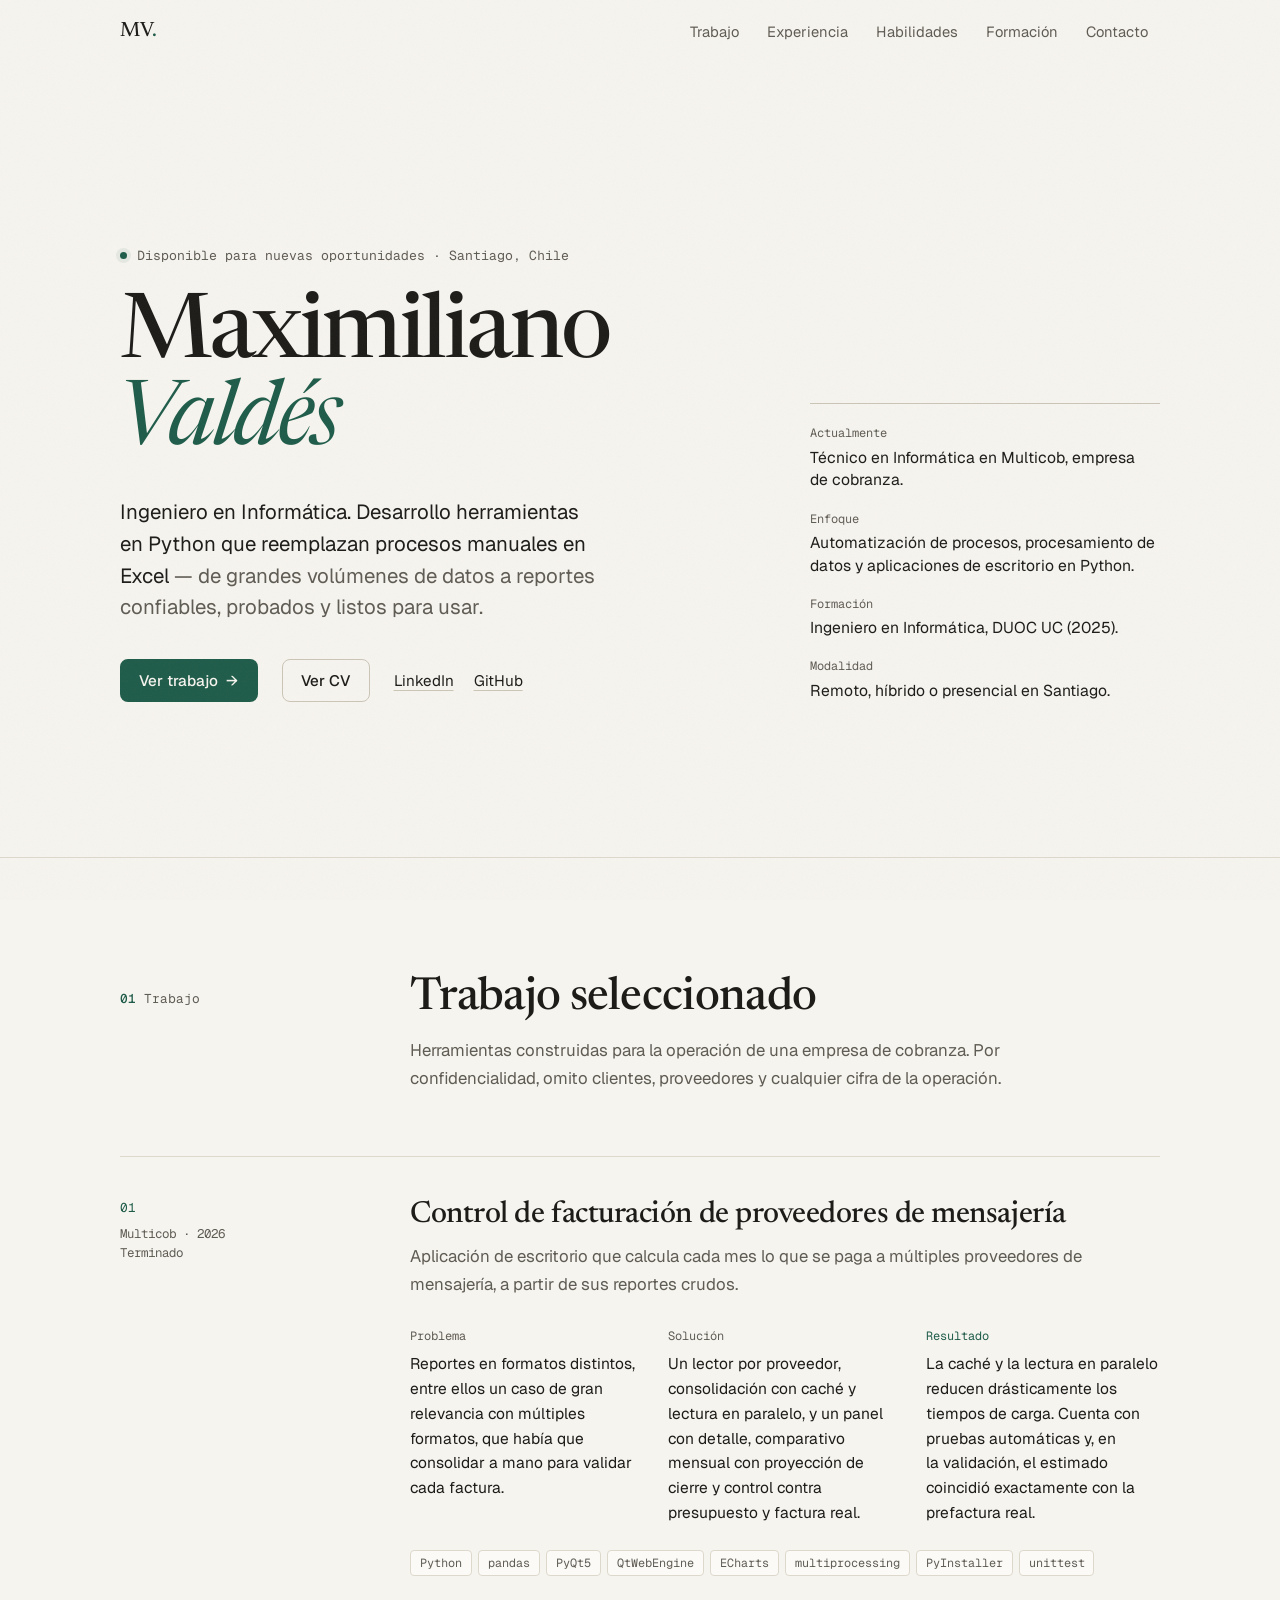
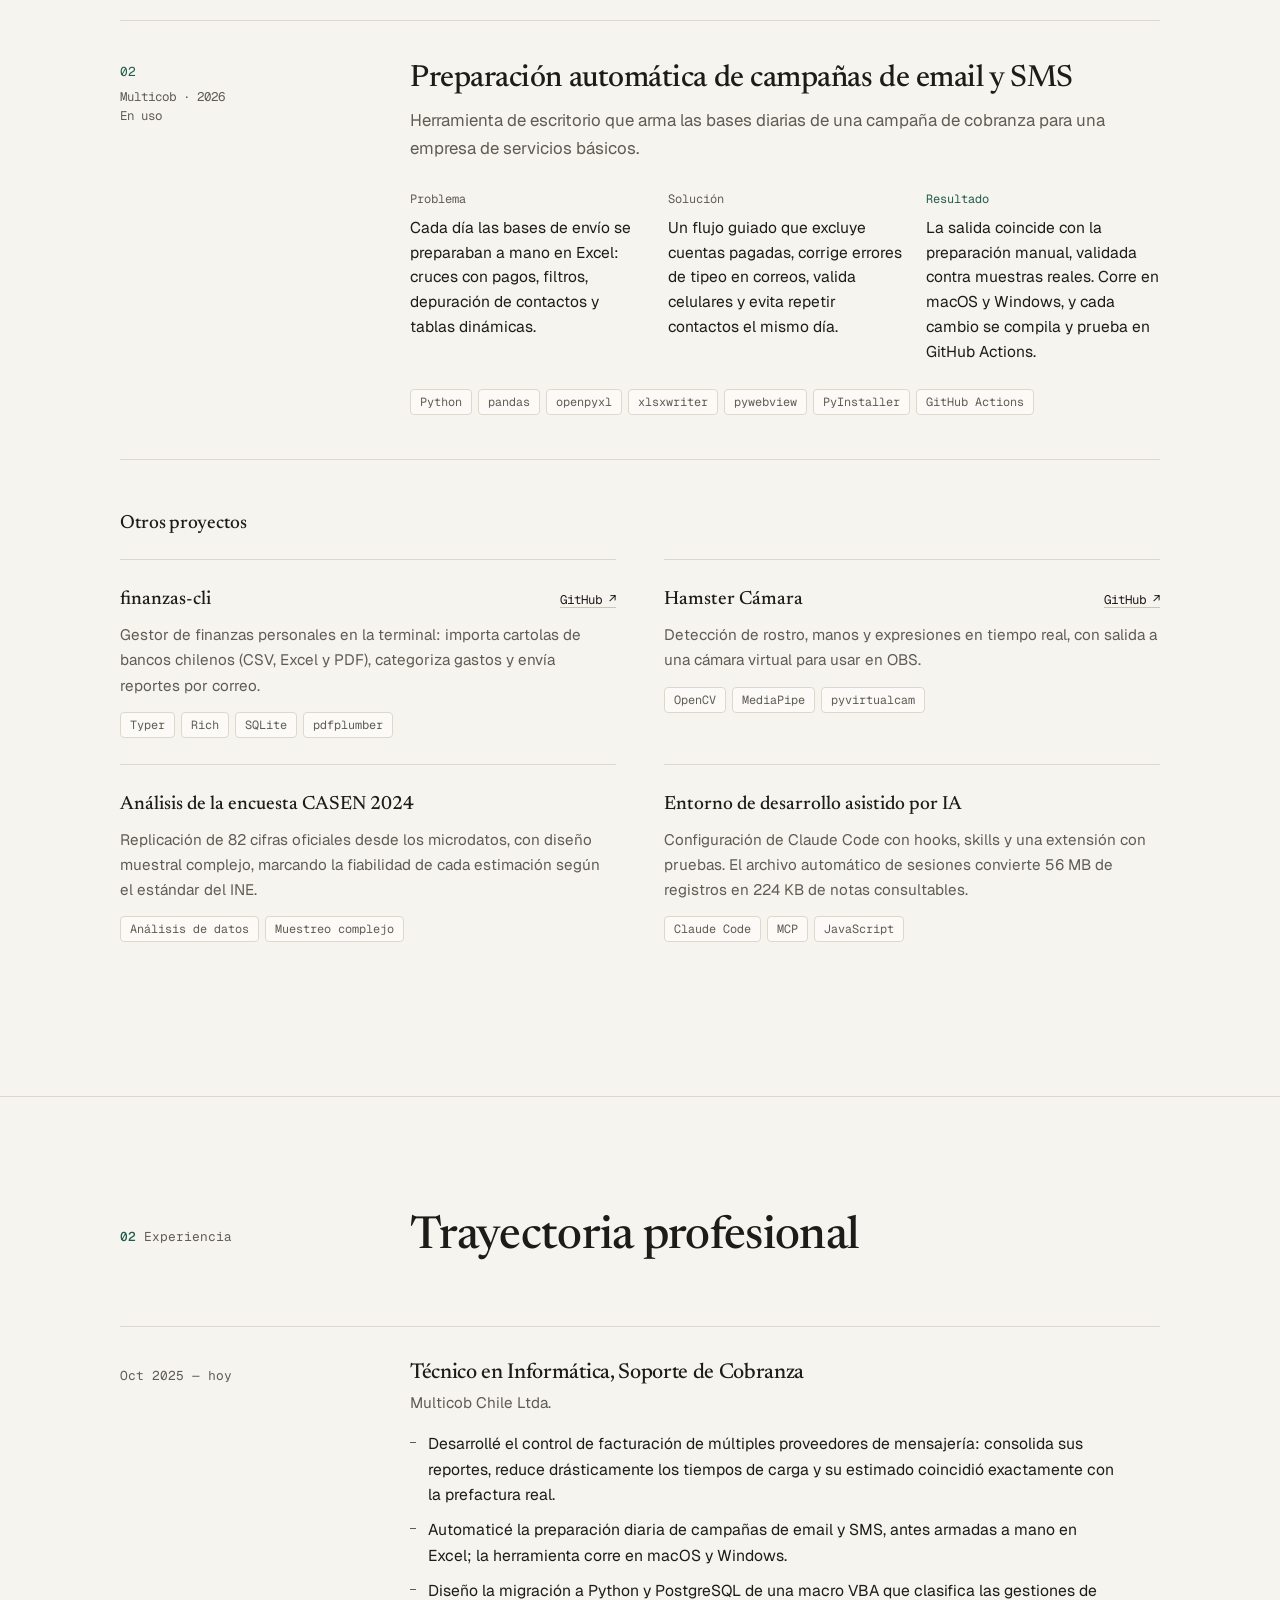
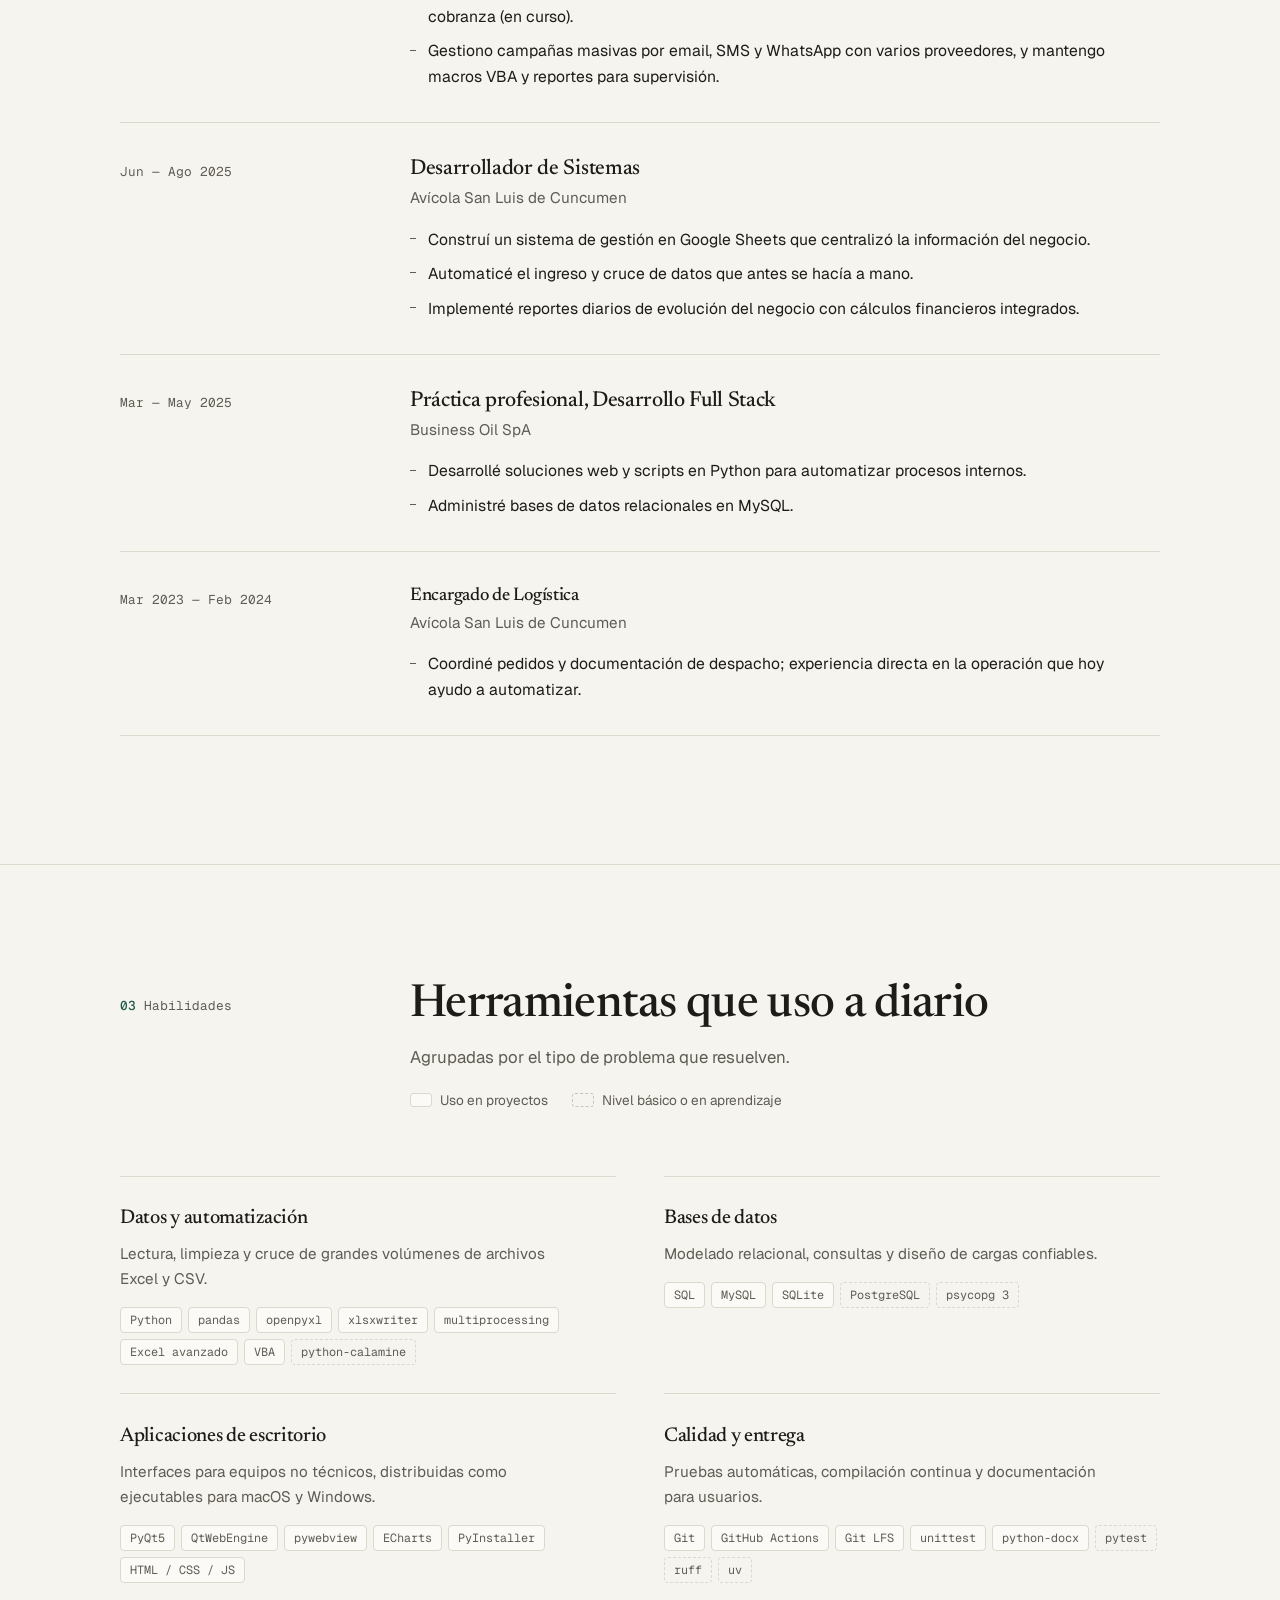
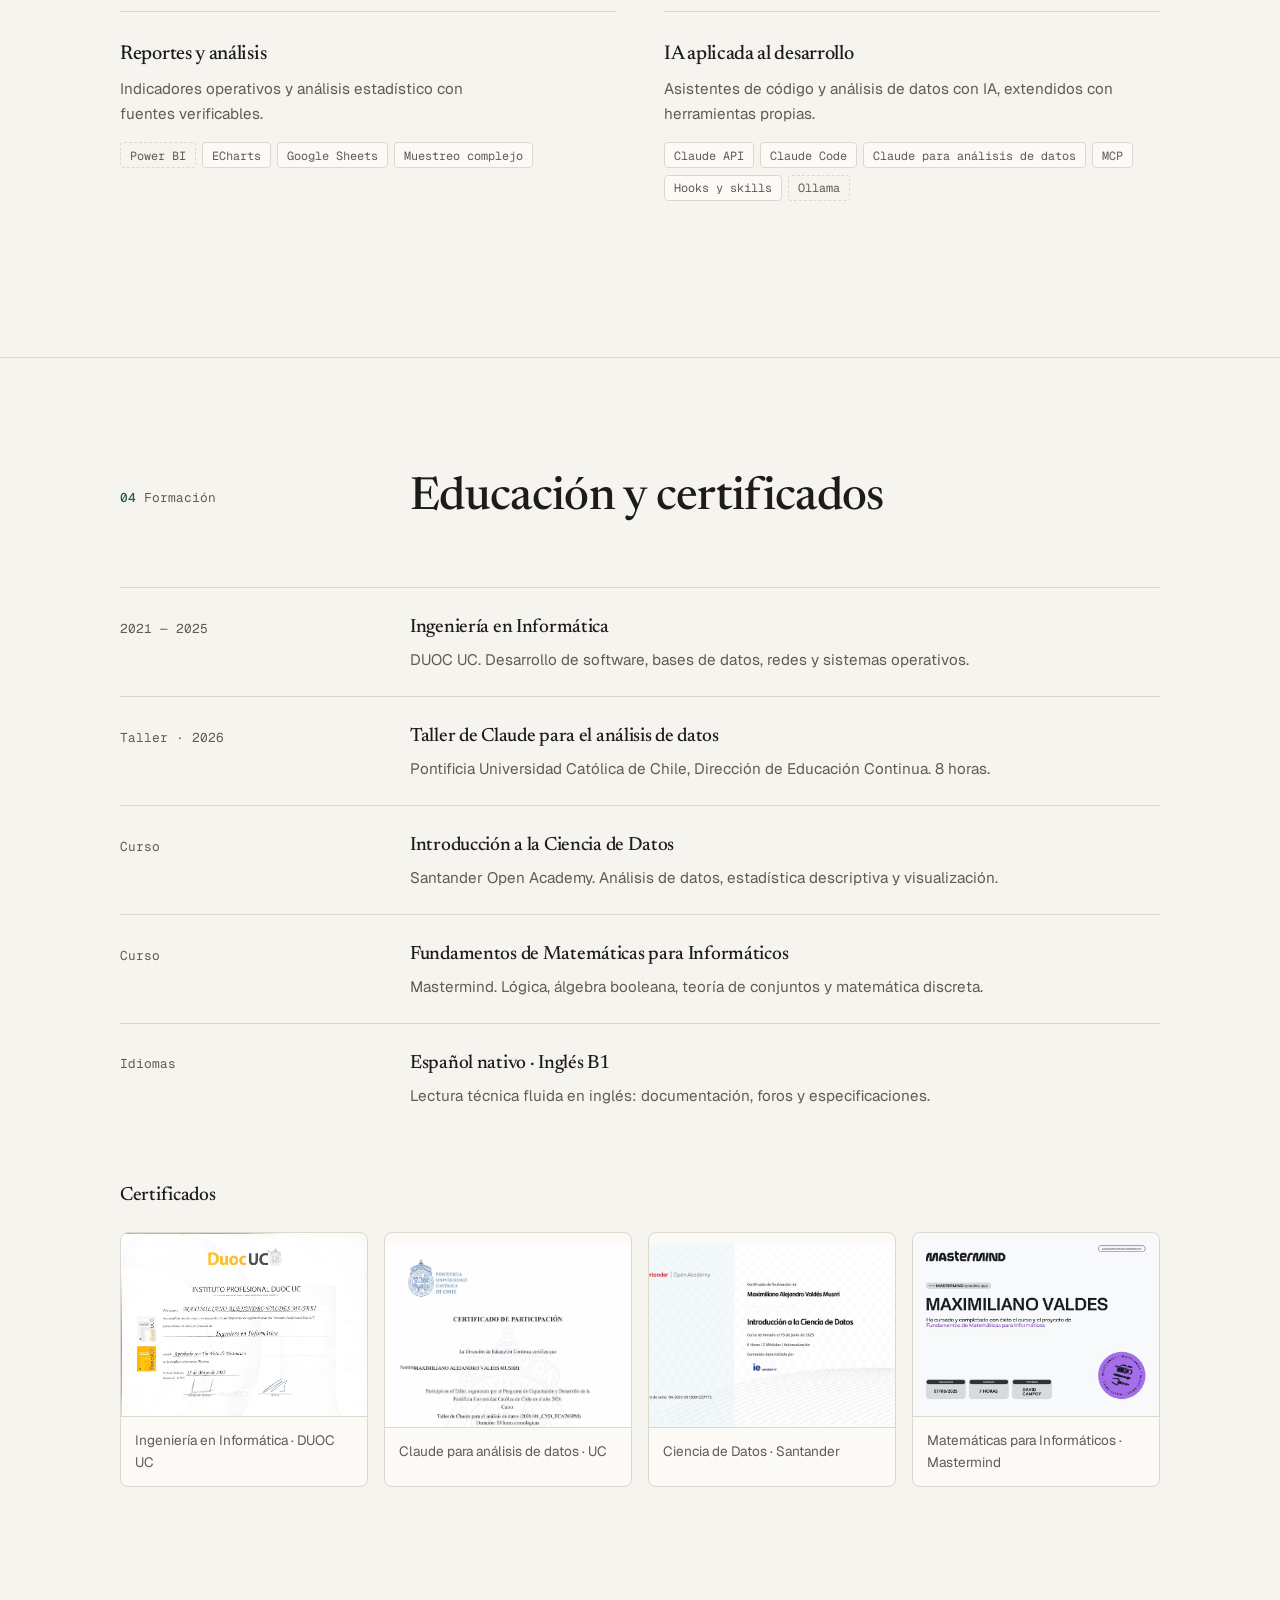
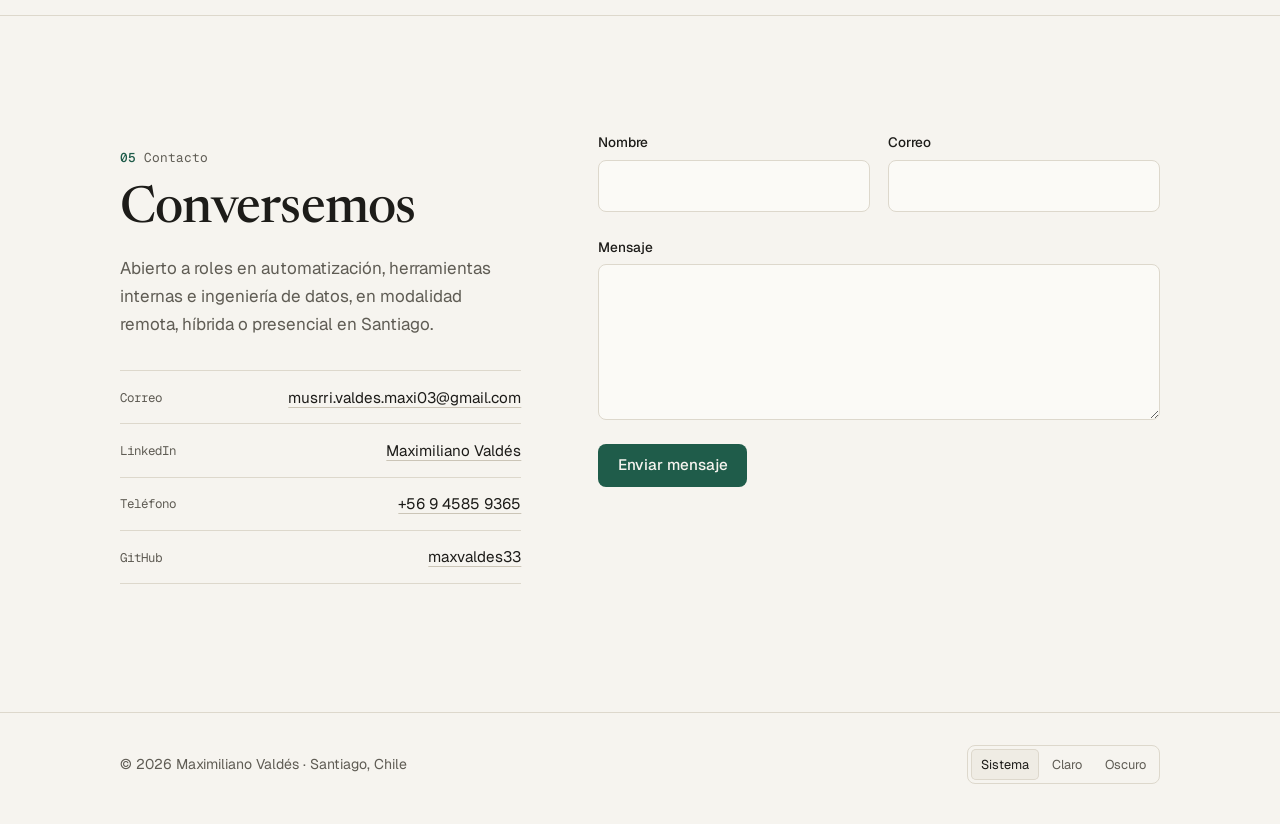
==== commit 56022f9e: "fix: quitar toda cifra relacionada con Multicob Por confidencialidad: sin cantidad de proveedores, v" ====
--- a/index.html
+++ b/index.html
@@ -108,7 +108,7 @@
       <h1 id="hero-title">Maximiliano<br><em>Valdés</em></h1>
       <p class="hero-lead">
         Ingeniero en Informática. Desarrollo herramientas en Python que reemplazan procesos manuales en Excel
-        <span>— desde millones de filas mensuales hasta reportes confiables, probados y listos para usar.</span>
+        <span>— de grandes volúmenes de datos a reportes confiables, probados y listos para usar.</span>
       </p>
       <div class="hero-actions">
         <a href="#trabajo" class="btn btn-primary">Ver trabajo <span class="arrow" aria-hidden="true">→</span></a>
@@ -149,8 +149,7 @@
       <div>
         <h2 class="section-title reveal" id="trabajo-title">Trabajo seleccionado</h2>
         <p class="section-desc reveal">
-          Herramientas construidas para la operación de una empresa de cobranza. Omito clientes y datos por
-          confidencialidad; las mejoras se expresan en porcentajes medidos en las pruebas de cada proyecto.
+          Herramientas construidas para la operación de una empresa de cobranza. Por confidencialidad, omito clientes, proveedores y cualquier cifra de la operación.
         </p>
       </div>
     </header>
@@ -159,18 +158,17 @@
       <li class="case reveal">
         <div>
           <p class="case-num">01</p>
-          <p class="case-meta-line">Multicob · 2026<br>Terminado · v1.2</p>
+          <p class="case-meta-line">Multicob · 2026<br>Terminado</p>
         </div>
         <article>
           <h3>Control de facturación de proveedores de mensajería</h3>
           <p class="case-summary">
-            Aplicación de escritorio que calcula cada mes lo que se paga a cuatro proveedores de SMS, WhatsApp,
-            correo y bot de voz, a partir de sus reportes crudos.
+            Aplicación de escritorio que calcula cada mes lo que se paga a múltiples proveedores de mensajería, a partir de sus reportes crudos.
           </p>
           <dl class="case-points">
             <div>
               <dt>Problema</dt>
-              <dd>Cientos de reportes en formatos distintos (un solo proveedor aporta cerca de un tercio de los archivos, en unos 13 formatos) que había que consolidar a mano para validar cada factura.</dd>
+              <dd>Reportes en formatos distintos, entre ellos un caso de gran relevancia con múltiples formatos, que había que consolidar a mano para validar cada factura.</dd>
             </div>
             <div>
               <dt>Solución</dt>
@@ -178,7 +176,7 @@
             </div>
             <div class="result">
               <dt>Resultado</dt>
-              <dd>La caché reduce el tiempo de carga en un 98,7 % y la lectura en paralelo, en un 82 % en Windows. 99 pruebas automáticas; en la validación, el estimado coincidió al peso con la prefactura real.</dd>
+              <dd>La caché y la lectura en paralelo reducen drásticamente los tiempos de carga. Cuenta con pruebas automáticas y, en la validación, el estimado coincidió exactamente con la prefactura real.</dd>
             </div>
           </dl>
           <ul class="tags case-foot" aria-label="Tecnologías">
@@ -191,7 +189,7 @@
       <li class="case reveal">
         <div>
           <p class="case-num">02</p>
-          <p class="case-meta-line">Multicob · 2026<br>En uso · v2.0</p>
+          <p class="case-meta-line">Multicob · 2026<br>En uso</p>
         </div>
         <article>
           <h3>Preparación automática de campañas de email y SMS</h3>
@@ -206,7 +204,7 @@
             </div>
             <div>
               <dt>Solución</dt>
-              <dd>Un flujo de cuatro pasos que excluye cuentas pagadas, corrige errores de tipeo en correos, valida celulares y evita repetir contactos el mismo día.</dd>
+              <dd>Un flujo guiado que excluye cuentas pagadas, corrige errores de tipeo en correos, valida celulares y evita repetir contactos el mismo día.</dd>
             </div>
             <div class="result">
               <dt>Resultado</dt>
@@ -275,7 +273,7 @@
           <h3 class="xp-role">Técnico en Informática, Soporte de Cobranza</h3>
           <p class="xp-org">Multicob Chile Ltda.</p>
           <ul>
-            <li>Desarrollé el control de facturación de cuatro proveedores de mensajería, que reduce en un 98,7 % el tiempo de carga de los reportes y cuyo estimado coincidió al peso con la prefactura real.</li>
+            <li>Desarrollé el control de facturación de múltiples proveedores de mensajería: consolida sus reportes, reduce drásticamente los tiempos de carga y su estimado coincidió exactamente con la prefactura real.</li>
             <li>Automaticé la preparación diaria de campañas de email y SMS, antes armadas a mano en Excel; la herramienta corre en macOS y Windows.</li>
             <li>Diseño la migración a Python y PostgreSQL de una macro VBA que clasifica las gestiones de cobranza (en curso).</li>
             <li>Gestiono campañas masivas por email, SMS y WhatsApp con varios proveedores, y mantengo macros VBA y reportes para supervisión.</li>
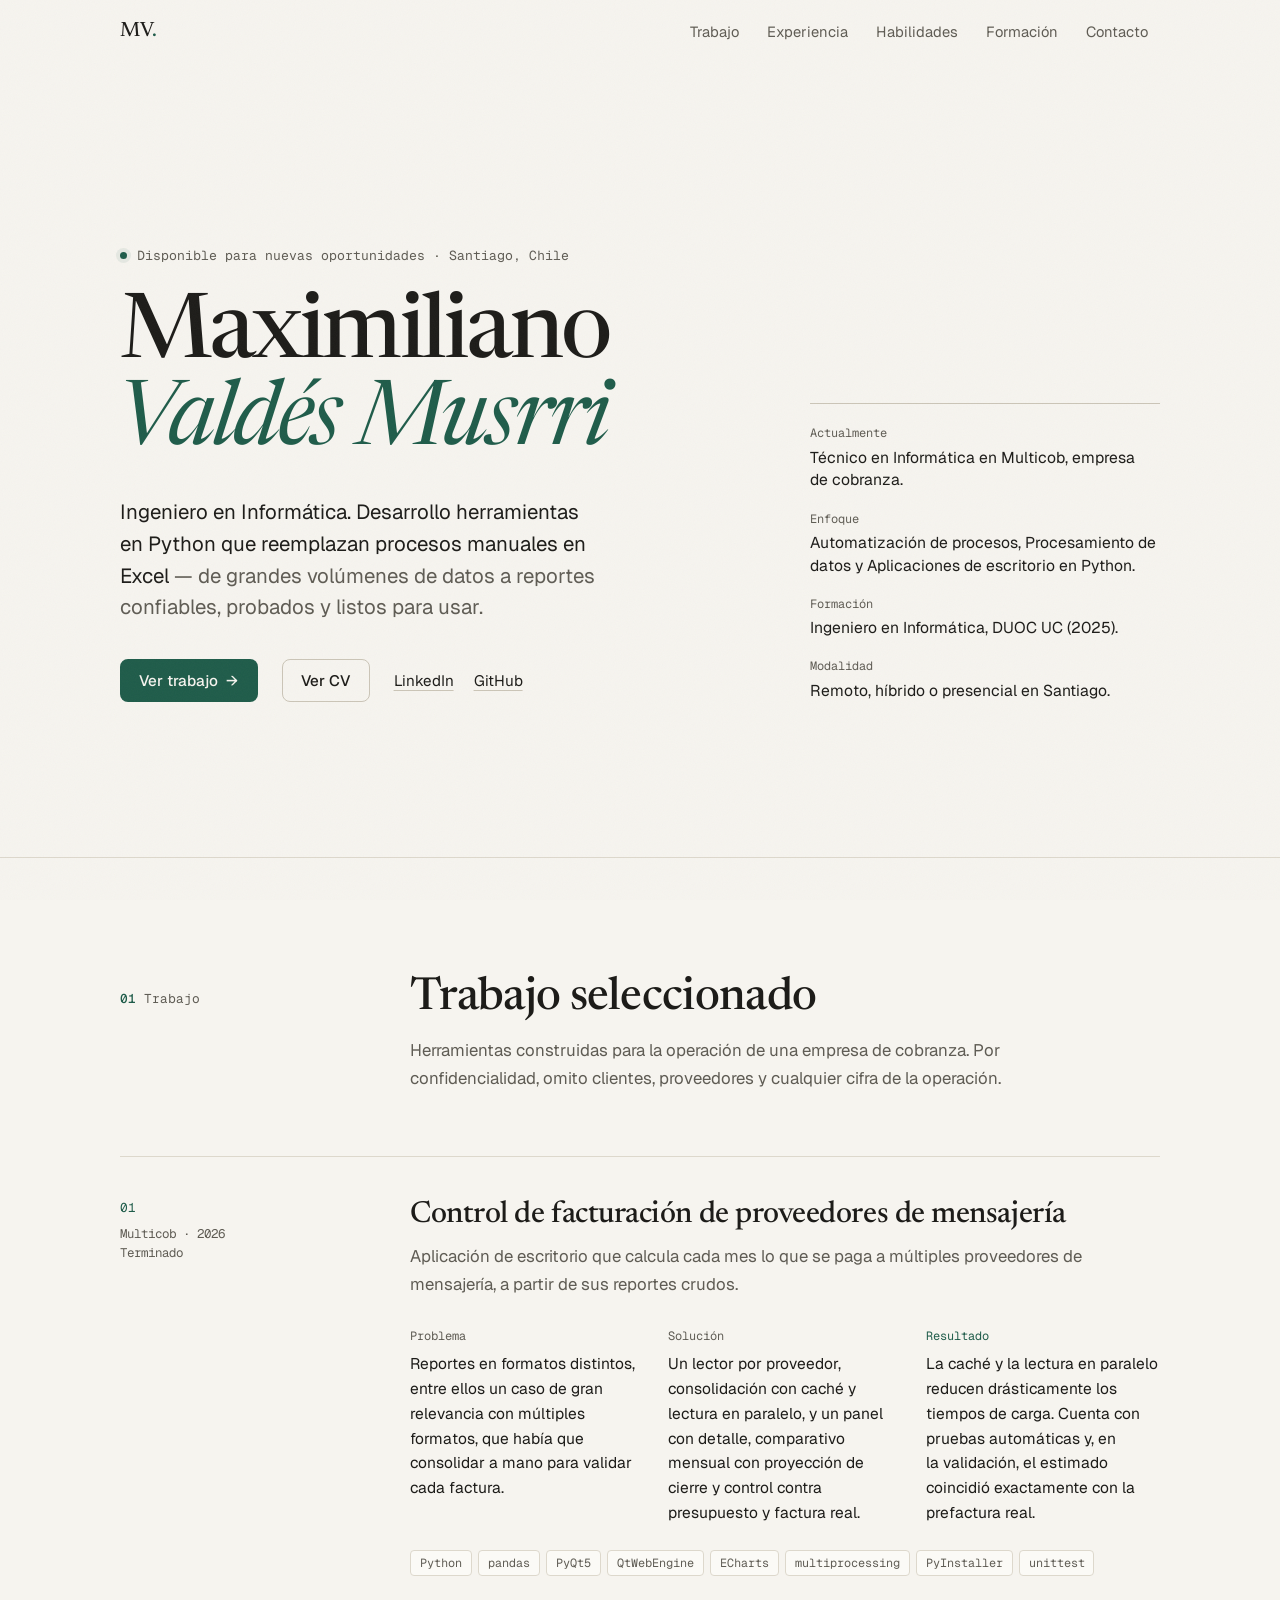
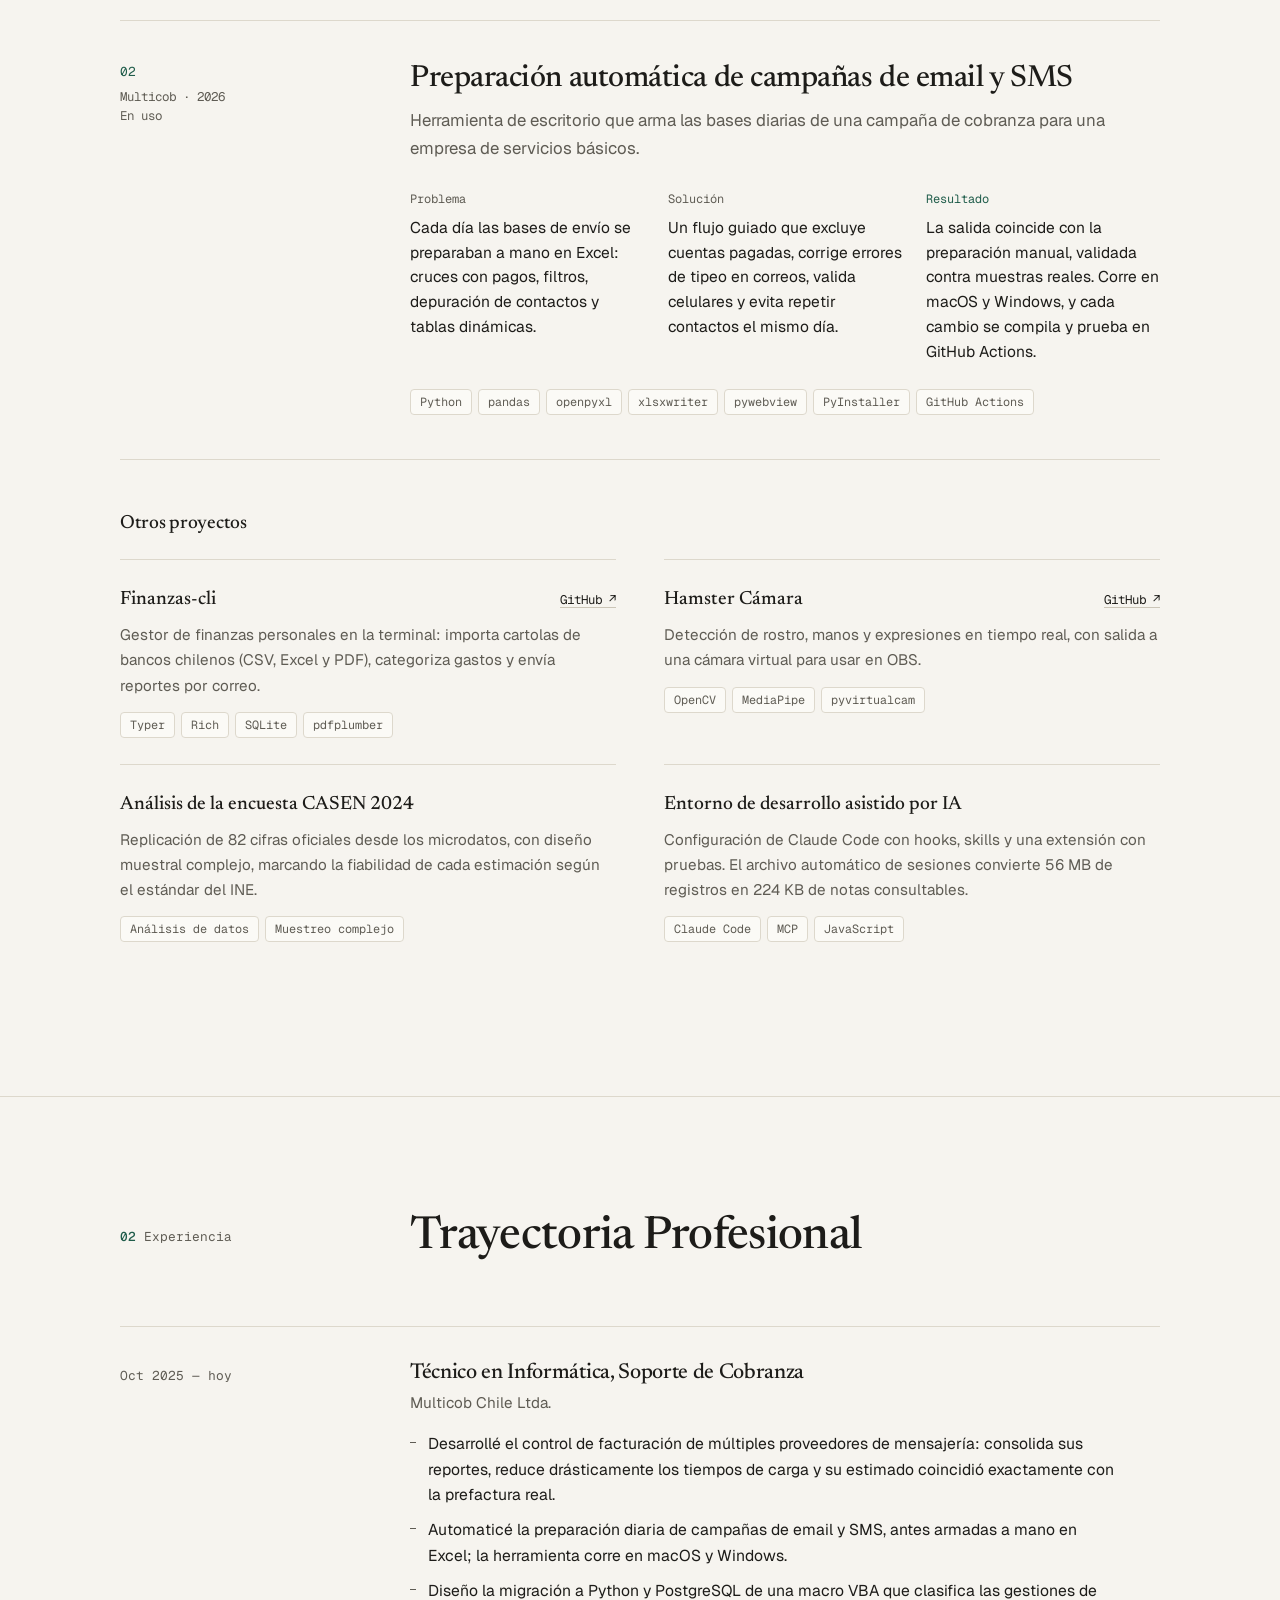
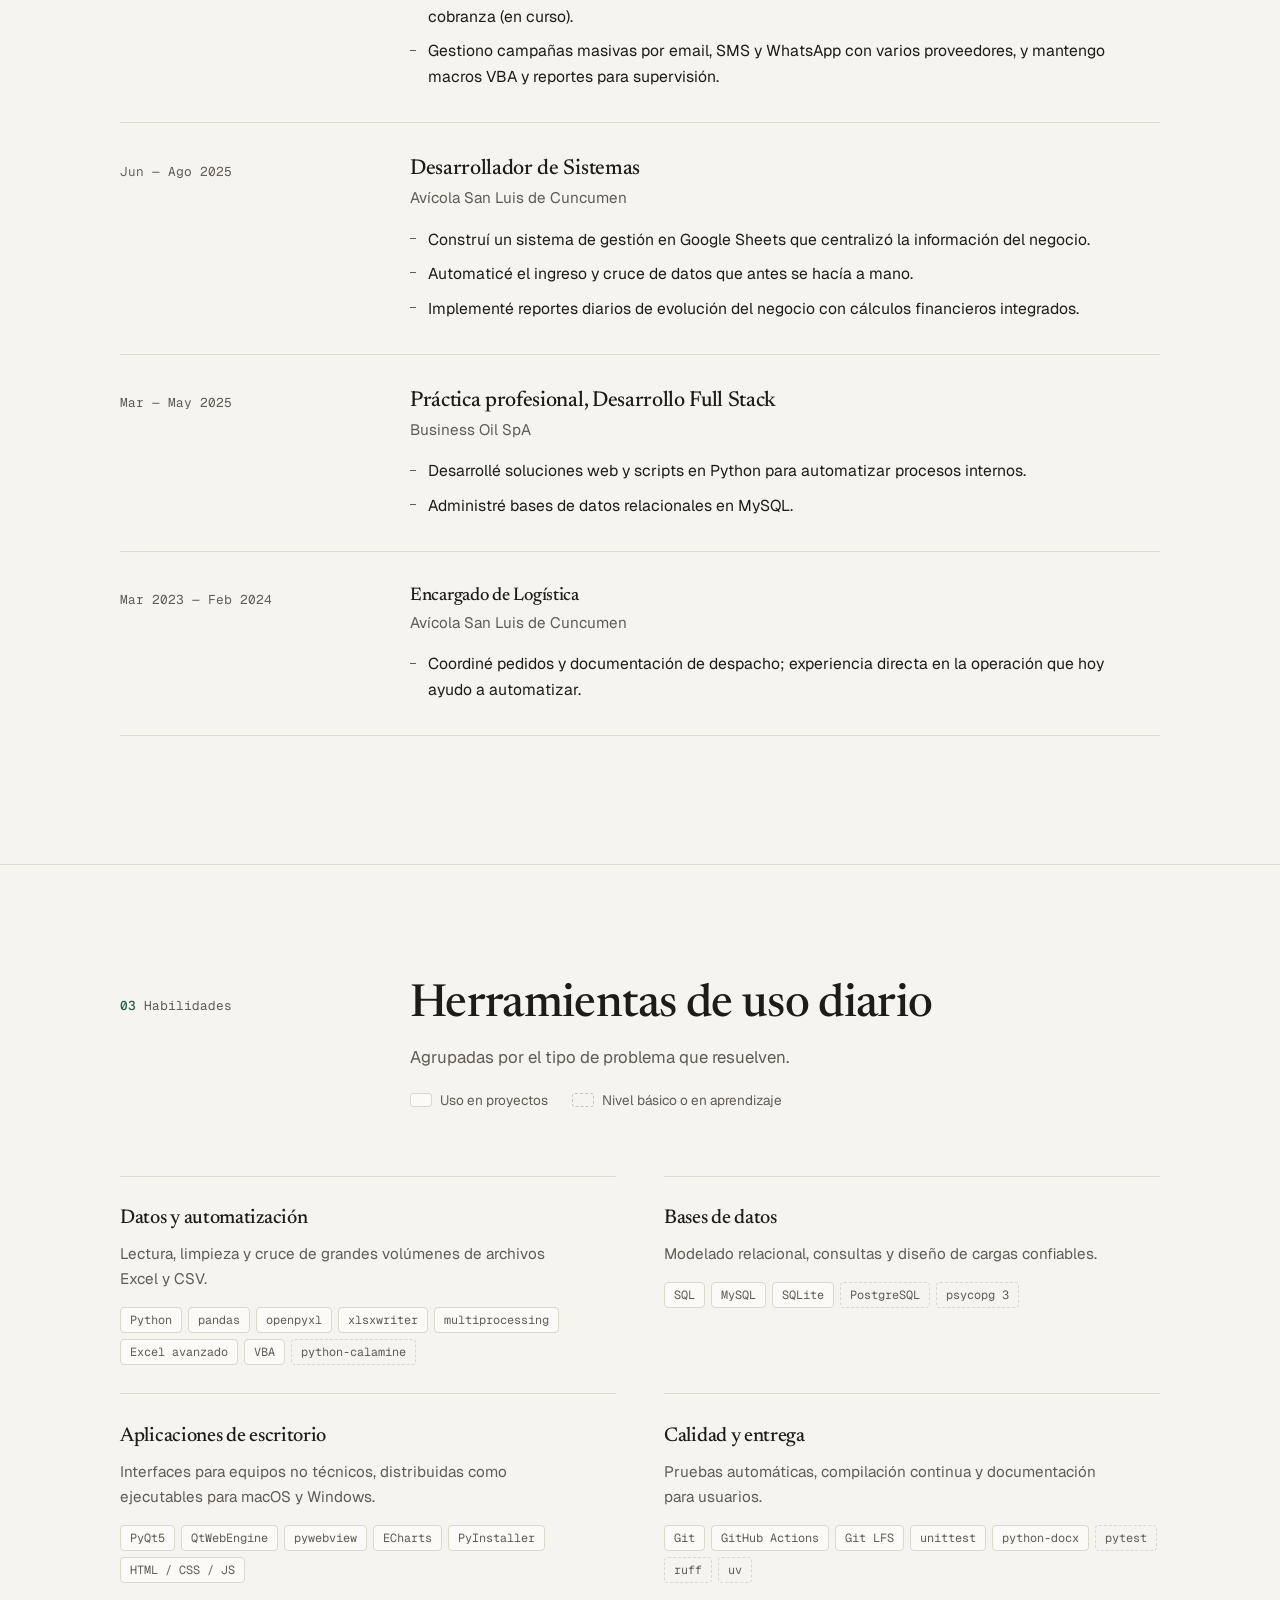
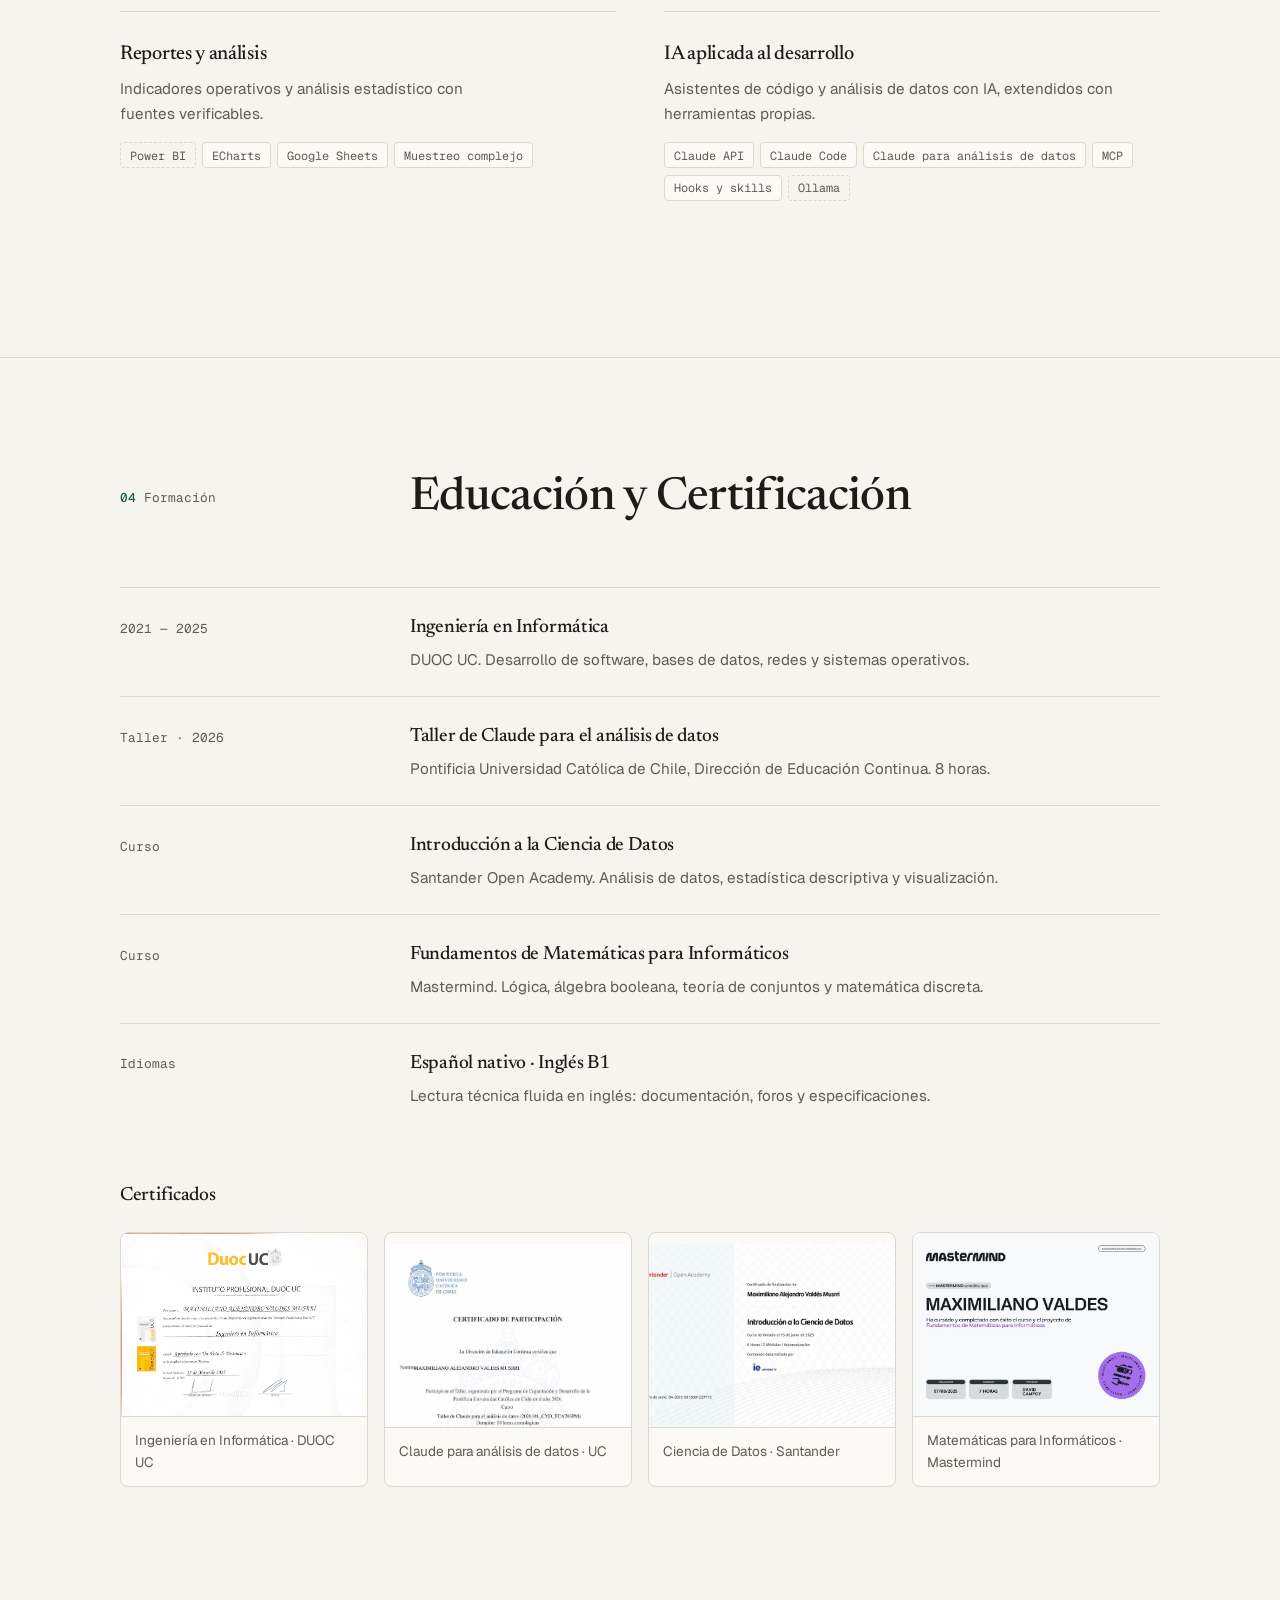
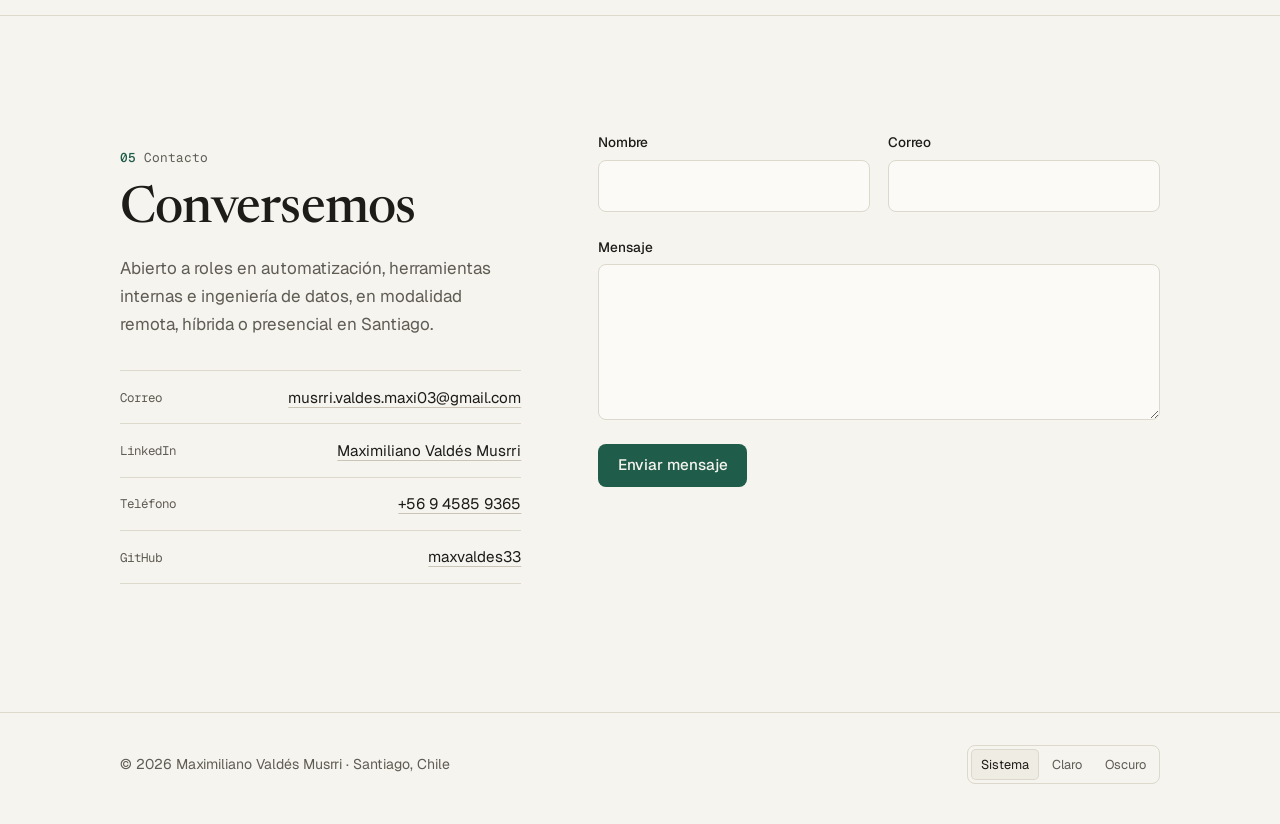
==== commit 19a8a222: "Correcciones de nombre y títulos de sección Agrega segundo apellido (Musrri) y ajusta mayúsculas y n" ====
--- a/index.html
+++ b/index.html
@@ -19,7 +19,7 @@
         ⠀⠀⠀⠁⠀⠀⠀⠀⠀⠀⠀⠀⠀⠀⠀⠀⠀⠀⠀⠀⠀⠀⠀⠀⠀⠸⡄⠀⠀
         ⠀⠀⢰⠀⠀⠀⠀⠀⠀⠀⠀⠀⠀⠀⠀⠀⠀⠀⠀⠀⠀⠀⠀⠀⠀⠀⠀⠀⠀
 
-        — Maximiliano Valdés · github.com/maxvaldes33
+        — Maximiliano Valdés Musrri · github.com/maxvaldes33
 
   ·:·:·:·:·:·:·:·:·:·:·:·:·:·:·:·:·:·:·:·:·:·:·:·:·:·:·:·:·:·:·:·
 
@@ -29,9 +29,9 @@
 <head>
   <meta charset="UTF-8" />
   <meta name="viewport" content="width=device-width, initial-scale=1.0" />
-  <title>Maximiliano Valdés — Ingeniero en Informática</title>
+  <title>Maximiliano Valdés Musrri — Ingeniero en Informática</title>
   <meta name="description" content="Ingeniero en Informática en Santiago de Chile. Desarrollo herramientas en Python que automatizan procesos operativos: procesamiento de datos, aplicaciones de escritorio y pruebas automáticas." />
-  <meta name="author" content="Maximiliano Valdés" />
+  <meta name="author" content="Maximiliano Valdés Musrri" />
   <link rel="canonical" href="https://maxvaldes33.github.io/" />
 
   <!-- Favicon -->
@@ -40,7 +40,7 @@
   <!-- Open Graph / LinkedIn -->
   <meta property="og:type"        content="website" />
   <meta property="og:url"         content="https://maxvaldes33.github.io/" />
-  <meta property="og:title"       content="Maximiliano Valdés — Ingeniero en Informática" />
+  <meta property="og:title"       content="Maximiliano Valdés Musrri — Ingeniero en Informática" />
   <meta property="og:description" content="Automatización de procesos con Python: procesamiento de datos, aplicaciones de escritorio y pruebas automáticas. Santiago, Chile." />
   <meta property="og:image"       content="https://maxvaldes33.github.io/og-image.png" />
   <meta property="og:image:width"  content="1200" />
@@ -84,7 +84,7 @@
 <!-- NAV -->
 <header class="site-nav" id="site-nav">
   <nav class="container nav-inner" aria-label="Principal">
-    <span class="nav-logo" title="Maximiliano Valdés">MV<span>.</span></span>
+    <span class="nav-logo" title="Maximiliano Valdés Musrri">MV<span>.</span></span>
     <ul class="nav-links" id="nav-links">
       <li><a href="#trabajo" class="nav-link-item">Trabajo</a></li>
       <li><a href="#experiencia" class="nav-link-item">Experiencia</a></li>
@@ -105,7 +105,7 @@
   <div class="container hero-grid">
     <div>
       <p class="hero-kicker"><span class="status-dot" aria-hidden="true"></span>Disponible para nuevas oportunidades · Santiago, Chile</p>
-      <h1 id="hero-title">Maximiliano<br><em>Valdés</em></h1>
+      <h1 id="hero-title">Maximiliano<br><em>Valdés Musrri</em></h1>
       <p class="hero-lead">
         Ingeniero en Informática. Desarrollo herramientas en Python que reemplazan procesos manuales en Excel
         <span>— de grandes volúmenes de datos a reportes confiables, probados y listos para usar.</span>
@@ -127,7 +127,7 @@
       </div>
       <div>
         <dt>Enfoque</dt>
-        <dd>Automatización de procesos, procesamiento de datos y aplicaciones de escritorio en Python.</dd>
+        <dd>Automatización de procesos, Procesamiento de datos y Aplicaciones de escritorio en Python.</dd>
       </div>
       <div>
         <dt>Formación</dt>
@@ -224,7 +224,7 @@
     <ul class="others">
       <li class="other reveal">
         <div class="other-head">
-          <h4>finanzas-cli</h4>
+          <h4>Finanzas-cli</h4>
           <a class="link mono" href="https://github.com/maxvaldes33/finanzas-cli" target="_blank" rel="noopener">GitHub ↗</a>
         </div>
         <p>Gestor de finanzas personales en la terminal: importa cartolas de bancos chilenos (CSV, Excel y PDF), categoriza gastos y envía reportes por correo.</p>
@@ -262,7 +262,7 @@
     <header class="section-head">
       <p class="section-label reveal"><b>02</b>Experiencia</p>
       <div>
-        <h2 class="section-title reveal" id="experiencia-title">Trayectoria profesional</h2>
+        <h2 class="section-title reveal" id="experiencia-title">Trayectoria Profesional</h2>
       </div>
     </header>
 
@@ -326,7 +326,7 @@
     <header class="section-head">
       <p class="section-label reveal"><b>03</b>Habilidades</p>
       <div>
-        <h2 class="section-title reveal" id="habilidades-title">Herramientas que uso a diario</h2>
+        <h2 class="section-title reveal" id="habilidades-title">Herramientas de uso diario</h2>
         <p class="section-desc reveal">Agrupadas por el tipo de problema que resuelven.</p>
         <p class="skills-legend reveal">
           <span><i class="swatch" aria-hidden="true"></i>Uso en proyectos</span>
@@ -393,7 +393,7 @@
     <header class="section-head">
       <p class="section-label reveal"><b>04</b>Formación</p>
       <div>
-        <h2 class="section-title reveal" id="formacion-title">Educación y certificados</h2>
+        <h2 class="section-title reveal" id="formacion-title">Educación y Certificación</h2>
       </div>
     </header>
 
@@ -469,7 +469,7 @@
       </p>
       <ul class="contact-list reveal">
         <li><span class="mono">Correo</span><a class="link" href="mailto:musrri.valdes.maxi03@gmail.com">musrri.valdes.maxi03@gmail.com</a></li>
-        <li><span class="mono">LinkedIn</span><a class="link" href="https://www.linkedin.com/in/maximiliano-alejandro-valdes-musrri-716678271/" target="_blank" rel="noopener">Maximiliano Valdés</a></li>
+        <li><span class="mono">LinkedIn</span><a class="link" href="https://www.linkedin.com/in/maximiliano-alejandro-valdes-musrri-716678271/" target="_blank" rel="noopener">Maximiliano Valdés Musrri</a></li>
         <li><span class="mono">Teléfono</span><a class="link" href="tel:+56945859365">+56 9 4585 9365</a></li>
         <li><span class="mono">GitHub</span><a class="link" href="https://github.com/maxvaldes33" target="_blank" rel="noopener">maxvaldes33</a></li>
       </ul>
@@ -559,7 +559,7 @@
 
 <footer class="site-footer">
   <div class="container footer-inner">
-    <p>© 2026 Maximiliano Valdés · Santiago, Chile</p>
+    <p>© 2026 Maximiliano Valdés Musrri · Santiago, Chile</p>
     <div class="theme-control" role="group" aria-label="Tema de color">
       <button type="button" class="theme-btn" data-theme="system" aria-pressed="false">Sistema</button>
       <button type="button" class="theme-btn" data-theme="light" aria-pressed="false">Claro</button>
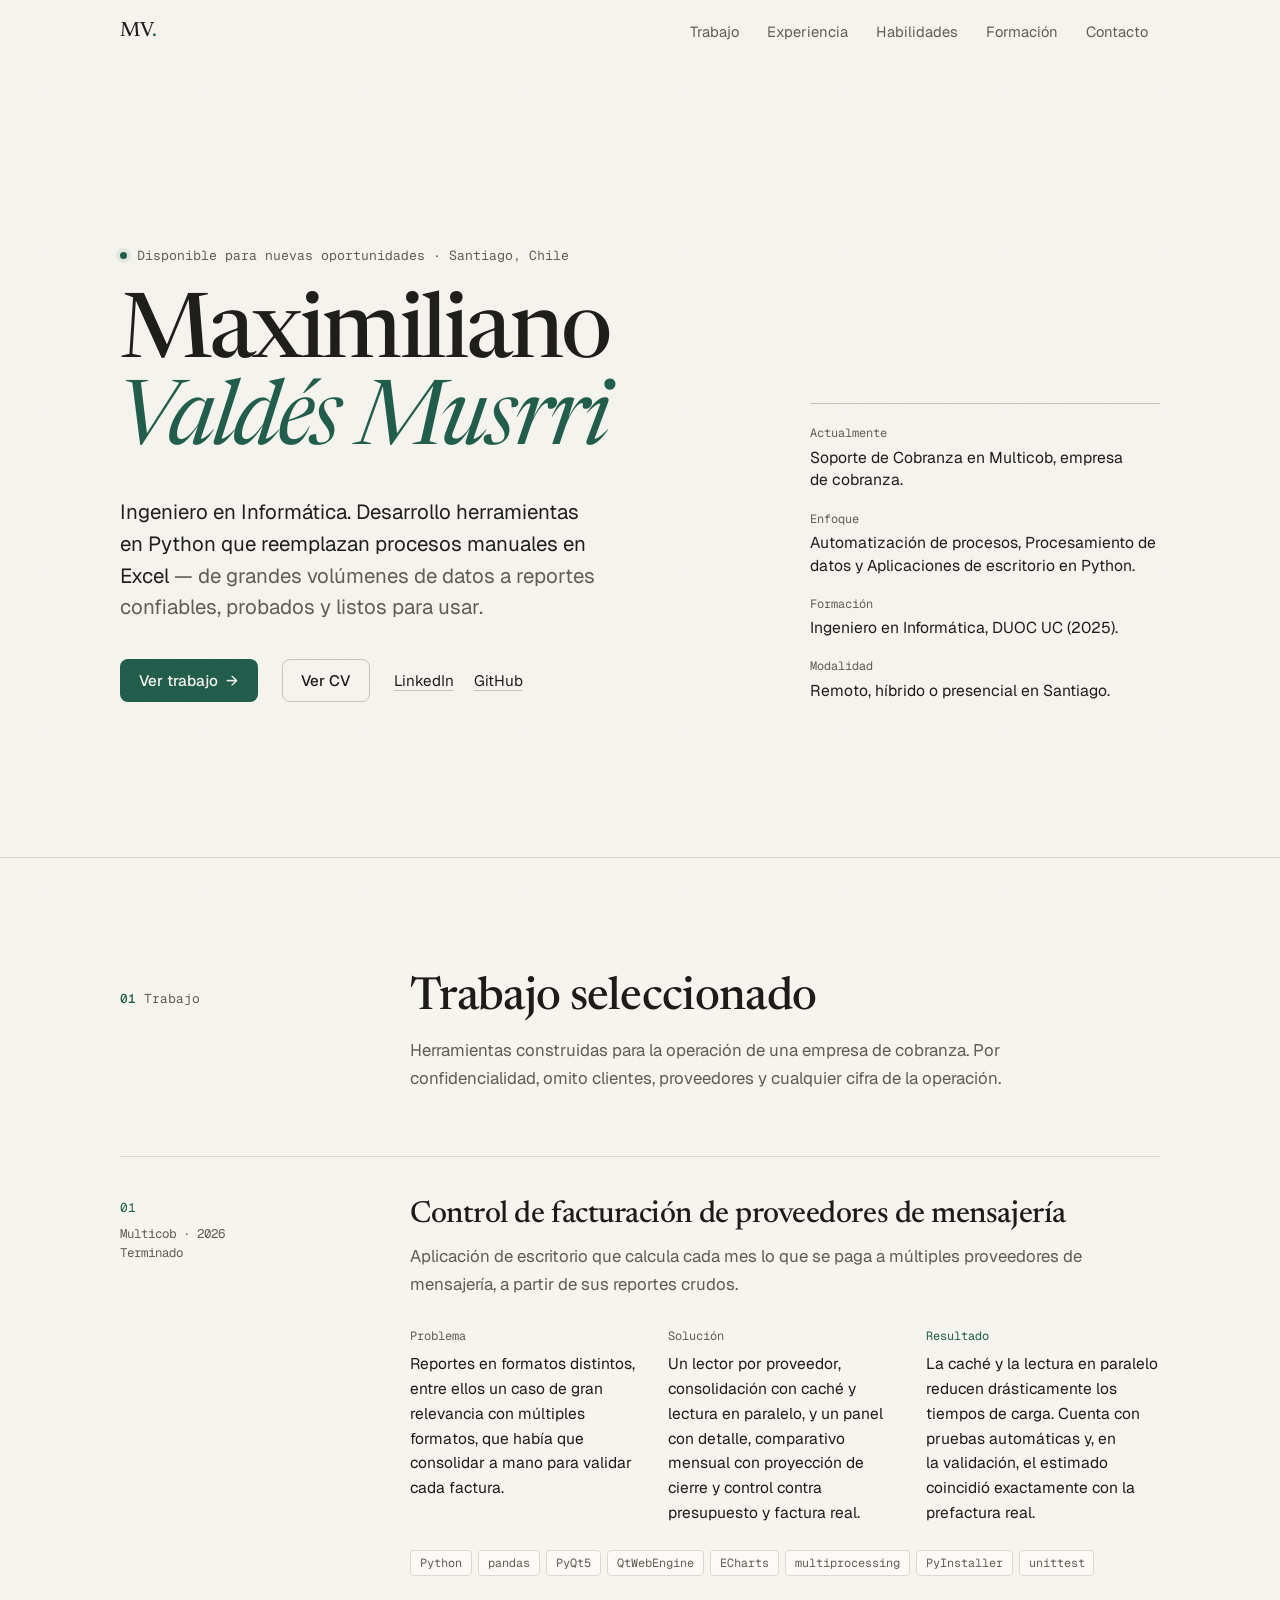
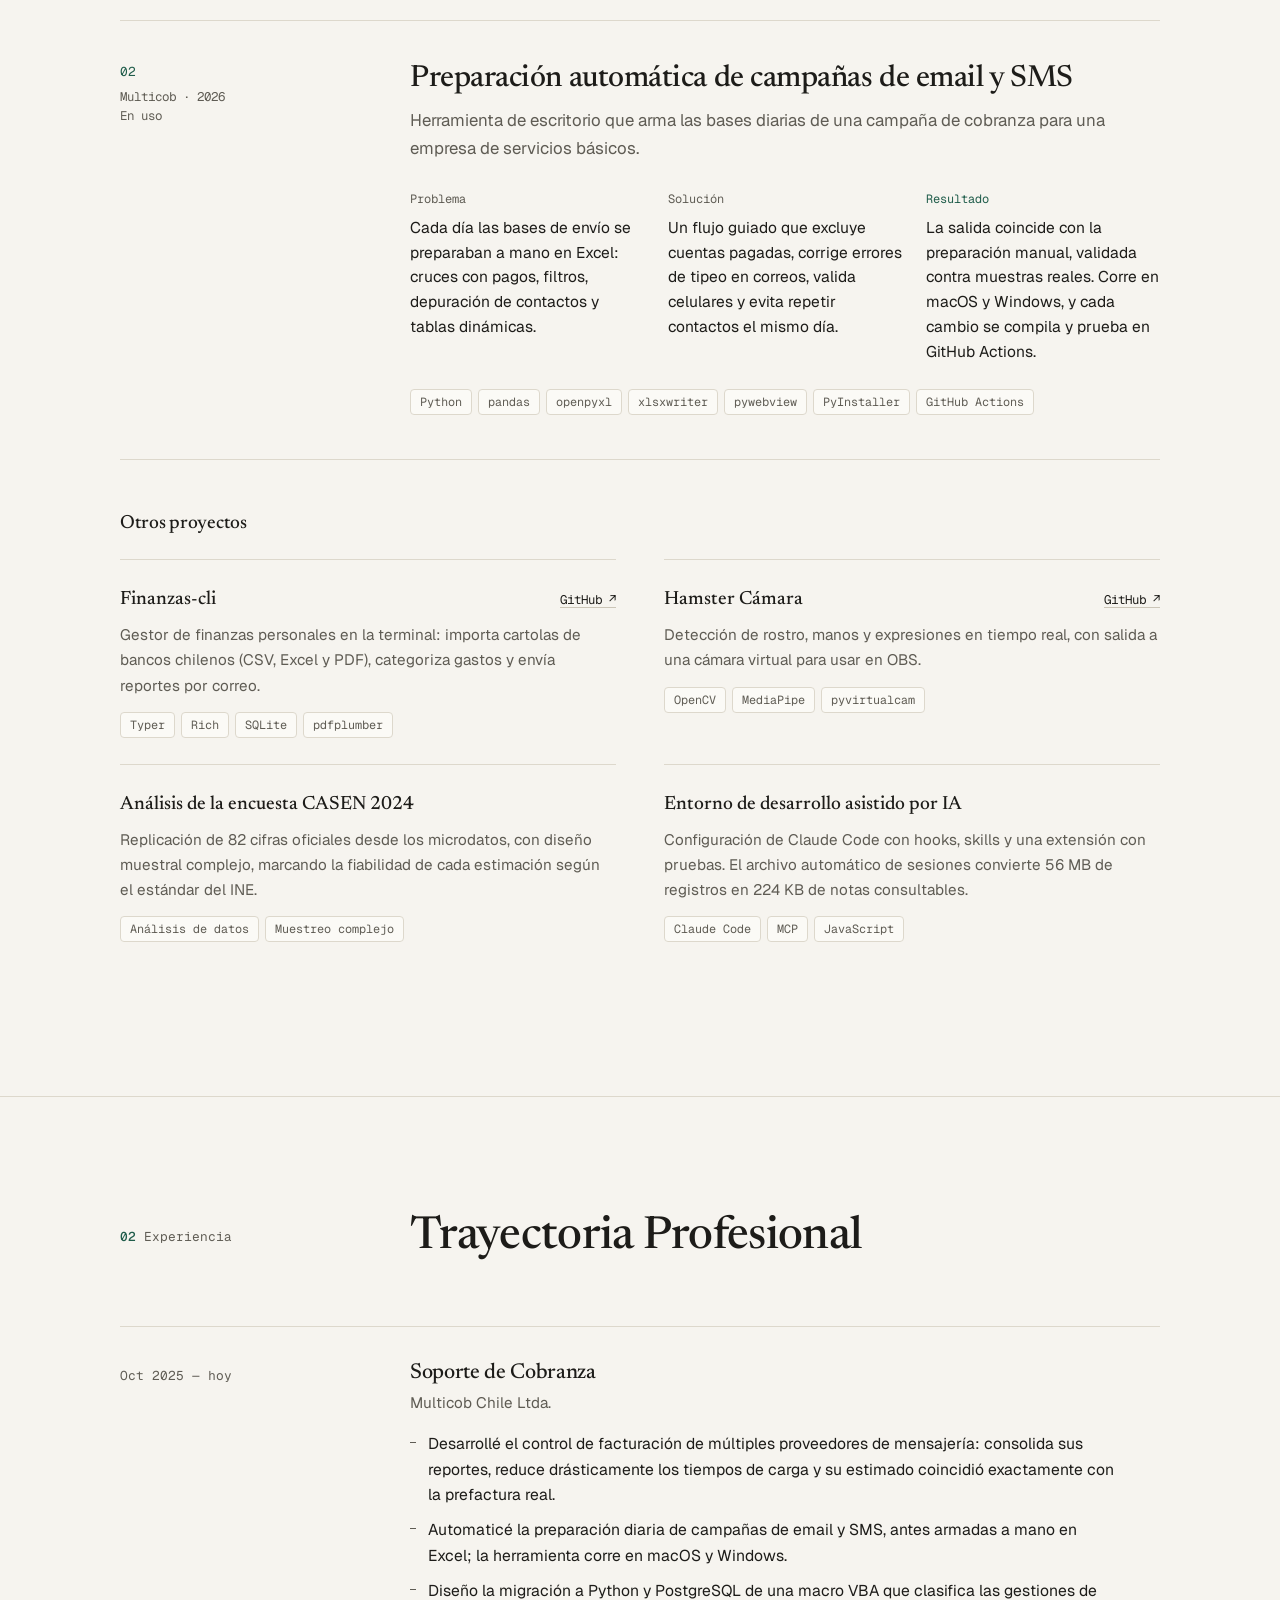
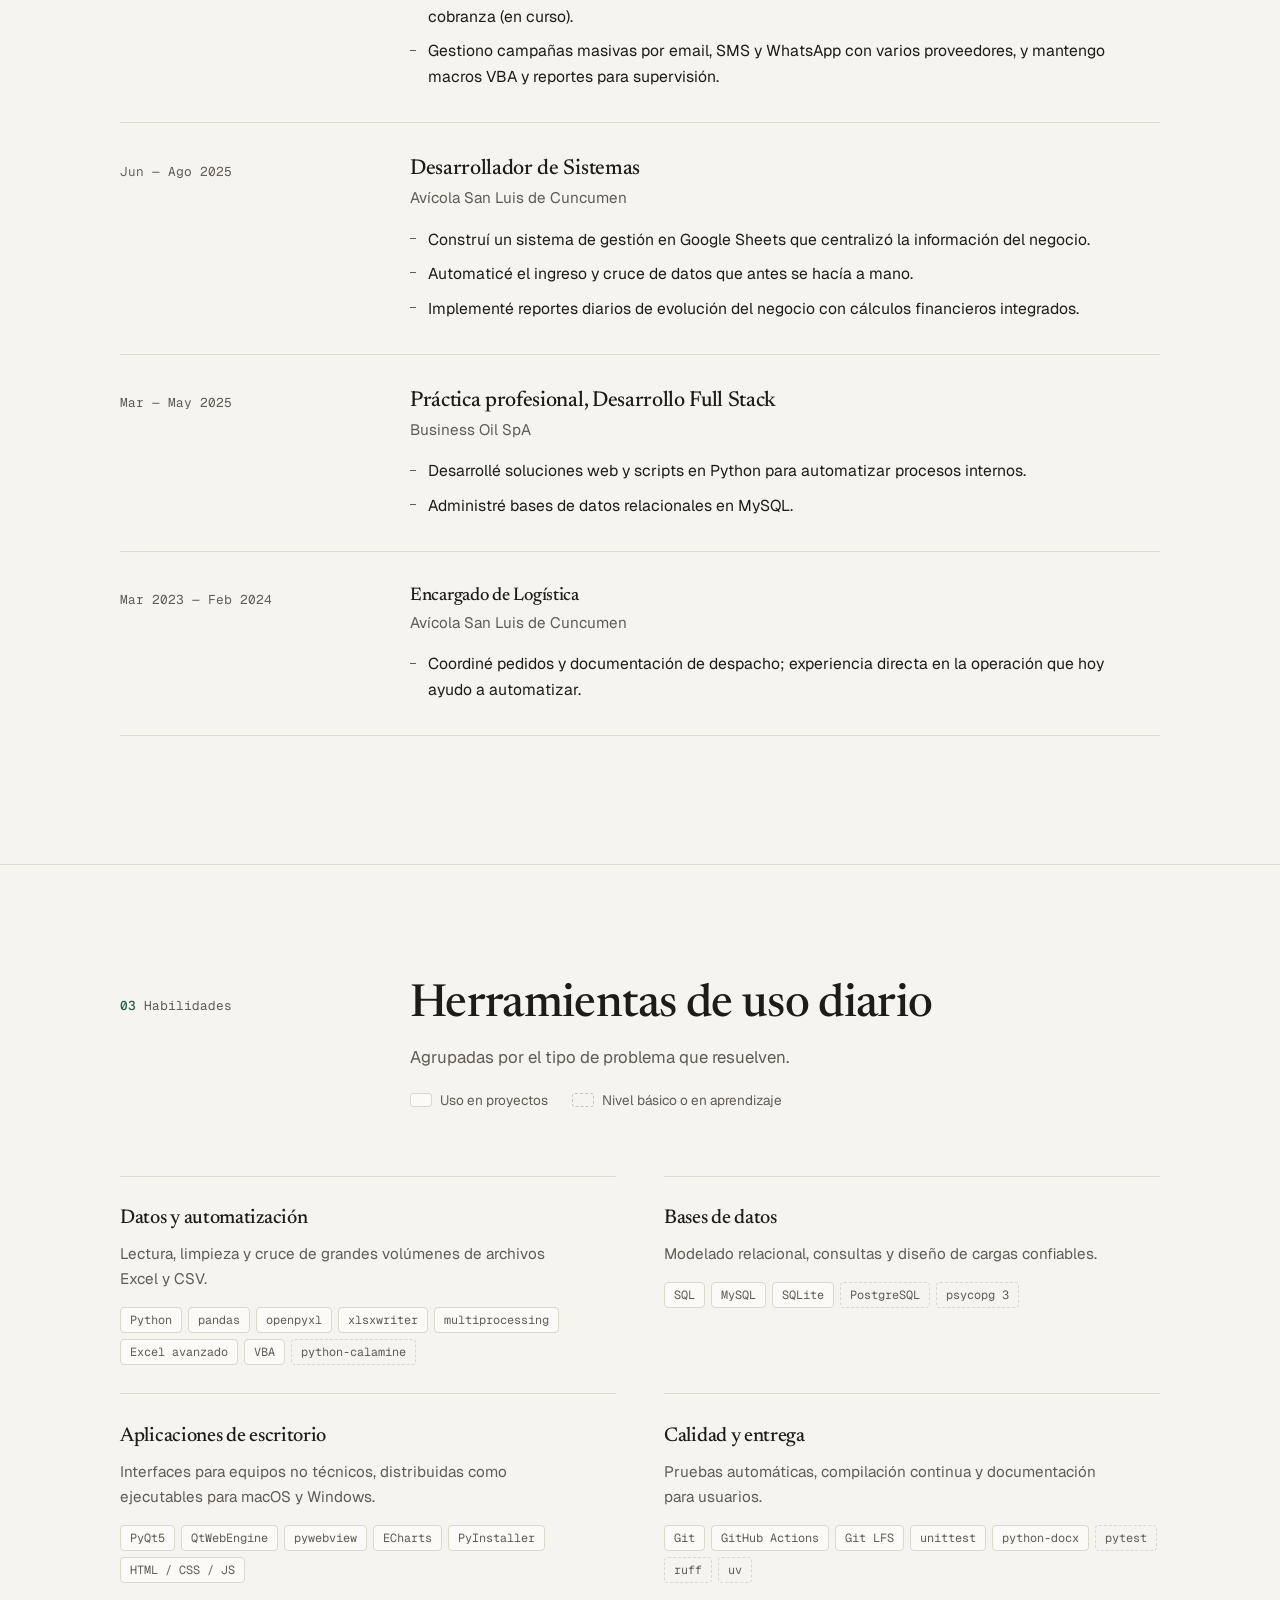
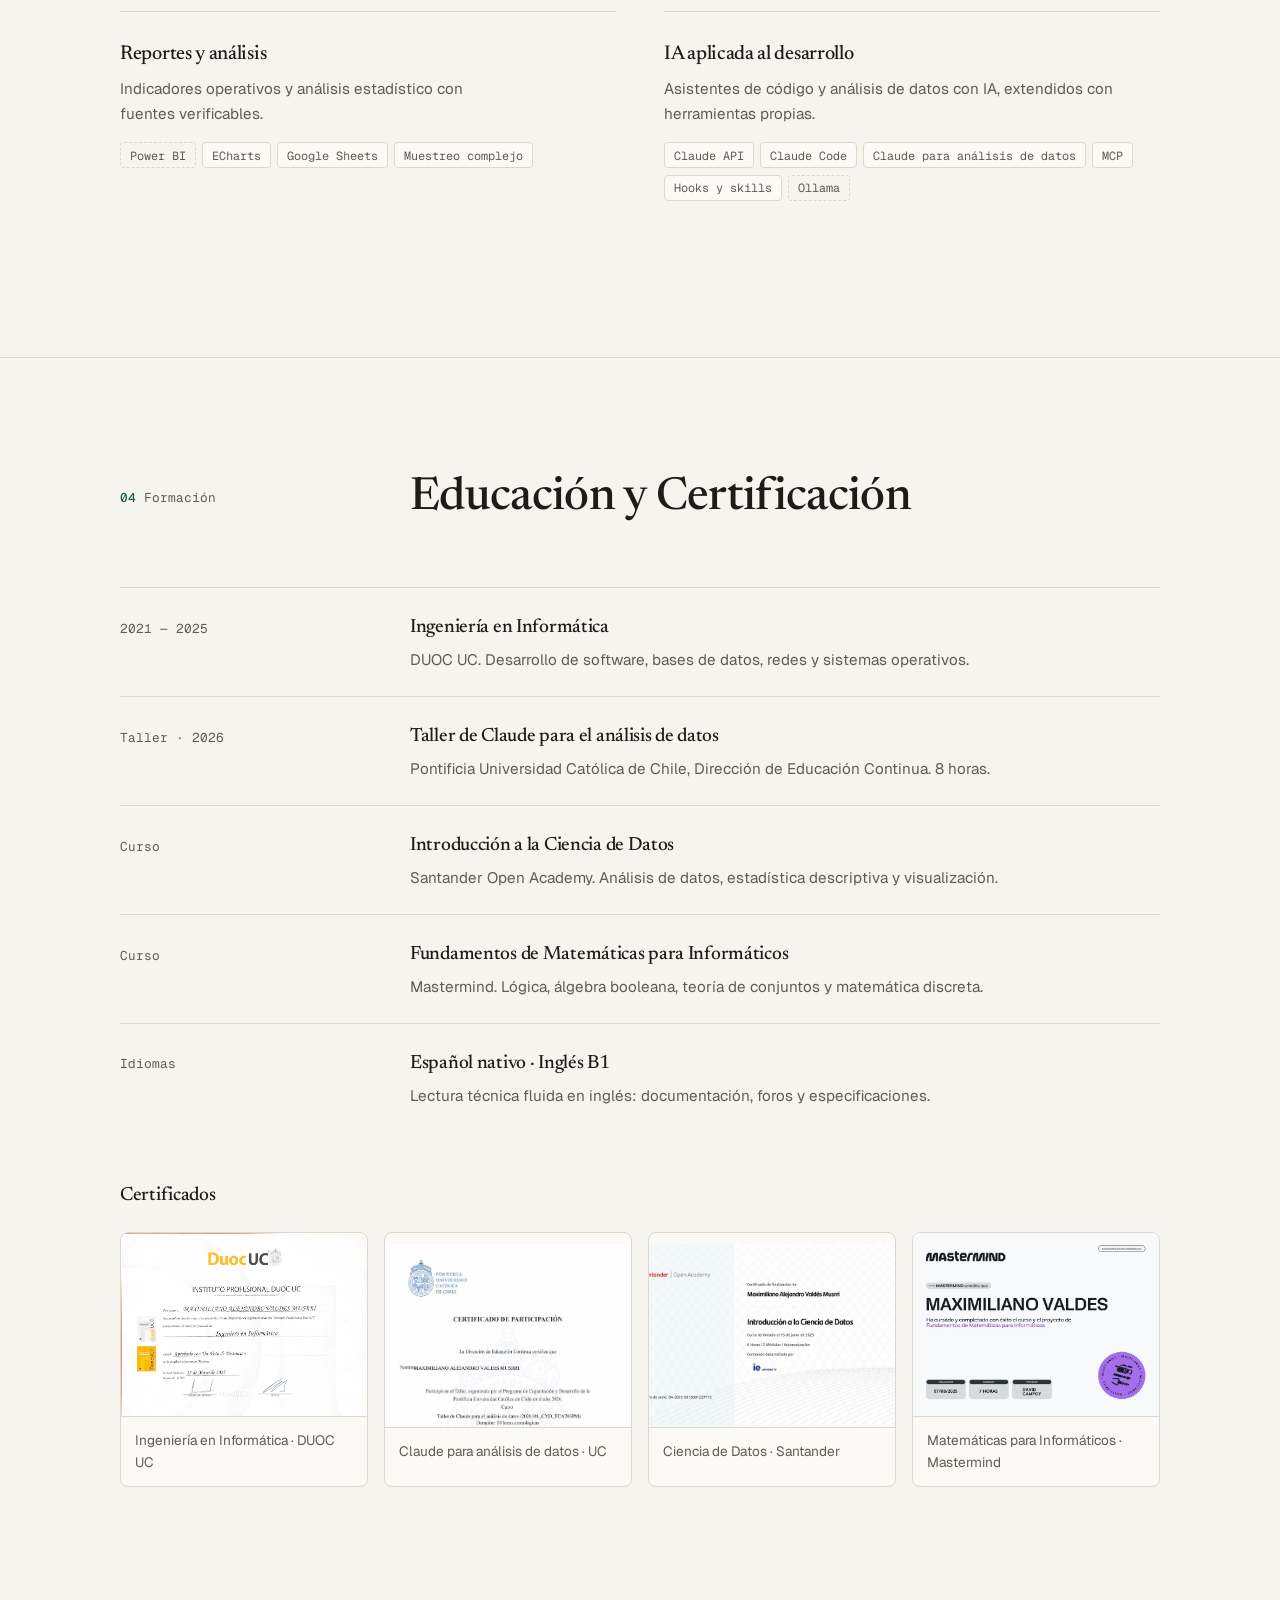
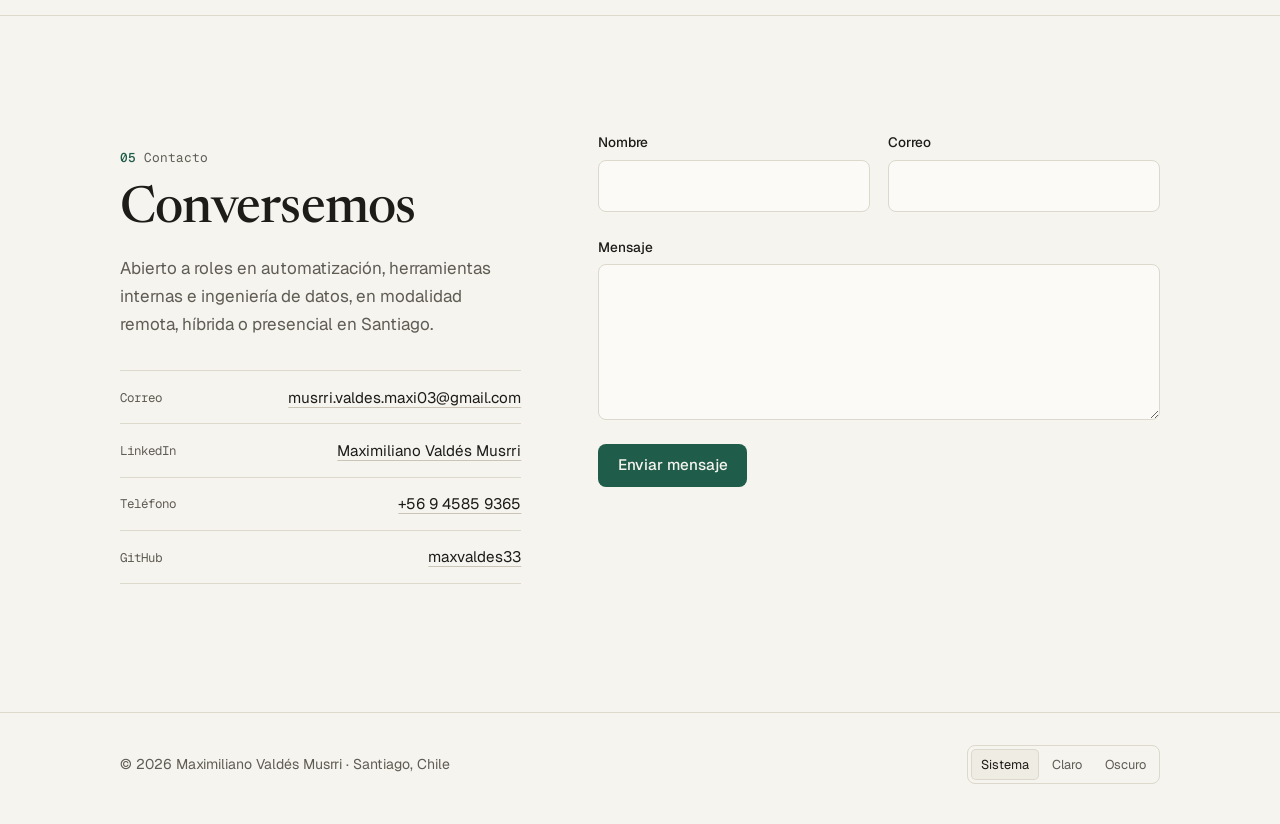
==== commit 205c594d: "Cargo en Multicob: Soporte de Cobranza Iguala el portfolio y el visor del CV con el cargo oficial.  " ====
--- a/index.html
+++ b/index.html
@@ -123,7 +123,7 @@
     <dl class="hero-facts">
       <div>
         <dt>Actualmente</dt>
-        <dd>Técnico en Informática en Multicob, empresa de cobranza.</dd>
+        <dd>Soporte de Cobranza en Multicob, empresa de cobranza.</dd>
       </div>
       <div>
         <dt>Enfoque</dt>
@@ -270,7 +270,7 @@
       <li class="xp-item reveal">
         <p class="xp-date">Oct 2025 — hoy</p>
         <div>
-          <h3 class="xp-role">Técnico en Informática, Soporte de Cobranza</h3>
+          <h3 class="xp-role">Soporte de Cobranza</h3>
           <p class="xp-org">Multicob Chile Ltda.</p>
           <ul>
             <li>Desarrollé el control de facturación de múltiples proveedores de mensajería: consolida sus reportes, reduce drásticamente los tiempos de carga y su estimado coincidió exactamente con la prefactura real.</li>
